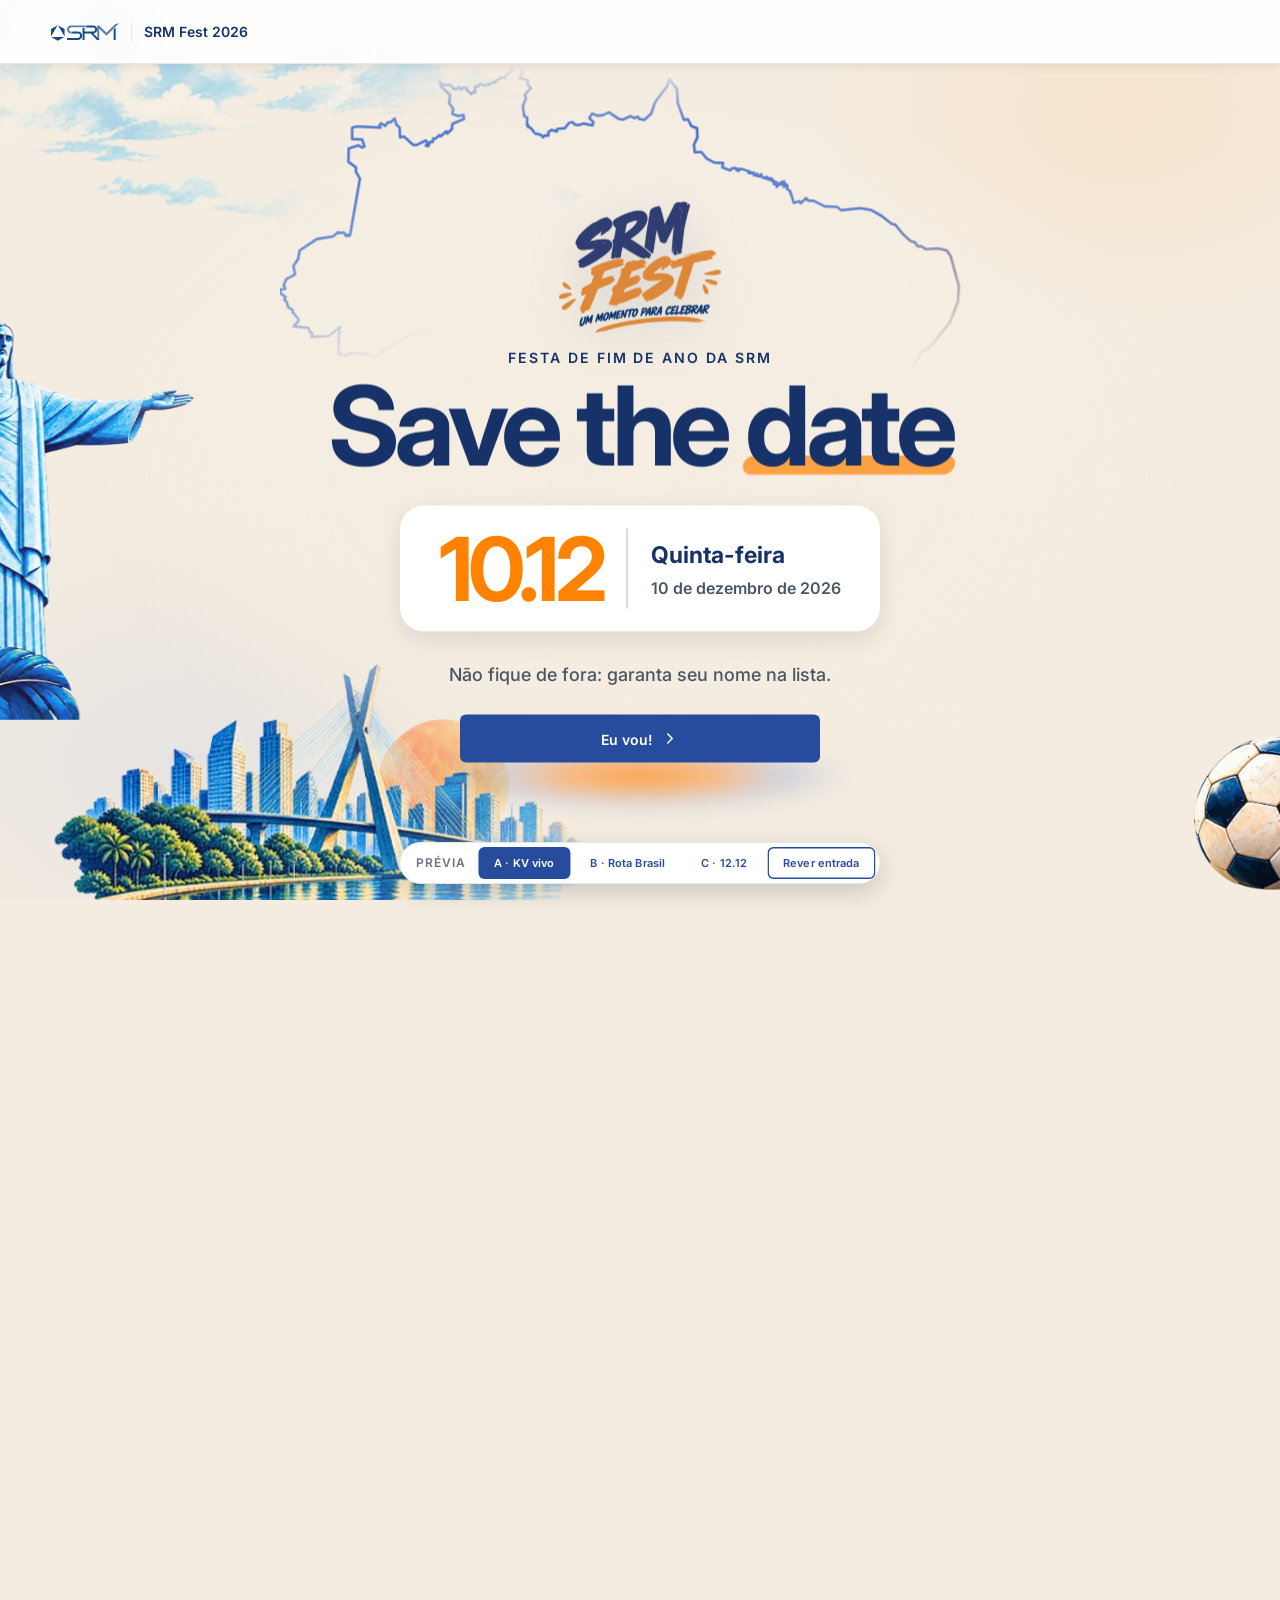
==== index.html @ 243e54af "Landing /festa/: manifesto com mapa, linha do tempo, filiais, formulário em 3 passos e ingresso Co-A" ====
<!doctype html>
<html lang="pt-BR" data-theme="light">
  <head>
    <meta charset="UTF-8" />
    <meta name="viewport" content="width=device-width, initial-scale=1.0, viewport-fit=cover" />
    <meta name="color-scheme" content="light" />
    <!-- prévia interna: fora dos buscadores -->
    <meta name="robots" content="noindex, nofollow" />
    <meta name="theme-color" content="#f4ece0" />
    <meta name="description" content="SRM Fest 2026 · Save the date: a festa de fim de ano da SRM. Um momento para celebrar." />
    <title>SRM Fest 2026 · Save the date</title>
    <link rel="preload" as="image" href="./img/logo-fest-celebrar.webp" />
    <script type="module" crossorigin src="./assets/previa-C_Ddk2NU.js"></script>
    <link rel="modulepreload" crossorigin href="./assets/trava-Dw-wwMG0.js">
    <link rel="stylesheet" crossorigin href="./assets/trava-DC3Lha9s.css">
  </head>
  <body>
    <div id="root"></div>
  </body>
</html>
---- assets/trava-DC3Lha9s.css ----
@charset "UTF-8";@import"https://fonts.googleapis.com/css2?family=Inter:wght@400;500;600;700&display=swap";:root{--brand-1-50: #eef2fb;--brand-1-100: #d8e1f5;--brand-1-200: #b3c5ea;--brand-1-250: #92a9ef;--brand-1-300: #7f9ede;--brand-1-350: #5b81d2;--brand-1-400: #3560c9;--brand-1-500: #274c9e;--brand-1-600: #1d3f80;--brand-1-700: #163268;--brand-1-800: #0f2450;--brand-1-900: #081736;--brand-2-50: #fff4e6;--brand-2-100: #ffe6cc;--brand-2-200: #ffd4a3;--brand-2-300: #ffb875;--brand-2-400: #ff9a3d;--brand-2-500: #ff8200;--brand-2-600: #e67300;--brand-2-700: #cc6600;--brand-2-800: #a35200;--brand-2-900: #7a3d00;--core-neutral-0: #ffffff;--core-neutral-50: #f5f6f9;--core-neutral-100: #f0f2f6;--core-neutral-200: #e5e7eb;--core-neutral-300: #d1d5db;--core-neutral-400: #9ca3af;--core-neutral-500: #6b7280;--core-neutral-600: #4b5563;--core-neutral-700: #374151;--core-neutral-800: #1f2937;--core-neutral-900: #111827;--core-neutral-950: #0c0c0c;--core-green-50: #f0fdf4;--core-green-100: #dcfce7;--core-green-200: #bbf7d0;--core-green-300: #86efac;--core-green-400: #4ade80;--core-green-450: #34d399;--core-green-500: #22c55e;--core-green-600: #16a34a;--core-green-700: #047857;--core-green-800: #065f46;--core-green-900: #064e3b;--core-red-50: #fef2f2;--core-red-100: #fee2e2;--core-red-200: #fecaca;--core-red-300: #fca5a5;--core-red-400: #f87171;--core-red-500: #ef4444;--core-red-600: #dc2626;--core-red-700: #d30000;--core-red-800: #991b1b;--core-red-900: #7f1d1d;--core-amber-50: #fffbeb;--core-amber-100: #fef3c7;--core-amber-200: #fde68a;--core-amber-300: #fcd34d;--core-amber-400: #fbbf24;--core-amber-500: #f59e0b;--core-amber-600: #d97706;--core-amber-700: #b25b00;--core-amber-800: #92400e;--core-amber-900: #78350f;--teal-50: #f0fdfa;--teal-100: #ccfbf1;--teal-200: #99f6e4;--teal-300: #5eead4;--teal-500: #14b8a6;--teal-700: #0f766e;--teal-900: #134e4a;--white-a05: rgba(255, 255, 255, .05);--white-a08: rgba(255, 255, 255, .08);--white-a10: rgba(255, 255, 255, .1);--white-a15: rgba(255, 255, 255, .15);--white-a18: rgba(255, 255, 255, .18);--white-a20: rgba(255, 255, 255, .2);--white-a22: rgba(255, 255, 255, .22);--white-a30: rgba(255, 255, 255, .3);--white-a35: rgba(255, 255, 255, .35);--white-a38: rgba(255, 255, 255, .38);--white-a40: rgba(255, 255, 255, .4);--white-a45: rgba(255, 255, 255, .45);--white-a50: rgba(255, 255, 255, .5);--white-a55: rgba(255, 255, 255, .55);--white-a60: rgba(255, 255, 255, .6);--white-a65: rgba(255, 255, 255, .65);--white-a70: rgba(255, 255, 255, .7);--white-a75: rgba(255, 255, 255, .75);--white-a80: rgba(255, 255, 255, .8);--white-a82: rgba(255, 255, 255, .82);--white-a85: rgba(255, 255, 255, .85);--white-a88: rgba(255, 255, 255, .88);--error-a07: rgba(211, 0, 0, .07);--error-a12: rgba(211, 0, 0, .12);--error-a18: rgba(220, 38, 38, .18);--error-a35: rgba(211, 0, 0, .35);--error-dark-a25: rgba(153, 0, 0, .25);--accent-a07: rgba(255, 130, 0, .07);--accent-a12: rgba(255, 130, 0, .12);--accent-a35: rgba(255, 130, 0, .35);--warning-a35: rgba(217, 119, 6, .35)}:root{--brand-primary: var(--brand-1-500);--brand-primary-hover: var(--brand-1-600);--brand-primary-light: var(--brand-1-100);--brand-secondary: var(--brand-1-700);--brand-accent: var(--brand-2-500);--brand-accent-hover: var(--brand-2-700);--brand-accent-light: var(--brand-2-100);--brand-accent-strong: var(--brand-2-700);--brand-primary-dark: var(--brand-primary-hover);--brand-primary-a10: rgba(39, 76, 158, .1);--brand-primary-a15: rgba(39, 76, 158, .15);--brand-primary-a20: rgba(39, 76, 158, .2);--brand-primary-a35: rgba(39, 76, 158, .35);--brand-primary-a45: rgba(39, 76, 158, .45);--overlay-dark-a45: rgba(0, 8, 30, .45);--overlay-dark-a60: rgba(0, 8, 30, .6);--overlay-dark-a80: rgba(0, 8, 30, .8);--logo-primary: #184987;--logo-secondary: #597ca3;--text-primary: var(--core-neutral-950);--text-secondary: var(--core-neutral-500);--text-tertiary: var(--core-neutral-500);--text-placeholder: var(--core-neutral-400);--text-on-brand: var(--core-neutral-0);--text-on-accent: var(--core-neutral-0);--text-on-inverse: var(--core-neutral-0);--text-disabled: var(--core-neutral-400);--text-brand: var(--brand-primary);--text-accent: var(--brand-accent-strong);--text-on-image: rgba(255, 255, 255, .8);--text-on-image-subtle: rgba(255, 255, 255, .6);--icon-default: var(--core-neutral-500);--icon-primary: var(--brand-primary);--icon-success: var(--core-green-700);--icon-warning: var(--core-amber-700);--icon-error: var(--core-red-700);--icon-inverse: var(--core-neutral-0);--icon-glyph-brand: var(--brand-1-500);--surface-default: var(--core-neutral-0);--surface-subtle: var(--core-neutral-50);--surface-muted: #e2e6ef;--surface-brand: var(--brand-primary);--surface-inverse: #1e2b44;--surface-canvas: #f8f9fb;--surface-hover: var(--core-neutral-50);--surface-selected: #f7fafd;--border-default: var(--core-neutral-200);--border-medium: var(--core-neutral-300);--border-strong: var(--core-neutral-400);--border-brand: var(--brand-primary);--border-error: var(--core-red-600);--border-selected: var(--border-medium);--border-subtle: rgba(229, 231, 235, .7);--success-subtle: var(--core-green-200);--success-default: var(--core-green-600);--success-strong: var(--core-green-700);--success-bg: var(--core-green-50);--success-border: var(--core-green-200);--success-icon: var(--core-green-700);--warning-subtle: var(--core-amber-200);--warning-default: var(--core-amber-500);--warning-strong: var(--core-amber-700);--warning-bg: var(--core-amber-50);--warning-border: var(--core-amber-200);--warning-icon: var(--core-amber-700);--error-subtle: var(--core-red-200);--error-default: var(--core-red-600);--error-strong: var(--core-red-700);--error-bg: var(--core-red-50);--error-border: var(--core-red-200);--error-icon: var(--core-red-700);--info-subtle: var(--brand-1-100);--info-default: var(--brand-1-400);--info-strong: var(--brand-1-500);--info-bg: var(--brand-1-50);--info-border: var(--brand-1-200);--info-icon: var(--brand-1-500);--brand-primary-subtle: var(--brand-1-100);--brand-primary-default: var(--brand-1-500);--brand-primary-strong: var(--brand-1-700);--brand-primary-bg: var(--brand-1-50);--brand-primary-border: var(--brand-1-500);--brand-primary-icon: var(--brand-1-500);--feedback-info: var(--text-secondary);--feedback-info-bg: var(--core-neutral-300);--feedback-tint-info: color-mix(in srgb, var(--feedback-info) 20%, transparent);--feedback-tint-success: color-mix(in srgb, var(--success-default) 20%, transparent);--feedback-tint-warning: color-mix(in srgb, var(--warning-strong) 20%, transparent);--feedback-tint-error: color-mix(in srgb, var(--error-strong) 20%, transparent);--feedback-tint-neutral: color-mix(in srgb, var(--text-secondary) 15%, transparent);--feedback-tint-ai: color-mix(in srgb, var(--ai-accent) 20%, transparent);--feedback-chip-info: var(--feedback-info-bg);--feedback-chip-success: var(--success-subtle);--feedback-chip-warning: var(--warning-subtle);--feedback-chip-error: var(--error-subtle);--feedback-chip-brand: var(--brand-primary-light);--callout-rail-info: var(--feedback-info);--callout-rail-success: var(--success-default);--callout-rail-warning: var(--warning-strong);--callout-rail-error: var(--error-strong);--callout-rail-neutral: var(--text-tertiary);--status-pending: var(--core-neutral-400);--ai-surface: var(--brand-1-900);--ai-accent: var(--brand-primary);--ai-muted: var(--brand-primary-a15);--ai-color: var(--brand-primary);--ai-bg: var(--brand-primary-light);--avatar-blue: var(--brand-primary);--avatar-green: #1a6b4a;--avatar-purple: #7c3aed;--avatar-amber: #b45309;--avatar-crimson: #be123c;--avatar-teal: #0d6e8a;--avatar-navy: #1e2d5a;--avatar-rose: #9d174d;--avatar-slate: #475569;--avatar-indigo: #3730a3;--tag-neutral-bg: var(--core-neutral-200);--tag-neutral-color: var(--core-neutral-700);--tag-brand-bg: var(--brand-primary-light);--chip-selected-bg: var(--brand-primary-light);--chip-selected-text: var(--brand-primary);--overlay-backdrop: rgba(0, 8, 30, .6);--overlay-backdrop-light: rgba(0, 8, 30, .45);--overlay-subtle: rgba(0, 0, 0, .04);--focus-ring: 0 0 0 3px var(--brand-primary-a35);--focus-ring-brand: 0 0 0 3px var(--brand-primary-a35);--focus-ring-error: 0 0 0 3px var(--error-a35);--focus-ring-error-input: 0 0 0 3px var(--error-a18);--focus-ring-warning: 0 0 0 3px var(--warning-a35);--focus-ring-accent: 0 0 0 3px var(--accent-a35);--focus-ring-inverse: 0 0 0 3px var(--white-a35);--focus-ring-color: var(--brand-1-400);--focus-ring-width: var(--border-width-lg);--interactive-primary-active: var(--brand-1-900);--interactive-error-active: var(--core-red-800);--interactive-secondary: var(--core-neutral-100);--interactive-secondary-hover: var(--core-neutral-200);--interactive-secondary-active: var(--core-neutral-300);--interactive-on-secondary: var(--brand-primary);--interactive-accent-hover: #e67500;--interactive-accent-active: #cc6900;--interactive-accent-light: #fff0e0;--interactive-danger: var(--core-red-600);--interactive-danger-hover: #b91c1c;--interactive-danger-active: var(--core-red-800);--interactive-danger-light: var(--core-red-50);--interactive-on-danger: var(--core-neutral-0);--interactive-ghost-hover: var(--core-neutral-100);--interactive-ghost-active: var(--core-neutral-200);--nav-dark-bg: var(--white-a08);--nav-dark-bg-hover: rgba(255, 255, 255, .12);--nav-dark-bg-active: var(--white-a15);--nav-dark-border: var(--white-a30);--nav-dark-text: rgba(255, 255, 255, .75);--nav-dark-text-label: rgba(255, 255, 255, .55);--nav-dark-surface: var(--core-neutral-900);--grad-btn: linear-gradient(135deg, var(--brand-1-600) 0%, var(--brand-primary) 100%);--grad-btn-hover: linear-gradient(135deg, var(--brand-1-700) 0%, var(--brand-1-600) 100%);--grad-header: linear-gradient(180deg, var(--brand-1-900) 0%, var(--surface-inverse) 100%);--grad-divider: linear-gradient(90deg, transparent 0%, var(--border-default) 50%, transparent 100%);--grad-overlay: linear-gradient(to top, var(--shadow-overlay-lg) 0%, transparent 100%);--grad-brand: linear-gradient(135deg, var(--brand-1-800) 0%, var(--brand-1-500) 100%);--grad-ai: var(--grad-brand);--grad-ai-hero: linear-gradient(135deg, var(--brand-1-800) 0%, var(--brand-1-700) 60%, var(--brand-1-800) 100%);--chart-1: var(--brand-primary);--chart-2: var(--brand-2-500);--chart-3: var(--core-green-600);--chart-4: var(--avatar-purple);--chart-5: var(--avatar-amber);--chart-6: var(--brand-1-500);--chart-negative: var(--core-neutral-950);--chart-loss: var(--core-red-700);--chart-grid: var(--border-subtle);--chart-tone-primary: var(--brand-primary);--chart-tone-success: var(--core-green-600);--chart-tone-warning: var(--core-amber-500);--chart-tone-error: var(--core-red-600);--chart-tone-info: var(--brand-1-400);--chart-tone-neutral-1: var(--core-neutral-500);--chart-tone-neutral-2: var(--core-neutral-400);--chart-tone-neutral-3: var(--core-neutral-300);--chart-axis: var(--text-secondary);--chart-grid-line: var(--border-subtle);--chart-tooltip-bg: var(--surface-default);--chart-tooltip-color: var(--text-primary)}:root{--font-sans: "Inter", -apple-system, BlinkMacSystemFont, sans-serif;--font-mono: "JetBrains Mono", "Fira Code", "Cascadia Code", monospace;--font-family: var(--font-sans);--text-8: 8px;--text-9: 9px;--text-10: 10px;--text-11: 11px;--text-12: 12px;--text-13: 13px;--text-14: 14px;--text-15: 15px;--text-16: 16px;--text-17: 17px;--text-18: 18px;--text-19: 19px;--text-20: 20px;--text-21: 21px;--text-22: 22px;--text-23: 23px;--text-24: 24px;--text-25: 25px;--text-26: 26px;--text-27: 27px;--text-28: 28px;--text-30: 30px;--text-32: 32px;--text-36: 36px;--text-40: 40px;--text-48: 48px;--font-weight-regular: 400;--font-weight-medium: 500;--font-weight-semibold: 600;--font-weight-bold: 700;--weight-regular: var(--font-weight-regular);--weight-medium: var(--font-weight-medium);--weight-semibold: var(--font-weight-semibold);--weight-bold: var(--font-weight-bold);--text-body: var(--text-14);--text-body-sm: var(--text-13);--text-body-xs: var(--text-12);--text-caption: var(--text-11);--text-label: var(--text-12);--text-label-sm: var(--text-11);--text-heading-sm: var(--text-16);--text-heading-md: var(--text-20);--text-heading-lg: var(--text-24);--text-display: var(--text-32);--text-eyebrow: var(--text-10);--text-mono: var(--text-13);--ts-body-md: var(--text-14);--ts-body-md-weight: 400;--ts-body-sm: var(--text-13);--ts-body-sm-weight: 400;--ts-label-md: var(--text-12);--ts-label-md-weight: 500;--ts-label-sm: var(--text-11);--ts-label-sm-weight: 600;--ts-caption: var(--text-11);--ts-caption-weight: 400;--ts-heading-sm: var(--text-16);--ts-heading-sm-weight: 700;--ts-heading-md: var(--text-20);--ts-heading-md-weight: 700;--ts-heading-lg: var(--text-24);--ts-heading-lg-weight: 800;--ts-eyebrow: var(--text-10);--ts-eyebrow-weight: 700;--ts-mono: var(--text-13);--ts-mono-weight: 500;--leading-dense: 1.1;--leading-tight: 1.15;--leading-compact: 1.25;--leading-snug: 1.3;--leading-normal: 1.5;--leading-loose: 1.6;--tracking-eyebrow: .5px;--tracking-label: var(--tracking-eyebrow);--tracking-nav: .33px;--tracking-tight: .01em;--tracking-widened: .06em}:root{--space-05: 2px;--space-1: 4px;--space-2: 8px;--space-3: 12px;--space-4: 16px;--space-5: 20px;--space-6: 24px;--space-7: 28px;--space-8: 32px;--space-9: 36px;--space-10: 40px;--space-11: 44px;--space-12: 48px;--space-13: 52px;--space-14: 56px;--breakpoint-sm: 480px;--breakpoint-md: 768px;--breakpoint-lg: 1024px;--breakpoint-xl: 1280px;--breakpoint-2xl: 1440px;--padding-page: 56px;--padding-page-mobile: 20px;--padding-section: 40px;--gap-section: 32px;--padding-card: 24px;--padding-card-sm: 16px;--padding-card-x: 24px;--padding-card-y: 24px;--gap-card: 16px;--gap-card-lg: 24px;--gap-form: 16px;--gap-form-group: 24px;--gap-form-inline: 8px;--modal-width: 540px;--modal-width-mobile: calc(100vw - var(--space-6));--toast-width: min(360px, calc(100vw - var(--space-12)));--drawer-width: 45vw;--drawer-width-mobile: 88vw;--drawer-width-min: 420px;--drawer-width-sm: 30vw;--drawer-width-lg: 65vw;--input-height-sm: 40px;--input-height-md: 48px;--nav-height: 80px;--nav-height-scroll: 64px;--bottom-nav-height: 64px;--app-header-height: 56px;--height-row-compact: 40px;--height-row-md: 56px;--height-table-header: 44px;--height-table-header-compact: 36px;--height-pagination: 52px;--width-form-max: 444px;--width-panel-min: 420px;--width-card-min: 220px}:root{--radius-none: 0px;--radius-xxs: 2px;--radius-xs: 2px;--radius-sm: 4px;--radius-md: 6px;--radius-lg: 8px;--radius-xl: 12px;--radius-2xl: 16px;--radius-3xl: 24px;--radius-full: 9999px;--radius-modal: 24px;--radius-button: 6px;--radius-input: 8px;--radius-card: 16px}:root{--shadow-overlay: rgba(0, 8, 30, .5);--shadow-overlay-sm: rgba(0, 8, 30, .35);--shadow-overlay-lg: rgba(0, 8, 30, .6);--shadow-sm: 0 1px 3px rgba(0, 0, 0, .08);--shadow-md: 0 4px 12px rgba(0, 0, 0, .12);--shadow-lg: 0 8px 24px rgba(0, 0, 0, .16);--shadow-xl: 0 20px 40px rgba(0, 8, 30, .15);--shadow-card: 0 8px 24px rgba(0, 8, 30, .1);--shadow-drawer: -8px 0 40px rgba(0, 8, 30, .14);--shadow-nav: 0 4px 8px rgba(0, 0, 0, .06);--shadow-thumb: 0 1px 4px rgba(0, 0, 0, .2);--shadow-modal: 0px 20px 30px rgba(0, 8, 30, .3);--shadow-popover: 0 2px 6px rgba(0, 8, 30, .08), 0 12px 32px rgba(0, 8, 30, .16);--shadow-brand-glow: 0 4px 16px rgba(39, 88, 181, .45)}:root{--border-width-sm: 1px;--border-width-md: 1.5px;--border-width-lg: 2px;--border-width-xl: 3px}:root{--duration-fast: .1s;--duration-normal: .15s;--duration-slow: .2s;--duration-slower: .3s;--easing-default: ease;--easing-standard: cubic-bezier(.4, 0, .2, 1);--easing-spring: cubic-bezier(.16, 1, .3, 1)}:root{--z-base: 0;--z-dropdown: 50;--z-select: 100;--z-sticky: 200;--z-overlay: 500;--z-modal: 1000;--z-drawer: 1100;--z-notification: 1200;--z-tooltip: 1500;--z-toast: 9999}:root{--opacity-disabled: .5;--opacity-subtle: .6;--opacity-overlay: .7;--height-button-sm: 32px;--height-button-md: 40px;--height-button-lg: 48px;--icon-xs: 10px;--icon-sm: 14px;--icon-md: 18px;--icon-lg: 24px;--icon-xl: 32px;--avatar-size-xs: 20px;--avatar-size-sm: 24px;--avatar-size-md: 32px;--avatar-size-lg: 40px;--avatar-size-xl: 48px;--avatar-size-2xl: 80px;--avatar-size-collab: 36px;--skeleton-gradient: linear-gradient( 90deg, var(--surface-muted) 25%, var(--surface-subtle) 50%, var(--surface-muted) 75% );--hero-banner-height: 240px;--hero-landscape-height: 200px;--hero-portrait-width: 280px;--hero-portrait-height: 360px;--toast-circle-size: 40px;--toast-circle-size-sm: 30px;--toast-circle-success: var(--feedback-tint-success);--toast-circle-error: var(--feedback-tint-error);--toast-circle-warning: var(--feedback-tint-warning);--toast-circle-info: var(--feedback-tint-info);--toast-circle-neutral: var(--feedback-tint-neutral);--height-input: 44px;--iasrm-avatar-sm: 32px;--iasrm-avatar-md: 40px;--iasrm-avatar-lg: 56px;--iasrm-avatar-glyph-sm: 18px;--iasrm-avatar-glyph-md: 22px;--iasrm-avatar-glyph-lg: 32px;--iasrm-bubble-tail-radius: 3px;--iasrm-bubble-content-gap: 0;--iasrm-bubble-time-gap: 5px;--iasrm-bubble-time-dot: 6px;--iasrm-typing-dot: 7px;--iasrm-typing-dot-gap: 5px;--iasrm-embed-max-width: 340px;--iasrm-drawer-width-sm: 30vw;--iasrm-drawer-width-md: 40vw;--iasrm-drawer-width-lg: 55vw;--iasrm-drawer-min-sm: 380px;--iasrm-drawer-min-md: 420px;--iasrm-drawer-min-lg: 560px;--iasrm-fab-size: 56px;--iasrm-overlay-width: 60vw;--iasrm-overlay-max-height: 860px;--iasrm-overlay-inset-block: 80px;--iasrm-scrim-blur: 3px;--concierge-avatar-sm: 32px;--concierge-avatar-md: 40px;--concierge-avatar-lg: 52px;--concierge-avatar-svg-sm: 14px;--concierge-avatar-svg-md: 18px;--concierge-avatar-svg-lg: 22px;--dropdown-max-height: 240px;--modal-max-width-sm: 420px;--modal-max-width-md: 580px;--modal-max-width-lg: 720px;--modal-max-width-xl: 960px;--modal-min-height-sm: 360px;--modal-min-height-md: 420px;--modal-min-height-lg: 480px;--modal-min-height-xl: 540px}[data-theme=dark]{--surface-canvas: #0f1420;--surface-default: #171d2c;--surface-subtle: #1d2434;--surface-muted: #26304a;--surface-brand: var(--brand-1-700);--surface-inverse: #f0f5fd;--surface-hover: #212a3e;--surface-selected: #22304d;--text-primary: rgba(255, 255, 255, .9);--text-secondary: rgba(255, 255, 255, .62);--text-tertiary: var(--core-neutral-400);--text-placeholder: var(--core-neutral-600);--text-disabled: rgba(255, 255, 255, .24);--text-on-brand: rgba(255, 255, 255, .9);--text-on-inverse: var(--core-neutral-950);--text-brand: var(--brand-1-350);--text-accent: #ffa64d;--icon-default: rgba(255, 255, 255, .55);--icon-primary: var(--brand-1-350);--icon-inverse: var(--brand-1-900);--icon-glyph-brand: var(--brand-1-250);--border-default: rgba(255, 255, 255, .14);--border-medium: rgba(255, 255, 255, .24);--border-strong: rgba(255, 255, 255, .3);--border-brand: var(--brand-1-400);--border-selected: var(--border-medium);--border-subtle: rgba(255, 255, 255, .08);--success-subtle: #0a2418;--success-strong: var(--core-green-300);--success-default: var(--core-green-450);--warning-subtle: #3a340e;--warning-strong: var(--core-amber-400);--warning-default: var(--core-amber-400);--error-subtle: #331621;--error-strong: var(--core-red-400);--error-default: var(--core-red-400);--feedback-info-bg: #1c2638;--feedback-info: var(--text-secondary);--feedback-tint-info: #33415a;--feedback-tint-success: #1c4a37;--feedback-tint-warning: #57502f;--feedback-tint-error: #55293a;--feedback-tint-neutral: #3c4250;--feedback-tint-ai: #2a4a7a;--feedback-chip-info: #414652;--feedback-chip-success: #2f5341;--feedback-chip-warning: #5c4626;--feedback-chip-error: #6b3a43;--feedback-chip-brand: #2a4a7a;--callout-rail-info: #9ca3af;--callout-rail-success: #22c55e;--callout-rail-warning: var(--core-amber-400);--callout-rail-error: #f87171;--callout-rail-neutral: #9ca3af;--ai-color: var(--brand-1-300);--ai-bg: var(--brand-primary-light);--ai-accent: var(--brand-1-350);--grad-ai-hero: linear-gradient(135deg, var(--surface-default) 0%, var(--surface-muted) 60%, var(--surface-default) 100%);--tag-neutral-bg: #2a3346;--tag-neutral-color: var(--text-primary);--tag-brand-bg: var(--brand-primary-light);--chip-selected-bg: var(--white-a70);--chip-selected-text: var(--text-on-inverse);--brand-primary: var(--brand-1-400);--brand-primary-hover: var(--brand-1-350);--brand-primary-light: #14284a;--brand-accent-light: #4a2f12;--brand-accent-strong: var(--text-accent);--overlay-backdrop: rgba(0, 0, 0, .75);--overlay-backdrop-light: rgba(0, 0, 0, .55);--overlay-subtle: rgba(255, 255, 255, .04);--focus-ring: 0 0 0 3px var(--white-a30);--focus-ring-brand: 0 0 0 3px var(--white-a30);--nav-dark-bg: rgba(240, 245, 253, .06);--nav-dark-bg-hover: rgba(240, 245, 253, .1);--nav-dark-bg-active: rgba(240, 245, 253, .14);--nav-dark-border: rgba(240, 245, 253, .18);--nav-dark-text: rgba(240, 245, 253, .75);--nav-dark-text-label: rgba(255, 255, 255, .45);--skeleton-gradient: linear-gradient( 90deg, rgba(255, 255, 255, .04) 25%, rgba(255, 255, 255, .08) 50%, rgba(255, 255, 255, .04) 75% );--shadow-card: 0 4px 16px rgba(0, 0, 0, .4);--shadow-drawer: -8px 0 40px rgba(0, 0, 0, .5);--shadow-modal: 0 20px 40px rgba(0, 0, 0, .55);--shadow-popover: 0 2px 6px rgba(0, 0, 0, .35), 0 12px 32px rgba(0, 0, 0, .55);--shadow-lg: 0 8px 24px rgba(0, 0, 0, .45);--shadow-xl: 0 20px 40px rgba(0, 0, 0, .55);--interactive-secondary: #1d2434;--interactive-secondary-hover: #26304a;--interactive-secondary-active: #2e3a52;--interactive-on-secondary: rgba(255, 255, 255, .9);--interactive-ghost-hover: rgba(255, 255, 255, .08);--interactive-ghost-active: rgba(255, 255, 255, .12);--chart-1: var(--brand-1-300);--chart-2: var(--brand-2-400);--chart-3: var(--core-green-400);--chart-4: var(--avatar-purple);--chart-5: var(--avatar-amber);--chart-6: var(--brand-1-400);--chart-negative: var(--core-neutral-400);--chart-loss: var(--core-red-400);--chart-grid: var(--border-subtle);--chart-tone-primary: var(--brand-1-300);--chart-tone-success: var(--core-green-400);--chart-tone-warning: var(--core-amber-400);--chart-tone-error: var(--core-red-400);--chart-tone-info: var(--brand-1-500);--chart-tone-neutral-1: var(--core-neutral-400);--chart-tone-neutral-2: var(--core-neutral-500);--chart-tone-neutral-3: var(--core-neutral-600);--chart-axis: var(--text-secondary);--chart-grid-line: var(--border-subtle);--chart-tooltip-bg: var(--surface-elevated, var(--surface-subtle));--chart-tooltip-color: var(--text-primary)}@media(max-width:600px){:root{--modal-width: var(--modal-width-mobile);--drawer-width: var(--drawer-width-mobile);--drawer-width-sm: var(--drawer-width-mobile);--drawer-width-lg: var(--drawer-width-mobile);--padding-page: var(--padding-page-mobile);--padding-section: var(--space-6)}}@media(max-width:768px){:root{--padding-page: var(--space-6);--gap-section: var(--space-6);--modal-width: calc(100vw - var(--space-8))}}[data-brand=trust]{--brand-primary: #1a5276;--brand-primary-hover: #154360;--brand-secondary: #0e3350;--brand-primary-dark: var(--brand-secondary);--brand-primary-light: #d6eaf8;--brand-accent: #2e86c1;--brand-accent-hover: #1a6da5;--brand-accent-light: #d6eaf8;--brand-accent-strong: #1a5276;--brand-primary-a10: rgba(26, 82, 118, .1);--brand-primary-a15: rgba(26, 82, 118, .15);--brand-primary-a20: rgba(26, 82, 118, .2);--brand-primary-a35: rgba(26, 82, 118, .35);--brand-primary-a45: rgba(26, 82, 118, .45);--text-brand: #1a5276;--surface-brand: #1a5276;--surface-selected: #eaf4fc;--border-brand: #2e86c1;--focus-ring: 0 0 0 3px rgba(26, 82, 118, .35);--focus-ring-brand: 0 0 0 3px rgba(26, 82, 118, .35);--nav-dark-bg: rgba(255, 255, 255, .1);--nav-dark-bg-hover: rgba(255, 255, 255, .16);--nav-dark-bg-active: rgba(255, 255, 255, .2);--nav-dark-border: rgba(255, 255, 255, .2);--nav-dark-text: rgba(255, 255, 255, .9);--nav-dark-text-label: rgba(255, 255, 255, .55);--grad-btn: linear-gradient(135deg, #1a6da5 0%, #1a5276 100%);--grad-btn-hover: linear-gradient(135deg, #154360 0%, #0e3350 100%);--grad-header: linear-gradient(180deg, #0e3350 0%, #1a5276 100%);--grad-brand: linear-gradient(135deg, #0e3350 0%, #2e86c1 100%);--logo-primary: #1a5276;--logo-secondary: #2e86c1}[data-brand=hb-digital]{--brand-accent: #e67e22;--brand-accent-hover: #ca6f1e;--brand-accent-light: #fdebd0;--brand-accent-strong: #ca6f1e;--grad-btn: linear-gradient(135deg, #e67e22 0%, #ca6f1e 100%)}[data-brand=hb-institucional]{--brand-1-50: #eef2fa;--brand-1-100: #dae2f5;--brand-1-200: #b3c5eb;--brand-1-300: #87a3dd;--brand-1-400: #5b81cd;--brand-1-500: #2F4AA8;--brand-1-600: #253d90;--brand-1-700: #1d3272;--brand-1-800: #142857;--brand-1-900: #0c1a3c;--brand-2-50: #faf5e8;--brand-2-100: #f2e7c8;--brand-2-200: #e8d29c;--brand-2-300: #dcb976;--brand-2-400: #d1a55b;--brand-2-500: #C8A96B;--brand-2-600: #b0925c;--brand-2-700: #8f7549;--brand-2-800: #6d5936;--brand-2-900: #4a3d24}*,*:before,*:after{box-sizing:border-box;margin:0;padding:0}html{-webkit-text-size-adjust:100%;font-size:16px;scroll-behavior:smooth}body{font-family:var(--font-sans);font-size:var(--text-14);line-height:var(--leading-normal);color:var(--text-primary);background-color:var(--surface-canvas);-webkit-font-smoothing:antialiased;-moz-osx-font-smoothing:grayscale}img,svg{display:block;max-width:100%}button,input,select,textarea{font:inherit}button{cursor:pointer;border:none;background:none;padding:0}a{color:var(--brand-primary);text-decoration:none}a:hover{text-decoration:underline}ul,ol{list-style:none}::-webkit-scrollbar{width:6px;height:6px}::-webkit-scrollbar-track{background:var(--surface-subtle)}::-webkit-scrollbar-thumb{background:var(--border-default);border-radius:var(--radius-full)}::-webkit-scrollbar-thumb:hover{background:var(--border-strong)}::selection{background-color:var(--brand-primary-light);color:var(--brand-primary)}:focus-visible{outline:2px solid var(--brand-primary);outline-offset:2px}.g2{display:grid;grid-template-columns:repeat(2,1fr);gap:var(--gap-card)}.g3{display:grid;grid-template-columns:repeat(3,1fr);gap:var(--gap-card)}.g4{display:grid;grid-template-columns:repeat(4,1fr);gap:var(--gap-card)}.g5{display:grid;grid-template-columns:repeat(5,1fr);gap:var(--gap-card)}.g2-lg{display:grid;grid-template-columns:repeat(2,1fr);gap:var(--gap-card-lg)}.g3-lg{display:grid;grid-template-columns:repeat(3,1fr);gap:var(--gap-card-lg)}.g-auto-sm{display:grid;grid-template-columns:repeat(auto-fill,minmax(200px,1fr));gap:var(--gap-card)}.g-auto-md{display:grid;grid-template-columns:repeat(auto-fill,minmax(280px,1fr));gap:var(--gap-card)}.g-auto-lg{display:grid;grid-template-columns:repeat(auto-fill,minmax(360px,1fr));gap:var(--gap-card)}.row{display:flex;align-items:center;gap:var(--space-3)}.row-lg{display:flex;align-items:center;gap:var(--space-6)}.col{display:flex;flex-direction:column;gap:var(--space-3)}.col-lg{display:flex;flex-direction:column;gap:var(--space-6)}.between{display:flex;align-items:center;justify-content:space-between}@media(max-width:768px){.g2,.g3,.g4,.g5,.g2-lg,.g3-lg{grid-template-columns:1fr}.g2.g2-keep-mobile{grid-template-columns:repeat(2,1fr)}}.page-wrap{max-width:1440px;margin:0 auto;padding:0 var(--padding-page)}@media(max-width:768px){.page-wrap{padding:0 var(--padding-page-mobile)}}._avatar_1780p_2{display:inline-flex;align-items:center;justify-content:center;flex-shrink:0;border-radius:var(--radius-full);background-color:var(--brand-primary);font-family:var(--font-sans);font-weight:var(--font-weight-semibold)}._avatarInitials_1780p_17{display:block;color:var(--text-on-brand);line-height:1;text-align:center;-webkit-user-select:none;user-select:none}._sizeXs_1780p_25{width:var(--avatar-size-xs);height:var(--avatar-size-xs);font-size:var(--text-8)}._sizeSm_1780p_31{width:var(--avatar-size-sm);height:var(--avatar-size-sm);font-size:var(--text-10)}._sizeMd_1780p_37{width:var(--avatar-size-md);height:var(--avatar-size-md);font-size:var(--text-13)}._sizeLg_1780p_43{width:var(--avatar-size-lg);height:var(--avatar-size-lg);font-size:var(--text-15)}._sizeXl_1780p_49{width:var(--avatar-size-xl);height:var(--avatar-size-xl);font-size:var(--text-17);font-weight:var(--font-weight-bold)}._sizeCollab_1780p_56{width:var(--avatar-size-collab);height:var(--avatar-size-collab);font-size:var(--text-13);font-weight:var(--font-weight-bold)}._colabCircle_1780p_63{display:inline-flex;align-items:center;justify-content:center;flex-shrink:0;width:var(--avatar-size-collab);height:var(--avatar-size-collab);border-radius:var(--radius-full);background-color:var(--brand-primary)}._colabCircleSubtle_1780p_74{background-color:var(--brand-primary-light)}._colabCircleDark_1780p_78{box-shadow:inset 0 0 0 var(--border-width-lg) var(--white-a55)}._colabCircleInverted_1780p_85{background-color:var(--white-a15);box-shadow:none}._avatarDark_1780p_90{box-shadow:inset 0 0 0 var(--border-width-lg) var(--white-a55)}._avatarInverted_1780p_94{background-color:var(--white-a15);box-shadow:none}._avatarInverted_1780p_94 ._avatarInitials_1780p_17{color:var(--core-neutral-0)}[data-theme=dark] ._avatar_1780p_2:not(._avatarDark_1780p_90):not(._avatarInverted_1780p_94){background-color:var(--white-a15)}[data-theme=dark] ._colabCircle_1780p_63:not(._colabCircleDark_1780p_78):not(._colabCircleInverted_1780p_85):not(._colabCircleSubtle_1780p_74){background-color:var(--white-a15)}._icon_th9kw_1{display:block;flex-shrink:0}._circle_1610x_1{display:flex;align-items:center;justify-content:center;flex-shrink:0;border-radius:var(--radius-full)}._circle_1610x_1 svg{display:block}._success_1610x_13{color:var(--success-default)}._error_1610x_17{color:var(--error-strong)}._warning_1610x_21{color:var(--warning-strong)}._info_1610x_25{color:var(--feedback-info)}._default_1610x_29{color:var(--icon-glyph-brand)}._accent_1610x_33{color:var(--brand-accent)}._tintChip_1610x_37._circle_1610x_1._success_1610x_13{background:var(--feedback-chip-success)}._tintChip_1610x_37._circle_1610x_1._error_1610x_17{background:var(--feedback-chip-error)}._tintChip_1610x_37._circle_1610x_1._warning_1610x_21{background:var(--feedback-chip-warning)}._tintChip_1610x_37._circle_1610x_1._info_1610x_25{background:var(--feedback-chip-info)}._tintChip_1610x_37._circle_1610x_1._default_1610x_29{background:var(--brand-primary-light)}._tintChip_1610x_37._circle_1610x_1._accent_1610x_33{background:var(--brand-accent-light)}._tintWell_1610x_61._circle_1610x_1._success_1610x_13{background:var(--feedback-tint-success)}._tintWell_1610x_61._circle_1610x_1._error_1610x_17{background:var(--feedback-tint-error)}._tintWell_1610x_61._circle_1610x_1._warning_1610x_21{background:var(--feedback-tint-warning)}._tintWell_1610x_61._circle_1610x_1._info_1610x_25{background:var(--feedback-tint-info)}._tintWell_1610x_61._circle_1610x_1._default_1610x_29{background:var(--brand-primary-light)}._tintWell_1610x_61._circle_1610x_1._accent_1610x_33{background:var(--feedback-tint-ai)}._bare_1610x_85{display:inline-flex;align-items:center;background:none;color:inherit}._spinning_1610x_92{animation:_ds-icon-spin_1610x_1 1s linear infinite}@keyframes _ds-icon-spin_1610x_1{0%{transform:rotate(0)}to{transform:rotate(360deg)}}@media(prefers-reduced-motion:reduce){._spinning_1610x_92{animation:none}}._popover_147j9_2{z-index:var(--z-dropdown)}._popover_147j9_2[data-entering]{animation:_overlayIn_147j9_1 var(--duration-fast) var(--easing-default)}._popover_147j9_2[data-exiting]{animation:_overlayIn_147j9_1 var(--duration-fast) var(--easing-default) reverse}@keyframes _overlayIn_147j9_1{0%{opacity:0;transform:translateY(-4px)}to{opacity:1;transform:translateY(0)}}._panel_147j9_22{background-color:var(--surface-default);border:var(--border-width-sm) solid var(--border-default);border-radius:var(--radius-button);box-shadow:var(--shadow-popover);outline:none;font-family:var(--font-sans);overflow:hidden;min-width:var(--overlay-min-width, 260px);max-width:var(--overlay-max-width, none);padding:var(--overlay-padding, var(--space-4))}._panelMenu_147j9_35{padding:var(--overlay-padding, var(--space-1) 0)}._menu_147j9_39{outline:none}._menuItem_147j9_43{display:flex;align-items:center;gap:var(--space-2);padding:var(--space-2) var(--space-4);font-size:var(--text-13);color:var(--text-primary);cursor:pointer;outline:none;transition:background-color var(--duration-fast) var(--easing-default)}._menuItem_147j9_43[data-hovered],._menuItem_147j9_43[data-focused]{background-color:var(--interactive-ghost-hover)}._menuItem_147j9_43[data-focus-visible]{box-shadow:inset var(--focus-ring)}._menuItemIcon_147j9_66{flex-shrink:0;color:var(--text-secondary);display:inline-flex;align-items:center}._menuItemDanger_147j9_73{color:var(--error-strong);border-top:var(--border-width-sm) solid var(--border-default)}._menuItemDanger_147j9_73 ._menuItemIcon_147j9_66{color:var(--error-strong)}@media(prefers-reduced-motion:reduce){._popover_147j9_2,._menuItem_147j9_43{animation:none!important;transition:none}}._trigger_6z5e7_2{display:inline-flex;align-items:center;gap:var(--space-2);padding:var(--space-2) var(--space-3);min-height:calc(var(--avatar-size-md) + var(--space-2) * 2 + var(--border-width-sm) * 2);border-radius:var(--radius-button);border:var(--border-width-sm) solid transparent;background-color:transparent;cursor:pointer;font-family:var(--font-sans);text-align:left;transition:background-color var(--duration-normal),border-color var(--duration-normal)}._trigger_6z5e7_2:focus{outline:none;box-shadow:none}._trigger_6z5e7_2[data-focus-visible]{outline:none;box-shadow:var(--focus-ring)}._triggerOutlined_6z5e7_30{background-color:var(--surface-default);border-color:var(--border-default)}._triggerOutlined_6z5e7_30[data-hovered]{background-color:var(--surface-hover)}._triggerOutlined_6z5e7_30[aria-expanded=true]{background-color:var(--surface-subtle);border-color:var(--border-medium)}._triggerOutlined_6z5e7_30._triggerDark_6z5e7_44{background-color:var(--white-a08);border-color:var(--white-a30)}._triggerOutlined_6z5e7_30._triggerDark_6z5e7_44[data-hovered],._triggerOutlined_6z5e7_30._triggerDark_6z5e7_44[aria-expanded=true]{background-color:var(--white-a15)}._triggerOutlined_6z5e7_30._triggerDark_6z5e7_44[aria-expanded=true]{border-color:var(--white-a55)}._triggerGhost_6z5e7_60[data-hovered],._triggerGhost_6z5e7_60[aria-expanded=true]{background-color:var(--surface-hover)}._triggerGhost_6z5e7_60._triggerDark_6z5e7_44[data-hovered],._triggerGhost_6z5e7_60._triggerDark_6z5e7_44[aria-expanded=true]{background-color:var(--white-a08)}._triggerCollab_6z5e7_70{min-width:0}._triggerCollab_6z5e7_70[data-hovered]:not([aria-expanded=true]){border-color:var(--border-medium)}._triggerText_6z5e7_78{min-width:0;max-width:200px;text-align:left}._triggerTitle_6z5e7_84{display:block;font-size:var(--text-13);font-weight:var(--font-weight-semibold);color:var(--text-primary);line-height:17px;white-space:nowrap;overflow:hidden;text-overflow:ellipsis}._triggerSubtitle_6z5e7_95{display:block;font-size:var(--text-11);font-weight:var(--font-weight-regular);color:var(--text-tertiary);line-height:15px;white-space:nowrap;overflow:hidden;text-overflow:ellipsis}._triggerCompany_6z5e7_106 ._triggerTitle_6z5e7_84{font-size:var(--text-14);line-height:20px}._triggerDark_6z5e7_44 ._triggerTitle_6z5e7_84{color:var(--core-neutral-0)}._triggerDark_6z5e7_44 ._triggerSubtitle_6z5e7_95{color:var(--white-a80)}._chevron_6z5e7_121{display:inline-flex;align-items:center;justify-content:center;width:var(--space-5);height:var(--space-5);flex-shrink:0;margin-left:var(--space-1);color:var(--text-secondary);transform-origin:50% 50%;transition:transform var(--duration-normal)}._chevron_6z5e7_121 svg{display:block}._trigger_6z5e7_2[aria-expanded=true] ._chevron_6z5e7_121{transform:rotate(180deg)}._triggerDark_6z5e7_44 ._chevron_6z5e7_121{color:var(--white-a55)}@media(prefers-reduced-motion:reduce){._trigger_6z5e7_2,._chevron_6z5e7_121{transition:none;animation:none!important}}._group_17gcj_1{display:inline-flex;align-items:center;gap:var(--space-2);font-family:var(--font-sans);text-align:left}._labelLines_17gcj_13{min-width:0}._labelLine1_17gcj_17{margin:0;font-size:var(--text-13);font-weight:var(--font-weight-semibold);color:var(--text-primary);line-height:18px}._labelLine2_17gcj_25{margin:0;font-size:var(--text-11);font-weight:var(--font-weight-regular);color:var(--text-secondary);line-height:16px}._labelLine1Dark_17gcj_33{color:var(--core-neutral-0)}._labelLine2Dark_17gcj_37{color:var(--white-a80)}._companyLines_17gcj_45{min-width:0}._companyName_17gcj_49{margin:0;font-size:var(--text-14);font-weight:var(--font-weight-semibold);color:var(--text-primary);line-height:20px}._companyCnpj_17gcj_57{margin:0;font-size:var(--text-11);font-weight:var(--font-weight-regular);color:var(--text-tertiary);line-height:16px}._companyNameDark_17gcj_65{color:var(--core-neutral-0)}._companyCnpjDark_17gcj_69{color:var(--white-a80)}._colabLines_17gcj_77{min-width:0}._colabEmail_17gcj_81{margin:0;font-size:var(--text-13);font-weight:var(--font-weight-semibold);color:var(--text-primary);line-height:18px;overflow:hidden;text-overflow:ellipsis;white-space:nowrap}._colabCompany_17gcj_92{margin:0;font-size:var(--text-11);color:var(--text-tertiary);line-height:15px}._colabEmailDark_17gcj_99{color:var(--core-neutral-0)}._colabCompanyDark_17gcj_103{color:var(--white-a80)}._avatar_10n0z_1{position:relative;display:inline-flex;align-items:center;justify-content:center;overflow:hidden;flex-shrink:0;font-family:var(--font-family);font-weight:var(--font-weight-semibold);color:var(--text-secondary)}._avatar_10n0z_1:has(._fallback_10n0z_13){background:var(--surface-default);border:var(--border-width-sm) solid var(--border-default)}._circle_10n0z_18{border-radius:var(--radius-full)}._img_10n0z_22{position:relative;z-index:1;width:100%;height:100%;object-fit:contain}._fallback_10n0z_13{position:absolute;top:0;right:0;bottom:0;left:0;display:flex;align-items:center;justify-content:center;line-height:1;-webkit-user-select:none;user-select:none}._xs_10n0z_40{width:var(--avatar-size-xs);height:var(--avatar-size-xs)}._xs_10n0z_40 ._fallback_10n0z_13{font-size:var(--text-8)}._sm_10n0z_49{width:var(--avatar-size-sm);height:var(--avatar-size-sm)}._sm_10n0z_49 ._fallback_10n0z_13{font-size:var(--text-9)}._md_10n0z_58{width:var(--avatar-size-md);height:var(--avatar-size-md)}._md_10n0z_58 ._fallback_10n0z_13{font-size:var(--text-11)}._lg_10n0z_67{width:var(--avatar-size-lg);height:var(--avatar-size-lg)}._lg_10n0z_67 ._fallback_10n0z_13{font-size:var(--text-14)}._xl_10n0z_76{width:var(--avatar-size-xl);height:var(--avatar-size-xl)}._xl_10n0z_76 ._fallback_10n0z_13{font-size:var(--text-17)}._2xl_10n0z_85{width:var(--avatar-size-2xl);height:var(--avatar-size-2xl)}._2xl_10n0z_85 ._fallback_10n0z_13{font-size:var(--text-23)}._group_1yr07_1{display:inline-flex;align-items:center;font-family:var(--font-family)}._item_1yr07_7{flex-shrink:0;margin-left:calc(var(--space-2) * -1);box-shadow:0 0 0 var(--border-width-lg) var(--surface-default)}._item_1yr07_7:first-child{margin-left:0}._itemSpaced_1yr07_17{flex-shrink:0;margin-left:var(--space-1)}._itemSpaced_1yr07_17:first-child{margin-left:0}._more_1yr07_26{display:inline-flex;align-items:center;justify-content:center;background:var(--surface-hover);color:var(--text-secondary);font-size:var(--text-11);font-weight:var(--font-weight-semibold);border-radius:var(--radius-full)}._xs_1yr07_37{width:var(--avatar-size-xs);height:var(--avatar-size-xs)}._sm_1yr07_42{width:var(--avatar-size-sm);height:var(--avatar-size-sm)}._md_1yr07_47{width:var(--avatar-size-md);height:var(--avatar-size-md)}._lg_1yr07_52{width:var(--avatar-size-lg);height:var(--avatar-size-lg)}._xl_1yr07_57{width:var(--avatar-size-xl);height:var(--avatar-size-xl)}._2xl_1yr07_62{width:var(--avatar-size-2xl);height:var(--avatar-size-2xl)}._button_el195_2{position:relative;display:inline-flex;align-items:center;justify-content:center;gap:var(--space-2);padding:var(--space-3) var(--space-4);overflow:hidden;border:none;border-radius:var(--radius-button);font-family:var(--font-sans);font-weight:600;letter-spacing:var(--tracking-tight);white-space:nowrap;-webkit-user-select:none;user-select:none;cursor:pointer;outline:none;transition:background-color var(--duration-normal) var(--easing-default),color var(--duration-normal) var(--easing-default),border-color var(--duration-normal) var(--easing-default)}._button_el195_2[data-disabled]{cursor:not-allowed}._content_el195_26{position:relative;z-index:1;display:inline-flex;align-items:center;gap:var(--space-2)}._spinner_el195_34{animation:_spin_el195_34 1s linear infinite}@keyframes _spin_el195_34{to{transform:rotate(360deg)}}._sizeSm_el195_43{height:var(--space-8);font-size:var(--text-11)}._sizeMd_el195_48{height:var(--space-10);font-size:var(--text-13)}._sizeLg_el195_53{height:var(--space-12);font-size:var(--text-14)}._fullWidth_el195_58{width:100%}._primary_el195_62:before{content:"";position:absolute;top:0;right:0;bottom:0;left:0;z-index:0;border-radius:var(--radius-button);background-color:var(--brand-primary-hover);transform:translate(-101%);transition:transform var(--duration-slow) ease-out}._primary_el195_62[data-hovered]:before{transform:translate(0)}._primary_el195_62{background-color:var(--brand-primary);color:var(--text-on-brand)}._primary_el195_62[data-pressed]{background-color:var(--interactive-primary-active)}._primary_el195_62[data-disabled]:not(._loading_el195_82){background-color:var(--surface-muted);color:var(--text-disabled)}._primary_el195_62._dark_el195_86,[data-theme=dark] ._primary_el195_62{background-color:var(--brand-primary);color:var(--text-on-brand)}._primary_el195_62._dark_el195_86:before,[data-theme=dark] ._primary_el195_62:before{background-color:var(--brand-primary-hover)}._primary_el195_62._dark_el195_86[data-pressed],[data-theme=dark] ._primary_el195_62[data-pressed]{background-color:var(--brand-primary-hover)}._primary_el195_62._dark_el195_86[data-disabled]:not(._loading_el195_82),[data-theme=dark] ._primary_el195_62[data-disabled]:not(._loading_el195_82){background-color:var(--white-a20);color:var(--white-a40)}._destructive_el195_103:before{content:"";position:absolute;top:0;right:0;bottom:0;left:0;z-index:0;border-radius:var(--radius-button);background-color:var(--error-dark-a25);transform:translate(-101%);transition:transform var(--duration-slow) ease-out}._destructive_el195_103[data-hovered]:before{transform:translate(0)}._destructive_el195_103{background-color:var(--error-strong);color:var(--text-on-brand)}._destructive_el195_103[data-disabled]:not(._loading_el195_82){background-color:var(--surface-muted);color:var(--text-disabled)}[data-theme=dark] ._destructive_el195_103,._destructive_el195_103._dark_el195_86{background-color:var(--interactive-danger);color:var(--text-on-brand)}._accent_el195_134:before{content:"";position:absolute;top:0;right:0;bottom:0;left:0;z-index:0;border-radius:var(--radius-button);background-color:var(--brand-accent-hover);transform:translate(-101%);transition:transform var(--duration-slow) ease-out}._accent_el195_134[data-hovered]:before{transform:translate(0)}._accent_el195_134{background-color:var(--brand-accent);color:var(--text-on-accent)}._accent_el195_134[data-pressed]{background-color:var(--brand-accent-hover)}._accent_el195_134[data-disabled]:not(._loading_el195_82){background-color:var(--surface-muted);color:var(--text-disabled)}._secondary_el195_159{background-color:transparent;background-image:radial-gradient(ellipse at center,var(--brand-primary-light) 0%,transparent 70%);background-repeat:no-repeat;background-position:center;background-size:0% 0%}._secondary_el195_159[data-hovered]{background-size:250% 500%}._secondary_el195_159{box-shadow:inset 0 0 0 var(--border-width-md) var(--border-brand);color:var(--brand-primary);transition:background-size var(--duration-slower) var(--easing-standard),box-shadow var(--duration-normal) var(--easing-default),color var(--duration-normal) var(--easing-default)}._secondary_el195_159[data-disabled]:not(._loading_el195_82){box-shadow:inset 0 0 0 var(--border-width-md) var(--border-medium);color:var(--text-disabled)}._secondary_el195_159._dark_el195_86,[data-theme=dark] ._secondary_el195_159{background-color:transparent;background-image:radial-gradient(ellipse at center,var(--white-a15) 0%,transparent 70%);background-repeat:no-repeat;background-position:center;background-size:0% 0%}._secondary_el195_159._dark_el195_86[data-hovered],[data-theme=dark] ._secondary_el195_159[data-hovered]{background-size:250% 500%}._secondary_el195_159._dark_el195_86,[data-theme=dark] ._secondary_el195_159{box-shadow:inset 0 0 0 var(--border-width-md) var(--white-a50);color:var(--text-on-brand)}._secondary_el195_159._dark_el195_86[data-hovered],[data-theme=dark] ._secondary_el195_159[data-hovered]{box-shadow:inset 0 0 0 var(--border-width-md) var(--white-a85)}._secondary_el195_159._dark_el195_86[data-pressed],[data-theme=dark] ._secondary_el195_159[data-pressed]{background-color:var(--white-a10)}._secondary_el195_159._dark_el195_86[data-disabled]:not(._loading_el195_82),[data-theme=dark] ._secondary_el195_159[data-disabled]:not(._loading_el195_82){box-shadow:inset 0 0 0 var(--border-width-md) var(--white-a20);color:var(--white-a35)}._secondaryDestructive_el195_203{background-color:transparent;background-image:radial-gradient(ellipse at center,var(--error-subtle) 0%,transparent 70%);background-repeat:no-repeat;background-position:center;background-size:0% 0%}._secondaryDestructive_el195_203[data-hovered]{background-size:250% 500%}._secondaryDestructive_el195_203{box-shadow:inset 0 0 0 var(--border-width-md) var(--error-strong);color:var(--error-strong);transition:background-size var(--duration-slower) var(--easing-standard),box-shadow var(--duration-normal) var(--easing-default)}._secondaryDestructive_el195_203[data-disabled]:not(._loading_el195_82){box-shadow:inset 0 0 0 var(--border-width-md) var(--border-medium);color:var(--text-disabled);opacity:.5}._secondaryDestructive_el195_203._dark_el195_86,[data-theme=dark] ._secondaryDestructive_el195_203{box-shadow:inset 0 0 0 var(--border-width-md) var(--interactive-danger);color:var(--interactive-danger)}._secondaryDestructive_el195_203._dark_el195_86[data-disabled]:not(._loading_el195_82),[data-theme=dark] ._secondaryDestructive_el195_203[data-disabled]:not(._loading_el195_82){box-shadow:inset 0 0 0 var(--border-width-md) var(--white-a20);color:var(--white-a35)}._secondaryAccent_el195_236{background-color:transparent;background-image:radial-gradient(ellipse at center,var(--brand-accent-light) 0%,transparent 70%);background-repeat:no-repeat;background-position:center;background-size:0% 0%}._secondaryAccent_el195_236[data-hovered]{background-size:250% 500%}._secondaryAccent_el195_236{box-shadow:inset 0 0 0 var(--border-width-md) var(--brand-accent);color:var(--brand-accent);transition:background-size var(--duration-slower) var(--easing-standard),box-shadow var(--duration-normal) var(--easing-default)}._secondaryAccent_el195_236[data-hovered]{color:var(--brand-accent-strong)}._secondaryAccent_el195_236[data-disabled]:not(._loading_el195_82){box-shadow:inset 0 0 0 var(--border-width-md) var(--border-medium);color:var(--text-disabled)}._ghost_el195_263{background-color:transparent;color:var(--ghost-ctx-color, var(--brand-primary))}._ghost_el195_263[data-hovered]{background-color:var(--ghost-ctx-hover-bg, var(--brand-1-100))}._ghost_el195_263[data-pressed]{background-color:var(--ghost-ctx-active-bg, var(--surface-muted))}._ghost_el195_263[data-disabled]:not(._loading_el195_82){color:var(--text-disabled)}._ghost_el195_263._dark_el195_86,[data-theme=dark] ._ghost_el195_263{color:var(--ghost-ctx-color, var(--text-on-brand))}._ghost_el195_263._dark_el195_86[data-hovered],[data-theme=dark] ._ghost_el195_263[data-hovered]{background-color:var(--ghost-ctx-hover-bg, var(--white-a08))}._ghost_el195_263._dark_el195_86[data-pressed],[data-theme=dark] ._ghost_el195_263[data-pressed]{background-color:var(--ghost-ctx-active-bg, var(--white-a15))}._ghost_el195_263._dark_el195_86[data-disabled]:not(._loading_el195_82),[data-theme=dark] ._ghost_el195_263[data-disabled]:not(._loading_el195_82){color:var(--white-a35)}._ghostDestructive_el195_289{background-color:transparent;color:var(--error-strong)}._ghostDestructive_el195_289[data-hovered]{background-color:var(--error-a07)}._ghostDestructive_el195_289[data-pressed]{background-color:var(--error-a12)}._ghostDestructive_el195_289[data-disabled]:not(._loading_el195_82){color:var(--text-disabled);opacity:.5}._ghostDestructive_el195_289._dark_el195_86,[data-theme=dark] ._ghostDestructive_el195_289{color:var(--interactive-danger)}._ghostDestructive_el195_289._dark_el195_86[data-disabled]:not(._loading_el195_82),[data-theme=dark] ._ghostDestructive_el195_289[data-disabled]:not(._loading_el195_82){color:var(--white-a35)}._ghostAccent_el195_314{background-color:transparent;color:var(--brand-accent)}._ghostAccent_el195_314[data-hovered]{background-color:var(--accent-a07);color:var(--brand-accent-strong)}._ghostAccent_el195_314[data-pressed]{background-color:var(--accent-a12)}._ghostAccent_el195_314[data-disabled]:not(._loading_el195_82){color:var(--text-disabled);opacity:.5}._link_el195_330{width:auto;height:auto;padding:0;background-color:transparent;color:var(--brand-primary);font-weight:500}._link_el195_330[data-hovered]{text-decoration:underline}._link_el195_330[data-disabled]:not(._loading_el195_82){color:var(--text-disabled);opacity:.5}._link_el195_330._dark_el195_86,[data-theme=dark] ._link_el195_330{color:var(--text-on-brand)}._link_el195_330._dark_el195_86[data-disabled]:not(._loading_el195_82),[data-theme=dark] ._link_el195_330[data-disabled]:not(._loading_el195_82){color:var(--white-a35);opacity:.5}._linkAccent_el195_353{width:auto;height:auto;padding:0;background-color:transparent;color:var(--brand-accent);font-weight:500}._linkAccent_el195_353[data-hovered]{text-decoration:underline}._linkAccent_el195_353[data-disabled]:not(._loading_el195_82){color:var(--text-disabled);opacity:.5}._button_el195_2._button_el195_2[data-focus-visible],._button_el195_2._button_el195_2[data-pressed]:not([data-disabled]){box-shadow:var(--focus-ring)}._button_el195_2._secondary_el195_159[data-focus-visible],._button_el195_2._secondary_el195_159[data-pressed]:not([data-disabled]){box-shadow:inset 0 0 0 var(--border-width-md) var(--border-brand),var(--focus-ring)}._button_el195_2._secondaryDestructive_el195_203[data-focus-visible],._button_el195_2._secondaryDestructive_el195_203[data-pressed]:not([data-disabled]){box-shadow:inset 0 0 0 var(--border-width-md) var(--error-strong),var(--focus-ring-error)}._button_el195_2._secondaryAccent_el195_236[data-focus-visible],._button_el195_2._secondaryAccent_el195_236[data-pressed]:not([data-disabled]){box-shadow:inset 0 0 0 var(--border-width-md) var(--brand-accent),var(--focus-ring-accent)}._button_el195_2._button_el195_2._link_el195_330[data-focus-visible],._button_el195_2._button_el195_2._link_el195_330[data-pressed],._button_el195_2._button_el195_2._linkAccent_el195_353[data-focus-visible],._button_el195_2._button_el195_2._linkAccent_el195_353[data-pressed]{box-shadow:none}._button_el195_2._button_el195_2._link_el195_330[data-focus-visible],._button_el195_2._button_el195_2._linkAccent_el195_353[data-focus-visible]{text-decoration:underline}._button_el195_2._destructive_el195_103[data-focus-visible],._button_el195_2._destructive_el195_103[data-pressed]:not([data-disabled]),._button_el195_2._ghostDestructive_el195_289[data-focus-visible],._button_el195_2._ghostDestructive_el195_289[data-pressed]:not([data-disabled]){box-shadow:var(--focus-ring-error)}._button_el195_2._accent_el195_134[data-focus-visible],._button_el195_2._accent_el195_134[data-pressed]:not([data-disabled]),._button_el195_2._ghostAccent_el195_314[data-focus-visible],._button_el195_2._ghostAccent_el195_314[data-pressed]:not([data-disabled]){box-shadow:var(--focus-ring-accent)}._button_el195_2._ghost_el195_263._dark_el195_86[data-focus-visible],._button_el195_2._ghost_el195_263._dark_el195_86[data-pressed]:not([data-disabled]){box-shadow:var(--focus-ring-inverse)}._button_el195_2._secondary_el195_159._dark_el195_86[data-focus-visible],._button_el195_2._secondary_el195_159._dark_el195_86[data-pressed]:not([data-disabled]){box-shadow:inset 0 0 0 var(--border-width-md) var(--white-a85),var(--focus-ring-inverse)}@media(prefers-reduced-motion:reduce){._button_el195_2,._button_el195_2:before{transition:none}._spinner_el195_34{animation:none}}._chip_12y29_2{display:inline-flex;align-items:center;gap:var(--space-2);box-sizing:border-box;border-radius:var(--radius-full);border:var(--border-width-sm) solid var(--border-medium);background:var(--surface-default);color:var(--text-secondary);font-family:var(--font-sans);font-weight:var(--font-weight-semibold);white-space:nowrap;-webkit-user-select:none;user-select:none;cursor:pointer;outline:none;transition:background-color var(--duration-normal) var(--easing-default),border-color var(--duration-normal) var(--easing-default),color var(--duration-normal) var(--easing-default)}._chip_12y29_2[data-hovered]{border-color:var(--border-brand);background:var(--surface-hover);color:var(--brand-primary)}._chip_12y29_2[data-selected]{border-color:var(--border-brand);background:var(--chip-selected-bg);color:var(--chip-selected-text)}._chip_12y29_2[data-selected][data-hovered]{background:var(--chip-selected-bg)}._chip_12y29_2[data-pressed]{background:var(--surface-subtle);box-shadow:var(--focus-ring)}[data-theme=dark]._chip_12y29_2:not([data-selected]):not([data-disabled]){background:transparent!important;border-color:var(--white-a60)!important;color:var(--white-a75)!important}[data-theme=dark]._chip_12y29_2[data-hovered]:not([data-selected]):not([data-disabled]){background:var(--white-a05)!important;border-color:var(--core-neutral-0)!important;color:var(--core-neutral-0)!important}[data-theme=dark]._chip_12y29_2[data-pressed]:not([data-selected]):not([data-disabled]){background:var(--white-a30)!important;box-shadow:0 0 0 3px var(--white-a35)!important}[data-theme=dark]._chip_12y29_2[data-selected][data-pressed]:not([data-disabled]){background:var(--chip-selected-bg)!important;border-color:transparent!important;box-shadow:0 0 0 3px var(--white-a30)!important}[data-theme=dark]._chip_12y29_2[data-focus-visible]:not([data-selected]):not([data-disabled]){outline:none!important;box-shadow:0 0 0 2px var(--white-a85)!important}[data-theme=dark]._chip_12y29_2[data-selected]:not([data-disabled]){border-color:transparent!important}._chip_12y29_2[data-disabled]{cursor:not-allowed;opacity:var(--opacity-disabled);border-color:var(--border-medium);background:var(--surface-subtle);color:var(--text-disabled)}._sizeSm_12y29_103{height:var(--space-7);padding:0 var(--space-3);font-size:var(--text-11);align-items:center}._sizeMd_12y29_110{height:var(--space-8);padding:0 var(--space-4);font-size:var(--text-13);align-items:center}._sizeLg_12y29_117{height:var(--space-9);padding:0 var(--space-5);font-size:var(--text-14);align-items:center}._hasLeadingIcon_12y29_124,._hasLeadingIcon_12y29_124 ._toggleSlot_12y29_128{gap:var(--space-2)}._removable_12y29_132{padding-right:var(--space-2);cursor:default;align-items:center;border-color:var(--brand-primary);background:var(--brand-primary-light);color:var(--brand-primary)}._toggleSlot_12y29_128{display:inline-flex;align-items:center;gap:var(--space-2);border:none;background:none;padding:0;margin:0;font:inherit;color:inherit;cursor:pointer;outline:none;height:100%}._removeButton_12y29_156{display:inline-flex;align-items:center;justify-content:center;flex-shrink:0;margin-left:var(--space-1);border:none;border-radius:var(--radius-full);background:none;padding:0;color:inherit;opacity:1;cursor:pointer;outline:none}._removeButton_12y29_156[data-pressed]{box-shadow:none}._removeButton_12y29_156[data-disabled]{cursor:not-allowed;opacity:var(--opacity-disabled)}._group_12y29_182{display:flex;flex-wrap:wrap;align-items:center;gap:var(--space-2)}@media(prefers-reduced-motion:reduce){._chip_12y29_2{transition:none}}._iconButton_1msw8_4{display:inline-flex;align-items:center;justify-content:center;flex-shrink:0;padding:0;border:none;border-radius:var(--radius-button);cursor:pointer;outline:none;transition:background-color var(--duration-normal) var(--easing-default),background-size var(--duration-slower) var(--easing-standard),color var(--duration-normal) var(--easing-default)}._sizeSm_1msw8_17{width:var(--space-7);height:var(--space-7)}._sizeMd_1msw8_22{width:var(--space-8);height:var(--space-8)}._sizeLg_1msw8_27{width:var(--height-button-md);height:var(--height-button-md)}._primary_1msw8_32{background-color:var(--brand-primary);color:var(--text-on-brand)}._primary_1msw8_32[data-hovered]{background-color:var(--brand-primary-hover)}._primary_1msw8_32[data-pressed]{background-color:var(--interactive-primary-active)}._primary_1msw8_32._dark_1msw8_43[data-pressed],[data-theme=dark] ._primary_1msw8_32[data-pressed]{background-color:var(--brand-primary-hover)}._secondary_1msw8_2{background-color:transparent;background-image:radial-gradient(ellipse at center,var(--brand-primary-light) 0%,transparent 70%);background-repeat:no-repeat;background-position:center;background-size:0% 0%}._secondary_1msw8_2[data-hovered]{background-size:250% 500%}._secondary_1msw8_2{box-shadow:inset 0 0 0 var(--border-width-md) var(--border-brand);color:var(--brand-primary)}._destructive_1msw8_67{background-color:var(--error-subtle);color:var(--error-strong)}._destructive_1msw8_67[data-hovered]{background-color:var(--error-strong);color:var(--text-on-brand)}._destructive_1msw8_67[data-pressed]{background-color:var(--interactive-error-active);color:var(--text-on-brand)}._destructive_1msw8_67._dark_1msw8_43,[data-theme=dark] ._destructive_1msw8_67{color:var(--interactive-danger)}._destructive_1msw8_67._dark_1msw8_43[data-hovered],[data-theme=dark] ._destructive_1msw8_67[data-hovered]{background-color:var(--interactive-danger);color:var(--text-on-brand)}._destructive_1msw8_67._dark_1msw8_43[data-pressed],[data-theme=dark] ._destructive_1msw8_67[data-pressed]{background-color:var(--interactive-danger-active);color:var(--text-on-brand)}._accent_1msw8_97{background-color:var(--brand-accent);color:var(--text-on-accent)}._accent_1msw8_97[data-hovered],._accent_1msw8_97[data-pressed]{background-color:var(--brand-accent-hover)}._secondaryAccent_1msw8_109{background-color:transparent;background-image:radial-gradient(ellipse at center,var(--brand-accent-light) 0%,transparent 70%);background-repeat:no-repeat;background-position:center;background-size:0% 0%}._secondaryAccent_1msw8_109[data-hovered]{background-size:250% 500%}._secondaryAccent_1msw8_109{box-shadow:inset 0 0 0 var(--border-width-md) var(--brand-accent);color:var(--brand-accent)}._secondaryAccent_1msw8_109[data-hovered]{color:var(--brand-accent-strong)}._secondaryAccent_1msw8_109[data-disabled]:not(._loading_1msw8_127){box-shadow:inset 0 0 0 var(--border-width-md) var(--border-medium);color:var(--text-disabled)}._ghostAccent_1msw8_132{background-color:transparent;color:var(--brand-accent)}._ghostAccent_1msw8_132[data-hovered]{background-color:var(--accent-a07);color:var(--brand-accent-strong)}._ghostAccent_1msw8_132[data-pressed]{background-color:var(--accent-a12)}._ghost_1msw8_132{background-color:transparent;color:var(--ghost-ctx-color, var(--brand-primary))}._ghost_1msw8_132[data-hovered]{background-color:var(--ghost-ctx-hover-bg, var(--brand-1-100))}._ghost_1msw8_132[data-pressed]{background-color:var(--ghost-ctx-active-bg, var(--interactive-ghost-active))}._dark_1msw8_43._ghost_1msw8_132,[data-theme=dark] ._ghost_1msw8_132{color:var(--ghost-ctx-color, var(--text-on-brand))}._dark_1msw8_43._ghost_1msw8_132[data-hovered],[data-theme=dark] ._ghost_1msw8_132[data-hovered]{background-color:var(--ghost-ctx-hover-bg, var(--white-a08))}._dark_1msw8_43._ghost_1msw8_132[data-pressed],[data-theme=dark] ._ghost_1msw8_132[data-pressed]{background-color:var(--ghost-ctx-active-bg, var(--white-a15))}._dark_1msw8_43._ghost_1msw8_132[data-disabled]:not(._loading_1msw8_127),[data-theme=dark] ._ghost_1msw8_132[data-disabled]:not(._loading_1msw8_127){color:var(--white-a35)}._dark_1msw8_43._secondary_1msw8_2,[data-theme=dark] ._secondary_1msw8_2{background-color:transparent;background-image:radial-gradient(ellipse at center,var(--white-a15) 0%,transparent 70%);background-repeat:no-repeat;background-position:center;background-size:0% 0%}._dark_1msw8_43._secondary_1msw8_2[data-hovered],[data-theme=dark] ._secondary_1msw8_2[data-hovered]{background-size:250% 500%}._dark_1msw8_43._secondary_1msw8_2,[data-theme=dark] ._secondary_1msw8_2{box-shadow:inset 0 0 0 var(--border-width-md) var(--white-a50);color:var(--text-on-brand)}._dark_1msw8_43._secondary_1msw8_2[data-hovered],[data-theme=dark] ._secondary_1msw8_2[data-hovered]{box-shadow:inset 0 0 0 var(--border-width-md) var(--white-a85)}._dark_1msw8_43._secondary_1msw8_2[data-pressed],[data-theme=dark] ._secondary_1msw8_2[data-pressed]{background-color:var(--white-a10)}._dark_1msw8_43._secondary_1msw8_2[data-disabled],[data-theme=dark] ._secondary_1msw8_2[data-disabled]{box-shadow:inset 0 0 0 var(--border-width-md) var(--white-a20)}._iconButton_1msw8_4[data-disabled]{background-color:var(--surface-muted);color:var(--text-disabled);cursor:not-allowed}._secondary_1msw8_2[data-disabled]{box-shadow:inset 0 0 0 var(--border-width-md) var(--border-medium)}._iconButton_1msw8_4._iconButton_1msw8_4[data-focus-visible],._iconButton_1msw8_4._iconButton_1msw8_4[data-pressed]:not([data-disabled]){box-shadow:var(--focus-ring)}._iconButton_1msw8_4._secondary_1msw8_2[data-focus-visible],._iconButton_1msw8_4._secondary_1msw8_2[data-pressed]:not([data-disabled]){box-shadow:inset 0 0 0 var(--border-width-md) var(--border-brand),var(--focus-ring)}._iconButton_1msw8_4._secondaryAccent_1msw8_109[data-focus-visible],._iconButton_1msw8_4._secondaryAccent_1msw8_109[data-pressed]:not([data-disabled]){box-shadow:inset 0 0 0 var(--border-width-md) var(--brand-accent),var(--focus-ring-accent)}._iconButton_1msw8_4._destructive_1msw8_67[data-focus-visible],._iconButton_1msw8_4._destructive_1msw8_67[data-pressed]:not([data-disabled]){box-shadow:var(--focus-ring-error)}._iconButton_1msw8_4._accent_1msw8_97[data-focus-visible],._iconButton_1msw8_4._accent_1msw8_97[data-pressed]:not([data-disabled]),._iconButton_1msw8_4._ghostAccent_1msw8_132[data-focus-visible],._iconButton_1msw8_4._ghostAccent_1msw8_132[data-pressed]:not([data-disabled]){box-shadow:var(--focus-ring-accent)}._iconButton_1msw8_4._dark_1msw8_43._secondary_1msw8_2[data-focus-visible],._iconButton_1msw8_4._dark_1msw8_43._secondary_1msw8_2[data-pressed]:not([data-disabled]),[data-theme=dark] ._iconButton_1msw8_4._secondary_1msw8_2[data-focus-visible],[data-theme=dark] ._iconButton_1msw8_4._secondary_1msw8_2[data-pressed]:not([data-disabled]){box-shadow:inset 0 0 0 var(--border-width-md) var(--white-a85),var(--focus-ring-inverse)}._iconButton_1msw8_4._dark_1msw8_43._ghost_1msw8_132[data-focus-visible],._iconButton_1msw8_4._dark_1msw8_43._ghost_1msw8_132[data-pressed]:not([data-disabled]),[data-theme=dark] ._iconButton_1msw8_4._ghost_1msw8_132[data-focus-visible],[data-theme=dark] ._iconButton_1msw8_4._ghost_1msw8_132[data-pressed]:not([data-disabled]){box-shadow:var(--focus-ring-inverse)}@media(prefers-reduced-motion:reduce){._iconButton_1msw8_4{transition:none}}._field_6v45u_2{display:flex;flex-direction:column;gap:var(--space-1);font-family:var(--font-sans);width:100%}._label_6v45u_10{font-size:var(--text-12);font-weight:500;color:var(--text-primary);display:flex;align-items:center;gap:2px}._required_6v45u_19{color:var(--error-strong)}._field_6v45u_2[data-disabled] ._label_6v45u_10{color:var(--text-disabled)}._fieldDark_6v45u_27 ._label_6v45u_10{color:var(--text-primary);font-weight:500}._fieldDark_6v45u_27 ._message_6v45u_32{color:var(--text-secondary)}._fieldDark_6v45u_27 ._messageError_6v45u_36{color:var(--error-strong)}._wrapper_6v45u_40{display:flex;align-items:center;gap:var(--space-2);border:var(--border-width-sm) solid var(--border-default);border-radius:var(--radius-input);background:var(--surface-default);cursor:text;transition:border-color var(--duration-normal) var(--easing-default),box-shadow var(--duration-normal) var(--easing-default)}._wrapper_6v45u_40:hover{border-color:var(--border-medium)}._wrapper_6v45u_40:focus-within{border-color:var(--brand-primary);box-shadow:var(--focus-ring)}._wrapper_6v45u_40._wrapperDark_6v45u_61{--text-placeholder: var(--white-a55);background:var(--white-a10);border-color:var(--border-medium)}._wrapper_6v45u_40._wrapperDark_6v45u_61:hover{border-color:var(--border-strong)}._wrapper_6v45u_40._wrapperDark_6v45u_61:focus-within{border-color:var(--border-brand);box-shadow:var(--focus-ring)}._wrapper_6v45u_40._wrapperDark_6v45u_61 ._icon_6v45u_74{color:var(--icon-default)}._wrapper_6v45u_40._wrapperDark_6v45u_61 ._input_6v45u_77{color:var(--text-primary)}._wrapper_6v45u_40._wrapperDark_6v45u_61 ._input_6v45u_77::placeholder{color:var(--text-placeholder)}._wrapper_6v45u_40._wrapperDark_6v45u_61 ._iconButton_6v45u_83{color:var(--icon-default)}._wrapper_6v45u_40._wrapperDark_6v45u_61 ._iconButton_6v45u_83:hover{color:var(--text-primary)}._wrapperFocused_6v45u_90{border-color:var(--brand-primary);box-shadow:var(--focus-ring)}._sizeSm_6v45u_95{height:var(--height-button-sm);padding-inline:var(--space-2);font-size:var(--text-14)}._sizeMd_6v45u_101{height:var(--height-input);padding-inline:var(--space-3);font-size:var(--text-16)}._field_6v45u_2[data-invalid] ._wrapper_6v45u_40{border-color:var(--error-strong);background:var(--error-subtle)}._field_6v45u_2[data-invalid] ._wrapper_6v45u_40:focus-within{border-color:var(--error-strong);box-shadow:var(--focus-ring-error-input)}._field_6v45u_2[data-disabled] ._wrapper_6v45u_40{background:var(--surface-muted);cursor:not-allowed;opacity:var(--opacity-disabled)}._field_6v45u_2[data-disabled] ._wrapper_6v45u_40:hover{border-color:var(--border-default)}._field_6v45u_2[data-disabled] ._wrapper_6v45u_40:focus-within{border-color:var(--border-default);box-shadow:none}._field_6v45u_2[data-readonly] ._wrapper_6v45u_40{background:var(--surface-muted);cursor:default}._field_6v45u_2[data-readonly] ._wrapper_6v45u_40:hover{border-color:var(--border-default)}._field_6v45u_2[data-invalid] ._wrapper_6v45u_40._wrapperDark_6v45u_61{border-color:var(--error-strong);background:var(--error-subtle)}._field_6v45u_2[data-invalid] ._wrapper_6v45u_40._wrapperDark_6v45u_61:focus-within{box-shadow:var(--focus-ring-error)}._field_6v45u_2[data-disabled] ._wrapper_6v45u_40._wrapperDark_6v45u_61{background:var(--surface-muted);opacity:var(--opacity-disabled)}._field_6v45u_2[data-readonly] ._wrapper_6v45u_40._wrapperDark_6v45u_61{background:var(--surface-muted)}._input_6v45u_77{flex:1;min-width:0;border:none;outline:none;background:transparent;font-family:inherit;font-size:inherit;color:var(--text-primary);cursor:inherit}._input_6v45u_77::placeholder{color:var(--text-placeholder)}._field_6v45u_2[data-disabled] ._input_6v45u_77{color:var(--text-disabled);cursor:not-allowed}._icon_6v45u_74{display:inline-flex;align-items:center;color:var(--text-tertiary);flex-shrink:0}._spinner_6v45u_187{display:inline-flex;align-items:center;color:var(--brand-primary);flex-shrink:0}._inputPrefix_6v45u_194{font-size:var(--text-16);color:var(--text-secondary);flex-shrink:0;-webkit-user-select:none;user-select:none;padding-right:var(--space-1)}._inputPrefixFilled_6v45u_202{color:var(--text-primary)}._iconButton_6v45u_83{display:inline-flex;align-items:center;background:none;border:none;padding:0 0 0 var(--space-1);cursor:pointer;color:var(--text-secondary);flex-shrink:0}._iconButton_6v45u_83:focus-visible{box-shadow:var(--focus-ring);border-radius:var(--radius-xs)}._message_6v45u_32{font-size:var(--text-11);color:var(--text-tertiary);margin:0;display:flex;align-items:center;gap:var(--space-1)}._messageError_6v45u_36{font-size:var(--text-11);color:var(--error-strong);margin:0;display:flex;align-items:center;gap:var(--space-1)}@media(prefers-reduced-motion:reduce){._wrapper_6v45u_40{transition:none}}._root_1ndah_1{display:flex;flex-direction:column;align-items:center;gap:var(--space-2);font-family:var(--font-sans);width:100%}._label_1ndah_10{font-size:var(--text-12);font-weight:600;color:var(--text-primary);text-align:center;width:100%}._digits_1ndah_18{display:flex;align-items:center;justify-content:center;gap:var(--space-2)}._digit_1ndah_18{width:var(--space-12);height:var(--space-12);text-align:center;font-size:var(--text-20);font-weight:700;font-family:var(--font-sans);border-radius:var(--radius-input);border:var(--border-width-sm) solid var(--border-default);background:var(--surface-default);color:var(--text-primary);outline:none;cursor:text;transition:border-color var(--duration-normal) var(--easing-default),background-color var(--duration-normal) var(--easing-default)}._digit_1ndah_18:focus-visible{border-color:var(--brand-primary);box-shadow:var(--focus-ring)}._digitFilled_1ndah_45{border-color:var(--brand-primary);background:var(--surface-subtle)}._digitError_1ndah_50{border-color:var(--error-strong);background:var(--error-subtle)}._digitDisabled_1ndah_55{background:var(--surface-muted);color:var(--text-disabled);cursor:not-allowed;opacity:var(--opacity-disabled)}._digitReadOnly_1ndah_62{background:var(--surface-muted);color:var(--text-secondary);cursor:default}._resend_1ndah_68{font-size:var(--text-12);color:var(--text-tertiary);text-align:center}._countdown_1ndah_74{color:var(--text-secondary);font-variant-numeric:tabular-nums}._message_1ndah_79{font-size:var(--text-11);color:var(--text-tertiary);margin:0;display:flex;align-items:center;gap:var(--space-1)}._messageError_1ndah_88{color:var(--error-strong)}._messageSuccess_1ndah_92{color:var(--success-default)}@media(prefers-reduced-motion:reduce){._digit_1ndah_18{transition:none}}._field_5qo43_12{display:inline-block;font-family:var(--font-sans);min-width:240px;position:relative}._fieldFullWidth_5qo43_19{display:block;width:100%;min-width:0}._fieldInner_5qo43_28{display:flex;flex-direction:column;gap:var(--space-1);width:100%}._label_5qo43_35{font-size:var(--text-12);font-weight:500;color:var(--text-primary);display:flex;align-items:center;gap:2px}._field_5qo43_12[data-disabled] ._label_5qo43_35{color:var(--text-disabled)}._field_5qo43_12._fieldDark_5qo43_50 ._label_5qo43_35{color:var(--text-primary);font-weight:500}._field_5qo43_12._fieldDark_5qo43_50 ._message_5qo43_55{color:var(--text-secondary)}._field_5qo43_12._fieldDark_5qo43_50 ._messageError_5qo43_59,._required_5qo43_63{color:var(--error-strong)}._group_5qo43_68{display:flex;align-items:center;gap:var(--space-2);border:var(--border-width-sm) solid var(--border-default);border-radius:var(--radius-input);background:var(--surface-default);cursor:pointer;transition:border-color var(--duration-normal) var(--easing-default),box-shadow var(--duration-normal) var(--easing-default)}._group_5qo43_68[data-hovered]{border-color:var(--border-medium)}._group_5qo43_68[data-focus-within]{border-color:var(--brand-primary);box-shadow:var(--focus-ring)}._groupSm_5qo43_88{height:var(--height-button-sm);padding-inline:var(--space-2);font-size:var(--text-14)}._groupMd_5qo43_94{height:var(--height-input);padding-inline:var(--space-3);font-size:var(--text-16)}._groupRange_5qo43_101{min-width:260px}._rangeSeparator_5qo43_105{color:var(--text-tertiary);flex-shrink:0;-webkit-user-select:none;user-select:none}._field_5qo43_12[data-invalid] ._group_5qo43_68{border-color:var(--error-strong);background:var(--error-subtle)}._field_5qo43_12[data-invalid] ._group_5qo43_68[data-focus-within]{box-shadow:var(--focus-ring-error-input)}._field_5qo43_12[data-disabled] ._group_5qo43_68{background:var(--surface-muted);cursor:not-allowed;opacity:var(--opacity-disabled)}._field_5qo43_12[data-disabled] ._group_5qo43_68[data-hovered]{border-color:var(--border-default)}._field_5qo43_12[data-disabled] ._group_5qo43_68[data-focus-within]{border-color:var(--border-default);box-shadow:none}._field_5qo43_12[data-readonly] ._group_5qo43_68{background:var(--surface-muted);cursor:default}._field_5qo43_12[data-readonly] ._group_5qo43_68[data-hovered]{border-color:var(--border-default)}._field_5qo43_12._fieldDark_5qo43_50:not([data-invalid]):not([data-disabled]):not([data-readonly]) ._group_5qo43_68{background:var(--white-a10);border-color:var(--border-medium)}._field_5qo43_12._fieldDark_5qo43_50:not([data-invalid]):not([data-disabled]):not([data-readonly]) ._group_5qo43_68:hover{border-color:var(--border-strong)}._field_5qo43_12._fieldDark_5qo43_50:not([data-invalid]):not([data-disabled]):not([data-readonly]) ._group_5qo43_68:focus-within{border-color:var(--border-brand);box-shadow:var(--focus-ring)}._field_5qo43_12._fieldDark_5qo43_50 ._group_5qo43_68 ._calendarIcon_5qo43_159{color:var(--icon-default)}._field_5qo43_12._fieldDark_5qo43_50 ._group_5qo43_68 ._segment_5qo43_162{color:var(--text-primary)}._field_5qo43_12._fieldDark_5qo43_50 ._group_5qo43_68 ._segment_5qo43_162[data-type=literal],._field_5qo43_12._fieldDark_5qo43_50 ._group_5qo43_68 ._segment_5qo43_162[data-placeholder]{color:var(--text-tertiary)}._field_5qo43_12._fieldDark_5qo43_50 ._group_5qo43_68 ._segment_5qo43_162[data-focused]{background:var(--brand-primary-light);color:var(--text-primary)}._field_5qo43_12._fieldDark_5qo43_50 ._group_5qo43_68 ._rangeSeparator_5qo43_105{color:var(--text-tertiary)}._field_5qo43_12._fieldDark_5qo43_50[data-invalid] ._group_5qo43_68{border-color:var(--error-strong);background:var(--error-subtle)}._field_5qo43_12._fieldDark_5qo43_50[data-disabled] ._group_5qo43_68{background:var(--surface-muted);opacity:var(--opacity-disabled)}._field_5qo43_12._fieldDark_5qo43_50[data-readonly] ._group_5qo43_68{background:var(--surface-muted)}._dateInput_5qo43_199{display:inline-flex;align-items:center;flex:0 1 auto;min-width:0;font-family:inherit;font-size:inherit;color:var(--text-primary)}._segment_5qo43_162{padding:0;font-family:inherit;font-size:inherit;font-weight:inherit;color:var(--text-primary);outline:none;border-radius:var(--radius-xs);caret-color:transparent}._segment_5qo43_162[data-type=literal],._segment_5qo43_162[data-placeholder]{color:var(--text-tertiary)}._segment_5qo43_162[data-focused]{background:var(--brand-primary-light);color:var(--brand-primary)}._segment_5qo43_162[data-invalid]{color:var(--error-strong)}._field_5qo43_12[data-disabled] ._segment_5qo43_162{color:var(--text-disabled)}._calendarIcon_5qo43_159{display:inline-flex;align-items:center;justify-content:center;margin-left:auto;color:var(--text-tertiary);flex-shrink:0;pointer-events:none}._message_5qo43_55{font-size:var(--text-11);color:var(--text-tertiary);margin:0;display:flex;align-items:center;gap:var(--space-1)}._messageError_5qo43_59{font-size:var(--text-11);color:var(--error-strong);margin:0;display:flex;align-items:center;gap:var(--space-1)}._popoverDark_5qo43_272{background:var(--surface-canvas);border-color:var(--border-default)}[data-theme=dark] ._calendarCell_5qo43_9[data-hovered]:not([data-disabled]):not([data-selected]){background:color-mix(in srgb,var(--brand-accent) 16%,transparent);color:var(--brand-2-200)}[data-theme=dark] ._calendarCell_5qo43_9[data-navigable]:hover:not([data-selected]):not([data-in-range]){background:color-mix(in srgb,var(--brand-2-500) 16%,transparent);color:var(--brand-2-200)}[data-theme=dark] ._calendarWeekday_5qo43_302{color:var(--text-secondary)}[data-theme=dark] ._calendarCell_5qo43_9[data-outside-month],[data-theme=dark] ._calendarCell_5qo43_9[data-unavailable],[data-theme=dark] ._calendarCell_5qo43_9[data-disabled]{color:var(--border-strong)}[data-theme=dark] ._calendarCell_5qo43_9[data-navigable]{color:var(--text-secondary)}[data-theme=dark] ._calendarCell_5qo43_9[data-selected]{background:var(--brand-2-500);color:var(--text-on-brand)}[data-theme=dark] ._calendarCell_5qo43_9[data-focus-visible],[data-theme=dark] ._calendarCell_5qo43_9[data-pressed]{box-shadow:var(--focus-ring-accent)}._popover_5qo43_272{z-index:var(--z-tooltip);background:var(--surface-default);border:var(--border-width-sm) solid var(--border-default);border-radius:var(--radius-input);box-shadow:var(--shadow-card);font-family:var(--font-sans);padding:var(--space-4);outline:none;animation:_popoverIn_5qo43_1 var(--duration-fast) var(--easing-default)}@keyframes _popoverIn_5qo43_1{0%{opacity:0;transform:translateY(-4px)}to{opacity:1;transform:translateY(0)}}._dialog_5qo43_364{outline:none}._dialogWithPresets_5qo43_369{display:flex;gap:var(--space-4);align-items:stretch}._presetsPanel_5qo43_375{display:flex;flex-direction:column;gap:var(--space-1);min-width:132px;padding-right:var(--space-3);border-right:var(--border-width-sm) solid var(--border-subtle)}._presetsLabel_5qo43_384{font-size:var(--text-11);font-weight:600;color:var(--text-tertiary);text-transform:uppercase;letter-spacing:var(--tracking-label);padding:var(--space-1) var(--space-3);margin-bottom:var(--space-1)}._presetButton_5qo43_394{text-align:left;padding:var(--space-2) var(--space-3);background:none;border:none;border-radius:var(--radius-input);font-family:inherit;font-size:var(--text-13);color:var(--text-primary);cursor:pointer;outline:none;transition:background-color var(--duration-fast) var(--easing-default),color var(--duration-fast) var(--easing-default)}._presetButton_5qo43_394:hover{background:var(--surface-hover)}._presetButton_5qo43_394:focus-visible{box-shadow:var(--focus-ring)}._calendar_5qo43_9{--calendar-grid-height: 272px;display:flex;flex-direction:column;gap:var(--space-3)}._calendarHeader_5qo43_425{display:flex;align-items:center;justify-content:space-between;gap:var(--space-2)}._calendarHeading_5qo43_432{flex:1;text-align:center;font-size:var(--text-14);font-weight:600;color:var(--text-primary);margin:0;text-transform:capitalize}._calendarHeadingButton_5qo43_444{flex:1;display:inline-flex;align-items:center;justify-content:center;gap:var(--space-1);min-width:0;padding:var(--space-1) var(--space-2);background:none;border:none;border-radius:var(--radius-input);font-family:inherit;font-size:var(--text-14);font-weight:600;color:var(--text-primary);text-transform:capitalize;cursor:pointer;outline:none;transition:background-color var(--duration-fast) var(--easing-default),color var(--duration-fast) var(--easing-default)}._calendarHeadingButton_5qo43_444:hover{background:var(--surface-hover);color:var(--brand-primary)}._calendarHeadingButton_5qo43_444:focus-visible{box-shadow:var(--focus-ring)}._calendarHeadingButton_5qo43_444 svg{flex-shrink:0}._pickerNavButton_5qo43_477{display:inline-flex;align-items:center;justify-content:center;width:var(--space-7);height:var(--space-7);flex-shrink:0;background:none;border:none;border-radius:var(--radius-full);color:var(--text-secondary);cursor:pointer;outline:none;transition:background-color var(--duration-fast) var(--easing-default),color var(--duration-fast) var(--easing-default)}._pickerNavButton_5qo43_477:hover:not(:disabled){background:var(--surface-hover);color:var(--brand-primary)}._pickerNavButton_5qo43_477:focus-visible{box-shadow:var(--focus-ring)}._pickerNavButton_5qo43_477:disabled{cursor:not-allowed;color:var(--text-disabled)}._pickerGrid_5qo43_415{display:grid;grid-template-columns:repeat(3,1fr);align-content:center;gap:var(--space-1);padding-top:var(--space-1);min-height:var(--calendar-grid-height);min-width:calc(7 * var(--space-9))}._pickerCell_5qo43_517{display:inline-flex;align-items:center;justify-content:center;min-height:var(--space-10);padding:var(--space-2) var(--space-1);background:none;border:none;border-radius:var(--radius-input);font-family:inherit;font-size:var(--text-13);color:var(--text-primary);cursor:pointer;outline:none;transition:background-color var(--duration-fast) var(--easing-default),color var(--duration-fast) var(--easing-default)}._pickerCell_5qo43_517:hover:not(:disabled):not([data-selected]){background:var(--brand-primary-light);color:var(--brand-primary)}._pickerCell_5qo43_517:focus-visible{box-shadow:var(--focus-ring)}._pickerCell_5qo43_517[data-selected]{background:var(--brand-primary);color:var(--text-on-brand);font-weight:600}._pickerCell_5qo43_517:disabled{color:var(--text-disabled);cursor:not-allowed}[data-theme=dark] ._pickerCell_5qo43_517:hover:not(:disabled):not([data-selected]){background:color-mix(in srgb,var(--brand-2-500) 16%,transparent);color:var(--brand-2-200)}[data-theme=dark] ._pickerCell_5qo43_517:disabled{color:var(--border-strong)}._navButton_5qo43_560{display:inline-flex;align-items:center;justify-content:center;width:var(--space-7);height:var(--space-7);background:none;border:none;cursor:pointer;color:var(--text-secondary);border-radius:var(--radius-full);outline:none;transition:background-color var(--duration-fast) var(--easing-default),color var(--duration-fast) var(--easing-default)}._navButton_5qo43_560[data-hovered]{background:var(--surface-hover);color:var(--brand-primary)}._navButton_5qo43_560[data-focus-visible]{box-shadow:var(--focus-ring)}._navButton_5qo43_560[data-disabled]{cursor:not-allowed;color:var(--text-disabled)}._calendarGridWrap_5qo43_595{min-height:var(--calendar-grid-height);min-width:calc(7 * var(--space-9))}._calendarGrid_5qo43_505{border-collapse:collapse}._calendarGrid_5qo43_505 tr{height:var(--space-10)}._calendarGrid_5qo43_505 td{height:var(--space-10);padding:0;vertical-align:middle}._rangeGrids_5qo43_618{display:flex;gap:var(--space-4);align-items:flex-start}._calendarWeekday_5qo43_302{padding:var(--space-2) 0;font-size:var(--text-11);font-weight:600;color:var(--text-tertiary);text-transform:uppercase;letter-spacing:var(--tracking-label);text-align:center;width:var(--space-9)}._calendarCell_5qo43_9{position:relative;display:inline-flex;align-items:center;justify-content:center;width:var(--space-9);height:var(--space-9);padding:0;line-height:1;font-size:var(--text-13);color:var(--text-primary);border-radius:var(--radius-full);cursor:pointer;outline:none;transition:background-color var(--duration-fast) var(--easing-default),color var(--duration-fast) var(--easing-default)}._calendarCell_5qo43_9[data-hovered]:not([data-disabled]):not([data-selected]){background:var(--brand-primary-light);color:var(--brand-primary)}._calendarCell_5qo43_9[data-focus-visible],._calendarCell_5qo43_9[data-pressed]{box-shadow:var(--focus-ring)}._calendarCell_5qo43_9[data-selected]{background:var(--brand-primary);color:var(--text-on-brand);font-weight:600}._calendarCell_5qo43_9[data-outside-month]{color:var(--text-tertiary)}._calendarCell_5qo43_9[data-unavailable]{color:var(--text-disabled);cursor:not-allowed;text-decoration:line-through}._calendarCell_5qo43_9[data-disabled]{color:var(--text-disabled);cursor:not-allowed}._calendarCell_5qo43_9[data-navigable]{color:var(--text-tertiary);cursor:pointer}._calendarCell_5qo43_9[data-navigable]:hover:not([data-selected]):not([data-in-range]){background:var(--brand-primary-light);color:var(--brand-primary)}._calendarToday_5qo43_702:not([data-selected]){font-weight:500}._calendarToday_5qo43_702:not([data-selected]):after{content:"";position:absolute;bottom:3px;left:50%;transform:translate(-50%);width:6px;height:6px;border-radius:50%;background:var(--brand-accent);pointer-events:none}._calendarRange_5qo43_9 ._calendarCell_5qo43_9{transition:none}._calendarRange_5qo43_9 ._calendarCell_5qo43_9[data-selected]:not([data-selection-start]):not([data-selection-end]):not([data-preview-muted]),._calendarRange_5qo43_9 ._calendarCell_5qo43_9[data-in-range]:not([data-range-start]):not([data-range-end]){background:transparent;color:var(--brand-primary);font-weight:500}._calendarRange_5qo43_9 ._calendarCell_5qo43_9[data-selected]:not([data-selection-start]):not([data-selection-end]):not([data-preview-muted]):before,._calendarRange_5qo43_9 ._calendarCell_5qo43_9[data-in-range]:not([data-range-start]):not([data-range-end]):before{content:"";position:absolute;top:0;right:0;bottom:0;left:0;background:var(--brand-primary-light);z-index:-1;pointer-events:none}._calendarRange_5qo43_9 ._calendarCell_5qo43_9[data-range-start],._calendarRange_5qo43_9 ._calendarCell_5qo43_9[data-range-end]{background:var(--brand-primary);color:var(--text-on-brand);font-weight:600}._calendarRange_5qo43_9 ._calendarCell_5qo43_9[data-selection-start]:not([data-selection-end]):not([data-in-range]):not([data-preview-muted]):before,._calendarRange_5qo43_9 ._calendarCell_5qo43_9[data-range-start]:not([data-range-end]):before,._calendarRange_5qo43_9 ._calendarCell_5qo43_9[data-selection-end]:not([data-selection-start]):not([data-in-range]):not([data-preview-muted]):before,._calendarRange_5qo43_9 ._calendarCell_5qo43_9[data-range-end]:not([data-range-start]):before{content:"";position:absolute;top:0;bottom:0;background:var(--brand-primary-light);z-index:-1;pointer-events:none}._calendarRange_5qo43_9 ._calendarCell_5qo43_9[data-selection-start]:not([data-selection-end]):not([data-in-range]):not([data-preview-muted]):before,._calendarRange_5qo43_9 ._calendarCell_5qo43_9[data-range-start]:not([data-range-end]):before{left:50%;right:0}._calendarRange_5qo43_9 ._calendarCell_5qo43_9[data-selection-end]:not([data-selection-start]):not([data-in-range]):not([data-preview-muted]):before,._calendarRange_5qo43_9 ._calendarCell_5qo43_9[data-range-end]:not([data-range-start]):before{left:0;right:50%}._calendarRange_5qo43_9 ._calendarCell_5qo43_9[data-selected][data-preview-muted]{background:transparent;color:var(--text-primary);font-weight:400}._calendarRange_5qo43_9 td:first-child ._calendarCell_5qo43_9[data-selected]:not([data-selection-start]):not([data-selection-end]):not([data-preview-muted]):before,._calendarRange_5qo43_9 td:first-child ._calendarCell_5qo43_9[data-in-range]:not([data-range-start]):not([data-range-end]):before{border-top-left-radius:var(--radius-full);border-bottom-left-radius:var(--radius-full)}._calendarRange_5qo43_9 td:last-child ._calendarCell_5qo43_9[data-selected]:not([data-selection-start]):not([data-selection-end]):not([data-preview-muted]):before,._calendarRange_5qo43_9 td:last-child ._calendarCell_5qo43_9[data-in-range]:not([data-range-start]):not([data-range-end]):before{border-top-right-radius:var(--radius-full);border-bottom-right-radius:var(--radius-full)}[data-theme=dark] ._calendarRange_5qo43_9 ._calendarCell_5qo43_9[data-range-start],[data-theme=dark] ._calendarRange_5qo43_9 ._calendarCell_5qo43_9[data-range-end],[data-theme=dark] ._calendarRange_5qo43_9 ._calendarCell_5qo43_9[data-selection-start],[data-theme=dark] ._calendarRange_5qo43_9 ._calendarCell_5qo43_9[data-selection-end]{background:var(--brand-1-400);color:var(--text-on-brand)}[data-theme=dark] ._calendarRange_5qo43_9 ._calendarCell_5qo43_9[data-selected]:not([data-selection-start]):not([data-selection-end]):not([data-preview-muted]),[data-theme=dark] ._calendarRange_5qo43_9 ._calendarCell_5qo43_9[data-in-range]:not([data-range-start]):not([data-range-end]){color:var(--text-primary)}[data-theme=dark] ._calendarRange_5qo43_9 ._calendarCell_5qo43_9[data-selected]:not([data-selection-start]):not([data-selection-end]):not([data-preview-muted]):before,[data-theme=dark] ._calendarRange_5qo43_9 ._calendarCell_5qo43_9[data-in-range]:not([data-range-start]):not([data-range-end]):before,[data-theme=dark] ._calendarRange_5qo43_9 ._calendarCell_5qo43_9[data-selection-start]:not([data-selection-end]):not([data-in-range]):not([data-preview-muted]):before,[data-theme=dark] ._calendarRange_5qo43_9 ._calendarCell_5qo43_9[data-range-start]:not([data-range-end]):before,[data-theme=dark] ._calendarRange_5qo43_9 ._calendarCell_5qo43_9[data-selection-end]:not([data-selection-start]):not([data-in-range]):not([data-preview-muted]):before,[data-theme=dark] ._calendarRange_5qo43_9 ._calendarCell_5qo43_9[data-range-end]:not([data-range-start]):before{background:var(--surface-muted)}@media(prefers-reduced-motion:reduce){._group_5qo43_68,._toggleButton_5qo43_847,._navButton_5qo43_560,._pickerNavButton_5qo43_477,._calendarHeadingButton_5qo43_444,._pickerCell_5qo43_517,._calendarCell_5qo43_9,._popover_5qo43_272{transition:none;animation:none!important}}._checkboxField_199ke_1{display:contents}._checkbox_199ke_1{display:inline-flex;align-items:center;gap:var(--space-2);font-family:var(--font-sans);font-size:var(--text-13);line-height:var(--leading-normal);color:var(--text-primary);cursor:pointer;-webkit-user-select:none;user-select:none}._checkbox_199ke_1[data-disabled]{cursor:not-allowed;opacity:var(--opacity-disabled)}._checkbox_199ke_1[data-disabled] ._label_199ke_22{color:var(--text-disabled)}._checkbox_199ke_1[data-readonly]{cursor:default}._checkbox_199ke_1[data-readonly] ._label_199ke_22{color:var(--text-secondary)}._box_199ke_34{display:inline-flex;align-items:center;justify-content:center;flex-shrink:0;box-sizing:border-box;border-radius:var(--radius-sm);border:var(--border-width-lg) solid var(--border-medium);background:var(--surface-default);color:var(--text-on-brand);transition:background-color var(--duration-fast) var(--easing-default),border-color var(--duration-fast) var(--easing-default),box-shadow var(--duration-fast) var(--easing-default)}._glyph_199ke_47{display:flex;align-items:center;justify-content:center;opacity:0;transition:opacity var(--duration-fast) var(--easing-default)}._checkbox_199ke_1[data-selected] ._glyph_199ke_47,._checkbox_199ke_1[data-indeterminate] ._glyph_199ke_47{opacity:1}._sizeSm_199ke_60 ._box_199ke_34{width:16px;height:16px}._sizeMd_199ke_65 ._box_199ke_34{width:20px;height:20px}._checkbox_199ke_1[data-selected] ._box_199ke_34,._checkbox_199ke_1[data-indeterminate] ._box_199ke_34{background:var(--brand-primary);border-color:var(--brand-primary)}._checkbox_199ke_1[data-invalid] ._box_199ke_34{border-color:var(--border-error)}._checkbox_199ke_1[data-pressed] ._box_199ke_34{box-shadow:var(--focus-ring)}._checkbox_199ke_1[data-readonly] ._box_199ke_34{border:var(--border-width-md) solid var(--border-default);background:var(--surface-subtle);color:var(--border-medium)}._label_199ke_22{color:inherit}._group_199ke_94{display:flex;flex-direction:column;border:0;margin:0;padding:0;font-family:var(--font-sans)}._groupLabel_199ke_103{font-size:var(--text-12);font-weight:var(--font-weight-semibold);color:var(--text-primary);margin-bottom:var(--space-3)}._groupItems_199ke_110{display:flex;flex-direction:column;gap:var(--space-3)}._groupError_199ke_116{display:flex;align-items:center;gap:var(--space-1);margin-top:var(--space-3);font-size:var(--text-11);color:var(--error-strong)}._helper_199ke_125{margin-top:var(--space-3);font-size:var(--text-11);color:var(--text-secondary)}@media(prefers-reduced-motion:reduce){._box_199ke_34{transition:none}}._radio_1j6fa_1{display:inline-flex;align-items:center;gap:var(--space-2);font-family:var(--font-sans);font-size:var(--text-13);line-height:var(--leading-normal);color:var(--text-primary);cursor:pointer;-webkit-user-select:none;user-select:none}._radio_1j6fa_1[data-disabled]{cursor:not-allowed;opacity:var(--opacity-disabled)}._radio_1j6fa_1[data-disabled] ._label_1j6fa_18{color:var(--text-disabled)}._circle_1j6fa_22{display:inline-flex;align-items:center;justify-content:center;flex-shrink:0;box-sizing:border-box;border-radius:var(--radius-full);border:var(--border-width-lg) solid var(--border-medium);background:var(--surface-default);transition:border-color var(--duration-fast) var(--easing-default),box-shadow var(--duration-fast) var(--easing-default)}._radio_1j6fa_1[data-selected] ._circle_1j6fa_22{border-color:var(--brand-primary)}._radio_1j6fa_1[data-pressed] ._circle_1j6fa_22{box-shadow:var(--focus-ring)}._dot_1j6fa_42{border-radius:var(--radius-full);background:var(--brand-primary);transform:scale(0);transition:transform var(--duration-fast) var(--easing-default)}._radio_1j6fa_1[data-selected] ._dot_1j6fa_42{transform:scale(1)}._sizeSm_1j6fa_53 ._circle_1j6fa_22{width:16px;height:16px}._sizeSm_1j6fa_53 ._dot_1j6fa_42{width:8px;height:8px}._sizeMd_1j6fa_63 ._circle_1j6fa_22{width:20px;height:20px}._sizeMd_1j6fa_63 ._dot_1j6fa_42{width:10px;height:10px}._label_1j6fa_18{color:inherit}._group_1j6fa_77{display:flex;flex-direction:column;font-family:var(--font-sans)}._groupLabel_1j6fa_83{font-size:var(--text-12);font-weight:var(--font-weight-semibold);color:var(--text-primary);margin-bottom:var(--space-3)}._groupItems_1j6fa_90{display:flex;flex-direction:column;gap:var(--space-3)}._helper_1j6fa_96{display:block;font-size:var(--text-11);color:var(--text-secondary)}._standaloneGroup_1j6fa_102{display:inline-flex}@media(prefers-reduced-motion:reduce){._circle_1j6fa_22,._dot_1j6fa_42{transition:none}}._switchField_nsypn_1{display:contents}._switch_nsypn_1{display:inline-flex;align-items:center;gap:var(--space-2);font-family:var(--font-sans);cursor:pointer;-webkit-user-select:none;user-select:none}._switch_nsypn_1[data-disabled]{cursor:not-allowed;opacity:var(--opacity-disabled)}._track_nsypn_19{position:relative;flex-shrink:0;border-radius:var(--radius-full);background:var(--border-medium);transition:background-color var(--duration-slow) var(--easing-default)}._switch_nsypn_1[data-selected] ._track_nsypn_19{background:var(--brand-primary)}._switch_nsypn_1[data-focus-visible] ._track_nsypn_19{box-shadow:var(--focus-ring)}._thumb_nsypn_35{position:absolute;top:50%;border-radius:var(--radius-full);background:var(--surface-default);box-shadow:var(--shadow-thumb);transform:translateY(-50%);transition:transform var(--duration-slow) var(--easing-default)}._sizeSm_nsypn_45 ._track_nsypn_19{width:32px;height:18px}._sizeSm_nsypn_45 ._thumb_nsypn_35{width:12px;height:12px;left:2px}._sizeSm_nsypn_45[data-selected] ._thumb_nsypn_35{transform:translate(16px,-50%)}._sizeMd_nsypn_60 ._track_nsypn_19{width:44px;height:24px}._sizeMd_nsypn_60 ._thumb_nsypn_35{width:18px;height:18px;left:3px}._sizeMd_nsypn_60[data-selected] ._thumb_nsypn_35{transform:translate(20px,-50%)}._text_nsypn_75{display:flex;flex-direction:column;gap:0}._label_nsypn_81{font-size:var(--text-13);font-weight:var(--font-weight-semibold);color:var(--text-primary)}._helper_nsypn_87{font-size:var(--text-12);color:var(--text-secondary)}@media(prefers-reduced-motion:reduce){._track_nsypn_19,._thumb_nsypn_35{transition:none}}._toggle_w09z0_13{--tt-track-bg: var(--surface-subtle);--tt-track-bg-hover: var(--border-medium);--tt-track-border: var(--border-medium);--tt-knob-bg: var(--core-neutral-0);--tt-knob-icon-on-light: var(--brand-primary);--tt-knob-icon-on-dark: var(--core-neutral-950);--tt-side-color: var(--text-secondary);display:inline-flex;align-items:center;padding:0;margin:0;border:none;background:transparent;cursor:pointer;font-family:var(--font-sans);-webkit-user-select:none;user-select:none;outline:none}._surfaceDark_w09z0_22{--tt-track-bg: var(--white-a10);--tt-track-bg-hover: var(--white-a18);--tt-track-border: var(--white-a18);--tt-side-color: var(--white-a75)}._toggle_w09z0_13[data-disabled]{cursor:not-allowed;opacity:var(--opacity-disabled)}._track_w09z0_67{position:relative;display:inline-flex;align-items:center;justify-content:space-between;background:var(--tt-track-bg);box-shadow:inset 0 0 0 1px var(--tt-track-border);border-radius:var(--radius-full);transition:background-color var(--duration-fast),box-shadow var(--duration-fast)}._toggle_w09z0_13[data-hovered] ._track_w09z0_67{background:var(--tt-track-bg-hover)}._toggle_w09z0_13[data-focus-visible] ._track_w09z0_67{box-shadow:inset 0 0 0 1px var(--tt-track-border),var(--focus-ring)}._side_w09z0_89{display:inline-flex;align-items:center;justify-content:center;position:relative;z-index:1;color:var(--tt-side-color);pointer-events:none;transition:opacity var(--duration-fast)}._side_w09z0_89 svg{display:block;width:100%;height:100%}._toggle_w09z0_13:not([data-selected]) ._sideSun_w09z0_106{opacity:0}._toggle_w09z0_13[data-selected] ._sideMoon_w09z0_110{opacity:0}._knob_w09z0_119{position:absolute;top:3px;left:3px;display:inline-flex;align-items:center;justify-content:center;background:var(--tt-knob-bg);color:var(--tt-knob-icon-on-light);border-radius:var(--radius-full);box-shadow:var(--shadow-thumb);z-index:2;pointer-events:none;transition:transform var(--duration-slow) var(--easing-default),color var(--duration-fast)}._toggle_w09z0_13[data-selected] ._knob_w09z0_119{color:var(--tt-knob-icon-on-dark)}._knob_w09z0_119 svg{display:block;width:65%;height:65%}._sizeMd_w09z0_146 ._track_w09z0_67{width:64px;height:32px;padding:0 var(--space-2)}._sizeMd_w09z0_146 ._side_w09z0_89{width:20px;height:20px}._sizeMd_w09z0_146 ._knob_w09z0_119{width:26px;height:26px}._sizeMd_w09z0_146[data-selected] ._knob_w09z0_119{transform:translate(32px)}._sizeSm_w09z0_166 ._track_w09z0_67{width:48px;height:24px;padding:0 var(--space-1)}._sizeSm_w09z0_166 ._side_w09z0_89{width:14px;height:14px}._sizeSm_w09z0_166 ._knob_w09z0_119{width:18px;height:18px;top:3px;left:3px}._sizeSm_w09z0_166[data-selected] ._knob_w09z0_119{transform:translate(24px)}@media(prefers-reduced-motion:reduce){._knob_w09z0_119,._side_w09z0_89,._track_w09z0_67{transition:none}}._field_l6zdz_1{display:flex;flex-direction:column;gap:var(--space-1);font-family:var(--font-sans);width:100%}._label_l6zdz_9{font-size:var(--text-12);font-weight:500;color:var(--text-primary)}._field_l6zdz_1[data-disabled] ._label_l6zdz_9{color:var(--text-disabled)}._textarea_l6zdz_19{width:100%;box-sizing:border-box;padding:var(--space-3);border-radius:var(--radius-input);border:var(--border-width-sm) solid var(--border-default);background:var(--surface-default);color:var(--text-primary);font-family:var(--font-sans);font-size:var(--text-16);line-height:var(--leading-normal);outline:none;cursor:text;transition:border-color var(--duration-normal) var(--easing-default),box-shadow var(--duration-normal) var(--easing-default)}._textarea_l6zdz_19::placeholder{color:var(--text-placeholder)}._textarea_l6zdz_19:hover{border-color:var(--border-medium)}._textarea_l6zdz_19:focus-visible{border-color:var(--brand-primary);box-shadow:var(--focus-ring)}._field_l6zdz_1[data-invalid] ._textarea_l6zdz_19{border-color:var(--error-strong);background:var(--error-subtle)}._field_l6zdz_1[data-invalid] ._textarea_l6zdz_19:focus-visible{border-color:var(--error-strong);box-shadow:var(--focus-ring-error-input)}._field_l6zdz_1[data-disabled] ._textarea_l6zdz_19{background:var(--surface-muted);color:var(--text-disabled);cursor:not-allowed;opacity:var(--opacity-disabled);resize:none!important}._field_l6zdz_1[data-disabled] ._textarea_l6zdz_19:hover{border-color:var(--border-default)}._field_l6zdz_1[data-readonly] ._textarea_l6zdz_19{background:var(--surface-muted);color:var(--text-secondary);cursor:default;resize:none!important}._field_l6zdz_1[data-readonly] ._textarea_l6zdz_19:hover{border-color:var(--border-default)}._footer_l6zdz_75{display:flex;align-items:flex-start;justify-content:space-between;gap:var(--space-2)}._message_l6zdz_82{font-size:var(--text-11);color:var(--text-tertiary);margin:0;flex:1}._messageError_l6zdz_89{display:flex;align-items:center;gap:var(--space-1);font-size:var(--text-11);color:var(--error-strong);margin:0;flex:1}._counter_l6zdz_99{font-size:var(--text-11);color:var(--text-tertiary);white-space:nowrap;margin-left:auto}._counterFull_l6zdz_106{color:var(--error-strong)}@media(prefers-reduced-motion:reduce){._textarea_l6zdz_19{transition:none}}._root_jdeaj_2{display:inline-flex;flex-direction:column;gap:var(--space-1);font-family:var(--font-sans);position:relative;min-width:240px}._fullWidth_jdeaj_11{display:flex;width:100%;min-width:0}._label_jdeaj_17{font-size:var(--text-12);font-weight:500;color:var(--text-primary)}._root_jdeaj_2[data-disabled] ._label_jdeaj_17{color:var(--text-disabled)}._trigger_jdeaj_27{display:flex;align-items:center;justify-content:space-between;width:100%;padding-inline:var(--space-3);border:var(--border-width-sm) solid var(--border-default);border-radius:var(--radius-input);background:var(--surface-default);cursor:pointer;-webkit-user-select:none;user-select:none;outline:none;transition:border-color var(--duration-normal) var(--easing-default),box-shadow var(--duration-normal) var(--easing-default)}._trigger_jdeaj_27[data-hovered]{border-color:var(--border-medium)}._trigger_jdeaj_27[data-focus-visible]{border-color:var(--brand-primary);box-shadow:var(--focus-ring)}._sm_jdeaj_49{height:var(--height-button-sm)}._md_jdeaj_53{height:var(--height-input)}._root_jdeaj_2[data-open] ._trigger_jdeaj_27{border-color:var(--brand-primary);box-shadow:var(--focus-ring)}._root_jdeaj_2[data-invalid] ._trigger_jdeaj_27{border-color:var(--error-strong);background:var(--error-subtle)}._root_jdeaj_2[data-invalid] ._trigger_jdeaj_27[data-focus-visible]{box-shadow:var(--focus-ring-error-input)}._root_jdeaj_2[data-disabled] ._trigger_jdeaj_27{background:var(--surface-muted);cursor:not-allowed;opacity:var(--opacity-disabled)}._root_jdeaj_2[data-disabled] ._trigger_jdeaj_27[data-hovered]{border-color:var(--border-default)}._value_jdeaj_79{font-size:var(--text-16);color:var(--text-primary);overflow:hidden;text-overflow:ellipsis;white-space:nowrap;flex:1;text-align:left}._valuePlaceholder_jdeaj_89{color:var(--text-tertiary)}._chevron_jdeaj_93{display:flex;align-items:center;color:var(--text-secondary);flex-shrink:0;transition:transform var(--duration-normal) var(--easing-default)}._root_jdeaj_2[data-open] ._chevron_jdeaj_93{transform:rotate(180deg)}._spinner_jdeaj_106{display:flex;align-items:center;color:var(--brand-primary);flex-shrink:0}._root_jdeaj_2[data-disabled] ._chevron_jdeaj_93{color:var(--text-disabled)}._popover_jdeaj_117{background:var(--surface-default);border:var(--border-width-sm) solid var(--border-default);border-radius:var(--radius-input);box-shadow:var(--shadow-card);max-height:var(--dropdown-max-height);overflow-y:auto;width:var(--trigger-width);min-width:160px;font-family:var(--font-sans)}._popover_jdeaj_117[data-entering]{animation:_popoverIn_jdeaj_1 var(--duration-fast) var(--easing-default)}._popover_jdeaj_117[data-exiting]{animation:_popoverIn_jdeaj_1 var(--duration-fast) var(--easing-default) reverse}@keyframes _popoverIn_jdeaj_1{0%{opacity:0;transform:translateY(-4px)}to{opacity:1;transform:translateY(0)}}._listbox_jdeaj_145{outline:none;padding:var(--space-1) 0}._searchRow_jdeaj_150{display:flex;align-items:center;gap:var(--space-2);padding:var(--space-2) var(--space-3);border-bottom:var(--border-width-sm) solid var(--border-default);color:var(--text-tertiary)}._searchInput_jdeaj_159{flex:1;border:none;outline:none;background:transparent;font-family:var(--font-sans);font-size:var(--text-14);color:var(--text-primary)}._searchInput_jdeaj_159::placeholder{color:var(--text-placeholder)}._option_jdeaj_172{display:flex;align-items:center;justify-content:space-between;gap:var(--space-2);padding:var(--space-3) var(--space-4);font-size:var(--text-14);color:var(--text-primary);cursor:pointer;outline:none;transition:background-color var(--duration-fast) var(--easing-default)}._option_jdeaj_172[data-hovered]{background:var(--surface-hover)}._option_jdeaj_172[data-focus-visible]{background:var(--surface-subtle);box-shadow:inset 0 0 0 2px var(--brand-primary)}._option_jdeaj_172[data-selected]{color:var(--brand-primary);background:var(--brand-primary-light)}._option_jdeaj_172[data-disabled]{color:var(--text-disabled);cursor:not-allowed}[data-theme=dark] ._option_jdeaj_172[data-selected]{color:var(--text-primary);background:var(--surface-muted)}[data-theme=dark] ._checkIcon_jdeaj_207{color:var(--text-primary)}._checkIcon_jdeaj_207{flex-shrink:0;color:var(--brand-primary)}._empty_jdeaj_216{padding:var(--space-4) var(--space-3);font-size:var(--text-14);color:var(--text-tertiary)}._message_jdeaj_222{font-size:var(--text-11);color:var(--text-tertiary);margin:0;display:flex;align-items:center;gap:var(--space-1)}._messageError_jdeaj_231{font-size:var(--text-11);color:var(--error-strong);margin:0;display:flex;align-items:center;gap:var(--space-1)}@media(prefers-reduced-motion:reduce){._trigger_jdeaj_27,._chevron_jdeaj_93,._option_jdeaj_172,._popover_jdeaj_117{transition:none;animation:none!important}}._root_dykrg_14{display:inline-flex;flex-direction:column;gap:var(--space-1);font-family:var(--font-sans);position:relative;width:240px}._fullWidth_dykrg_23{display:flex;width:100%;min-width:0}._label_dykrg_29{font-size:var(--text-12);font-weight:500;color:var(--text-primary)}._root_dykrg_14[data-disabled] ._label_dykrg_29{color:var(--text-disabled)}._required_dykrg_39{color:var(--error-strong)}._trigger_dykrg_43{display:flex;align-items:center;justify-content:space-between;gap:var(--space-2);width:100%;padding-inline:var(--space-3);border:var(--border-width-sm) solid var(--border-default);border-radius:var(--radius-input);background:var(--surface-default);cursor:pointer;-webkit-user-select:none;user-select:none;outline:none;transition:border-color var(--duration-normal) var(--easing-default),box-shadow var(--duration-normal) var(--easing-default)}._trigger_dykrg_43[data-hovered]{border-color:var(--border-medium)}._trigger_dykrg_43[data-focus-visible]{border-color:var(--brand-primary);box-shadow:var(--focus-ring)}._sm_dykrg_66{height:var(--height-button-sm)}._md_dykrg_70{height:var(--height-input)}._root_dykrg_14[data-open] ._trigger_dykrg_43{border-color:var(--brand-primary);box-shadow:var(--focus-ring)}._root_dykrg_14[data-invalid] ._trigger_dykrg_43{border-color:var(--error-strong);background:var(--error-subtle)}._root_dykrg_14[data-invalid] ._trigger_dykrg_43[data-focus-visible]{box-shadow:var(--focus-ring-error-input)}._root_dykrg_14[data-disabled] ._trigger_dykrg_43{background:var(--surface-muted);cursor:not-allowed;opacity:var(--opacity-disabled)}._root_dykrg_14[data-disabled] ._trigger_dykrg_43[data-hovered]{border-color:var(--border-default)}._value_dykrg_96{font-size:var(--text-16);color:var(--text-primary);overflow:hidden;text-overflow:ellipsis;white-space:nowrap;flex:1;min-width:0;text-align:left}._valuePlaceholder_dykrg_107{color:var(--text-placeholder)}._chevron_dykrg_111{display:flex;align-items:center;justify-content:center;color:var(--text-secondary);flex-shrink:0;transform-origin:50% 50%;transition:transform var(--duration-normal) var(--easing-default)}._chevron_dykrg_111 svg{display:block}._root_dykrg_14[data-open] ._chevron_dykrg_111{transform:rotate(180deg)}._spinner_dykrg_129{display:flex;align-items:center;justify-content:center;color:var(--brand-primary);flex-shrink:0}._spinner_dykrg_129 svg{display:block}._root_dykrg_14[data-disabled] ._chevron_dykrg_111{color:var(--text-disabled)}._popover_dykrg_144{background:var(--surface-default);border:var(--border-width-sm) solid var(--border-default);border-radius:var(--radius-input);box-shadow:var(--shadow-popover);width:var(--trigger-width);min-width:160px;font-family:var(--font-sans);overflow:hidden}._popover_dykrg_144[data-entering]{animation:_popoverIn_dykrg_1 var(--duration-fast) var(--easing-default)}._popover_dykrg_144[data-exiting]{animation:_popoverIn_dykrg_1 var(--duration-fast) var(--easing-default) reverse}@keyframes _popoverIn_dykrg_1{0%{opacity:0;transform:translateY(-4px)}to{opacity:1;transform:translateY(0)}}._dialog_dykrg_177{--multiselect-row-height: var(--space-11);display:flex;flex-direction:column;outline:none}._listbox_dykrg_187{outline:none;padding:var(--space-1) 0;max-height:var(--dropdown-max-height);overflow-y:auto;flex:1 1 auto;min-height:0;scrollbar-width:thin;scrollbar-color:var(--border-default) transparent}._listbox_dykrg_187::-webkit-scrollbar{width:10px}._listbox_dykrg_187::-webkit-scrollbar-track{background:transparent}._listbox_dykrg_187::-webkit-scrollbar-thumb{background-color:var(--border-default);background-clip:content-box;border:3px solid transparent;border-radius:var(--radius-full);transition:background-color var(--duration-normal) var(--easing-default)}._listbox_dykrg_187::-webkit-scrollbar-thumb:hover{background-color:var(--border-medium)}._searchRow_dykrg_223{display:flex;align-items:center;gap:var(--space-2);min-height:var(--multiselect-row-height);padding:0 var(--space-3);border-bottom:var(--border-width-sm) solid var(--border-default);color:var(--text-tertiary);flex-shrink:0}._searchInput_dykrg_234{flex:1;min-width:0;border:none;outline:none;background:transparent;font-family:var(--font-sans);font-size:var(--text-14);color:var(--text-primary)}._searchInput_dykrg_234::placeholder{color:var(--text-placeholder)}._option_dykrg_248{display:flex;align-items:center;gap:var(--space-3);min-height:var(--multiselect-row-height);padding:0 var(--space-4);font-size:var(--text-14);color:var(--text-primary);cursor:pointer;outline:none;transition:background-color var(--duration-fast) var(--easing-default)}._option_dykrg_248[data-hovered]{background:var(--surface-hover)}._option_dykrg_248[data-focus-visible]{background:var(--surface-subtle);box-shadow:inset 0 0 0 2px var(--brand-primary)}._option_dykrg_248[data-selected]{color:var(--brand-primary);background:var(--brand-primary-light)}._option_dykrg_248[data-disabled]{color:var(--text-disabled);cursor:not-allowed}._optionLabel_dykrg_276{flex:1;min-width:0;overflow:hidden;text-overflow:ellipsis;white-space:nowrap}._checkbox_dykrg_288{display:inline-flex;align-items:center;justify-content:center;flex-shrink:0;box-sizing:border-box;width:16px;height:16px;border-radius:var(--radius-sm);border:var(--border-width-lg) solid var(--border-medium);background:var(--surface-default);color:var(--text-on-brand);transition:background-color var(--duration-fast) var(--easing-default),border-color var(--duration-fast) var(--easing-default)}._checkboxGlyph_dykrg_303{display:flex;align-items:center;justify-content:center;opacity:0;transition:opacity var(--duration-fast) var(--easing-default)}._option_dykrg_248[data-selected] ._checkbox_dykrg_288{background:var(--brand-primary);border-color:var(--brand-primary)}._option_dykrg_248[data-selected] ._checkboxGlyph_dykrg_303{opacity:1}._option_dykrg_248[data-disabled] ._checkbox_dykrg_288{border-color:var(--border-default);background:var(--surface-muted)}._empty_dykrg_327{display:flex;flex-direction:column;align-items:center;justify-content:center;gap:var(--space-2);min-height:132px;padding:var(--space-6) var(--space-4);font-size:var(--text-13);color:var(--text-tertiary);text-align:center}._emptyIcon_dykrg_340{color:var(--border-strong)}._footer_dykrg_344{display:flex;align-items:center;justify-content:space-between;gap:var(--space-3);padding:var(--space-2);border-top:var(--border-width-sm) solid var(--border-default);flex-shrink:0}._footerButton_dykrg_354{padding:var(--space-1) var(--space-3);border:none;border-radius:var(--radius-sm);background:none;font-family:inherit;font-size:var(--text-13);font-weight:500;color:var(--text-brand);cursor:pointer;outline:none;transition:background-color var(--duration-fast) var(--easing-default)}._footerButton_dykrg_354[data-hovered]:not([data-disabled]){background:var(--surface-hover)}._footerButton_dykrg_354[data-focus-visible]{box-shadow:var(--focus-ring)}._footerButton_dykrg_354[data-disabled]{color:var(--text-disabled);cursor:not-allowed}._footerButtonClear_dykrg_378{color:var(--text-secondary)}._footerButtonClear_dykrg_378[data-disabled]{color:var(--text-disabled)}._message_dykrg_386{font-size:var(--text-11);color:var(--text-tertiary);margin:0;display:flex;align-items:center;gap:var(--space-1)}._messageError_dykrg_395{font-size:var(--text-11);color:var(--error-strong);margin:0;display:flex;align-items:center;gap:var(--space-1)}@media(prefers-reduced-motion:reduce){._trigger_dykrg_43,._chevron_dykrg_111,._option_dykrg_248,._checkbox_dykrg_288,._checkboxGlyph_dykrg_303,._footerButton_dykrg_354,._popover_dykrg_144{transition:none;animation:none!important}._listbox_dykrg_187::-webkit-scrollbar-thumb{transition:none}}._root_5snw8_9{display:flex;flex-direction:column;gap:var(--space-1);font-family:var(--font-sans);width:100%}._label_5snw8_17{display:flex;align-items:center;gap:2px;font-size:var(--text-12);font-weight:500;color:var(--text-primary)}._root_5snw8_9[data-disabled] ._label_5snw8_17{color:var(--text-disabled)}._required_5snw8_30{color:var(--error-strong)}._group_5snw8_34{display:flex;align-items:center;gap:var(--space-2);width:100%;border:var(--border-width-sm) solid var(--border-default);border-radius:var(--radius-input);background:var(--surface-default);cursor:text;transition:border-color var(--duration-normal) var(--easing-default),box-shadow var(--duration-normal) var(--easing-default)}._group_5snw8_34[data-hovered]{border-color:var(--border-medium)}._group_5snw8_34[data-focus-within]{border-color:var(--brand-primary);box-shadow:var(--focus-ring)}._group_5snw8_34[data-invalid]{border-color:var(--error-strong);background:var(--error-subtle)}._group_5snw8_34[data-invalid][data-focus-within]{box-shadow:var(--focus-ring-error-input)}._group_5snw8_34[data-disabled]{background:var(--surface-muted);cursor:not-allowed;opacity:var(--opacity-disabled)}._group_5snw8_34[data-disabled][data-hovered]{border-color:var(--border-default)}._sm_5snw8_68{height:var(--height-button-sm);padding-inline:var(--space-2);font-size:var(--text-14)}._md_5snw8_74{height:var(--height-input);padding-inline:var(--space-3);font-size:var(--text-16)}._input_5snw8_80{flex:1;min-width:0;border:none;outline:none;background:transparent;font-family:inherit;font-size:inherit;color:var(--text-primary)}._input_5snw8_80::placeholder{color:var(--text-placeholder)}._input_5snw8_80[data-disabled]{cursor:not-allowed}._icon_5snw8_97{display:flex;flex-shrink:0;color:var(--text-tertiary)}._root_5snw8_9[data-disabled] ._icon_5snw8_97{color:var(--text-disabled)}._action_5snw8_109{display:flex;align-items:center;justify-content:center;flex-shrink:0;padding:0;border:none;background:none;color:var(--text-secondary);cursor:pointer;outline:none;border-radius:var(--radius-sm);transition:color var(--duration-fast) var(--easing-default),background-color var(--duration-fast) var(--easing-default)}._action_5snw8_109[data-hovered]{color:var(--text-primary)}._action_5snw8_109[data-focus-visible]{box-shadow:var(--focus-ring)}._action_5snw8_109[data-disabled]{color:var(--text-disabled);cursor:not-allowed}._action_5snw8_109 svg{display:block}._chevron_5snw8_137{transform-origin:50% 50%;transition:transform var(--duration-normal) var(--easing-default)}._root_5snw8_9[data-open] ._chevron_5snw8_137{transform:rotate(180deg)}._spinner_5snw8_146{display:flex;flex-shrink:0;color:var(--brand-primary)}._popover_5snw8_152{background:var(--surface-default);border:var(--border-width-sm) solid var(--border-default);border-radius:var(--radius-input);box-shadow:var(--shadow-popover);width:var(--trigger-width);min-width:160px;font-family:var(--font-sans);overflow:hidden}._popover_5snw8_152[data-entering]{animation:_popoverIn_5snw8_1 var(--duration-fast) var(--easing-default)}._popover_5snw8_152[data-exiting]{animation:_popoverIn_5snw8_1 var(--duration-fast) var(--easing-default) reverse}@keyframes _popoverIn_5snw8_1{0%{opacity:0;transform:translateY(-4px)}to{opacity:1;transform:translateY(0)}}._listbox_5snw8_179{outline:none;padding:var(--space-1) 0;max-height:var(--dropdown-max-height);overflow-y:auto;scrollbar-width:thin;scrollbar-color:var(--border-default) transparent}._listbox_5snw8_179::-webkit-scrollbar{width:10px}._listbox_5snw8_179::-webkit-scrollbar-track{background:transparent}._listbox_5snw8_179::-webkit-scrollbar-thumb{background-color:var(--border-default);background-clip:content-box;border:3px solid transparent;border-radius:var(--radius-full);transition:background-color var(--duration-normal) var(--easing-default)}._listbox_5snw8_179::-webkit-scrollbar-thumb:hover{background-color:var(--border-medium)}._option_5snw8_206{display:flex;align-items:center;gap:var(--space-3);min-height:var(--space-11);padding:var(--space-2) var(--space-4);font-size:var(--text-14);color:var(--text-primary);cursor:pointer;outline:none;transition:background-color var(--duration-fast) var(--easing-default)}._option_5snw8_206[data-hovered],._option_5snw8_206[data-focused]{background:var(--surface-hover)}._option_5snw8_206[data-focus-visible]{background:var(--surface-subtle);box-shadow:inset 0 0 0 2px var(--brand-primary)}._option_5snw8_206[data-selected]{color:var(--brand-primary);background:var(--brand-primary-light)}._option_5snw8_206[data-disabled]{color:var(--text-disabled);cursor:not-allowed}._optionIcon_5snw8_234{display:flex;flex-shrink:0;color:var(--text-tertiary)}._option_5snw8_206[data-selected] ._optionIcon_5snw8_234{color:var(--brand-primary)}._optionText_5snw8_244{display:flex;flex-direction:column;gap:2px;flex:1;min-width:0}._optionLabel_5snw8_252{overflow:hidden;text-overflow:ellipsis;white-space:nowrap}._optionDescription_5snw8_258{font-size:var(--text-12);color:var(--text-tertiary);overflow:hidden;text-overflow:ellipsis;white-space:nowrap}._option_5snw8_206[data-disabled] ._optionDescription_5snw8_258{color:var(--text-disabled)}._optionCheck_5snw8_270{display:flex;flex-shrink:0;color:var(--brand-primary)}._status_5snw8_278{display:flex;flex-direction:column;align-items:center;justify-content:center;gap:var(--space-2);min-height:132px;padding:var(--space-6) var(--space-4);font-size:var(--text-13);color:var(--text-tertiary);text-align:center}._statusIcon_5snw8_291{color:var(--border-strong)}._message_5snw8_295{display:flex;align-items:center;gap:var(--space-1);margin:0;font-size:var(--text-11);color:var(--text-tertiary)}._messageError_5snw8_304{display:flex;align-items:center;gap:var(--space-1);margin:0;font-size:var(--text-11);color:var(--error-strong)}._rootDark_5snw8_314 ._group_5snw8_34{background:var(--white-a10);border-color:var(--border-medium)}._rootDark_5snw8_314 ._group_5snw8_34[data-hovered]{border-color:var(--border-strong)}._rootDark_5snw8_314 ._group_5snw8_34[data-focus-within]{border-color:var(--border-brand)}._rootDark_5snw8_314 ._input_5snw8_80{color:var(--text-primary)}._rootDark_5snw8_314 ._input_5snw8_80::placeholder{color:var(--white-a55)}._rootDark_5snw8_314 ._message_5snw8_295{color:var(--text-secondary)}@media(prefers-reduced-motion:reduce){._group_5snw8_34,._action_5snw8_109,._chevron_5snw8_137,._option_5snw8_206,._popover_5snw8_152{transition:none;animation:none!important}._listbox_5snw8_179::-webkit-scrollbar-thumb{transition:none}}@keyframes _dsSpin_15wci_1{to{transform:rotate(360deg)}}@media(prefers-reduced-motion:reduce){._glyph_15wci_7{animation:none!important}}._wrap_15wci_11{display:inline-flex;align-items:center;justify-content:center}._glyph_15wci_7{display:block;animation:_dsSpin_15wci_1 .8s linear infinite}._brand_15wci_22{color:var(--brand-primary)}._white_15wci_26{color:var(--text-on-brand)}._muted_15wci_30{color:var(--text-tertiary)}._slider_1khjf_1{width:100%;-webkit-user-select:none;user-select:none;font-family:var(--font-sans)}._slider_1khjf_1[data-disabled]{opacity:var(--opacity-disabled)}._track_1khjf_11{position:relative;width:100%;border-radius:var(--radius-full);background:var(--border-default);cursor:pointer}._slider_1khjf_1[data-disabled] ._track_1khjf_11{background:var(--surface-muted);cursor:not-allowed}._fill_1khjf_24{background:var(--brand-primary);border-radius:var(--radius-full);height:100%;position:absolute;top:0}._slider_1khjf_1[data-disabled] ._fill_1khjf_24{background:var(--border-medium)}._thumb_1khjf_36{position:absolute;top:50%;border-radius:var(--radius-full);background:var(--surface-default);border:var(--border-width-lg) solid var(--brand-primary);box-shadow:var(--shadow-thumb);transform:translate(-50%,-50%);cursor:grab;outline:none;transition:box-shadow var(--duration-fast) var(--easing-default)}._thumb_1khjf_36 input{opacity:0;position:absolute;top:0;right:0;bottom:0;left:0;width:100%;height:100%;cursor:inherit}._thumb_1khjf_36[data-hovered]{box-shadow:var(--shadow-thumb),0 0 0 6px var(--brand-primary-a10)}._thumb_1khjf_36[data-focus-visible]{box-shadow:var(--shadow-thumb),0 0 0 3px var(--brand-primary-a35)}._thumb_1khjf_36[data-dragging]{cursor:grabbing;box-shadow:var(--shadow-thumb),0 0 0 var(--space-1) var(--brand-primary-a20)}._thumb_1khjf_36[data-disabled]{border-color:var(--border-medium);cursor:not-allowed}._valueBubble_1khjf_75{position:absolute;transform:translate(-50%);background:var(--brand-primary);color:var(--text-on-brand);font-size:var(--text-11);font-weight:var(--font-weight-semibold);padding:2px var(--space-2);border-radius:var(--radius-sm);white-space:nowrap;pointer-events:none}._ticks_1khjf_88{position:absolute;left:0;right:0;display:flex;justify-content:space-between;pointer-events:none}._tick_1khjf_88{display:flex;flex-direction:column;align-items:center;gap:var(--space-1)}._tickMark_1khjf_104{width:2px;background:var(--border-medium)}._tickLabel_1khjf_109{font-size:var(--text-12);color:var(--text-tertiary)}._slider_1khjf_1[data-theme=dark] ._tickMark_1khjf_104{background:var(--white-a35)}._slider_1khjf_1[data-theme=dark] ._tickLabel_1khjf_109{color:var(--white-a75)}._sizeSm_1khjf_122{--_track-h: var(--space-1);--_thumb-size: var(--space-4);--_track-margin: var(--space-2)}._sizeSm_1khjf_122 ._track_1khjf_11{height:var(--_track-h);margin:var(--_track-margin) 0}._sizeSm_1khjf_122 ._thumb_1khjf_36{width:var(--_thumb-size);height:var(--_thumb-size)}._sizeSm_1khjf_122 ._valueBubble_1khjf_75{bottom:calc(var(--_track-h) / 2 + var(--_thumb-size) / 2 + var(--space-1))}._sizeSm_1khjf_122 ._ticks_1khjf_88{top:calc(var(--_track-h) + var(--_track-margin) + var(--space-1))}._sizeSm_1khjf_122 ._tickMark_1khjf_104{height:var(--space-1)}._sizeMd_1khjf_145{--_track-h: var(--space-2);--_thumb-size: var(--space-5);--_track-margin: var(--space-3)}._sizeMd_1khjf_145 ._track_1khjf_11{height:var(--_track-h);margin:var(--_track-margin) 0}._sizeMd_1khjf_145 ._thumb_1khjf_36{width:var(--_thumb-size);height:var(--_thumb-size)}._sizeMd_1khjf_145 ._valueBubble_1khjf_75{bottom:calc(var(--_track-h) / 2 + var(--_thumb-size) / 2 + var(--space-1))}._sizeMd_1khjf_145 ._ticks_1khjf_88{top:calc(var(--_track-h) + var(--_track-margin) + var(--space-1))}._sizeMd_1khjf_145 ._tickMark_1khjf_104{height:var(--space-1)}@media(prefers-reduced-motion:reduce){._thumb_1khjf_36,._fill_1khjf_24{transition:none}}._fieldset_11yck_1{border:none;padding:0;margin:0;font-family:var(--font-sans)}._legend_11yck_8{font-size:var(--text-13);font-weight:700;color:var(--text-primary);margin-bottom:var(--space-3);width:100%;padding:0}._grid_11yck_17{display:grid}._cols1_11yck_21{grid-template-columns:1fr}._cols2_11yck_25{grid-template-columns:repeat(2,1fr)}._cols3_11yck_29{grid-template-columns:repeat(3,1fr)}._gapSm_11yck_33{gap:var(--space-2)}._gapMd_11yck_37{gap:var(--space-4)}._gapLg_11yck_41{gap:var(--space-6)}._card_8ml0z_13{display:flex;align-items:center;gap:var(--space-3);padding:var(--space-4);border-radius:var(--radius-lg);background:var(--surface-default);border:var(--border-width-sm) solid var(--border-default);cursor:pointer;font-family:var(--font-sans);outline:none;transition:border-color var(--duration-normal) var(--easing-default),box-shadow var(--duration-normal) var(--easing-default),background-color var(--duration-normal) var(--easing-default)}._card_8ml0z_13[data-hovered]:not([data-selected]):not([data-disabled]){background-color:var(--surface-hover);border-color:var(--border-medium)}._card_8ml0z_13[data-focus-visible]{border-color:var(--brand-primary);box-shadow:var(--focus-ring)}._card_8ml0z_13[data-pressed]:not([data-disabled]){border-color:var(--brand-primary);box-shadow:var(--focus-ring)}._card_8ml0z_13[data-selected]{background:var(--brand-primary-light);border-width:var(--border-width-lg);border-color:var(--border-brand);padding:calc(var(--space-4) - 1px)}._card_8ml0z_13[data-selected][data-focus-visible],._card_8ml0z_13[data-selected][data-pressed]{box-shadow:var(--focus-ring)}._card_8ml0z_13[data-disabled]{cursor:not-allowed;opacity:var(--opacity-disabled)}._radio_8ml0z_65{display:inline-flex;align-items:center;justify-content:center;width:20px;height:20px;border-radius:var(--radius-full);border:var(--border-width-lg) solid var(--border-medium);background:var(--surface-default);flex-shrink:0;box-sizing:border-box;transition:border-color var(--duration-fast) var(--easing-default),background-color var(--duration-fast) var(--easing-default)}._card_8ml0z_13[data-selected] ._radio_8ml0z_65{border-color:var(--border-brand)}._dot_8ml0z_87{width:10px;height:10px;border-radius:var(--radius-full);background:var(--brand-primary);transform:scale(0);transition:transform var(--duration-fast) var(--easing-default)}._card_8ml0z_13[data-selected] ._dot_8ml0z_87{transform:scale(1)}._body_8ml0z_103{display:flex;flex-direction:column;gap:0;flex:1}._label_8ml0z_113{font-size:var(--text-14);font-weight:600;color:var(--text-primary)}._description_8ml0z_119{font-size:var(--text-12);color:var(--text-secondary);margin:0;line-height:var(--leading-normal)}._group_8ml0z_126{display:flex;flex-direction:column;gap:var(--space-3)}@media(prefers-reduced-motion:reduce){._card_8ml0z_13,._radio_8ml0z_65,._dot_8ml0z_87{transition:none}}._group_2zell_2{display:flex}._horizontal_2zell_6{flex-direction:row;align-items:center;gap:var(--space-4)}._horizontalSm_2zell_9{gap:var(--space-3)}._vertical_2zell_17{flex-direction:column;gap:var(--space-3);width:100%}._root_jyjmd_1{display:flex;flex-direction:column;gap:var(--space-2);font-family:var(--font-sans)}._label_jyjmd_8{font-size:var(--text-12);font-weight:500;color:var(--text-primary);margin:0}._dropzone_jyjmd_15{display:flex;flex-direction:column;gap:var(--space-3);border-radius:var(--radius-lg);border:var(--border-width-lg) dashed var(--border-default);background:var(--surface-default);outline:none;transition:border-color var(--duration-normal) var(--easing-default),background-color var(--duration-normal) var(--easing-default),box-shadow var(--duration-normal) var(--easing-default)}._dropzone_jyjmd_15:hover:not([data-state=disabled]):not([data-state=success]):not([data-state=error]){border-color:var(--brand-primary);background:var(--brand-primary-light)}._dropzone_jyjmd_15[data-drop-target],._dropzone_jyjmd_15[data-state=active]{border-color:var(--brand-primary);background:var(--brand-primary-light);box-shadow:var(--focus-ring)}._dropzone_jyjmd_15[data-state=success]{border:var(--border-width-sm) solid var(--success-default)}._dropzone_jyjmd_15[data-state=error]{border:var(--border-width-sm) solid var(--error-strong)}._dropzone_jyjmd_15[data-state=disabled]{background:var(--surface-muted);opacity:var(--opacity-disabled)}._trigger_jyjmd_45{display:flex;width:100%;background:transparent;border:none;border-radius:var(--radius-lg);cursor:pointer;outline:none;color:inherit;font-family:inherit}._trigger_jyjmd_45[data-focus-visible]{box-shadow:var(--focus-ring)}._trigger_jyjmd_45[data-disabled]{cursor:not-allowed}._desktop_jyjmd_63{flex-direction:column;align-items:center;gap:var(--space-3);padding:var(--space-8) var(--space-6);text-align:center}._dropzone_jyjmd_15[data-state=success] ._desktop_jyjmd_63,._dropzone_jyjmd_15[data-state=error] ._desktop_jyjmd_63{padding:var(--space-6)}._mobile_jyjmd_76{flex-direction:row;align-items:center;gap:var(--space-3);padding:var(--space-4) var(--space-5);text-align:left}._textGroup_jyjmd_84{display:flex;flex-direction:column;gap:var(--space-1);min-width:0}._mobile_jyjmd_76 ._textGroup_jyjmd_84{flex:1}._title_jyjmd_95{font-size:var(--text-14);font-weight:600;color:var(--text-primary);margin:0}._mobile_jyjmd_76 ._title_jyjmd_95{overflow:hidden;text-overflow:ellipsis;white-space:nowrap}._dropzone_jyjmd_15[data-state=error] ._title_jyjmd_95{color:var(--error-strong)}._subtitle_jyjmd_112{font-size:var(--text-12);color:var(--text-tertiary);margin:0}._mobile_jyjmd_76 ._subtitle_jyjmd_112{overflow:hidden;text-overflow:ellipsis;white-space:nowrap}._dropzone_jyjmd_15[data-state=error] ._subtitle_jyjmd_112{color:var(--error-strong)}._chips_jyjmd_128{display:flex;flex-wrap:wrap;gap:var(--space-2);width:100%;padding:0 var(--space-5) var(--space-4)}._desktop_jyjmd_63~._chips_jyjmd_128{justify-content:center;padding:0 var(--space-6) var(--space-6)}._chipLabel_jyjmd_141{max-width:180px;overflow:hidden;text-overflow:ellipsis;white-space:nowrap;display:inline-block}@media(prefers-reduced-motion:reduce){._dropzone_jyjmd_15{transition:none}}._blocked_hxouc_1{display:flex;flex-direction:column;align-items:center;gap:var(--space-3);padding:var(--space-4) 0;font-family:var(--font-sans);text-align:center}._blockedTitle_hxouc_11{font-size:var(--text-15);font-weight:700;color:var(--error-strong);margin:0}._blockedDescription_hxouc_18{font-size:var(--text-13);color:var(--text-secondary);margin:0}._tag_1yl14_1{display:inline-flex;align-items:center;align-self:flex-start;flex-shrink:0;max-width:fit-content;gap:var(--space-1);border-radius:var(--radius-sm);font-family:var(--font-sans);font-weight:var(--font-weight-semibold);line-height:1;-webkit-user-select:none;user-select:none;white-space:nowrap}._sizeSm_1yl14_16{height:20px;padding:var(--space-1) var(--space-2);font-size:var(--text-10)}._sizeMd_1yl14_22{height:22px;padding:var(--space-1) var(--space-2);font-size:var(--text-10)}._sizeLg_1yl14_28{height:24px;padding:var(--space-1) var(--space-3);font-size:var(--text-11)}._brandPrimary_1yl14_34{background-color:var(--tag-brand-bg);color:var(--text-brand)}._brandAccent_1yl14_39{background-color:var(--brand-accent-light);color:var(--text-accent)}._success_1yl14_44{background-color:var(--success-subtle);color:var(--success-strong)}._warning_1yl14_49{background-color:var(--warning-subtle);color:var(--warning-strong)}._error_1yl14_54{background-color:var(--error-subtle);color:var(--error-strong)}._info_1yl14_59{background-color:var(--feedback-info-bg);color:var(--tag-neutral-color)}._removeButton_1yl14_64{display:flex;align-items:center;justify-content:center;min-width:16px;min-height:16px;padding:0;border:none;background:none;color:inherit;font:inherit;cursor:pointer}._removeButton_1yl14_64[data-focus-visible]{box-shadow:var(--focus-ring);border-radius:var(--radius-sm)}._outlined_10qvc_3{background-color:var(--surface-default);border:var(--border-width-sm) solid var(--border-default)}._elevated_10qvc_8{background-color:var(--surface-default);box-shadow:var(--shadow-card);border:var(--border-width-sm) solid var(--border-subtle)}._ghost_10qvc_14{background-color:transparent;border:none}._interactive_10qvc_19{cursor:pointer;color:inherit;font:inherit;text-align:left;transition:background-color var(--duration-fast),border-color var(--duration-fast),box-shadow var(--duration-fast)}._interactive_10qvc_19:hover:not(:disabled),._interactive_10qvc_19[data-hovered]:not([data-disabled]){background-color:var(--surface-hover);border-color:var(--border-medium)}._interactive_10qvc_19:active:not(:disabled),._interactive_10qvc_19[data-pressed]:not([data-disabled]){outline:none;border-color:var(--brand-primary);box-shadow:var(--focus-ring)}._interactive_10qvc_19:focus-visible,._interactive_10qvc_19[data-focus-visible]{outline:none;border-color:var(--brand-primary);box-shadow:var(--focus-ring)}._interactive_10qvc_19:disabled,._interactive_10qvc_19[data-disabled]{cursor:not-allowed;opacity:var(--opacity-disabled)}@media(prefers-reduced-motion:reduce){._interactive_10qvc_19{transition:none}}._card_1m3xi_3{display:flex;flex-direction:column;gap:var(--space-4);padding:var(--space-6);border-radius:var(--radius-card);font-family:var(--font-sans);box-sizing:border-box;position:relative;cursor:default}._horizontal_1m3xi_15{flex-direction:row;align-items:center;gap:var(--space-5)}._tag_1m3xi_21{position:absolute;top:var(--space-4);right:var(--space-4)}._body_1m3xi_27{flex:1;align-self:stretch;display:flex;flex-direction:column;gap:var(--space-2);min-width:0}._title_1m3xi_36{margin:0;font-size:var(--text-14);font-weight:600;color:var(--text-primary);line-height:var(--leading-snug)}._description_1m3xi_44{margin:0;font-size:var(--text-13);color:var(--text-secondary);line-height:var(--leading-normal)}._actions_1m3xi_51{margin-top:auto;padding-top:var(--space-4);display:flex;align-items:center}._root_cp026_1{display:inline-flex;align-items:center;gap:var(--space-1);flex-shrink:0}._root_cp026_1[data-layout=stacked]{align-items:flex-start}._root_cp026_1[data-size=sm]{font-size:var(--text-10)}._root_cp026_1[data-size=md]{font-size:var(--text-11)}._root_cp026_1[data-size=lg]{font-size:var(--text-13)}._icon_cp026_24{color:var(--trend-color)}._root_cp026_1[data-layout=stacked] ._icon_cp026_24{margin-top:1px}._label_cp026_32{font-weight:var(--font-weight-semibold);color:var(--trend-color)}._suffix_cp026_37{color:var(--text-tertiary)}._stackedContent_cp026_41{display:flex;flex-direction:column;line-height:var(--leading-tight)}._root_bo8cy_12{display:flex;min-width:0;font-family:var(--font-sans)}._root_bo8cy_12[data-format=stacked]{flex-direction:column;gap:var(--space-1)}._root_bo8cy_12[data-format=stacked][data-align=right]{align-items:flex-end;text-align:right}._root_bo8cy_12[data-format=stacked][data-caption-position=top]{flex-direction:column-reverse}._root_bo8cy_12[data-format=horizontal]{flex-direction:row;align-items:center;justify-content:space-between;gap:var(--space-3);width:100%}._label_bo8cy_44{margin:0;color:var(--text-primary);font-weight:var(--font-weight-semibold);line-height:var(--leading-snug);overflow:hidden;text-overflow:ellipsis;white-space:nowrap;max-width:100%}._caption_bo8cy_56{margin:0;color:var(--text-tertiary);font-weight:var(--font-weight-regular);line-height:var(--leading-snug);overflow:hidden;text-overflow:ellipsis;white-space:nowrap;max-width:100%}._root_bo8cy_12[data-size=sm] ._label_bo8cy_44,._root_bo8cy_12[data-size=sm] ._caption_bo8cy_56{font-size:var(--text-11)}._root_bo8cy_12[data-size=md] ._label_bo8cy_44{font-size:var(--text-13)}._root_bo8cy_12[data-size=md] ._caption_bo8cy_56{font-size:var(--text-12)}._root_bo8cy_12[data-size=lg] ._label_bo8cy_44{font-size:var(--text-14)}._root_bo8cy_12[data-size=lg] ._caption_bo8cy_56{font-size:var(--text-13)}._root_bo8cy_12[data-highlight] ._caption_bo8cy_56{font-weight:var(--font-weight-semibold)}._root_bo8cy_12[data-highlight=brand] ._caption_bo8cy_56{color:var(--brand-primary)}._root_bo8cy_12[data-highlight=success] ._caption_bo8cy_56{color:var(--success-default)}._root_bo8cy_12[data-highlight=warning] ._caption_bo8cy_56{color:var(--warning-strong)}._root_bo8cy_12[data-highlight=error] ._caption_bo8cy_56{color:var(--error-strong)}._root_bo8cy_12[data-highlight=info] ._caption_bo8cy_56{color:var(--feedback-info)}._captionSlot_bo8cy_122{display:flex;align-items:center;min-width:0;max-width:100%}._root_bo8cy_12[data-align=right] ._captionSlot_bo8cy_122{justify-content:flex-end}._card_3ll0x_2{display:flex;align-items:center;gap:var(--space-4);padding:var(--space-3) var(--space-4);border-radius:var(--radius-lg);font-family:var(--font-sans);min-width:320px;box-sizing:border-box}._card_3ll0x_2._cardDisconnected_3ll0x_13{background:var(--surface-hover);border-color:var(--border-medium)}._bodyGrow_3ll0x_18{flex:1;min-width:0}._callout_15393_2{display:flex;align-items:center;gap:var(--space-2);width:100%;border:none;border-radius:var(--radius-md);padding:var(--space-3) var(--space-3) var(--space-3) var(--space-2);font-family:var(--font-sans);text-align:left;cursor:default;outline:none;box-shadow:none;transition:box-shadow var(--duration-fast) ease}._interactive_15393_18{cursor:pointer;background:transparent;color:inherit;font:inherit;border:none}._interactive_15393_18[data-hovered]:not([data-disabled]){box-shadow:var(--shadow-md)}._interactive_15393_18[data-focus-visible]{box-shadow:var(--focus-ring-brand)}._interactive_15393_18[data-disabled]{cursor:not-allowed;opacity:var(--opacity-disabled)}._rail_15393_39{width:2.5px;height:28px;border-radius:var(--radius-full);flex-shrink:0;align-self:center}._iconWrap_15393_47{width:26px;height:26px;border-radius:var(--radius-full);display:flex;align-items:center;justify-content:center;flex-shrink:0}._iconWrapBare_15393_57{width:26px;height:26px;display:flex;align-items:center;justify-content:center;flex-shrink:0}._text_15393_66{flex:1;display:flex;flex-direction:column;gap:var(--space-1);min-width:0}._title_15393_74{font-size:var(--text-13);font-weight:var(--font-weight-semibold);color:var(--text-primary);line-height:var(--leading-normal)}._body_15393_81{font-size:var(--text-12);color:var(--text-primary);line-height:var(--leading-normal)}._chevron_15393_87{flex-shrink:0}._info_15393_91{background:var(--feedback-info-bg)}._info_15393_91 ._rail_15393_39{background:var(--callout-rail-info)}._info_15393_91 ._iconWrap_15393_47{background:var(--feedback-tint-info);color:var(--feedback-info)}._info_15393_91 ._iconWrapBare_15393_57 svg{color:var(--feedback-info)}._success_15393_108{background:var(--success-subtle)}._success_15393_108 ._rail_15393_39{background:var(--callout-rail-success)}._success_15393_108 ._iconWrap_15393_47{background:var(--feedback-tint-success);color:var(--success-default)}._warning_15393_121{background:var(--warning-subtle)}._warning_15393_121 ._rail_15393_39{background:var(--callout-rail-warning)}._warning_15393_121 ._iconWrap_15393_47{background:var(--feedback-tint-warning);color:var(--warning-strong)}._error_15393_134{background:var(--error-subtle)}._error_15393_134 ._rail_15393_39{background:var(--callout-rail-error)}._error_15393_134 ._iconWrap_15393_47{background:var(--feedback-tint-error);color:var(--error-strong)}._ai_15393_147{background:var(--ai-bg)}._ai_15393_147 ._rail_15393_39{background:var(--ai-accent)}._ai_15393_147 ._iconWrap_15393_47{background:var(--feedback-tint-ai);color:var(--text-brand)}._ai_15393_147 ._iconWrapBare_15393_57{color:var(--text-brand)}._callout_15393_2[data-appearance=boxed]{background:var(--surface-default);border:var(--border-width-sm) solid var(--border-default)}._callout_15393_2[data-appearance=boxed]._info_15393_91 ._iconWrap_15393_47{background:var(--feedback-chip-info)}._callout_15393_2[data-appearance=boxed]._success_15393_108 ._iconWrap_15393_47{background:var(--feedback-chip-success)}._callout_15393_2[data-appearance=boxed]._warning_15393_121 ._iconWrap_15393_47{background:var(--feedback-chip-warning)}._callout_15393_2[data-appearance=boxed]._error_15393_134 ._iconWrap_15393_47{background:var(--feedback-chip-error)}._callout_15393_2[data-appearance=boxed]._ai_15393_147 ._iconWrap_15393_47{background:var(--feedback-chip-brand)}._chevron_15393_87{color:inherit}._card_1apq1_5{padding:var(--space-6);border-radius:var(--radius-card);font-family:var(--font-sans);box-sizing:border-box;min-width:min(var(--width-card-min),100%);max-width:var(--balance-card-max-width, none);min-height:220px;display:flex;flex-direction:column;overflow:hidden}._header_1apq1_18{display:flex;align-items:center;gap:var(--space-3)}._avatar_1apq1_24{width:var(--avatar-size-lg);height:var(--avatar-size-lg);border-radius:50%;background-color:var(--brand-primary-light);display:flex;align-items:center;justify-content:center;flex-shrink:0}._headerText_1apq1_35{flex:1;min-width:0}._headerTextInline_1apq1_40{display:flex;align-items:center;gap:var(--space-3)}._company_1apq1_46{font-size:var(--text-13);font-weight:var(--font-weight-bold);color:var(--text-primary);margin:0;line-height:18px;white-space:nowrap;overflow:hidden;text-overflow:ellipsis}._companyDetail_1apq1_57{font-size:var(--text-11);font-weight:var(--font-weight-regular);color:var(--text-secondary);margin:2px 0 0;white-space:nowrap;overflow:hidden;text-overflow:ellipsis}._title_1apq1_67{font-size:var(--text-13);font-weight:var(--font-weight-bold);color:var(--text-primary);margin:0;line-height:18px;text-transform:uppercase;letter-spacing:var(--tracking-nav);white-space:nowrap}._headerActions_1apq1_78{display:flex;align-items:center;gap:var(--space-3);align-self:flex-start}._trendVisible_1apq1_85{visibility:visible}._trendMasked_1apq1_89{visibility:hidden}._caption_1apq1_93{font-size:var(--text-11);font-weight:var(--font-weight-medium);color:var(--text-secondary);margin:var(--space-5) 0 0;text-transform:uppercase;letter-spacing:var(--tracking-label)}._balanceRow_1apq1_102{display:flex;align-items:center;gap:var(--space-2);margin-top:var(--space-1);min-width:0}._balanceRow_1apq1_102>:last-child{flex-shrink:0}._balanceWrap_1apq1_113{position:relative;display:flex;align-items:center;flex:0 1 auto;min-width:0}._balanceValue_1apq1_121{display:block;min-width:0;max-width:100%;font-size:var(--text-28);font-weight:var(--font-weight-bold);color:var(--text-primary);line-height:var(--leading-dense)}._balanceValueMasked_1apq1_131{visibility:hidden}._hiddenShape_1apq1_135{position:absolute;top:50%;left:0;right:0;height:36px;transform:translateY(-50%);border-radius:var(--radius-sm);background-color:var(--surface-muted)}._accountsList_1apq1_146{display:flex;flex-direction:column;gap:var(--space-2)}._accountRow_1apq1_152{display:flex;align-items:center;justify-content:space-between;gap:var(--space-4)}._accountLabel_1apq1_159{font-size:var(--text-11);font-weight:var(--font-weight-medium);color:var(--text-secondary)}._accountValue_1apq1_165{font-size:var(--text-11);font-weight:var(--font-weight-bold);color:var(--text-primary)}._calloutSlot_1apq1_171{margin-top:auto}._footer_1apq1_175{margin-top:auto;padding-top:var(--space-5);display:flex;justify-content:flex-start}@keyframes _balanceCardShimmer_1apq1_1{0%{background-position:-200% 0}to{background-position:200% 0}}._skelBlock_1apq1_190{border-radius:var(--radius-md);background-color:var(--surface-muted);flex-shrink:0}._skelAnimated_1apq1_196{background:var(--skeleton-gradient);background-size:200% 100%;animation:_balanceCardShimmer_1apq1_1 1.5s infinite}._skelRadiusFull_1apq1_202{border-radius:var(--radius-full)}._skelRadiusSm_1apq1_206{border-radius:var(--radius-sm)}._skelHeaderTextColumn_1apq1_210{flex:1;min-width:0;display:flex;flex-direction:column;gap:6px}._skelHeaderConsolidatedInline_1apq1_218{flex:1;min-width:0;display:flex;align-items:center;gap:var(--space-3)}._skelHeaderConsolidatedActions_1apq1_226{display:flex;align-items:center;gap:var(--space-3)}._skelNoConnectionTitle_1apq1_232{flex:1;min-width:0}._skelCaption_1apq1_237{margin-top:var(--space-5)}._skelBalanceRow_1apq1_241{margin-top:var(--space-1);display:flex;align-items:center;gap:var(--space-2)}._skelFooter_1apq1_248{margin-top:auto;padding-top:var(--space-5);display:flex;gap:var(--space-2)}@media(prefers-reduced-motion:reduce){._skelAnimated_1apq1_196{animation:none!important}}@keyframes _tooltipIn_yeo1i_1{0%{opacity:0;transform:scale(.94)}to{opacity:1;transform:none}}@media(prefers-reduced-motion:reduce){._tooltip_yeo1i_12{animation:none!important}}._tooltip_yeo1i_12{background:var(--ai-surface);color:var(--core-neutral-0);font-size:var(--text-12);font-weight:var(--font-weight-medium);font-family:var(--font-sans);border-radius:var(--radius-md);padding:var(--space-2) var(--space-3);line-height:var(--leading-snug);box-shadow:var(--shadow-md);max-width:var(--tooltip-max-width, 240px);word-break:break-word}[data-theme=dark] ._tooltip_yeo1i_12{background:var(--surface-inverse);color:var(--text-on-inverse)}._tooltip_yeo1i_12[data-entering]{animation:_tooltipIn_yeo1i_1 var(--duration-fast) var(--easing-standard)}._arrow_yeo1i_39{display:block}._arrow_yeo1i_39 svg{display:block;fill:var(--ai-surface)}[data-theme=dark] ._arrow_yeo1i_39 svg{fill:var(--surface-inverse)}._arrow_yeo1i_39[data-placement=top] svg{transform:rotate(0)}._arrow_yeo1i_39[data-placement=bottom] svg{transform:rotate(180deg)}._arrow_yeo1i_39[data-placement=left] svg{transform:rotate(-90deg)}._arrow_yeo1i_39[data-placement=right] svg{transform:rotate(90deg)}._truncated_ital0_3{display:block;min-width:0;max-width:100%;white-space:nowrap;overflow:hidden;text-overflow:ellipsis;outline:none}._card_97m02_3{position:relative;display:flex;border-radius:var(--radius-card);font-family:var(--font-sans)}._square_97m02_10{flex-direction:column;justify-content:space-between;align-items:flex-start}._rectangle_97m02_16{flex-direction:row;align-items:center;gap:var(--space-3)}._square_97m02_10._sm_97m02_22{width:120px;height:120px;padding:var(--space-4)}._square_97m02_10._md_97m02_28{width:156px;height:156px;padding:var(--space-6)}._rectangle_97m02_16._sm_97m02_22{min-width:200px;padding:var(--space-6) var(--space-4)}._rectangle_97m02_16._md_97m02_28{min-width:240px;padding:var(--space-6) var(--space-4)}._tag_97m02_44{position:absolute;top:var(--space-3);right:var(--space-3)}._rectangle_97m02_16 ._tag_97m02_44{position:static;top:auto;right:auto;order:3;flex-shrink:0}._rectangle_97m02_16 ._chevron_97m02_58{order:4}._icon_97m02_62{display:inline-flex;align-items:center;justify-content:center}._card_97m02_3 ._icon_97m02_62>*{color:var(--text-primary)}._card_97m02_3:disabled ._icon_97m02_62>*{color:var(--text-disabled)}._label_97m02_76{margin:0;font-size:var(--text-13);font-weight:var(--font-weight-semibold);color:var(--text-primary);line-height:var(--leading-snug);letter-spacing:var(--tracking-tight);text-align:left}._sm_97m02_22 ._label_97m02_76{font-size:var(--text-12)}._card_97m02_3:disabled ._label_97m02_76{color:var(--text-disabled)}._textStack_97m02_94{display:flex;flex-direction:column;align-items:flex-start;gap:0;flex:1;min-width:0}._subtitle_97m02_103{margin:0;font-size:var(--text-11);font-weight:var(--font-weight-regular);color:var(--text-secondary);line-height:var(--leading-snug);text-align:left}._card_97m02_3:disabled ._subtitle_97m02_103{color:var(--text-disabled)}._chevron_97m02_58{display:inline-flex;align-items:center;justify-content:center;color:var(--text-tertiary);flex-shrink:0;transition:color var(--duration-fast) var(--easing-default)}._card_97m02_3:hover:not(:disabled) ._chevron_97m02_58{color:var(--brand-primary)}._card_97m02_3:disabled ._chevron_97m02_58{color:var(--text-disabled)}@media(prefers-reduced-motion:reduce){._card_97m02_3{transition:none}}._card_1s8s6_5{display:flex;flex-direction:column;border-radius:var(--radius-card);background:var(--surface-default);border:var(--border-width-sm) solid var(--border-default);overflow:hidden;font-family:var(--font-sans);box-sizing:border-box;position:relative;width:100%;min-width:0}._horizontal_1s8s6_19{flex-direction:row;align-items:stretch}._header_1s8s6_25{display:flex;flex-direction:column;gap:var(--space-6);padding:var(--space-5);flex-shrink:0}._horizontal_1s8s6_19 ._header_1s8s6_25{flex:0 0 20%;min-width:0;justify-content:center;gap:var(--space-8);padding:var(--space-8) var(--space-8)}._headerImage_1s8s6_50{padding:0;height:160px;overflow:hidden;position:relative}._horizontal_1s8s6_19 ._headerImage_1s8s6_50{height:auto;min-height:100%;padding:0}._headerImage_1s8s6_50 img{width:100%;height:100%;object-fit:cover;display:block}._headerImagePlaceholder_1s8s6_73{width:100%;height:100%;min-height:160px;background:var(--surface-muted);color:var(--text-tertiary);display:flex;align-items:center;justify-content:center;box-sizing:border-box}._headerImageOverlay_1s8s6_88{position:absolute;top:0;right:0;bottom:0;left:0;background:linear-gradient(to top,#000000b8,#00000059 45%,#0000001a);pointer-events:none}._headerImageText_1s8s6_97{position:absolute;left:var(--space-6);right:var(--space-6);bottom:var(--space-6);display:flex;flex-direction:column;gap:0;color:var(--white-a90, #fff)}._headerImageText_1s8s6_97 ._headerTitle_1s8s6_96,._headerImageText_1s8s6_97 ._headerSubtitle_1s8s6_96{color:#fff}._headerImageText_1s8s6_97 ._headerSubtitle_1s8s6_96{opacity:.85}._headerColored_1s8s6_119{background:var(--surface-subtle);border-bottom:var(--border-width-sm) solid var(--border-default)}._horizontal_1s8s6_19 ._headerColored_1s8s6_119{border-bottom:none;border-right:var(--border-width-sm) solid var(--border-default)}._toneBrand_1s8s6_130{background:var(--brand-primary);color:var(--text-on-brand);border-color:transparent}._toneBrand_1s8s6_130[data-shade="600"]{background:var(--brand-1-600)}._toneBrand_1s8s6_130[data-shade="700"]{background:var(--brand-1-700)}._toneBrand_1s8s6_130[data-shade="800"]{background:var(--brand-1-800)}._toneBrand_1s8s6_130[data-shade="900"]{background:var(--brand-1-900)}[data-theme=dark] ._toneBrand_1s8s6_130{background:var(--brand-1-400)}[data-theme=dark] ._toneBrand_1s8s6_130[data-shade="500"],[data-theme=dark] ._toneBrand_1s8s6_130[data-shade="600"]{background:var(--brand-1-500)}[data-theme=dark] ._toneBrand_1s8s6_130[data-shade="700"]{background:var(--brand-1-600)}[data-theme=dark] ._toneBrand_1s8s6_130[data-shade="800"]{background:var(--brand-1-700)}[data-theme=dark] ._toneBrand_1s8s6_130[data-shade="900"]{background:var(--brand-1-800)}._toneGradientBrand_1s8s6_186{background:linear-gradient(135deg,var(--brand-1-500) 0%,var(--brand-1-800) 100%);color:var(--text-on-brand);border-color:transparent}._toneGradientPrime_1s8s6_192{background:linear-gradient(135deg,var(--core-neutral-950) 0%,var(--core-neutral-700) 100%);color:var(--text-on-brand);border-color:transparent}._toneAccent_1s8s6_198{background:var(--brand-accent);color:var(--text-on-accent);border-color:transparent}._toneSuccess_1s8s6_204{background:var(--success-default);color:var(--text-on-brand);border-color:transparent}._toneWarning_1s8s6_210{background:var(--warning-strong);color:var(--text-on-brand);border-color:transparent}._toneInfo_1s8s6_216{background:var(--feedback-info);color:var(--text-on-brand);border-color:transparent}._toneError_1s8s6_222{background:var(--error-strong);color:var(--text-on-brand);border-color:transparent}._toneNeutral_1s8s6_228{background:var(--surface-subtle);color:var(--text-primary)}._headerIconCircle_1s8s6_238{display:inline-flex;align-items:center;justify-content:center;width:48px;height:48px;flex-shrink:0;border-radius:var(--radius-full);background:var(--white-a15);color:inherit}._headerText_1s8s6_252{display:flex;flex-direction:column;gap:0;min-width:0}._headerTitle_1s8s6_96{margin:0;font-size:var(--text-18);font-weight:var(--font-weight-semibold);line-height:var(--leading-snug);color:inherit}._headerSubtitle_1s8s6_96{margin:0;font-size:var(--text-16);font-weight:var(--font-weight-medium);color:inherit;opacity:.85}._headerBanks_1s8s6_277{display:inline-flex;align-items:center}._body_1s8s6_283{display:flex;flex-direction:column;gap:var(--space-2);padding:var(--space-8) var(--space-5);flex:1;min-width:0}._horizontal_1s8s6_19 ._body_1s8s6_283{padding:var(--space-12) var(--space-8);justify-content:center;flex:0 0 55%}._bodyText_1s8s6_304{display:flex;flex-direction:column;gap:var(--space-2);min-width:0}._card_1s8s6_5._horizontal_1s8s6_19._horizontalSplit_1s8s6_315 ._header_1s8s6_25{flex:0 0 20%}._card_1s8s6_5._horizontal_1s8s6_19._horizontalSplit_1s8s6_315 ._body_1s8s6_283{flex:0 0 35%}._card_1s8s6_5._horizontal_1s8s6_19._horizontalSplit_1s8s6_315 ._actions_1s8s6_324{flex:0 0 23%;border-left:none}._bodySecondary_1s8s6_341{flex:0 0 22%;min-width:0;padding:var(--space-8) 0;display:flex;flex-direction:column;justify-content:center}._innerCard_1s8s6_334{background:var(--surface-subtle);border-radius:var(--radius-card);padding:var(--space-5);width:100%;min-width:0;box-sizing:border-box;display:flex;flex-direction:column;gap:var(--space-3)}._listLabelGroupResponsive_1s8s6_369._listLabelGroupResponsive_1s8s6_369{min-width:0;width:100%}._tagWrap_1s8s6_375{display:inline-flex;align-self:flex-start}._eyebrow_1s8s6_380{margin:0;font-size:var(--text-11);font-weight:var(--font-weight-semibold);color:var(--brand-primary);text-transform:uppercase;letter-spacing:var(--tracking-label)}._title_1s8s6_389{margin:0;font-size:var(--text-16);font-weight:var(--font-weight-semibold);color:var(--text-primary);line-height:var(--leading-snug)}._description_1s8s6_397{margin:0;font-size:var(--text-14);color:var(--text-secondary);line-height:var(--leading-normal)}._highlights_1s8s6_404{display:flex;flex-direction:column;gap:var(--space-2);margin-top:var(--space-1)}._actions_1s8s6_324{padding:var(--space-4) var(--space-5);border-top:var(--border-width-sm) solid var(--border-default);display:flex;align-items:center;gap:var(--space-2)}._actionsFullwidth_1s8s6_430>*{flex:1;min-width:0;width:100%}._horizontal_1s8s6_19 ._actions_1s8s6_324{margin-top:0;padding:var(--space-8) var(--space-8);border-top:none;border-left:var(--border-width-sm) solid var(--border-default);flex-direction:column;align-items:stretch;gap:var(--space-3);flex:0 0 25%;min-width:0;align-self:stretch;justify-content:center}._horizontal_1s8s6_19 ._actionsFullwidth_1s8s6_430{align-items:stretch}._horizontal_1s8s6_19 ._actionsFullwidth_1s8s6_430>*{flex:0 0 auto;width:100%;min-width:0}._actionsFullwidth_1s8s6_430>*:not(button)>*{flex:1 1 0;min-width:0}._actionsDivided_1s8s6_485{gap:0}._actionsDivided_1s8s6_485>*:not(:last-child){position:relative;padding-right:var(--space-3)}._actionsDivided_1s8s6_485>*:not(:last-child):after{content:"";position:absolute;right:0;top:20%;bottom:20%;width:var(--border-width-sm);background:var(--border-default)}._actionsDivided_1s8s6_485>*:not(:first-child){padding-left:var(--space-3)}._root_1hm1m_1{display:flex;flex-direction:column;font-family:var(--font-sans);min-width:280px}._card_1hm1m_8{background:var(--surface-default);border:var(--border-width-sm) solid var(--border-default);border-radius:var(--radius-card);padding:var(--space-6)}._row_1hm1m_15{padding:var(--space-3) 0;border-bottom:var(--border-width-sm) solid var(--border-default)}._row_1hm1m_15:first-child{padding-top:0}._row_1hm1m_15:last-child{padding-bottom:0;border-bottom:none}._pair_1hm1m_29{display:flex;justify-content:space-between;align-items:flex-start;gap:var(--space-6)}._receipt_1hm1m_36{background:var(--surface-default);border-radius:var(--radius-card);border:var(--border-width-sm) solid var(--border-default);overflow:hidden;font-family:var(--font-sans)}._receiptHeader_1hm1m_44{display:flex;flex-direction:column;align-items:center;gap:var(--space-3);padding:var(--space-6) var(--space-5) var(--space-4);border-bottom:var(--border-width-sm) solid var(--border-default);font-family:var(--font-sans)}._receiptIconCircle_1hm1m_54{width:48px;height:48px;border-radius:var(--radius-full);background:var(--success-subtle);display:flex;align-items:center;justify-content:center}._receiptAmountBlock_1hm1m_64{text-align:center}._receiptAmount_1hm1m_64{font-size:var(--text-28);font-weight:var(--font-weight-bold);color:var(--text-primary);margin:0;font-variant-numeric:tabular-nums}._receiptTitle_1hm1m_76{font-size:var(--text-13);color:var(--text-secondary);margin:var(--space-1) 0 0}._receiptStatus_1hm1m_82{font-size:var(--text-11);font-weight:var(--font-weight-bold);padding:3px 10px;border-radius:var(--radius-sm);background:var(--success-subtle);color:var(--success-default)}._receiptBody_1hm1m_91{padding:var(--space-4) var(--space-5)}._checkIcon_1hm1m_95{color:var(--success-default);display:inline-flex}@keyframes _shimmer_1gdgh_1{0%{background-position:-200% 0}to{background-position:200% 0}}@media(prefers-reduced-motion:reduce){._animated_1gdgh_10{animation:none!important}}._block_1gdgh_14{display:block;border-radius:var(--radius-sm)}._animated_1gdgh_10{background:var(--skeleton-gradient);background-size:200% 100%;animation:_shimmer_1gdgh_1 1.5s infinite}._static_1gdgh_25{background-color:var(--surface-muted)}._line_1gdgh_29{width:100%;height:14px}._blockShape_1gdgh_34{width:100%;height:200px;border-radius:var(--radius-sm)}._circle_1gdgh_40{width:40px;height:40px;border-radius:var(--radius-full);flex-shrink:0}._w80_1gdgh_47{width:80%}._w60_1gdgh_51{width:60%}._w180_1gdgh_55{width:180px}._w80px_1gdgh_59{width:80px}._cardMedia_1gdgh_63{height:60px}._formLabel_1gdgh_67{width:80px;height:12px}._formInput_1gdgh_72{width:100%;height:48px}._textGroup_1gdgh_77{display:flex;flex-direction:column;gap:var(--space-2)}._formGroup_1gdgh_83{display:flex;flex-direction:column;gap:var(--space-4)}._formField_1gdgh_89{display:flex;flex-direction:column;gap:var(--space-1)}._listItem_1gdgh_95{display:flex;align-items:center;gap:var(--space-3);width:100%}._listItemText_1gdgh_102{flex:1;display:flex;flex-direction:column;gap:var(--space-2)}._card_1gdgh_63{width:313px;padding:var(--space-6);border-radius:var(--radius-sm);border:var(--border-width-sm) solid var(--border-default);display:flex;flex-direction:column;gap:var(--space-3)}._card_xuw9f_5{min-width:min(var(--width-card-min),100%);width:100%;max-width:var(--kpi-card-max-width, none);box-sizing:border-box;padding:var(--space-4) var(--space-5);border-radius:var(--radius-card);display:flex;flex-direction:row;align-items:center;gap:var(--space-3);font-family:var(--font-sans);position:relative;overflow:hidden}._tag_xuw9f_23{position:absolute;top:var(--space-3);right:var(--space-5)}._body_xuw9f_29{flex:1;min-width:0;overflow:hidden}._bodyWithTag_xuw9f_35{padding-right:56px}._label_xuw9f_39{font-size:var(--text-11);font-weight:var(--font-weight-medium);color:var(--text-secondary);margin:0;line-height:15px}._value_xuw9f_47{font-size:var(--kpi-value-size, var(--text-24));font-weight:var(--font-weight-bold);color:var(--text-primary);margin:2px 0 0;line-height:var(--leading-tight)}._trendRow_xuw9f_55{display:flex;align-items:center;gap:var(--space-1);margin-top:3px}._hintInline_xuw9f_62{font-size:var(--text-11);font-weight:var(--font-weight-regular);color:var(--text-tertiary);line-height:14px}._hintBelow_xuw9f_69{font-size:var(--text-11);font-weight:var(--font-weight-regular);color:var(--text-tertiary);margin:2px 0 0;line-height:14px}._skelValueSpacer_xuw9f_77{margin-top:var(--space-2)}._chevron_xuw9f_81{display:inline-flex;align-items:center;justify-content:center;color:var(--text-tertiary);flex-shrink:0;transition:color var(--duration-fast) var(--easing-default)}._card_xuw9f_5[data-hovered]:not([data-disabled]) ._chevron_xuw9f_81{color:var(--text-brand)}@media(prefers-reduced-motion:reduce){._chevron_xuw9f_81{transition:none}}._card_1k2sx_2{display:flex;align-items:stretch;width:100%;min-width:var(--width-card-min);padding:var(--space-4);gap:var(--space-3);border-radius:var(--radius-lg);font-family:var(--font-sans);box-sizing:border-box;position:relative}._bar_1k2sx_15{width:4px;align-self:stretch;flex-shrink:0;border-radius:var(--radius-full)}._overdue_1k2sx_22 ._bar_1k2sx_15{background:var(--error-strong)}._dueToday_1k2sx_26 ._bar_1k2sx_15,._dueSoon_1k2sx_30 ._bar_1k2sx_15{background:var(--warning-strong)}._pending_1k2sx_34 ._bar_1k2sx_15{background:var(--border-strong)}._body_1k2sx_38{display:flex;flex-direction:column;gap:var(--space-1);flex:1;min-width:0}._top_1k2sx_46{display:flex;align-items:center;justify-content:space-between;gap:var(--space-2);min-width:0}._customer_1k2sx_54{font-size:var(--text-13);font-weight:var(--font-weight-semibold);color:var(--text-primary);overflow:hidden;text-overflow:ellipsis;white-space:nowrap;min-width:0}._amount_1k2sx_64{font-size:var(--text-14);font-weight:var(--font-weight-semibold);color:var(--text-primary);flex-shrink:0}._meta_1k2sx_71{display:flex;align-items:center;gap:var(--space-2);min-width:0}._date_1k2sx_78{font-size:var(--text-11);color:var(--text-tertiary)}._count_1k2sx_83{margin-left:auto;font-size:var(--text-11);color:var(--text-secondary);flex-shrink:0}._chevron_1k2sx_90{display:inline-flex;align-items:center;justify-content:center;align-self:center;color:var(--text-tertiary);flex-shrink:0;transition:color var(--duration-fast) var(--easing-default)}._card_1k2sx_2[data-hovered]:not([data-disabled]) ._chevron_1k2sx_90{color:var(--text-brand)}@media(prefers-reduced-motion:reduce){._chevron_1k2sx_90{transition:none}}._riskBadge_1gyij_1{display:inline-flex;align-items:center;align-self:flex-start;flex-shrink:0;max-width:fit-content;border-radius:var(--radius-sm);font-family:var(--font-sans);font-weight:var(--font-weight-semibold);line-height:1;-webkit-user-select:none;user-select:none;white-space:nowrap}._sizeSm_1gyij_15{height:20px;padding:var(--space-1) var(--space-3);font-size:var(--text-10)}._sizeMd_1gyij_21{height:22px;padding:var(--space-1) var(--space-3);font-size:var(--text-10)}._sizeLg_1gyij_27{height:24px;padding:var(--space-1) var(--space-4);font-size:var(--text-11)}._high_1gyij_33{background-color:var(--error-subtle);color:var(--error-strong)}._medium_1gyij_38{background-color:var(--warning-subtle);color:var(--warning-strong)}._low_1gyij_43{background-color:var(--success-subtle);color:var(--success-strong)}._unknown_1gyij_48{background-color:var(--border-default);color:var(--tag-neutral-color)}._row_1dad3_2{display:flex;align-items:center;gap:var(--space-3);font-family:var(--font-sans);box-sizing:border-box}._row_1dad3_2[data-variant=default]{min-height:var(--height-row-md);padding:var(--space-4);border-radius:var(--radius-lg);border:var(--border-width-sm) solid var(--border-default);background:var(--surface-default)}._row_1dad3_2[data-variant=compact]{min-height:var(--height-row-compact);padding:var(--space-2) var(--space-3);gap:var(--space-2);align-items:center;border-radius:var(--radius-lg);border:var(--border-width-sm) solid var(--border-default);background:var(--surface-default)}._row_1dad3_2[data-variant=compact] ._nameCompact_1dad3_28{font-size:var(--text-13)}._row_1dad3_2[data-disabled]{opacity:var(--opacity-disabled);cursor:not-allowed}._clickArea_1dad3_37{display:flex;align-items:center;gap:var(--space-3);flex:1;min-width:0;padding:0;border:none;background:transparent;color:inherit;font:inherit;text-align:left;cursor:pointer;border-radius:var(--radius-md);outline:none}._clickArea_1dad3_37[data-focus-visible]{box-shadow:var(--focus-ring)}._row_1dad3_2[data-variant=compact] ._clickArea_1dad3_37{gap:var(--space-2)}._row_1dad3_2:has(._clickArea_1dad3_37[data-hovered]):not([data-disabled]){background:var(--surface-hover);border-color:var(--border-medium)}._info_1dad3_67{flex:1;min-width:0;display:flex;flex-direction:column;gap:var(--space-1)}._name_1dad3_28{margin:0;font-size:var(--text-14);font-weight:var(--font-weight-semibold);color:var(--text-primary);line-height:var(--leading-snug);overflow:hidden;text-overflow:ellipsis;white-space:nowrap}._subtitle_1dad3_86{margin:0;font-size:var(--text-12);font-weight:var(--font-weight-regular);color:var(--text-tertiary);line-height:var(--leading-snug);overflow:hidden;text-overflow:ellipsis;white-space:nowrap}._nameCompact_1dad3_28{flex:1;min-width:0;margin:0;font-size:var(--text-13);font-weight:var(--font-weight-medium);color:var(--text-primary);line-height:1;overflow:hidden;text-overflow:ellipsis;white-space:nowrap}._tagSlot_1dad3_110{width:88px;flex-shrink:0}._tagCentered_1dad3_117._tagCentered_1dad3_117{align-self:center}._actions_1dad3_121{display:inline-flex;align-items:center;gap:var(--space-1);flex-shrink:0}._row_1mgy6_1{display:grid;grid-template-columns:minmax(0,1fr);align-items:center;gap:var(--space-2);padding:var(--space-2) var(--space-3);background:var(--surface-default);border:var(--border-width-sm) solid var(--border-default);border-radius:var(--radius-lg);font-family:var(--font-sans);box-sizing:border-box;transition:background-color var(--duration-fast),border-color var(--duration-fast)}._row_1mgy6_1[data-has-actions=true]{grid-template-columns:minmax(0,1fr) 48px}._row_1mgy6_1[data-variant=default]{min-height:var(--height-row-md)}._row_1mgy6_1[data-variant=compact]{min-height:var(--height-row-compact);padding:0 var(--space-2)}._row_1mgy6_1[data-variant=compact] ._clickArea_1mgy6_28{padding:var(--space-1) var(--space-2);gap:var(--space-3)}._row_1mgy6_1[data-variant=compact] ._beneficiary_1mgy6_33,._row_1mgy6_1[data-variant=compact] ._value_1mgy6_34{font-size:var(--text-13)}._row_1mgy6_1[data-variant=compact] ._dueDate_1mgy6_38{font-size:var(--text-12)}._row_1mgy6_1:has(._clickArea_1mgy6_28:hover):not([data-disabled]),._row_1mgy6_1:has(._clickArea_1mgy6_28[data-hovered]):not([data-disabled]){background-color:var(--surface-hover);border-color:var(--border-medium)}._row_1mgy6_1[data-disabled]{cursor:not-allowed;opacity:var(--opacity-disabled)}._clickArea_1mgy6_28{display:grid;grid-template-columns:minmax(0,1fr) 120px 100px 140px;gap:var(--space-4);align-items:center;min-width:0;padding:var(--space-2);background:transparent;color:inherit;font:inherit;border:none;border-radius:var(--radius-md);cursor:pointer;text-align:left;outline:none;transition:box-shadow var(--duration-fast)}._clickArea_1mgy6_28[data-focus-visible]{box-shadow:var(--focus-ring)}._beneficiary_1mgy6_33{margin:0;font-size:var(--text-14);font-weight:var(--font-weight-semibold);color:var(--text-primary);line-height:var(--leading-snug);overflow:hidden;text-overflow:ellipsis;white-space:nowrap;min-width:0}._dueDate_1mgy6_38{font-size:var(--text-13);color:var(--text-secondary);font-variant-numeric:tabular-nums;line-height:var(--leading-snug)}._tagSlot_1mgy6_94{display:flex;align-items:center;min-width:0}._value_1mgy6_34{font-size:var(--text-14);font-weight:var(--font-weight-semibold);color:var(--text-primary);font-variant-numeric:tabular-nums;line-height:var(--leading-snug);text-align:right}._actionsSlot_1mgy6_109{display:flex;align-items:center;justify-content:center;min-width:48px}._row_zbdz9_1{display:flex;align-items:center;gap:var(--space-3);padding:var(--space-3) var(--space-4);border-bottom:var(--border-width-sm) solid var(--border-default);font-family:var(--font-sans);box-sizing:border-box}._row_zbdz9_1[data-variant=default]{min-height:var(--height-row-md)}._row_zbdz9_1[data-variant=compact]{min-height:var(--height-row-compact);padding:var(--space-2) var(--space-3);gap:var(--space-2)}._row_zbdz9_1[data-variant=compact] ._label_zbdz9_21{font-size:var(--text-13)}._row_zbdz9_1[data-variant=compact] ._description_zbdz9_25{font-size:var(--text-11)}._row_zbdz9_1:last-child{border-bottom:none}._row_zbdz9_1[data-disabled=true]{opacity:var(--opacity-disabled);cursor:not-allowed}._info_zbdz9_38{flex:1;min-width:0;display:flex;flex-direction:column;gap:var(--space-1)}._label_zbdz9_21{margin:0;font-size:var(--text-13);font-weight:var(--font-weight-semibold);color:var(--text-primary);line-height:var(--leading-snug)}._description_zbdz9_25{margin:0;font-size:var(--text-12);font-weight:var(--font-weight-regular);color:var(--text-secondary);line-height:var(--leading-snug)}._tagSlot_zbdz9_62{flex-shrink:0;margin-right:var(--space-4)}._rowActions_zbdz9_67{display:inline-flex;align-items:center;gap:var(--space-1);flex-shrink:0}._bulkActions_zbdz9_74{display:inline-flex;align-items:center;gap:var(--space-2);flex-shrink:0}._bulkBar_zbdz9_81{display:flex;align-items:center;justify-content:space-between;gap:var(--space-4);padding:var(--space-3) var(--space-4);margin-top:var(--space-3);background:var(--surface-default);border:var(--border-width-sm) solid var(--border-default);border-radius:var(--radius-lg);box-shadow:var(--shadow-md);font-family:var(--font-sans);box-sizing:border-box}._bulkCount_zbdz9_96{font-size:var(--text-13);color:var(--text-primary);font-weight:var(--font-weight-medium)}._group_zbdz9_102{display:flex;flex-direction:column;font-family:var(--font-sans);box-sizing:border-box}._emptyState_1xv07_1{display:flex;flex-direction:column;align-items:center;gap:var(--space-4);padding:var(--space-10);font-family:var(--font-sans)}._iconCircle_1xv07_10{display:flex;align-items:center;justify-content:center;width:64px;height:64px;border-radius:var(--radius-full)}._iconMuted_1xv07_19{background-color:var(--surface-muted);color:var(--text-tertiary)}._iconError_1xv07_24{background-color:var(--error-subtle);color:var(--error-strong)}._headline_1xv07_29{margin:0;font-size:var(--text-15);font-weight:var(--font-weight-semibold);color:var(--text-primary);text-align:center}._body_1xv07_37{max-width:280px;margin:0;font-size:var(--text-13);color:var(--text-secondary);text-align:center;line-height:20px}._root_158f7_2{width:100%;border:var(--border-width-md) solid var(--border-default);border-radius:var(--radius-lg);overflow:hidden;background-color:var(--surface-default);font-family:var(--font-sans);box-sizing:border-box}._scrollArea_158f7_12{width:100%;overflow-x:auto;overflow-y:visible}._grid_158f7_18{width:100%;border-collapse:collapse;table-layout:fixed}._scrollAreaBounded_158f7_28 ._headerCell_158f7_28,._scrollAreaBounded_158f7_28 ._selectionColumn_158f7_29{position:sticky;top:0;z-index:3;background-color:var(--surface-subtle);border-bottom:none;box-shadow:inset 0 calc(-1 * var(--border-width-md)) 0 var(--border-default)}._scrollAreaBounded_158f7_28 ._headerCell_158f7_28._pinnedLeft_158f7_38,._scrollAreaBounded_158f7_28 ._headerCell_158f7_28._pinnedRight_158f7_39,._scrollAreaBounded_158f7_28 ._selectionColumn_158f7_29._pinnedLeft_158f7_38{z-index:4}._headerRow_158f7_44{background-color:var(--surface-subtle)}._headerCell_158f7_28{text-align:left;padding:var(--space-3);font-size:var(--text-11);font-weight:var(--font-weight-bold);color:var(--text-secondary);text-transform:uppercase;letter-spacing:.05em;border-bottom:var(--border-width-md) solid var(--border-default);box-sizing:border-box;position:relative;white-space:nowrap;outline:none}._headerCell_158f7_28[aria-sort]{cursor:pointer}._headerCell_158f7_28[data-focus-visible]{outline:var(--border-width-md) solid var(--brand-primary);outline-offset:-2px}._headerCellInner_158f7_72{display:flex;align-items:center;gap:var(--space-1);width:100%;min-width:0}._headerLabel_158f7_80{flex:1 1 auto;min-width:0;overflow:hidden;text-overflow:ellipsis;white-space:nowrap}._sortIcon_158f7_88{display:inline-flex;flex-shrink:0;color:var(--text-tertiary)}._sortIconActive_158f7_94{color:var(--brand-primary)}._headerMenu_158f7_98{display:inline-flex;flex-shrink:0;margin-left:auto;opacity:0;transition:opacity var(--duration-fast)}._headerCell_158f7_28:hover ._headerMenu_158f7_98,._headerMenu_158f7_98:focus-within,._headerMenu_158f7_98:has(button[aria-expanded=true]){opacity:1}._alignCenter_158f7_112{text-align:center}._alignCenter_158f7_112 ._headerCellInner_158f7_72{justify-content:center}._alignEnd_158f7_120{text-align:right}._alignEnd_158f7_120 ._headerCellInner_158f7_72{justify-content:flex-end}._row_158f7_128{background:var(--surface-default);transition:background-color var(--duration-normal) ease;outline:none}._row_158f7_128[data-hovered]:not([data-selected]){background:var(--surface-hover)}._row_158f7_128[data-selected]{background:var(--surface-selected)}._row_158f7_128[data-focus-visible]{outline:var(--border-width-md) solid var(--brand-primary);outline-offset:-2px}._cell_158f7_147{padding:var(--space-3);font-size:var(--text-13);color:var(--text-primary);border-bottom:var(--border-width-sm) solid var(--border-default);box-sizing:border-box;overflow:hidden;text-overflow:ellipsis;white-space:nowrap;outline:none}._cell_158f7_147[data-focus-visible]{outline:var(--border-width-md) solid var(--brand-primary);outline-offset:-2px}._actionColumn_158f7_164,._actionCell_158f7_165{padding-left:var(--space-2);padding-right:var(--space-2)}._pinnedLeft_158f7_38,._pinnedRight_158f7_39{position:sticky;z-index:2}._pinnedRight_158f7_39{right:0}._headerCell_158f7_28._pinnedLeft_158f7_38,._headerCell_158f7_28._pinnedRight_158f7_39{z-index:3;background:var(--surface-subtle)}._cell_158f7_147._pinnedLeft_158f7_38,._cell_158f7_147._pinnedRight_158f7_39{background:var(--surface-default);transition:background-color var(--duration-normal) ease}._row_158f7_128[data-hovered]:not([data-selected]) ._cell_158f7_147._pinnedLeft_158f7_38,._row_158f7_128[data-hovered]:not([data-selected]) ._cell_158f7_147._pinnedRight_158f7_39{background:var(--surface-hover)}._row_158f7_128[data-selected] ._cell_158f7_147._pinnedLeft_158f7_38,._row_158f7_128[data-selected] ._cell_158f7_147._pinnedRight_158f7_39{background:var(--surface-selected)}._striped_158f7_202 ._row_158f7_128:nth-child(2n):not([data-selected]) ._cell_158f7_147._pinnedLeft_158f7_38,._striped_158f7_202 ._row_158f7_128:nth-child(2n):not([data-selected]) ._cell_158f7_147._pinnedRight_158f7_39{background:var(--surface-subtle)}._root_158f7_2:not([data-at-start]) ._pinnedLeftEdge_158f7_207{box-shadow:8px 0 8px -8px #00000047}._root_158f7_2:not([data-at-end]) ._pinnedRight_158f7_39{box-shadow:-8px 0 8px -8px #00000047}._cellNum_158f7_215{font-variant-numeric:tabular-nums}._cellNegative_158f7_219{color:var(--error-strong);font-weight:var(--font-weight-semibold)}._cellPositive_158f7_224{color:var(--success-default);font-weight:var(--font-weight-semibold)}._cellMuted_158f7_229{color:var(--text-tertiary)}._densityCompact_158f7_233 ._cell_158f7_147{padding:var(--space-2) var(--space-3);font-size:var(--text-12)}._densityCompact_158f7_233 ._headerCell_158f7_28{padding:var(--space-2) var(--space-3)}._striped_158f7_202 ._row_158f7_128:nth-child(2n):not([data-selected]){background:var(--surface-subtle)}._striped_158f7_202 ._row_158f7_128[data-hovered]:not([data-selected]){background:var(--surface-hover)}._selectionColumn_158f7_29,._selectionCell_158f7_251{width:44px;padding-left:var(--space-3);padding-right:0;text-align:center}._selectionCell_158f7_251{border-bottom:var(--border-width-sm) solid var(--border-default)}._selectionColumn_158f7_29{border-bottom:var(--border-width-md) solid var(--border-default);background-color:var(--surface-subtle)}._selectionCheckbox_158f7_267{display:inline-flex;align-items:center;justify-content:center;cursor:pointer;outline:none}._checkboxBox_158f7_277{display:inline-flex;align-items:center;justify-content:center;width:16px;height:16px;box-sizing:border-box;border:var(--border-width-lg) solid var(--border-medium);border-radius:var(--radius-sm);color:var(--text-on-brand);background:var(--surface-default);transition:background-color var(--duration-fast),border-color var(--duration-fast)}._selectionCheckbox_158f7_267[data-selected] ._checkboxBox_158f7_277,._selectionCheckbox_158f7_267[data-indeterminate] ._checkboxBox_158f7_277{background:var(--brand-primary);border-color:var(--brand-primary)}._selectionCheckbox_158f7_267[data-focus-visible] ._checkboxBox_158f7_277{outline:var(--border-width-md) solid var(--brand-primary);outline-offset:2px}._resizer_158f7_302{position:absolute;top:0;right:0;width:12px;height:100%;cursor:col-resize;touch-action:none;-webkit-user-select:none;user-select:none;box-sizing:border-box;z-index:1}._resizer_158f7_302:after{content:"";position:absolute;top:0;right:5px;width:2px;height:100%;background:var(--border-medium);opacity:0;transition:opacity var(--duration-fast),background-color var(--duration-fast)}._headerRow_158f7_44:hover ._resizer_158f7_302:after{opacity:1}._resizer_158f7_302:hover:after{opacity:1;background:var(--brand-primary)}._stateArea_158f7_336{display:flex;align-items:center;justify-content:center;min-height:200px;padding:var(--space-4)}._loadingArea_158f7_344{display:flex;flex-direction:column}._loadingRow_158f7_349{padding:var(--space-3);border-bottom:var(--border-width-sm) solid var(--border-default)}._virtualized_158f7_360 ._grid_158f7_18{display:block;border-collapse:separate}._virtualized_158f7_360 ._headerRow_158f7_44{width:100%;height:100%}._virtualized_158f7_360 ._row_158f7_128{width:inherit;height:inherit}._virtualized_158f7_360 ._headerCell_158f7_28,._virtualized_158f7_360 ._selectionColumn_158f7_29,._virtualized_158f7_360 ._cell_158f7_147,._virtualized_158f7_360 ._selectionCell_158f7_251{display:block;align-content:center;width:inherit;height:inherit;position:static}._virtualized_158f7_360 ._headerCell_158f7_28,._virtualized_158f7_360 ._selectionColumn_158f7_29{background-color:var(--surface-subtle)}._virtualized_158f7_360 ._pinnedLeft_158f7_38,._virtualized_158f7_360 ._pinnedRight_158f7_39{position:static;box-shadow:none}._footer_158f7_398{padding:var(--space-3) var(--space-4);border-top:var(--border-width-sm) solid var(--border-default);font-size:var(--text-12);color:var(--text-secondary)}._pagination_158f7_405{display:flex;justify-content:space-between;align-items:center;gap:var(--space-4);padding:var(--space-3) var(--space-4);border-top:var(--border-width-sm) solid var(--border-default)}._paginationInfo_158f7_414{display:flex;align-items:center;gap:var(--space-4);flex-shrink:0}._paginationText_158f7_421{font-size:var(--text-12);color:var(--text-secondary);white-space:nowrap}._paginationRowsPer_158f7_427{display:flex;align-items:center;gap:var(--space-2)}._paginationSelectWrap_158f7_433{width:88px}._paginationNav_158f7_437{--ghost-ctx-color: var(--text-secondary);--ghost-ctx-hover-bg: var(--surface-hover);--ghost-ctx-active-bg: var(--surface-muted);display:flex;gap:var(--space-1);align-items:center}._paginationEllipsis_158f7_446{min-width:24px;text-align:center;font-size:var(--text-12);color:var(--text-tertiary)}._paginationPageBtn_158f7_453{min-width:32px;padding-left:var(--space-2);padding-right:var(--space-2);font-size:var(--text-13)}._paginationPageBtn_158f7_453[aria-current=page]{background-color:var(--surface-muted);color:var(--brand-primary);font-weight:var(--font-weight-bold)}._root_h4vvd_1{display:flex;flex-direction:column;width:100%}._gapDefault_h4vvd_7{gap:var(--space-3)}._gapCompact_h4vvd_11{gap:var(--space-2)}._gapNone_h4vvd_15{gap:0}._item_h4vvd_19{display:flex;flex-direction:column}._itemBoxed_h4vvd_24{border-radius:var(--radius-button);border:var(--border-width-sm) solid var(--border-default);overflow:hidden;background-color:var(--surface-default);transition:border-color var(--duration-normal) ease}._itemBoxed_h4vvd_24:has([aria-expanded=true]){border-color:var(--border-selected)}._itemLine_h4vvd_35{border-bottom:var(--border-width-sm) solid var(--border-default);background-color:transparent}._trigger_h4vvd_40{display:flex;width:100%;box-sizing:border-box;align-items:center;justify-content:space-between;cursor:pointer;margin:0;gap:var(--space-3);text-align:left;-webkit-appearance:none;-moz-appearance:none;appearance:none;border:none;background:none;font:inherit;color:inherit}._trigger_h4vvd_40:focus-visible{outline:none;box-shadow:var(--focus-ring);z-index:1}._triggerBoxed_h4vvd_62{padding:var(--space-6);background-color:var(--surface-default);transition:background-color var(--duration-normal) ease}._triggerBoxed_h4vvd_62:hover{background-color:var(--surface-hover)}._triggerBoxed_h4vvd_62._triggerOpen_h4vvd_71{border-bottom:var(--border-width-sm) solid var(--border-selected)}._itemBoxed_h4vvd_24:hover{border-color:var(--border-medium)}._triggerBoxedCompact_h4vvd_79{padding:var(--space-3) var(--space-4)}._triggerLine_h4vvd_83{padding:var(--space-4);background-color:transparent;transition:background-color var(--duration-normal) ease}._triggerLine_h4vvd_83:hover{background-color:var(--surface-hover)}._triggerLineCompact_h4vvd_92{padding:var(--space-2) var(--space-4)}._leftBar_h4vvd_96{width:3px;min-width:3px;flex-shrink:0;border-radius:var(--radius-xs);background-color:var(--brand-accent);align-self:stretch}._leftBarCompact_h4vvd_105{height:var(--space-4);align-self:center}._contentGroup_h4vvd_110{display:flex;flex-direction:column;gap:var(--space-1);flex:1;min-width:0}._titleRow_h4vvd_118{display:flex;align-items:baseline;gap:var(--space-2)}._title_h4vvd_118{font-size:var(--text-15);font-weight:var(--font-weight-semibold);font-family:var(--font-sans);color:var(--text-primary);line-height:var(--leading-snug)}._subtitle_h4vvd_132{font-size:var(--text-13);font-weight:var(--font-weight-regular);font-family:var(--font-sans);color:var(--text-secondary);line-height:var(--leading-snug)}._chevron_h4vvd_140{display:inline-flex;align-items:center;justify-content:center;flex-shrink:0;color:var(--text-secondary);transition:transform var(--duration-normal) ease}._chevronOpen_h4vvd_149{transform:rotate(180deg)}._iconCircle_h4vvd_153{width:var(--avatar-size-lg);height:var(--avatar-size-lg);border-radius:var(--radius-full);background-color:var(--brand-primary-light);display:inline-flex;align-items:center;justify-content:center;flex-shrink:0;color:var(--brand-primary)}._panel_h4vvd_165{display:grid;grid-template-rows:0fr;transition:grid-template-rows var(--duration-normal) ease}._panelOpen_h4vvd_171{grid-template-rows:1fr}._panelInner_h4vvd_175{min-height:0;overflow:hidden}._panelContentBoxed_h4vvd_180{padding:var(--space-4) var(--space-6) var(--space-6);background-color:transparent}._panelContentBoxedCompact_h4vvd_185{padding:var(--space-6) var(--space-4);background-color:transparent}._panelContentLine_h4vvd_190{padding:var(--space-2) var(--space-4) var(--space-4);background-color:transparent}._panelContentLineCompact_h4vvd_195{padding:var(--space-1) var(--space-4) var(--space-2);background-color:transparent}._bodyText_h4vvd_200{font-size:var(--text-14);color:var(--text-primary);font-family:var(--font-sans);line-height:var(--leading-normal);margin:0}._buttonsGrid_h4vvd_208{display:grid;grid-template-columns:1fr 1fr;gap:var(--space-2);margin:0}@media(prefers-reduced-motion:reduce){._chevron_h4vvd_140,._panel_h4vvd_165{transition:none}}._breadcrumbNav_12ipz_1{display:flex;align-items:center;height:var(--space-5);font-family:var(--font-sans)}._breadcrumbList_12ipz_8{display:flex;align-items:center;list-style:none;margin:0;padding:0}._breadcrumbItem_12ipz_16{display:inline-flex;align-items:center}._breadcrumbEllipsis_12ipz_21{font-size:var(--text-12);font-weight:var(--font-weight-regular);color:var(--text-tertiary);line-height:var(--space-5);white-space:nowrap}._breadcrumbLink_12ipz_29{font-size:var(--text-12);font-weight:var(--font-weight-regular);color:var(--text-secondary);cursor:pointer;text-decoration:none;white-space:nowrap;line-height:var(--space-5);transition:color var(--duration-fast) var(--easing-standard)}._breadcrumbLink_12ipz_29:hover{color:var(--brand-primary);text-decoration:underline}._breadcrumbSpan_12ipz_44{font-size:var(--text-12);font-weight:var(--font-weight-regular);color:var(--text-tertiary);cursor:default;white-space:nowrap;line-height:var(--space-5)}._breadcrumbCurrent_12ipz_53{font-weight:var(--font-weight-medium);color:var(--text-primary)}._breadcrumbSep_12ipz_58{color:var(--text-tertiary);display:inline-flex;margin-left:var(--space-1);margin-right:var(--space-1);flex-shrink:0}._root_1cvjw_2{width:100%;font-family:var(--font-sans);border-bottom:var(--border-width-sm) solid var(--border-default);box-sizing:border-box}._rootNoDivider_1cvjw_9{border-bottom:none}._innerPadded_1cvjw_13{padding-left:var(--space-6);padding-right:var(--space-6)}._innerSm_1cvjw_18{padding-bottom:var(--space-4)}._innerMd_1cvjw_22{padding-bottom:var(--space-5)}._innerLg_1cvjw_26{padding-bottom:var(--space-6)}._rootNoDivider_1cvjw_9 ._innerSm_1cvjw_18,._rootNoDivider_1cvjw_9 ._innerMd_1cvjw_22,._rootNoDivider_1cvjw_9 ._innerLg_1cvjw_26{padding-bottom:0}._contentRow_1cvjw_37{display:flex;align-items:flex-start;justify-content:space-between;gap:var(--space-4)}._contentRowWithBreadcrumb_1cvjw_44{margin-top:var(--space-2)}._textGroup_1cvjw_48{flex:1;min-width:0}._title_1cvjw_53{margin:0;font-weight:var(--font-weight-bold);color:var(--text-primary)}._titleSm_1cvjw_59{font-size:var(--text-18);line-height:24px}._titleMd_1cvjw_64{font-size:var(--text-22);line-height:28px}._titleLg_1cvjw_69{font-size:var(--text-28);line-height:32px}._subtitle_1cvjw_74{font-weight:var(--font-weight-regular);color:var(--text-secondary);margin:var(--space-1) 0 0;line-height:var(--leading-normal);max-width:600px}._subtitleSm_1cvjw_82{font-size:var(--text-12)}._subtitleMd_1cvjw_86{font-size:var(--text-13)}._subtitleLg_1cvjw_90{font-size:var(--text-14)}._actionsRow_1cvjw_94{display:flex;gap:var(--space-2);align-items:center;flex-shrink:0;padding-top:var(--space-1)}._rootCenter_1cvjw_102{position:relative;display:flex;flex-direction:column;align-items:center;padding:var(--space-5) var(--space-6) var(--space-4);gap:var(--space-2)}._rootCenter_1cvjw_102 ._title_1cvjw_53{text-align:center}._rootCenter_1cvjw_102 ._subtitle_1cvjw_74{text-align:center;max-width:280px}._closeWrap_1cvjw_120{position:absolute;top:var(--space-2);right:var(--space-3)}._root_dvg9d_2{font-family:var(--font-sans);box-sizing:border-box;color:var(--text-primary)}._surface_dvg9d_8{background:var(--surface-default);border:var(--border-width-sm) solid var(--border-medium);border-radius:var(--radius-card);padding:var(--space-5) var(--space-5) var(--space-3)}._header_dvg9d_17{margin-bottom:var(--space-4)}._empty_dvg9d_21{margin:0;padding:var(--space-4) 0;font-size:var(--text-14);color:var(--text-tertiary);text-align:center}._section_dvg9d_29,._scheduledSection_dvg9d_37{display:flex;flex-direction:column}._scheduledSection_dvg9d_37+._section_dvg9d_29{margin-top:var(--space-5)}._sectionHeader_dvg9d_47{margin-bottom:var(--space-4);padding:0 var(--space-1)}._sectionTitle_dvg9d_55{font-size:var(--text-15);font-weight:var(--font-weight-semibold);color:var(--text-primary);line-height:var(--leading-snug)}._groups_dvg9d_62{list-style:none;margin:0;padding:0;display:flex;flex-direction:column}._group_dvg9d_62+._group_dvg9d_62{margin-top:var(--space-5)}._groupHeader_dvg9d_74{display:flex;align-items:baseline;justify-content:space-between;gap:var(--space-3);padding:var(--space-2) var(--space-3);margin-bottom:var(--space-3);background:var(--surface-muted);border-radius:var(--radius-md)}._groupLabel_dvg9d_85{font-size:var(--text-12);font-weight:var(--font-weight-semibold);color:var(--text-secondary);line-height:var(--leading-snug)}._groupBalance_dvg9d_92{display:inline-flex;align-items:baseline;gap:var(--space-2);font-variant-numeric:tabular-nums;white-space:nowrap}._groupBalanceLabel_dvg9d_100{font-size:var(--text-11);font-weight:var(--font-weight-regular);color:var(--text-secondary);line-height:var(--leading-snug)}._groupBalanceValue_dvg9d_107{font-size:var(--text-11);font-weight:var(--font-weight-semibold);color:var(--text-primary);line-height:var(--leading-snug);font-variant-numeric:tabular-nums}._items_dvg9d_115{list-style:none;margin:0;padding:0;display:flex;flex-direction:column}._item_dvg9d_115{display:flex}._item_dvg9d_115[data-state=scheduled] ._row_dvg9d_127{opacity:.85}._item_dvg9d_115+._item_dvg9d_115 ._row_dvg9d_127:before{content:"";position:absolute;left:var(--space-3);right:var(--space-3);top:0;height:1px;background:var(--border-medium);pointer-events:none}._clickable_dvg9d_144[data-hovered]:not([data-disabled]):before,._clickable_dvg9d_144[data-pressed]:not([data-disabled]):before{background:transparent}._row_dvg9d_127{position:relative;display:flex;align-items:center;gap:var(--space-4);width:100%;box-sizing:border-box;padding:var(--space-4);border-radius:var(--radius-md);font-family:inherit;color:inherit;text-align:left;background:transparent;border:none;font:inherit}._clickable_dvg9d_144{cursor:pointer;outline:none}._clickable_dvg9d_144[data-hovered]:not([data-disabled]){background:var(--interactive-ghost-hover)}._clickable_dvg9d_144[data-pressed]:not([data-disabled]){background:var(--interactive-ghost-active)}._clickable_dvg9d_144[data-focus-visible]{box-shadow:var(--focus-ring)}._row_dvg9d_127[data-disabled],._clickable_dvg9d_144[data-disabled]{opacity:var(--opacity-disabled);cursor:not-allowed}._rowIcon_dvg9d_194{display:inline-flex;align-items:center;justify-content:center;flex-shrink:0;width:40px;height:40px;box-sizing:border-box;border-radius:var(--radius-full);border:var(--border-width-sm) solid var(--border-strong);color:var(--icon-default);background:transparent;overflow:hidden;line-height:0}._rowIcon_dvg9d_194>*{display:inline-flex;align-items:center;justify-content:center}._rowIcon_dvg9d_194 svg{display:block}._info_dvg9d_220{flex:1;min-width:0;display:flex;flex-direction:column;gap:2px}._title_dvg9d_52{margin:0;font-size:var(--text-14);font-weight:var(--font-weight-semibold);color:var(--text-primary);line-height:var(--leading-snug);overflow:hidden;text-overflow:ellipsis;white-space:nowrap}._meta_dvg9d_239{margin:0;font-size:var(--text-12);font-weight:var(--font-weight-regular);color:var(--text-secondary);line-height:var(--leading-snug);overflow:hidden;text-overflow:ellipsis;white-space:nowrap}._amount_dvg9d_250{display:flex;flex-direction:column;align-items:flex-end;flex-shrink:0;text-align:right}._amountValue_dvg9d_258{font-size:var(--text-14);font-weight:var(--font-weight-semibold);color:var(--text-primary);font-variant-numeric:tabular-nums;white-space:nowrap}._amount_dvg9d_250[data-direction=in] ._amountValue_dvg9d_258{color:var(--success-default)}._cents_dvg9d_270{font-weight:var(--font-weight-medium);opacity:.6}._secondary_dvg9d_275{margin-top:2px;font-size:var(--text-11);color:var(--text-tertiary);font-variant-numeric:tabular-nums;white-space:nowrap}._row_dvg9d_127[data-size=sm]{padding:var(--space-3);gap:var(--space-3)}._row_dvg9d_127[data-size=sm] ._title_dvg9d_52{font-size:var(--text-13)}._row_dvg9d_127[data-size=sm] ._meta_dvg9d_239{font-size:var(--text-11)}._row_dvg9d_127[data-size=sm] ._amountValue_dvg9d_258{font-size:var(--text-13)}._row_dvg9d_127[data-size=sm] ._secondary_dvg9d_275{font-size:10px}._row_dvg9d_127[data-size=sm] ._rowIcon_dvg9d_194{width:32px;height:32px}._root_dvg9d_2[data-size=sm] ._groupLabel_dvg9d_85{font-size:var(--text-11)}._root_dvg9d_2[data-size=sm] ._groupBalanceLabel_dvg9d_100,._root_dvg9d_2[data-size=sm] ._groupBalanceValue_dvg9d_107{font-size:10px}._root_dvg9d_2[data-size=sm] ._surface_dvg9d_8{padding:var(--space-4) var(--space-4) var(--space-2)}._root_dvg9d_2[data-size=sm] ._groupHeader_dvg9d_74{padding:var(--space-1) var(--space-2);margin-bottom:var(--space-2)}._root_dvg9d_2[data-size=sm] ._sectionHeader_dvg9d_47{margin-bottom:var(--space-3)}._root_dvg9d_2[data-size=sm] ._sectionTitle_dvg9d_55{font-size:var(--text-13)}@media(prefers-reduced-motion:reduce){._clickable_dvg9d_144{transition:none}}._line_11j0s_1{list-style:none;margin:0;padding:0;display:flex;flex-direction:column;font-family:var(--font-sans)}._item_11j0s_10{display:flex;gap:var(--space-3)}._marker_11j0s_15{display:flex;flex-direction:column;align-items:center;flex-shrink:0;width:12px}._dot_11j0s_23{width:12px;height:12px;margin-top:2px;border-radius:var(--radius-full);border:var(--border-width-md) solid var(--border-default);background:transparent;box-sizing:border-box;flex-shrink:0}._connector_11j0s_34{width:2px;flex:1;margin-top:4px;background:var(--border-default)}._item_11j0s_10[data-state=done] ._dot_11j0s_23{background:var(--brand-primary);border-color:var(--brand-primary)}._item_11j0s_10[data-state=active] ._dot_11j0s_23{background:var(--brand-primary);border-color:var(--brand-primary);box-shadow:0 0 0 4px var(--brand-primary-light)}._item_11j0s_10[data-state=done] ._connector_11j0s_34{background:var(--brand-primary-light)}._body_11j0s_56{min-width:0;padding-bottom:var(--space-5)}._item_11j0s_10:last-child ._body_11j0s_56{padding-bottom:0}._timestamp_11j0s_65{display:block;font-size:var(--text-11);line-height:16px;color:var(--text-tertiary)}._headerRow_11j0s_72{display:flex;align-items:center;flex-wrap:wrap;gap:var(--space-2);margin-top:2px}._actor_11j0s_80{font-size:var(--text-12);font-weight:var(--font-weight-semibold);color:var(--text-primary)}._action_11j0s_86{font-size:var(--text-12);color:var(--text-secondary)}._container_14z78_2{position:relative;width:100%;font-family:var(--font-sans);color:var(--text-primary)}._heightSm_14z78_9{height:160px}._heightMd_14z78_13{height:220px}._heightLg_14z78_17{height:280px}._heightXl_14z78_21{height:360px}._stateOverlay_14z78_25{position:absolute;top:0;right:0;bottom:0;left:0;display:flex;align-items:center;justify-content:center;padding:var(--space-4)}._tooltip_14z78_34{display:flex;flex-direction:column;gap:var(--space-1);padding:var(--space-2) var(--space-3);background:var(--chart-tooltip-bg);color:var(--chart-tooltip-color);border:var(--border-width-sm) solid var(--border-default);border-radius:var(--radius-md);box-shadow:var(--shadow-md);font-size:var(--text-12);font-weight:var(--font-weight-medium);font-family:var(--font-sans);line-height:var(--leading-snug);min-width:140px;max-width:var(--tooltip-max-width, 240px);word-break:break-word;pointer-events:none}._tooltipLabel_14z78_54{font-weight:var(--font-weight-semibold);color:inherit;margin-bottom:var(--space-1)}._tooltipRow_14z78_60{display:flex;align-items:center;gap:var(--space-2)}._tooltipSwatch_14z78_66{width:8px;height:8px;border-radius:var(--radius-full);flex-shrink:0}._tooltipSeries_14z78_73{flex:1 1 auto;color:inherit;opacity:.85}._tooltipValue_14z78_79{font-variant-numeric:tabular-nums;font-weight:var(--font-weight-semibold);color:inherit}._legend_14z78_85{display:flex;flex-wrap:wrap;align-items:center;gap:var(--space-2) var(--space-4);font-size:var(--text-12);color:var(--text-secondary);padding:var(--space-2) 0}._legendTop_14z78_95{justify-content:flex-end}._legendBottom_14z78_99{justify-content:center}._legendSide_14z78_104{flex-direction:column;flex-wrap:nowrap;align-items:flex-start;gap:var(--space-2);padding:0}._legendItem_14z78_112{display:inline-flex;align-items:center;gap:var(--space-2)}._legendSwatch_14z78_118{width:10px;height:10px;border-radius:var(--radius-sm);flex-shrink:0}._legendLabel_14z78_125{color:var(--text-secondary)}._wrapper_gmqe7_2{display:flex;flex-direction:column;gap:var(--space-3);width:100%;align-items:center}._wrapperRow_gmqe7_11{flex-direction:row;align-items:center;justify-content:center;gap:var(--space-6)}._wrapperRowReverse_gmqe7_18{flex-direction:row-reverse}._chartArea_gmqe7_22{position:relative;width:100%}._chartAreaSm_gmqe7_27{max-width:180px;height:180px}._chartAreaMd_gmqe7_32{max-width:240px;height:240px}._chartAreaLg_gmqe7_37{max-width:320px;height:320px}._center_gmqe7_42{position:absolute;top:0;right:0;bottom:0;left:0;display:flex;flex-direction:column;align-items:center;justify-content:center;gap:var(--space-2);pointer-events:none;text-align:center}._centerValue_gmqe7_54{font-size:var(--text-24);color:var(--text-primary);font-weight:var(--font-weight-bold);font-variant-numeric:tabular-nums;line-height:1;letter-spacing:-.01em}._centerLabel_gmqe7_63{font-size:var(--text-11);color:var(--text-secondary);font-weight:var(--font-weight-medium);line-height:1}._centerValueSymbol_gmqe7_72{font-size:.6em;font-weight:var(--font-weight-medium);vertical-align:baseline}._chartAreaSm_gmqe7_27 ._center_gmqe7_42{gap:var(--space-1)}._chartAreaSm_gmqe7_27 ._centerValue_gmqe7_54{font-size:var(--text-18)}._chartAreaSm_gmqe7_27 ._centerLabel_gmqe7_63{font-size:var(--text-10)}._chartAreaLg_gmqe7_37 ._centerValue_gmqe7_54{font-size:var(--text-32)}._chartAreaLg_gmqe7_37 ._centerLabel_gmqe7_63{font-size:var(--text-12)}._outsideBlock_gmqe7_101{display:flex;flex-direction:column;align-items:center;gap:2px;text-align:center;margin-top:calc((var(--space-3) + var(--space-2)) * -1)}._outsideBlock_gmqe7_101 ._centerValue_gmqe7_54{font-size:var(--text-24);color:var(--text-primary);font-weight:var(--font-weight-bold);font-variant-numeric:tabular-nums;line-height:1;letter-spacing:-.01em}._outsideBlock_gmqe7_101 ._centerLabel_gmqe7_63{font-size:var(--text-11);color:var(--text-secondary);font-weight:var(--font-weight-medium);line-height:1}._wrapper_gmqe7_2 :focus,._wrapper_gmqe7_2 :focus-visible{outline:none}._wrapper_1fd61_1{display:inline-block;vertical-align:middle;line-height:0}._wrapper_1fd61_1 :focus,._wrapper_1fd61_1 :focus-visible{outline:none}._wrapper_98clz_2{display:flex;flex-direction:column;gap:var(--space-3);width:100%}._bar_98clz_9{display:flex;width:100%;overflow:hidden;border-radius:var(--radius-sm);background:var(--surface-muted)}._tooltipFloat_98clz_19{z-index:var(--z-tooltip);pointer-events:none;animation:_agingTooltipIn_98clz_1 var(--duration-fast) var(--easing-default)}@keyframes _agingTooltipIn_98clz_1{0%{opacity:0}to{opacity:1}}._segment_98clz_33{height:100%;min-width:2px;transition:filter var(--duration-fast) ease}._segment_98clz_33:hover{filter:brightness(1.08)}._legend_98clz_43{display:flex;flex-wrap:wrap;gap:var(--space-2) var(--space-4);font-size:var(--text-12);color:var(--text-secondary)}._legendItem_98clz_51{display:inline-flex;align-items:center;gap:var(--space-2)}._legendSwatch_98clz_57{width:10px;height:10px;border-radius:var(--radius-sm);flex-shrink:0}._legendLabel_98clz_64{color:var(--text-secondary)}._legendValue_98clz_68{color:var(--text-primary);font-variant-numeric:tabular-nums;font-weight:var(--font-weight-semibold)}._wrapper_98clz_2 :focus,._wrapper_98clz_2 :focus-visible{outline:none}._wrapper_1d4me_1{display:flex;flex-direction:column;gap:var(--space-2);width:100%}._wrapper_1d4me_1 :focus,._wrapper_1d4me_1 :focus-visible{outline:none}._card_1z82n_1{display:flex;flex-direction:column;gap:var(--space-4);border-radius:var(--radius-card);font-family:var(--font-sans);min-width:0;box-sizing:border-box}._paddingNone_1z82n_11{padding:0}._paddingSm_1z82n_15{padding:var(--space-4)}._paddingMd_1z82n_19{padding:var(--space-5)}._paddingLg_1z82n_23{padding:var(--space-6)}._body_1z82n_27{display:block;min-width:0}._footer_1z82n_32{border-top:var(--border-width-sm) solid var(--border-default);padding-top:var(--space-4);color:var(--text-secondary);font-size:var(--text-12);line-height:var(--leading-normal)}._avatar_15tvi_2{display:inline-flex;align-items:center;justify-content:center;flex-shrink:0;box-sizing:border-box}._avatar_15tvi_2 svg path{fill:var(--iasrm-avatar-fill)}._squareBrand_15tvi_14{--iasrm-avatar-fill: var(--text-on-brand);--iasrm-avatar-bg: var(--brand-primary);background:var(--iasrm-avatar-bg);border-radius:var(--radius-lg);border:none}._circleBrand_15tvi_22{--iasrm-avatar-fill: var(--text-on-brand);--iasrm-avatar-bg: var(--brand-primary);background:var(--iasrm-avatar-bg);border-radius:var(--radius-full);border:none}._circleTint_15tvi_30{--iasrm-avatar-fill: var(--brand-primary);background:var(--brand-primary-light);border-radius:var(--radius-full);border:none}[data-theme=dark] ._circleTint_15tvi_30{--iasrm-avatar-fill: var(--text-on-brand);background:var(--brand-1-500)}._circleGlass_15tvi_42{--iasrm-avatar-fill: var(--text-on-brand);background:var(--white-a18);border-radius:var(--radius-full);border:var(--border-width-md) solid var(--white-a30)}._sm_15tvi_49{width:var(--iasrm-avatar-sm);height:var(--iasrm-avatar-sm)}._md_15tvi_54{width:var(--iasrm-avatar-md);height:var(--iasrm-avatar-md)}._lg_15tvi_59{width:var(--iasrm-avatar-lg);height:var(--iasrm-avatar-lg)}._glyph_15tvi_64{flex-shrink:0}._glyphSm_15tvi_68{width:var(--iasrm-avatar-glyph-sm);height:var(--iasrm-avatar-glyph-sm)}._glyphMd_15tvi_73{width:var(--iasrm-avatar-glyph-md);height:var(--iasrm-avatar-glyph-md)}._glyphLg_15tvi_78{width:var(--iasrm-avatar-glyph-lg);height:var(--iasrm-avatar-glyph-lg)}._root_1jxz8_2{display:inline-flex;align-items:center;gap:var(--space-3);font-family:var(--font-sans)}._labelPill_1jxz8_9{display:inline-flex;align-items:center;padding:var(--space-2) var(--space-4);background:var(--brand-primary);color:var(--text-on-brand, var(--surface-default));border:none;border-radius:var(--radius-full);font-size:var(--text-13);font-weight:var(--font-weight-bold);font-family:var(--font-sans);box-shadow:var(--shadow-md);white-space:nowrap;cursor:pointer;transition:background-color var(--duration-fast),box-shadow var(--duration-fast)}._labelPill_1jxz8_9[data-hovered]{background-color:var(--brand-primary-hover)}._labelPill_1jxz8_9[data-focus-visible]{outline:none;box-shadow:var(--focus-ring)}._labelPill_1jxz8_9[data-pressed]{background-color:var(--brand-primary-pressed, var(--brand-primary-hover))}._fab_1jxz8_39{display:inline-flex;align-items:center;justify-content:center;width:var(--iasrm-fab-size);height:var(--iasrm-fab-size);padding:0;background:transparent;border:none;border-radius:var(--radius-full);box-shadow:var(--shadow-brand-glow);cursor:pointer;flex-shrink:0;transition:transform var(--duration-fast),box-shadow var(--duration-fast)}._fab_1jxz8_39[data-hovered]{--iasrm-avatar-bg: var(--brand-primary-hover);transform:scale(1.06)}._fab_1jxz8_39[data-focus-visible]{outline:none;box-shadow:var(--focus-ring),var(--shadow-brand-glow)}._fab_1jxz8_39[data-pressed]{transform:scale(.98)}@media(prefers-reduced-motion:reduce){._fab_1jxz8_39,._fab_1jxz8_39[data-hovered],._fab_1jxz8_39[data-pressed]{transition:none;transform:none}}._composer_b5hqe_2{display:flex;align-items:center;gap:var(--space-1);height:var(--height-input);padding:var(--space-2);background:var(--surface-default);border:var(--border-width-sm) solid var(--border-default);border-radius:var(--radius-input);font-family:var(--font-sans);box-sizing:border-box;transition:border-color var(--duration-normal),box-shadow var(--duration-normal)}._composer_b5hqe_2:focus-within{border-color:var(--brand-primary);box-shadow:var(--focus-ring)}._composer_b5hqe_2[data-disabled]{opacity:var(--opacity-disabled)}._field_b5hqe_25{flex:1;min-width:0;display:flex}._input_b5hqe_31{flex:1;min-width:0;border:none;outline:none;padding:0 var(--space-1);background:transparent;color:var(--text-primary);font-family:var(--font-sans);font-size:var(--text-13)}._input_b5hqe_31::placeholder{color:var(--text-placeholder)}[data-theme=dark] ._composer_b5hqe_2{background:var(--surface-subtle);border-color:var(--border-default);--ghost-ctx-color: var(--text-primary);--ghost-ctx-hover-bg: var(--white-a08);--ghost-ctx-active-bg: var(--white-a15)}[data-theme=dark] ._input_b5hqe_31{color:var(--text-primary)}[data-theme=dark] ._input_b5hqe_31::placeholder{color:var(--text-placeholder)}._hero_18xzu_2{display:flex;flex-direction:column;gap:var(--space-6);width:100%;padding:var(--space-6);background:var(--grad-ai-hero);border:var(--border-width-sm) solid var(--white-a15);border-radius:var(--radius-card);font-family:var(--font-sans);box-sizing:border-box}._header_18xzu_15{display:flex;align-items:center;gap:var(--space-4);min-width:0}._avatar_18xzu_22{flex-shrink:0}._headerText_18xzu_26{display:flex;flex-direction:column;min-width:0}._greetingPrimary_18xzu_32{color:var(--text-on-brand);font-weight:var(--font-weight-bold);font-size:var(--text-20);line-height:var(--leading-tight)}._greetingSecondary_18xzu_39{color:var(--white-a70);font-size:var(--text-14);line-height:var(--leading-normal);margin-top:var(--space-1)}._chips_18xzu_46{display:flex;flex-wrap:wrap;gap:var(--space-2)}._header_1qlc0_2{display:flex;align-items:center;gap:var(--space-4);padding:var(--space-5) var(--space-6);border-bottom:var(--border-width-sm) solid var(--border-default);flex-shrink:0;font-family:var(--font-sans)}._toneDefault_1qlc0_12{background:var(--surface-default)}._toneBrand_1qlc0_16{background:var(--brand-primary);border-bottom-color:transparent;--ghost-ctx-color: var(--text-on-brand);--ghost-ctx-hover-bg: var(--white-a08);--ghost-ctx-active-bg: var(--white-a15)}._titleBlock_1qlc0_24{display:flex;flex-direction:column;flex:1;min-width:0}._title_1qlc0_24{font-size:var(--text-18);font-weight:var(--font-weight-semibold);color:var(--text-primary);line-height:var(--leading-snug);margin:0}._toneBrand_1qlc0_16 ._title_1qlc0_24{color:var(--text-on-brand)}._subtitle_1qlc0_43{font-size:var(--text-12);color:var(--text-secondary);margin:var(--space-05) 0 0}._toneBrand_1qlc0_16 ._subtitle_1qlc0_43{color:var(--text-on-brand);opacity:var(--opacity-overlay)}._actions_1qlc0_54{display:flex;align-items:center;gap:var(--space-2)}._bubble_1r7jw_2{padding:var(--space-3) var(--space-4);font-family:var(--font-sans);min-width:0;width:fit-content;max-width:100%}._bubble_1r7jw_2._iaSRM_1r7jw_10{background:var(--surface-default);border:var(--border-width-sm) solid var(--border-default);border-radius:var(--iasrm-bubble-tail-radius) var(--radius-card) var(--radius-card) var(--radius-card);box-shadow:var(--shadow-card);color:var(--text-primary)}._bubble_1r7jw_2._user_1r7jw_18{background:var(--brand-primary);color:var(--text-on-brand);border-radius:var(--radius-card) var(--radius-card) var(--iasrm-bubble-tail-radius) var(--radius-card);font-size:var(--text-13);font-weight:var(--font-weight-semibold);line-height:var(--leading-normal)}._bubbleContent_1r7jw_27{display:flex;flex-direction:column;gap:var(--iasrm-bubble-content-gap);min-width:0}._contentTitle_1r7jw_34{font-size:var(--text-13);font-weight:var(--font-weight-semibold);color:var(--text-primary);line-height:var(--leading-normal)}._contentText_1r7jw_41{font-size:var(--text-13);color:var(--text-primary);line-height:var(--leading-normal)}._contentHint_1r7jw_47{font-size:var(--text-12);color:var(--text-secondary);line-height:var(--leading-loose)}._bubbleTime_1r7jw_53{display:inline-flex;align-items:center;gap:var(--iasrm-bubble-time-gap);font-family:var(--font-sans);font-size:var(--text-11);margin-top:var(--space-1);line-height:var(--leading-snug)}._bubbleTimePast_1r7jw_63{color:var(--text-tertiary)}._bubbleTimeNow_1r7jw_67{color:var(--text-secondary);font-weight:var(--font-weight-semibold)}._bubbleTimeNow_1r7jw_67:before{content:"";width:var(--iasrm-bubble-time-dot);height:var(--iasrm-bubble-time-dot);border-radius:var(--radius-full);background:var(--success-default);flex-shrink:0}._bubbleTypingDots_1r7jw_81{display:flex;gap:var(--iasrm-typing-dot-gap);align-items:center;line-height:1}._dot_1r7jw_88{width:var(--iasrm-typing-dot);height:var(--iasrm-typing-dot);border-radius:var(--radius-full);background:var(--text-secondary);opacity:.4;animation:_iasrm-typing-blink_1r7jw_1 1.2s ease-in-out infinite}._dot_1r7jw_88:nth-child(2){animation-delay:.2s}._dot_1r7jw_88:nth-child(3){animation-delay:.4s}@keyframes _iasrm-typing-blink_1r7jw_1{0%,to{opacity:.3;transform:scale(1)}50%{opacity:1;transform:scale(1.2)}}@media(prefers-reduced-motion:reduce){._dot_1r7jw_88{animation:none;opacity:.6}}._row_2otuj_2{display:flex;gap:var(--space-3);align-items:flex-start;font-family:var(--font-sans)}._row_2otuj_2[data-type=user]{flex-direction:row}._column_2otuj_13{flex:1;min-width:0;display:flex;flex-direction:column;align-items:flex-start}._row_2otuj_2[data-type=user] ._column_2otuj_13{align-items:flex-end}._card_cj2gt_2{display:flex;flex-direction:column;border-radius:var(--radius-lg);border:var(--border-width-sm) solid var(--border-default);background:var(--surface-default);overflow:hidden;font-family:var(--font-sans);margin-top:var(--space-3)}._cardSuccess_cj2gt_13{border-color:var(--success-default)}._header_cj2gt_17{display:flex;align-items:center;gap:var(--space-2);padding:var(--space-3) var(--space-4);border-bottom:var(--border-width-sm) solid var(--border-default);background:var(--surface-subtle)}._headerTitle_cj2gt_26{flex:1;font-size:var(--text-12);font-weight:var(--font-weight-semibold);color:var(--text-primary)}._body_cj2gt_33{display:flex;flex-direction:column;gap:var(--space-3);padding:var(--space-4)}._bodyCenter_cj2gt_40{align-items:center;text-align:center}._bodyConfirmed_cj2gt_45{padding:var(--space-5);gap:var(--space-2)}._footer_cj2gt_50{display:flex;gap:var(--space-2);padding:var(--space-3) var(--space-4);border-top:var(--border-width-sm) solid var(--border-default)}._footerAction_cj2gt_57{flex:1}._amountBlock_cj2gt_61{text-align:center;padding:var(--space-1) 0 var(--space-2)}._amountLabel_cj2gt_66{font-size:var(--text-11);color:var(--text-tertiary);margin-bottom:var(--space-05)}._amountValue_cj2gt_72{font-size:var(--text-24);font-weight:var(--font-weight-bold);color:var(--text-primary);line-height:var(--leading-dense)}._detailList_cj2gt_79{background:var(--surface-subtle);border-radius:var(--radius-md);padding:0 var(--space-3)}._detailRow_cj2gt_85{display:flex;justify-content:space-between;align-items:center;padding:var(--space-2) 0;border-bottom:var(--border-width-sm) solid var(--border-subtle)}._detailRowLast_cj2gt_93{border-bottom:none}._detailLabel_cj2gt_97{font-size:var(--text-11);color:var(--text-tertiary)}._detailValue_cj2gt_102{font-size:var(--text-12);font-weight:var(--font-weight-regular);color:var(--text-secondary);text-align:right;max-width:60%}._detailValueBold_cj2gt_110{font-weight:var(--font-weight-semibold);color:var(--text-primary)}._confirmedLabel_cj2gt_115{font-size:var(--text-13);font-weight:var(--font-weight-semibold);color:var(--success-default)}._confirmedAmount_cj2gt_121{font-size:var(--text-24);font-weight:var(--font-weight-bold);color:var(--text-primary)}._otpLabel_cj2gt_127{font-size:var(--text-12);color:var(--text-secondary);margin:0;text-align:center}._otpHelper_cj2gt_134{font-size:var(--text-11);color:var(--text-tertiary);margin:0}._otpInputRow_cj2gt_140{display:flex;justify-content:center;width:100%}._pinLabel_cj2gt_146{font-size:var(--text-12);font-weight:var(--font-weight-semibold);color:var(--text-primary)}._pinHelper_cj2gt_152{font-size:var(--text-12);color:var(--text-secondary);margin:0}._uploadZone_cj2gt_158{display:flex;flex-direction:column;align-items:center;gap:var(--space-2);padding:var(--space-4);border:var(--border-width-lg) dashed var(--border-default);border-radius:var(--radius-md);background:var(--surface-subtle);cursor:pointer;text-align:center}._uploadTitle_cj2gt_171{font-size:var(--text-13);font-weight:var(--font-weight-semibold);color:var(--text-primary);margin:0}._uploadHint_cj2gt_178{font-size:var(--text-11);color:var(--text-tertiary);margin:0}._uploadInput_cj2gt_184{display:none}._feed_hkftp_2{flex:1;width:100%;min-width:0;align-self:stretch;box-sizing:border-box;overflow-y:auto;padding:var(--space-4);display:flex;flex-direction:column;gap:var(--space-3);background:var(--surface-canvas);overscroll-behavior:contain}._thinkingRow_hkftp_17{display:flex;gap:var(--space-3);align-items:flex-start;font-family:var(--font-sans)}._tray_19cab_2{display:flex;flex-direction:column;gap:var(--space-3);padding:var(--space-4);background:var(--surface-default);font-family:var(--font-sans)}._body_19cab_11{display:flex;flex-direction:column;gap:var(--space-3);padding-top:var(--space-3);border-top:var(--border-width-sm) solid var(--border-default)}._overlay_1ha5n_3{position:fixed;top:0;right:0;bottom:0;left:0;z-index:var(--z-drawer);display:flex;justify-content:flex-end;background-color:var(--shadow-overlay-sm);-webkit-backdrop-filter:blur(var(--iasrm-scrim-blur));backdrop-filter:blur(var(--iasrm-scrim-blur));font-family:var(--font-sans)}@keyframes _iasrm-drawer-scrim-fade_1ha5n_1{0%{opacity:0}to{opacity:1}}._overlay_1ha5n_3[data-entering]{animation:_iasrm-drawer-scrim-fade_1ha5n_1 var(--duration-slower) var(--easing-spring)}._overlay_1ha5n_3[data-exiting]{animation:_iasrm-drawer-scrim-fade_1ha5n_1 var(--duration-slower) var(--easing-spring) reverse}._panel_1ha5n_30{position:relative;display:flex;flex-direction:column;max-width:100vw;height:100%;background:var(--surface-default);border-left:var(--border-width-sm) solid var(--border-default);box-shadow:var(--shadow-drawer);outline:none}@keyframes _iasrm-drawer-slide_1ha5n_1{0%{transform:translate(100%)}to{transform:translate(0)}}._panel_1ha5n_30[data-entering]{animation:_iasrm-drawer-slide_1ha5n_1 var(--duration-slower) var(--easing-spring)}._panel_1ha5n_30[data-exiting]{animation:_iasrm-drawer-slide_1ha5n_1 var(--duration-slower) var(--easing-spring) reverse}@media(prefers-reduced-motion:reduce){._overlay_1ha5n_3,._panel_1ha5n_30{animation:none!important}}._sizeSm_1ha5n_64{width:var(--iasrm-drawer-width-sm);min-width:min(var(--iasrm-drawer-min-sm),100vw)}._sizeMd_1ha5n_69{width:var(--iasrm-drawer-width-md);min-width:min(var(--iasrm-drawer-min-md),100vw)}._sizeLg_1ha5n_74{width:var(--iasrm-drawer-width-lg);min-width:min(var(--iasrm-drawer-min-lg),100vw)}@media(max-width:479px){._sizeSm_1ha5n_64,._sizeMd_1ha5n_69,._sizeLg_1ha5n_74{width:100%;min-width:0}}._dialog_1ha5n_87{display:flex;flex-direction:column;flex:1;min-height:0;outline:none}._body_1ha5n_95{flex:1;min-height:0;display:flex;flex-direction:column}._tray_1ha5n_104{flex-shrink:0}._overlay_1ued0_3{position:fixed;top:0;right:0;bottom:0;left:0;z-index:var(--z-modal);display:flex;align-items:center;justify-content:center;background:var(--overlay-backdrop);-webkit-backdrop-filter:blur(var(--iasrm-scrim-blur));backdrop-filter:blur(var(--iasrm-scrim-blur));font-family:var(--font-sans)}@keyframes _iasrm-overlay-fade_1ued0_1{0%{opacity:0}to{opacity:1}}._overlay_1ued0_3[data-entering]{animation:_iasrm-overlay-fade_1ued0_1 var(--duration-slow) var(--easing-spring)}._overlay_1ued0_3[data-exiting]{animation:_iasrm-overlay-fade_1ued0_1 var(--duration-slow) var(--easing-spring) reverse}._panel_1ued0_31{display:flex;flex-direction:column;width:var(--iasrm-overlay-width);height:calc(100vh - var(--iasrm-overlay-inset-block));max-height:var(--iasrm-overlay-max-height);background:var(--surface-default);border-radius:var(--radius-card);box-shadow:var(--shadow-xl);overflow:hidden;outline:none}@keyframes _iasrm-overlay-zoom_1ued0_1{0%{transform:scale(.96)}to{transform:scale(1)}}._panel_1ued0_31[data-entering]{animation:_iasrm-overlay-zoom_1ued0_1 var(--duration-slow) var(--easing-spring)}._panel_1ued0_31[data-exiting]{animation:_iasrm-overlay-zoom_1ued0_1 var(--duration-slow) var(--easing-spring) reverse}@media(prefers-reduced-motion:reduce){._overlay_1ued0_3,._panel_1ued0_31{animation:none!important}}@media(max-width:767px){._panel_1ued0_31{width:100%;height:100vh;max-height:none;border-radius:0}}._dialog_1ued0_74{display:flex;flex-direction:column;flex:1;min-height:0;outline:none}._body_1ued0_82{flex:1;min-height:0;display:flex;flex-direction:column}._tray_1ued0_91{flex-shrink:0}._wrap_1aisd_2{font-family:var(--font-sans);display:flex;flex-direction:column;gap:var(--space-3)}._title_1aisd_9{margin:0;font-size:var(--text-12);font-weight:var(--font-weight-bold);color:var(--text-secondary);text-transform:uppercase;letter-spacing:var(--tracking-label)}._progressHeader_1aisd_18{display:flex;justify-content:space-between;margin-bottom:var(--space-2)}._progressCount_1aisd_24{font-size:var(--text-11);color:var(--text-tertiary)}._progressPct_1aisd_29{font-size:var(--text-11);font-weight:var(--font-weight-semibold);color:var(--text-secondary)}._progressPctDone_1aisd_35{color:var(--success-default)}._progressTrack_1aisd_39{border-radius:var(--radius-full);background:var(--surface-muted)}._progressSm_1aisd_44{height:6px}._progressLg_1aisd_48{height:14px}._progressFill_1aisd_52{height:100%;border-radius:var(--radius-full);background:var(--brand-primary);transition:width var(--duration-normal)}._progressFillDone_1aisd_59{background:var(--success-default)}._list_1aisd_63{display:flex;flex-direction:column;gap:var(--space-4);margin:0;padding:0;list-style:none}._item_1aisd_72{display:flex;align-items:center;gap:var(--space-3);padding:var(--space-3);border-radius:var(--radius-lg);background:var(--surface-default);border:var(--border-width-sm) solid var(--border-default)}._statusCurrent_1aisd_82{border:none;box-shadow:var(--shadow-md)}._statusOk_1aisd_87{opacity:.55}._statusPending_1aisd_91{border-color:var(--border-subtle)}._statusError_1aisd_98{border-color:var(--border-default);box-shadow:var(--focus-ring-error)}._statusWarning_1aisd_103{border-color:var(--border-default);box-shadow:var(--focus-ring-warning)}._iconWrap_1aisd_108{flex-shrink:0}._chevron_1aisd_112{margin-left:auto;flex-shrink:0;color:var(--text-tertiary)}._itemClickable_1aisd_118{width:100%;text-align:left;font-family:inherit;border:var(--border-width-sm) solid var(--border-default);cursor:pointer;transition:background-color var(--duration-normal) ease,border-color var(--duration-normal) ease}._itemClickable_1aisd_118:hover{background-color:var(--surface-hover);border-color:var(--border-medium)}._itemDisabled_1aisd_132{cursor:not-allowed}._itemText_1aisd_136{flex:1;min-width:0}._itemLabel_1aisd_141{margin:0;font-size:var(--text-15);font-weight:var(--font-weight-medium);color:var(--text-primary);line-height:1.4}._itemHint_1aisd_149{margin:2px 0 0;font-size:var(--text-13);color:var(--text-tertiary);line-height:1.4}._screen_1nsr2_1{position:relative;overflow:hidden;display:flex;flex-direction:column;height:100%;min-height:480px;padding:var(--space-6) var(--space-6) var(--space-7);background:var(--surface-canvas);font-family:var(--font-sans);gap:var(--space-5)}._glow_1nsr2_14{position:absolute;top:46%;left:50%;transform:translate(-50%,-50%);width:420px;height:420px;border-radius:50%;background:radial-gradient(circle,var(--brand-primary) 0%,transparent 62%);pointer-events:none;opacity:.14}._tagRow_1nsr2_27{position:relative;display:flex;justify-content:center}._tagIcon_1nsr2_33{margin-right:var(--space-1);vertical-align:-2px}._center_1nsr2_38{position:relative;flex:1;display:flex;flex-direction:column;align-items:center;justify-content:center;gap:var(--space-4);width:100%}._uploadBlock_1nsr2_49{display:flex;flex-direction:column;align-items:center;gap:var(--space-4);width:100%}._viewfinder_1nsr2_57{position:relative;display:flex;align-items:center;justify-content:center;color:var(--white-a70);background:var(--surface-inverse);border:2px dashed var(--white-a30);box-shadow:var(--shadow-md),0 20px 60px -12px var(--brand-primary);transition:border-color .3s,box-shadow .3s,color .3s}._viewfinderCapturing_1nsr2_69{color:var(--white-a88);border:2px solid var(--brand-primary);box-shadow:var(--focus-ring),0 20px 60px -12px var(--brand-primary);animation:_viewfinderPulse_1nsr2_1 1.6s cubic-bezier(.4,0,.2,1) infinite}@keyframes _viewfinderPulse_1nsr2_1{0%,to{box-shadow:var(--focus-ring),0 20px 60px -12px var(--brand-primary);border-color:var(--brand-primary)}50%{box-shadow:0 0 0 6px var(--brand-primary-a35, rgba(0, 82, 204, .35)),0 24px 72px -10px var(--brand-primary);border-color:var(--brand-primary-hover, var(--brand-primary))}}@media(prefers-reduced-motion:reduce){._viewfinderCapturing_1nsr2_69{animation:none}}._shapeOval_1nsr2_91{width:248px;height:312px;border-radius:50%}._shapeDocument_1nsr2_97{width:280px;height:184px;border-radius:var(--radius-card)}._uploadAreaOffset_1nsr2_103{margin-top:var(--space-6);width:100%}._textBlock_1nsr2_108{display:flex;flex-direction:column;gap:var(--space-1)}._textBlockLiveness_1nsr2_114{margin-top:var(--space-8)}._textBlockCamera_1nsr2_118{margin-top:var(--space-6)}._headline_1nsr2_122{font-size:var(--text-18);font-weight:var(--weight-semibold);color:var(--text-primary);text-align:center;margin:0;line-height:var(--leading-tight)}._headlineError_1nsr2_131{color:var(--error-strong)}._support_1nsr2_135{font-size:var(--text-14);color:var(--text-secondary);text-align:center;max-width:320px;margin:0 auto;line-height:var(--leading-normal)}._footer_1nsr2_144{position:relative;display:flex;flex-direction:column;gap:var(--space-5)}._actions_1nsr2_151{display:flex;flex-direction:column;gap:var(--space-2)}._progressTrack_1nsr2_157{position:relative;width:100%;height:6px;border-radius:var(--radius-full);background:var(--surface-muted);overflow:hidden}._progressTrackReserved_1nsr2_166{background:transparent}._progressBar_1nsr2_170{height:100%;border-radius:var(--radius-full);background:var(--brand-primary)}._progressBarIndeterminate_1nsr2_176{position:absolute;top:0;left:0;width:40%;animation:_livenessValidatingSlide_1nsr2_1 1.4s cubic-bezier(.4,0,.2,1) infinite}@keyframes _livenessValidatingSlide_1nsr2_1{0%{left:-40%}to{left:100%}}@media(prefers-reduced-motion:reduce){._progressBarIndeterminate_1nsr2_176{animation:none;left:0;width:100%}}@keyframes _toastIn_1oufn_1{0%{opacity:0;transform:translateY(-10px) scale(.97)}to{opacity:1;transform:none}}@media(prefers-reduced-motion:reduce){._toast_1oufn_12{animation:none!important}}._toast_1oufn_12{width:100%;min-width:var(--toast-min-width);border-radius:var(--radius-button);overflow:hidden;box-shadow:var(--shadow-card);font-family:var(--font-sans);animation:_toastIn_1oufn_1 var(--duration-slow) var(--easing-spring) both}._widthSm_1oufn_26{width:320px}._widthMd_1oufn_30{width:480px}._widthLg_1oufn_34{width:600px}._sizeMd_1oufn_38{min-width:var(--toast-min-width)}._sizeMd_1oufn_38 ._body_1oufn_42{padding:var(--space-3)}._sizeMd_1oufn_38 ._iconCircle_1oufn_46{width:var(--toast-circle-size);height:var(--toast-circle-size)}._sizeMd_1oufn_38 ._title_1oufn_51,._sizeMd_1oufn_38 ._message_1oufn_51{font-size:var(--text-13)}._sizeSm_1oufn_55{min-width:var(--toast-min-width-sm)}._sizeSm_1oufn_55 ._body_1oufn_42{padding:var(--space-2) var(--space-3)}._sizeSm_1oufn_55 ._iconCircle_1oufn_46{width:var(--toast-circle-size-sm);height:var(--toast-circle-size-sm)}._sizeSm_1oufn_55 ._title_1oufn_51{display:none}._sizeSm_1oufn_55 ._message_1oufn_51{font-size:var(--text-12);white-space:nowrap;overflow:hidden;text-overflow:ellipsis}._body_1oufn_42{display:flex;align-items:center;gap:var(--space-2);padding:var(--space-3)}._iconCircle_1oufn_46{width:var(--toast-circle-size);height:var(--toast-circle-size);border-radius:var(--radius-full);display:flex;align-items:center;justify-content:center;flex-shrink:0}._text_1oufn_96{flex:1;min-width:0;display:flex;flex-direction:column;gap:var(--space-1)}._title_1oufn_51{font-size:var(--text-13);font-weight:600;color:var(--text-primary);line-height:1.4}._message_1oufn_51{font-size:var(--text-13);color:var(--text-primary);line-height:1.5}._progressTrack_1oufn_117{height:var(--border-width-xl)}._progressFill_1oufn_121{height:100%;border-radius:0 var(--radius-xs) var(--radius-xs) 0}._success_1oufn_126{background:var(--success-subtle);--ghost-ctx-color: var(--success-strong);--ghost-ctx-hover-bg: color-mix(in srgb, var(--success-default) 18%, transparent);--ghost-ctx-active-bg: color-mix(in srgb, var(--success-default) 28%, transparent)}._success_1oufn_126 ._progressTrack_1oufn_117{background:var(--feedback-tint-success)}._success_1oufn_126 ._progressFill_1oufn_121{background:var(--success-default)}._error_1oufn_141{background:var(--error-subtle);--ghost-ctx-color: var(--error-strong);--ghost-ctx-hover-bg: color-mix(in srgb, var(--error-strong) 18%, transparent);--ghost-ctx-active-bg: color-mix(in srgb, var(--error-strong) 28%, transparent)}._error_1oufn_141 ._progressTrack_1oufn_117{background:var(--feedback-tint-error)}._error_1oufn_141 ._progressFill_1oufn_121{background:var(--error-strong)}._warning_1oufn_156{background:var(--warning-subtle);--ghost-ctx-color: var(--warning-strong);--ghost-ctx-hover-bg: color-mix(in srgb, var(--warning-strong) 18%, transparent);--ghost-ctx-active-bg: color-mix(in srgb, var(--warning-strong) 28%, transparent)}._warning_1oufn_156 ._progressTrack_1oufn_117{background:var(--feedback-tint-warning)}._warning_1oufn_156 ._progressFill_1oufn_121{background:var(--warning-strong)}._info_1oufn_171{background:var(--feedback-info-bg);--ghost-ctx-color: var(--feedback-info);--ghost-ctx-hover-bg: color-mix(in srgb, var(--feedback-info) 18%, transparent);--ghost-ctx-active-bg: color-mix(in srgb, var(--feedback-info) 28%, transparent)}._info_1oufn_171 ._progressTrack_1oufn_117{background:var(--feedback-tint-info)}._info_1oufn_171 ._progressFill_1oufn_121{background:var(--feedback-info)}._ai_1oufn_186{background:var(--ai-bg);--ghost-ctx-color: var(--ai-color);--ghost-ctx-hover-bg: color-mix(in srgb, var(--ai-color) 18%, transparent);--ghost-ctx-active-bg: color-mix(in srgb, var(--ai-color) 28%, transparent)}._ai_1oufn_186 ._iconCircle_1oufn_46{background:var(--feedback-tint-ai);color:var(--ai-color)}._ai_1oufn_186 ._progressTrack_1oufn_117{background:var(--feedback-tint-ai)}._ai_1oufn_186 ._progressFill_1oufn_121{background:var(--ai-color)}._container_m54jl_1{position:fixed;z-index:var(--z-toast, 9999);pointer-events:none}._stackArea_m54jl_7{position:relative}._container_m54jl_1 ._stackArea_m54jl_7>div>div{pointer-events:auto}._positioned_m54jl_15{transition:transform var(--duration-slower) var(--easing-standard),opacity var(--duration-slow) var(--easing-default)}._posTopRight_m54jl_19{top:var(--space-6);right:var(--space-6)}._posTopLeft_m54jl_24{top:var(--space-6);left:var(--space-6)}._posTopCenter_m54jl_29{top:var(--space-6);left:50%;transform:translate(-50%)}._posBottomRight_m54jl_35{bottom:var(--space-6);right:var(--space-6)}._posBottomLeft_m54jl_40{bottom:var(--space-6);left:var(--space-6)}._posBottomCenter_m54jl_45{bottom:var(--space-6);left:50%;transform:translate(-50%)}@keyframes _enterTop_m54jl_1{0%{opacity:0;transform:translateY(-12px) scale(.95)}to{opacity:1;transform:none}}@keyframes _enterBottom_m54jl_1{0%{opacity:0;transform:translateY(12px) scale(.95)}to{opacity:1;transform:none}}@keyframes _leaveTop_m54jl_1{0%{opacity:1;transform:none}to{opacity:0;transform:translateY(-12px) scale(.95)}}@keyframes _leaveBottom_m54jl_1{0%{opacity:1;transform:none}to{opacity:0;transform:translateY(12px) scale(.95)}}._fromTop_m54jl_91{animation:_enterTop_m54jl_1 var(--duration-slow) var(--easing-spring) both}._fromBottom_m54jl_95{animation:_enterBottom_m54jl_1 var(--duration-slow) var(--easing-spring) both}._exitTop_m54jl_99{animation:_leaveTop_m54jl_1 var(--duration-slow) var(--easing-standard) forwards!important;pointer-events:none!important}._exitBottom_m54jl_104{animation:_leaveBottom_m54jl_1 var(--duration-slow) var(--easing-standard) forwards!important;pointer-events:none!important}._noAnim_m54jl_109{animation:none!important}@media(prefers-reduced-motion:reduce){._fromTop_m54jl_91,._fromBottom_m54jl_95,._exitTop_m54jl_99,._exitBottom_m54jl_104{animation:none!important}}._overlay_1r3sm_1{position:fixed;top:0;right:0;bottom:0;left:0;z-index:var(--z-modal);display:flex;align-items:center;justify-content:center;background:var(--shadow-overlay-lg);-webkit-backdrop-filter:blur(2px);backdrop-filter:blur(2px)}@keyframes _overlayFade_1r3sm_1{0%{opacity:0}to{opacity:1}}._overlay_1r3sm_1[data-entering]{animation:_overlayFade_1r3sm_1 .15s ease-out}._overlay_1r3sm_1[data-exiting]{animation:_overlayFade_1r3sm_1 .15s ease-in reverse}._panel_1r3sm_28{outline:none;width:540px;max-width:calc(100vw - 32px);background:var(--surface-default);border-radius:var(--radius-modal);box-shadow:var(--shadow-modal);padding:var(--space-6);display:flex;flex-direction:column;gap:var(--space-4);position:relative;font-family:var(--font-sans)}@keyframes _panelIn_1r3sm_1{0%{opacity:0;transform:scale(.96)}to{opacity:1;transform:none}}._panel_1r3sm_28[data-entering]{animation:_panelIn_1r3sm_1 .18s cubic-bezier(.16,1,.3,1)}@media(prefers-reduced-motion:reduce){._overlay_1r3sm_1,._panel_1r3sm_28{animation:none!important}}._sizeSm_1r3sm_62{width:400px}._sizeMd_1r3sm_66{width:var(--modal-width)}._sizeLg_1r3sm_70{width:720px}._dialog_1r3sm_74{outline:none;display:flex;flex-direction:column;gap:var(--space-4)}._overlay_ai2da_2{position:fixed;top:0;right:0;bottom:0;left:0;z-index:var(--z-modal);display:flex;align-items:center;justify-content:center;padding:var(--space-4);background:var(--overlay-backdrop);-webkit-backdrop-filter:blur(2px);backdrop-filter:blur(2px)}@keyframes _overlayFade_ai2da_1{0%{opacity:0}to{opacity:1}}._overlay_ai2da_2[data-entering]{animation:_overlayFade_ai2da_1 .28s cubic-bezier(.32,0,.15,1)}._overlay_ai2da_2[data-exiting]{animation:_overlayFade_ai2da_1 .28s cubic-bezier(.32,0,.15,1) reverse}._panel_ai2da_30{width:100%;max-height:calc(100vh - var(--space-8));background:var(--surface-default);border-radius:var(--radius-modal);box-shadow:var(--shadow-modal);display:flex;flex-direction:column;font-family:var(--font-sans);overflow:hidden;outline:none}@keyframes _panelIn_ai2da_1{0%{opacity:0;transform:translateY(16px) scale(.97)}to{opacity:1;transform:none}}._panel_ai2da_30[data-entering]{animation:_panelIn_ai2da_1 .28s cubic-bezier(.32,0,.15,1)}._panel_ai2da_30[data-exiting]{animation:_panelIn_ai2da_1 .28s cubic-bezier(.32,0,.15,1) reverse}@media(prefers-reduced-motion:reduce){._overlay_ai2da_2,._panel_ai2da_30{animation:none!important}}._sizeSm_ai2da_66{max-width:var(--modal-max-width-sm);min-height:min(var(--modal-min-height-sm),70vh)}._sizeMd_ai2da_71{max-width:var(--modal-max-width-md);min-height:min(var(--modal-min-height-md),70vh)}._sizeLg_ai2da_76{max-width:var(--modal-max-width-lg);min-height:min(var(--modal-min-height-lg),75vh)}._sizeXl_ai2da_81{max-width:var(--modal-max-width-xl);min-height:min(var(--modal-min-height-xl),80vh)}._sizeFull_ai2da_86{max-width:calc(100vw - var(--space-8))}._dialog_ai2da_90{outline:none;display:flex;flex-direction:column;min-height:0;flex:1}._headerBase_ai2da_98{flex-shrink:0}._headerDivider_ai2da_102{border-bottom:var(--border-width-sm) solid var(--border-default)}._headerCenter_ai2da_106{position:relative;display:flex;flex-direction:column;align-items:center;text-align:center;padding:var(--space-7) var(--space-8) var(--space-3)}._headerIconCenter_ai2da_120+._title_ai2da_120{margin-top:var(--space-6)}._title_ai2da_120+._subtitleCenter_ai2da_124{margin-top:var(--space-1)}._headerCloseAbsolute_ai2da_128{position:absolute;top:var(--space-6);right:var(--space-6)}._headerLeft_ai2da_134{position:relative;display:flex;align-items:flex-start;padding:var(--space-6) var(--space-6) var(--space-4);padding-right:calc(var(--space-6) + var(--space-7));gap:var(--space-3);flex-shrink:0}._headerLeftContent_ai2da_144{display:flex;align-items:center;gap:var(--space-3);min-width:0;flex:1}._headerIcon_ai2da_120{flex-shrink:0}._headerText_ai2da_156{display:flex;flex-direction:column;gap:var(--space-1);min-width:0}._title_ai2da_120{font-size:var(--text-20);font-weight:var(--font-weight-bold);color:var(--text-primary);margin:0;line-height:var(--leading-snug)}._subtitle_ai2da_124{font-size:var(--text-14);color:var(--text-secondary);margin:0;line-height:var(--leading-normal)}._subtitleCenter_ai2da_124{font-size:var(--text-14);color:var(--text-secondary);margin:0;line-height:var(--leading-normal);max-width:400px}._body_ai2da_186{flex:1;min-height:0;display:flex;flex-direction:column;justify-content:flex-start;padding:0 var(--space-6)}._bodyContent_ai2da_195{padding-top:0;padding-bottom:var(--space-4)}._scrollable_ai2da_200{overflow-y:auto}._notScrollable_ai2da_204{overflow-y:hidden}._footer_ai2da_210{padding:var(--space-6) var(--space-6) var(--space-6);display:flex;align-items:center;justify-content:flex-start;gap:var(--space-3);flex-shrink:0;background:var(--surface-default)}._footerCentered_ai2da_210{flex-direction:column;align-items:center;justify-content:center}._footerDivider_ai2da_228{border-top:var(--border-width-sm) solid var(--border-default)}._footerNote_ai2da_232{font-size:var(--text-12);color:var(--text-tertiary);margin:0;flex:1}._footerNoteSpacer_ai2da_239{visibility:hidden}._footerActions_ai2da_243{display:flex;gap:var(--space-2);flex-shrink:0}._overlay_1yh75_2{position:fixed;top:0;right:0;bottom:0;left:0;z-index:var(--z-modal);display:flex;align-items:center;justify-content:center;padding:var(--space-6);background:var(--shadow-overlay-lg);font-family:var(--font-sans)}@keyframes _overlayFade_1yh75_1{0%{opacity:0}to{opacity:1}}._overlay_1yh75_2[data-entering]{animation:_overlayFade_1yh75_1 .2s ease-out}._overlay_1yh75_2[data-exiting]{animation:_overlayFade_1yh75_1 .2s ease-in reverse}._panel_1yh75_30{width:100%;max-width:calc(100vw - 48px);max-height:calc(100vh - 48px);background:var(--surface-default);border-radius:var(--radius-card);box-shadow:var(--shadow-modal);display:flex;flex-direction:column;overflow:hidden;outline:none}@keyframes _panelIn_1yh75_1{0%{opacity:0;transform:scale(.97)}to{opacity:1;transform:none}}._panel_1yh75_30[data-entering]{animation:_panelIn_1yh75_1 .2s ease-out}._panel_1yh75_30[data-exiting]{animation:_panelIn_1yh75_1 .2s ease-in reverse}@media(prefers-reduced-motion:reduce){._overlay_1yh75_2,._panel_1yh75_30{animation:none!important}}._sizeLg_1yh75_66{max-width:min(900px,100vw - 48px)}._sizeXl_1yh75_70{max-width:min(1100px,100vw - 48px)}._sizeFull_1yh75_74{max-width:calc(100vw - 48px)}._dialog_1yh75_78{outline:none;display:flex;flex-direction:column;flex:1;min-height:0}._header_1yh75_86{display:flex;align-items:center;justify-content:space-between;padding:var(--space-6) var(--space-6) var(--space-4);border-bottom:var(--border-width-sm) solid var(--border-default);flex-shrink:0}._title_1yh75_95{font-size:var(--text-18);font-weight:700;color:var(--text-primary);margin:0}._columns_1yh75_102{display:grid;grid-template-columns:1fr 1fr;flex:1;min-height:0;overflow:hidden}._col_1yh75_102{display:flex;flex-direction:column;overflow:hidden}._colLeft_1yh75_116{border-right:var(--border-width-sm) solid var(--border-default)}._colLabel_1yh75_120{padding:var(--space-3) var(--space-6);border-bottom:var(--border-width-sm) solid var(--border-subtle);font-size:var(--text-11);font-weight:700;color:var(--text-tertiary);text-transform:uppercase;letter-spacing:.06em;flex-shrink:0}._colBody_1yh75_131{flex:1;overflow:auto;padding:var(--space-5) var(--space-6)}._footer_1yh75_138{display:flex;align-items:center;justify-content:flex-start;gap:var(--space-3);padding:var(--space-6);border-top:var(--border-width-sm) solid var(--border-default);flex-shrink:0}._overlay_ckk79_2{position:fixed;top:0;right:0;bottom:0;left:0;z-index:var(--z-modal);background:transparent}._panel_ckk79_9{position:fixed;top:0;right:0;bottom:0;left:0;background:var(--surface-canvas);display:flex;flex-direction:column;outline:none}@keyframes _fadeIn_ckk79_1{0%{opacity:0}to{opacity:1}}._panel_ckk79_9[data-entering]{animation:_fadeIn_ckk79_1 .28s cubic-bezier(.32,0,.15,1)}._panel_ckk79_9[data-exiting]{animation:_fadeIn_ckk79_1 .28s cubic-bezier(.32,0,.15,1) reverse}@media(prefers-reduced-motion:reduce){._panel_ckk79_9{animation:none!important}}._dialog_ckk79_39{outline:none;display:flex;flex-direction:column;flex:1;min-height:0}._header_ckk79_47{height:64px;flex-shrink:0;background:var(--surface-default);border-bottom:var(--border-width-sm) solid var(--border-default);display:flex;align-items:center;justify-content:space-between;padding:0 var(--space-5);gap:var(--space-4);font-family:var(--font-sans)}._headerText_ckk79_60{flex:1;min-width:0}._headerTitle_ckk79_65{margin:0;font-size:var(--text-14);font-weight:700;color:var(--text-primary);overflow:hidden;text-overflow:ellipsis;white-space:nowrap}._headerSubtitle_ckk79_75{margin:0;font-size:var(--text-12);color:var(--text-tertiary);overflow:hidden;text-overflow:ellipsis;white-space:nowrap}._body_ckk79_84{flex:1;overflow:auto;background:var(--surface-muted);position:relative;display:flex;flex-direction:column;align-items:center;padding:var(--space-6) var(--space-6) calc(var(--space-6) * 2 + var(--space-10))}._frame_ckk79_95{width:100%;max-width:900px;flex:1;min-height:400px;display:flex;flex-direction:column;background:var(--surface-default);border:var(--border-width-sm) solid var(--border-medium);border-radius:var(--radius-md);box-shadow:var(--shadow-sm);overflow:hidden;transform-origin:top center;transition:width var(--duration-normal),border-color var(--duration-normal),box-shadow var(--duration-normal)}._frameDragActive_ckk79_111{border-color:var(--brand-primary);border-style:dashed;box-shadow:var(--focus-ring)}._iframe_ckk79_117{width:100%;height:100%;flex:1;border:none;display:block}._image_ckk79_125{width:100%;height:auto;display:block}._dropzone_ckk79_131{flex:1;width:100%;min-height:300px;display:flex;flex-direction:column;align-items:center;justify-content:center;gap:var(--space-3);padding:var(--space-10);background:transparent;border:none;cursor:pointer;color:var(--text-tertiary);font-family:var(--font-sans);transition:color var(--duration-normal)}._dropzone_ckk79_131:hover,._dropzoneActive_ckk79_149{color:var(--brand-primary)}._dropzoneTitle_ckk79_153{margin:0;font-size:var(--text-14);font-weight:600;color:var(--text-primary)}._dropzoneHint_ckk79_160{margin:0;font-size:var(--text-12);color:var(--text-tertiary);max-width:280px;text-align:center;line-height:1.5}._zoomBar_ckk79_169{position:fixed;bottom:var(--space-6);left:50%;transform:translate(-50%);z-index:1;display:flex;align-items:center;gap:var(--space-1);background:var(--surface-default);border:var(--border-width-sm) solid var(--border-default);border-radius:var(--radius-sm);box-shadow:var(--shadow-lg);padding:var(--space-1) var(--space-2);flex-shrink:0}._zoomBarSheet_ckk79_190{position:sticky;bottom:var(--space-2);left:auto;transform:none;align-self:center}._zoomLabel_ckk79_198{font-size:var(--text-12);color:var(--text-secondary);min-width:var(--space-10);text-align:center;font-family:var(--font-sans)}._downloadLabelBtn_ckk79_210{display:inline-flex;align-items:center;justify-content:center;gap:var(--space-2);height:var(--space-10);padding:var(--space-3) var(--space-4);border:none;background:transparent;border-radius:var(--radius-button);color:var(--ghost-ctx-color, var(--brand-primary));font-size:var(--text-13);font-family:var(--font-sans);font-weight:var(--font-weight-semibold);cursor:pointer;white-space:nowrap;text-decoration:none;transition:background var(--duration-fast) var(--easing-default)}._downloadLabelBtn_ckk79_210:hover{background:var(--ghost-ctx-hover-bg, var(--brand-1-100))}._downloadLabelBtn_ckk79_210:active{background:var(--ghost-ctx-active-bg, var(--surface-muted))}[data-theme=dark] ._downloadLabelBtn_ckk79_210{color:var(--ghost-ctx-color, var(--text-on-brand))}[data-theme=dark] ._downloadLabelBtn_ckk79_210:hover{background:var(--ghost-ctx-hover-bg, var(--white-a08))}[data-theme=dark] ._downloadLabelBtn_ckk79_210:active{background:var(--ghost-ctx-active-bg, var(--white-a15))}._downloadIconLink_ckk79_250{display:inline-flex;align-items:center;justify-content:center;width:var(--space-10);height:var(--space-10);border:none;background:transparent;border-radius:var(--radius-button);color:var(--ghost-ctx-color, var(--brand-primary));cursor:pointer;text-decoration:none;transition:background var(--duration-fast) var(--easing-default)}._downloadIconLink_ckk79_250:hover{background:var(--ghost-ctx-hover-bg, var(--brand-1-100))}._downloadIconLink_ckk79_250:active{background:var(--ghost-ctx-active-bg, var(--surface-muted))}[data-theme=dark] ._downloadIconLink_ckk79_250{color:var(--ghost-ctx-color, var(--text-on-brand))}[data-theme=dark] ._downloadIconLink_ckk79_250:hover{background:var(--ghost-ctx-hover-bg, var(--white-a08))}[data-theme=dark] ._downloadIconLink_ckk79_250:active{background:var(--ghost-ctx-active-bg, var(--white-a15))}._zoomDivider_ckk79_283{width:var(--border-width-sm);height:var(--space-5);background:var(--border-default);flex-shrink:0}._footer_ckk79_290{height:64px;flex-shrink:0;background:var(--surface-default);border-top:var(--border-width-sm) solid var(--border-default);display:flex;align-items:center;justify-content:flex-end;padding:0 var(--space-6);gap:var(--space-2);font-family:var(--font-sans)}._sheetFrame_ckk79_303{flex:1;min-height:300px;background:var(--surface-default);border:var(--border-width-sm) solid var(--border-medium);border-radius:var(--radius-md);overflow:hidden;display:flex;flex-direction:column}._sheetWrap_ckk79_314{display:flex;flex-direction:column;gap:var(--space-4);height:100%;background:var(--surface-subtle);border-radius:var(--radius-md);padding:var(--space-3)}._overlay_1ba5a_1{position:fixed;top:0;right:0;bottom:0;left:0;z-index:var(--z-drawer);display:flex;align-items:flex-end;justify-content:center;background:var(--overlay-backdrop);-webkit-backdrop-filter:blur(2px);backdrop-filter:blur(2px)}@keyframes _overlayFade_1ba5a_1{0%{opacity:0}to{opacity:1}}._overlay_1ba5a_1[data-entering]{animation:_overlayFade_1ba5a_1 .28s cubic-bezier(.32,0,.15,1)}._overlay_1ba5a_1[data-exiting]{animation:_overlayFade_1ba5a_1 .28s cubic-bezier(.32,0,.15,1) reverse}._sheet_1ba5a_28{position:relative;width:100%;max-width:540px;background:var(--surface-default);border-radius:var(--radius-modal) var(--radius-modal) 0 0;box-shadow:var(--shadow-modal);display:flex;flex-direction:column;font-family:var(--font-sans);overflow:hidden;outline:none}@keyframes _slideUp_1ba5a_1{0%{transform:translateY(100%)}to{transform:translateY(0)}}._sheet_1ba5a_28[data-entering]{animation:_slideUp_1ba5a_1 .28s cubic-bezier(.32,0,.15,1)}._sheet_1ba5a_28[data-exiting]{animation:_slideUp_1ba5a_1 .28s cubic-bezier(.32,0,.15,1) reverse}@media(prefers-reduced-motion:reduce){._overlay_1ba5a_1,._sheet_1ba5a_28{animation:none!important}}._dialog_1ba5a_63{outline:none;display:flex;flex-direction:column;flex:1;min-height:0}._handle_1ba5a_71{display:flex;justify-content:center;padding-top:var(--space-3);padding-bottom:var(--space-1);flex-shrink:0}._handleBar_1ba5a_79{width:36px;height:4px;border-radius:var(--radius-full);background:var(--border-medium)}._headerDefaultLeft_moqrl_1{padding-top:var(--space-5)}._headerFeedback_moqrl_5{position:relative;display:flex;flex-direction:column;align-items:center;gap:var(--space-2);padding:var(--space-2) var(--space-6) var(--space-4);flex-shrink:0;text-align:center}._closeFeedback_moqrl_16{position:absolute;top:var(--space-4);right:var(--space-4)}._feedbackTitle_moqrl_22{font-size:var(--text-22);font-weight:var(--font-weight-bold);color:var(--text-primary);margin:0;line-height:28px}._titleDestructive_moqrl_30{color:var(--error-strong)}._feedbackSubtitle_moqrl_34{font-size:var(--text-13);color:var(--text-secondary);margin:0;line-height:var(--leading-normal);max-width:360px}._defaultTitle_moqrl_42{font-size:var(--text-22);font-weight:var(--font-weight-bold);color:var(--text-primary);margin:0;line-height:28px}._defaultSubtitle_moqrl_50{font-size:var(--text-13);color:var(--text-secondary);margin:0;line-height:var(--leading-normal)}._headerDefaultCenter_moqrl_57{position:relative;display:flex;flex-direction:column;align-items:center;gap:var(--space-2);padding:var(--space-5) var(--space-6) var(--space-4);flex-shrink:0;text-align:center}._defaultTitleGroupCenter_moqrl_68{display:flex;flex-direction:column;gap:var(--space-2);align-items:center;max-width:360px}._content_moqrl_76{flex:1;overflow-y:auto;padding:var(--space-5) var(--space-6)}._calloutRow_moqrl_82{margin-bottom:var(--space-3)}._footer_moqrl_86{padding:var(--space-4) var(--space-6);padding-bottom:calc(var(--space-4) + env(safe-area-inset-bottom,0px));border-top:var(--border-width-sm) solid var(--border-default);display:flex;flex-direction:column;gap:var(--space-2);flex-shrink:0;background:var(--surface-default)}._overlay_1itfy_1{position:fixed;top:0;right:0;bottom:0;left:0;z-index:var(--z-drawer);display:flex;justify-content:flex-end;background:var(--shadow-overlay-sm);-webkit-backdrop-filter:blur(3px);backdrop-filter:blur(3px)}@keyframes _overlayFade_1itfy_1{0%{opacity:0}to{opacity:1}}._overlay_1itfy_1[data-entering]{animation:_overlayFade_1itfy_1 .28s cubic-bezier(.32,0,.15,1)}._overlay_1itfy_1[data-exiting]{animation:_overlayFade_1itfy_1 .28s cubic-bezier(.32,0,.15,1) reverse}._panel_1itfy_27{position:relative;max-width:100vw;height:100%;background:var(--surface-default);box-shadow:var(--shadow-lg);display:flex;flex-direction:column;font-family:var(--font-sans);outline:none}@keyframes _slideIn_1itfy_1{0%{transform:translate(100%)}to{transform:translate(0)}}._panel_1itfy_27[data-entering]{animation:_slideIn_1itfy_1 .28s cubic-bezier(.32,0,.15,1)}._panel_1itfy_27[data-exiting]{animation:_slideIn_1itfy_1 .28s cubic-bezier(.32,0,.15,1) reverse}@media(prefers-reduced-motion:reduce){._overlay_1itfy_1,._panel_1itfy_27{animation:none!important}}._sizeSm_1itfy_60{width:var(--drawer-width-sm);min-width:min(320px,100vw)}._sizeMd_1itfy_65{width:var(--drawer-width);min-width:min(var(--drawer-width-min),100vw)}._sizeLg_1itfy_70{width:var(--drawer-width-lg);min-width:min(var(--drawer-width-min),100vw)}@media(max-width:767px){._sizeSm_1itfy_60,._sizeMd_1itfy_65,._sizeLg_1itfy_70{width:var(--drawer-width-mobile);min-width:0}}._dialog_1itfy_81{outline:none;display:flex;flex-direction:column;flex:1;min-height:0}._header_1itfy_89{display:flex;align-items:center;justify-content:space-between;padding:var(--space-5) var(--space-6);border-bottom:var(--border-width-sm) solid var(--border-default);flex-shrink:0;gap:var(--space-3)}._headerText_1itfy_99{display:flex;flex-direction:column;gap:var(--space-1)}._title_1itfy_105{font-size:var(--text-22);font-weight:var(--font-weight-bold);color:var(--text-primary);margin:0;line-height:28px}._subtitle_1itfy_113{font-size:var(--text-13);color:var(--text-secondary);margin:0}._content_1itfy_119{flex:1;overflow-y:auto;padding:var(--space-5)}._footer_1itfy_125{padding:var(--space-6);border-top:var(--border-width-sm) solid var(--border-default);display:flex;flex-direction:column;gap:var(--space-2);flex-shrink:0;background:var(--surface-default)}._trigger_1fdli_1{display:inline-flex;align-items:center;justify-content:center;background:none;border:none;cursor:pointer;padding:4px;border-radius:var(--radius-full);color:var(--text-tertiary);vertical-align:middle;transition:color var(--duration-fast)}._trigger_1fdli_1:hover,._trigger_1fdli_1:focus-visible{color:var(--brand-primary)}._trigger_1fdli_1:focus-visible{outline:2px solid var(--brand-primary);outline-offset:2px}._body_1fdli_25{font-size:var(--text-14);color:var(--text-secondary);line-height:var(--leading-normal);font-family:var(--font-sans)}._inlineWrap_1fdli_32{display:inline-flex;align-items:center;gap:4px;font-family:var(--font-sans)}._bar_1xhad_1{display:flex;align-items:center;height:60px;font-family:var(--font-sans);box-sizing:border-box;width:100%;position:relative;padding:0 var(--space-6)}._bar_1xhad_1[data-mobile]{padding:0 var(--space-4)}._light_1xhad_16{background:var(--surface-default);border-bottom:var(--border-width-sm) solid var(--border-default)}._dark_1xhad_21{background:var(--brand-primary);border-bottom:var(--border-width-sm) solid var(--white-a15)}._back_1xhad_26{margin-right:var(--space-6);flex-shrink:0}._bar_1xhad_1[data-mobile] ._back_1xhad_26{margin-right:var(--space-2)}._titleDesktop_1xhad_35{flex:1;min-width:0}._titleMobile_1xhad_40{position:absolute;left:0;right:0;text-align:center;pointer-events:none;padding:0 calc(var(--space-4) + var(--height-button-md))}._title_1xhad_35{margin:0;font-size:var(--text-16);font-weight:700;overflow:hidden;text-overflow:ellipsis;white-space:nowrap}._light_1xhad_16 ._title_1xhad_35{color:var(--text-primary)}._dark_1xhad_21 ._title_1xhad_35{color:var(--text-on-brand)}._titleWithSubtitle_1xhad_66{line-height:1.2}._subtitle_1xhad_70{margin:2px 0 0;font-size:var(--text-12);font-weight:400;overflow:hidden;text-overflow:ellipsis;white-space:nowrap}._light_1xhad_16 ._subtitle_1xhad_70{color:var(--text-secondary)}._dark_1xhad_21 ._subtitle_1xhad_70{color:var(--white-a55)}._spacer_1xhad_87{flex:1}._actions_1xhad_91{flex-shrink:0;margin-left:var(--space-6)}._bar_1xhad_1[data-mobile] ._actions_1xhad_91{margin-left:var(--space-2)}._trigger_1brdk_1{position:relative;display:inline-flex}._triggerBadge_1brdk_6{position:absolute;top:-4px;right:-4px;min-width:16px;height:16px;padding:0 4px;border-radius:var(--radius-full);background:var(--brand-primary);color:var(--text-on-brand);font-size:9px;font-weight:700;display:flex;align-items:center;justify-content:center;box-sizing:border-box;pointer-events:none}._triggerBadgeDark_1brdk_25{background:var(--text-on-brand);color:var(--brand-primary)}._chips_1brdk_30{display:flex;flex-wrap:wrap;gap:var(--space-2)}._dropdown_1brdk_36{width:360px;background:var(--surface-default);border:var(--border-width-sm) solid var(--border-default);border-radius:var(--radius-card);box-shadow:var(--shadow-lg);padding:var(--space-4);display:flex;flex-wrap:wrap;gap:var(--space-2);z-index:var(--z-dropdown)}._bottomSheetHeader_1brdk_49{display:flex;align-items:center;justify-content:space-between;padding:var(--space-3) var(--space-3) 0 var(--space-5)}._bottomSheetTitle_1brdk_56{margin:0;font-size:var(--text-16);font-weight:700;color:var(--text-primary);font-family:var(--font-sans)}._bottomSheetContent_1brdk_64{padding:var(--space-4) var(--space-5) var(--space-8);min-height:200px}._footer_oqrjn_1{display:flex;align-items:center;justify-content:space-between;padding:var(--space-4) var(--space-10);width:100%;box-sizing:border-box;min-height:52px;font-family:var(--font-sans);background:var(--surface-default);border-top:var(--border-width-sm) solid var(--border-default)}._footer_oqrjn_1[data-dark]{background:var(--brand-primary);border-top:none}._footer_oqrjn_1[data-dark-surface]{background:var(--nav-dark-surface);border-top:var(--border-width-sm) solid var(--nav-dark-border)}._footer_oqrjn_1[data-dark-surface] ._logoPath_oqrjn_27{fill:var(--text-on-brand)}._footer_oqrjn_1[data-dark-surface] ._linkDivider_oqrjn_31,._footer_oqrjn_1[data-dark-surface] ._mobileDivider_oqrjn_35{background:var(--nav-dark-border)}._footer_oqrjn_1[data-dark-surface] ._copyright_oqrjn_39{color:var(--nav-dark-text)}._footer_oqrjn_1[data-mobile]{flex-direction:column;justify-content:center;gap:var(--space-7);padding:var(--space-8) var(--space-5);min-height:unset}._leftSection_oqrjn_51{display:flex;align-items:center;gap:var(--space-5)}._logo_oqrjn_27{flex-shrink:0}._logoPath_oqrjn_27{fill:var(--brand-primary)}._footer_oqrjn_1[data-dark] ._logoPath_oqrjn_27{fill:var(--surface-default)}._linkList_oqrjn_69{display:flex;align-items:center}._mobileLinkList_oqrjn_74{display:flex;flex-wrap:wrap;justify-content:center;gap:var(--space-4)}._linkDivider_oqrjn_31{width:1px;height:12px;background:var(--border-default);margin:0 var(--space-3);flex-shrink:0}._footer_oqrjn_1[data-dark] ._linkDivider_oqrjn_31{background:var(--white-a15)}._mobileDivider_oqrjn_35{width:100%;height:1px;background:var(--border-default);flex-shrink:0}._footer_oqrjn_1[data-dark] ._mobileDivider_oqrjn_35{background:var(--white-a15)}._copyright_oqrjn_39{font-size:11px;font-weight:500;color:var(--text-secondary);white-space:nowrap}._footer_oqrjn_1[data-dark] ._copyright_oqrjn_39{color:var(--white-a55)}._chip_pka0q_2{display:inline-flex;align-items:center;gap:var(--space-3);min-height:calc(var(--avatar-size-md) + var(--space-2) * 2 + var(--border-width-sm) * 2);padding:var(--space-2) var(--space-3);border-radius:var(--radius-button);border:var(--border-width-sm) solid transparent;font-family:var(--font-sans);flex-shrink:0;-webkit-user-select:none;user-select:none;box-sizing:border-box}._boxed_pka0q_17._light_pka0q_17{background:var(--surface-default);border-color:var(--border-default)}._boxed_pka0q_17._dark_pka0q_22{background:var(--white-a08);border-color:var(--white-a30)}._ghost_pka0q_29{background:transparent;border-color:transparent;padding-left:0;padding-right:0;min-height:0}._textGroup_pka0q_37{display:flex;flex-direction:column;align-items:flex-start;gap:2px}._label_pka0q_44{font-size:var(--text-9);font-weight:var(--font-weight-bold);letter-spacing:.6px;text-transform:uppercase;line-height:1.3;white-space:nowrap}._light_pka0q_17 ._label_pka0q_44{color:var(--text-secondary)}._dark_pka0q_22 ._label_pka0q_44{color:var(--white-a80)}._balanceWrapper_pka0q_61{position:relative;display:inline-flex;align-items:center}._balanceValue_pka0q_67{font-size:var(--text-13);font-weight:var(--font-weight-bold);line-height:1.2;white-space:nowrap}._balanceValueHidden_pka0q_74{visibility:hidden}._light_pka0q_17 ._balanceValue_pka0q_67{color:var(--text-primary)}._dark_pka0q_22 ._balanceValue_pka0q_67{color:var(--text-on-brand)}._balanceMask_pka0q_88{position:absolute;top:2px;right:0;bottom:2px;left:0;border-radius:var(--radius-sm)}._light_pka0q_17 ._balanceMask_pka0q_88{background:var(--surface-muted)}._dark_pka0q_22 ._balanceMask_pka0q_88{background:var(--white-a15)}._toggleBtn_pka0q_102{display:flex;padding:var(--space-1);flex-shrink:0;background:none;border:none;cursor:pointer;transition:color var(--duration-normal)}._light_pka0q_17 ._toggleBtn_pka0q_102{color:var(--text-tertiary)}._dark_pka0q_22 ._toggleBtn_pka0q_102{color:var(--white-a55)}._root_lkjce_1{display:grid;grid-template-columns:repeat(auto-fill,minmax(var(--mega-col-min, 220px),1fr));align-items:start;gap:var(--space-6) var(--space-8);width:100%;font-family:var(--font-sans);max-height:calc(100dvh - var(--nav-height));overflow-y:auto;overscroll-behavior:contain}._root_lkjce_1[data-fluid]{grid-template-columns:repeat(auto-fit,minmax(var(--mega-col-min, 220px),1fr))}._section_lkjce_17{min-width:0;container-type:inline-size}._section_lkjce_17[data-layout=wide]{grid-column:span 2}._section_lkjce_17[data-layout=single]{grid-column:1/-1}._sectionHeader_lkjce_30{display:flex;align-items:center;gap:var(--space-3);margin-bottom:var(--space-3)}._sectionIconCircle_lkjce_37{display:flex;align-items:center;justify-content:center;width:36px;height:36px;flex-shrink:0;border-radius:var(--radius-md);background:var(--brand-primary-light);color:var(--brand-primary)}._sectionTitle_lkjce_49{margin:0;min-width:0;font-size:var(--text-14);font-weight:700;color:var(--text-primary)}._sectionLabel_lkjce_57{margin:0 0 var(--space-3);font-size:var(--text-9);font-weight:700;color:var(--brand-accent);text-transform:uppercase;letter-spacing:var(--tracking-widened)}._megaLink_lkjce_66{display:flex;align-items:center;justify-content:flex-start;gap:var(--space-3);min-height:3rem;height:100%;padding:var(--space-2) var(--space-3);border-radius:var(--radius-button);border:none;background:transparent;cursor:pointer;width:100%;text-align:left;transition:background-color var(--duration-fast)}._megaLink_lkjce_66[data-hovered]{background:var(--surface-hover)}._megaLink_lkjce_66[data-focus-visible]{outline:2px solid var(--border-brand);outline-offset:-2px}._megaLinkIcon_lkjce_90{display:flex;align-items:center;justify-content:center;width:var(--icon-lg);height:var(--icon-lg);flex-shrink:0;color:var(--icon-default);transition:color var(--duration-fast)}._megaLinkTextGroup_lkjce_101{min-width:0}._megaLinkLabel_lkjce_105{margin:0;font-size:var(--text-13);font-weight:500;line-height:1.3;white-space:normal;color:var(--text-primary);transition:color var(--duration-fast)}._megaLinkDesc_lkjce_115{margin:2px 0 0;font-size:var(--text-11);color:var(--text-tertiary);line-height:1.4}._megaLink_lkjce_66[data-hovered] ._megaLinkIcon_lkjce_90,._megaLink_lkjce_66[data-hovered] ._megaLinkLabel_lkjce_105{color:var(--brand-primary)}._linksDefault_lkjce_130{display:flex;flex-direction:column;gap:var(--space-2)}._linksWide_lkjce_136{display:grid;grid-template-columns:repeat(2,minmax(0,1fr));grid-auto-rows:1fr;gap:var(--space-2) var(--space-6)}._linksSingle_lkjce_143{display:grid;grid-template-columns:repeat(4,minmax(0,1fr));grid-auto-rows:1fr;gap:var(--space-2) var(--space-6)}@container (max-width: 900px){._linksSingle_lkjce_143{grid-template-columns:repeat(3,minmax(0,1fr))}}@container (max-width: 620px){._linksSingle_lkjce_143{grid-template-columns:repeat(2,minmax(0,1fr))}}@container (max-width: 360px){._linksSingle_lkjce_143,._linksWide_lkjce_136{grid-template-columns:1fr}}._wrapper_6vydi_1{position:relative;display:inline-flex;flex-shrink:0}._badge_6vydi_7{position:absolute;top:0;right:0;display:flex;align-items:center;justify-content:center;box-sizing:border-box;border-radius:var(--radius-full);background:var(--error-strong);color:var(--text-on-brand);font-family:var(--font-sans);font-weight:var(--font-weight-bold);line-height:1;pointer-events:none}._badgeSm_6vydi_24{min-width:var(--space-3);height:var(--space-3);padding:0 var(--space-1);font-size:var(--text-8)}._badgeMd_6vydi_31{min-width:var(--space-4);height:var(--space-4);padding:0 var(--space-1);font-size:var(--text-9)}._badgeLg_6vydi_38{min-width:var(--space-5);height:var(--space-5);padding:0 var(--space-1);font-size:var(--text-10)}._root_1ayv0_2{position:sticky;top:0;z-index:var(--z-dropdown);font-family:var(--font-sans)}._nav_1ayv0_9{display:flex;align-items:center;justify-content:space-between;gap:var(--space-4);height:80px;padding:0 var(--padding-page);box-sizing:border-box;width:100%;background:var(--surface-default);border-bottom:var(--border-width-sm) solid var(--border-default);transition:height var(--duration-normal)}._navSm_1ayv0_25{height:56px;gap:var(--space-3)}._navDark_1ayv0_30{background:var(--brand-primary);border-bottom:none}._navDarkTheme_1ayv0_38{background:var(--nav-dark-surface);border-bottom:var(--border-width-sm) solid var(--nav-dark-border)}._leftSection_1ayv0_43{display:flex;align-items:center;gap:var(--space-4);flex-shrink:0}._centerSection_1ayv0_50{flex:1 1 0;display:flex;justify-content:center;padding:0 var(--space-6)}._searchBox_1ayv0_57{width:100%;max-width:400px}._rightSection_1ayv0_62{display:flex;align-items:center;gap:var(--space-3);flex-shrink:1;min-width:0}._logoButton_1ayv0_70{display:flex;align-items:center;cursor:pointer;border:none;background:transparent;padding:0;border-radius:var(--radius-sm)}._logoButton_1ayv0_70[data-focus-visible]{outline:2px solid var(--border-brand);outline-offset:2px}._logoStatic_1ayv0_84{display:flex;align-items:center}._megaMenuPanel_1ayv0_89{background:var(--surface-default);border-bottom:var(--border-width-sm) solid var(--border-default);box-shadow:var(--shadow-lg);z-index:var(--z-dropdown)}._megaMenuInner_1ayv0_96{padding:var(--space-8) var(--padding-page)}._form_soe1q_1{display:flex;flex-direction:column;gap:var(--space-6)}._header_soe1q_7{text-align:center}._title_soe1q_11{margin:0 0 var(--space-1);font-size:var(--text-22);font-weight:600;color:var(--brand-primary);letter-spacing:-.5px;line-height:1.2;font-family:var(--font-sans)}._subtitle_soe1q_21{margin:0;font-size:var(--text-13);color:var(--text-secondary);font-family:var(--font-sans)}._actions_soe1q_28{display:flex;flex-direction:column;gap:var(--space-2)}._root_18900_1{display:flex;flex-direction:column;gap:var(--space-6)}._iconWrapper_18900_7{display:flex;justify-content:center}._header_18900_12{text-align:center}._title_18900_16{margin:0 0 var(--space-1);font-size:var(--text-22);font-weight:600;color:var(--brand-primary);letter-spacing:-.5px;font-family:var(--font-sans)}._subtitle_18900_25{margin:0;font-size:var(--text-13);color:var(--text-secondary);font-family:var(--font-sans)}._actions_18900_32{display:flex;flex-direction:column;gap:var(--space-2)}._form_1v0qp_1{display:flex;flex-direction:column;gap:var(--space-6)}._header_1v0qp_7{text-align:center}._title_1v0qp_11{margin:0 0 var(--space-1);font-size:var(--text-22);font-weight:600;color:var(--brand-primary);letter-spacing:-.5px;line-height:1.2;font-family:var(--font-sans)}._subtitle_1v0qp_21{margin:0;font-size:var(--text-13);color:var(--text-secondary);font-family:var(--font-sans)}._fields_1v0qp_28{display:flex;flex-direction:column;gap:var(--space-4)}._actions_1v0qp_34{display:flex;flex-direction:column;gap:var(--space-2)}._form_n1ins_1{display:flex;flex-direction:column;gap:var(--space-6)}._header_n1ins_7{text-align:center}._title_n1ins_11{margin:0 0 var(--space-1);font-size:var(--text-22);font-weight:600;color:var(--brand-primary);letter-spacing:-.5px;line-height:1.2;font-family:var(--font-sans)}._subtitle_n1ins_21{margin:0;font-size:var(--text-13);color:var(--text-secondary);font-family:var(--font-sans)}._accountBadge_n1ins_28{background-color:var(--surface-muted);border:var(--border-width-sm) solid var(--border-default);border-radius:var(--radius-lg);padding:var(--space-2) var(--space-3)}._accountLabel_n1ins_35{margin:0 0 2px;font-size:var(--text-11);font-weight:600;color:var(--text-secondary);text-transform:uppercase;letter-spacing:.06em;font-family:var(--font-sans)}._accountEmail_n1ins_45{margin:0;font-size:var(--text-14);color:var(--text-primary);font-family:var(--font-sans)}._fields_n1ins_52{display:flex;flex-direction:column;gap:var(--space-4)}._requirements_n1ins_58{display:flex;flex-direction:column;gap:6px}._requirement_n1ins_58{display:flex;align-items:center;gap:var(--space-2)}._requirementDot_n1ins_70{width:16px;height:16px;border-radius:var(--radius-full);flex-shrink:0;transition:background-color .2s}._requirementDot_n1ins_70[data-met=true]{background-color:var(--brand-accent)}._requirementDot_n1ins_70[data-met=false]{background-color:var(--border-default)}._requirementText_n1ins_86{font-size:var(--text-12);color:var(--text-secondary);font-family:var(--font-sans)}._requirementText_n1ins_86[data-met=true]{color:var(--text-primary)}._root_utbm1_1{display:flex;flex-direction:column;align-items:center;gap:var(--space-4);text-align:center;padding:var(--space-2) 0}._title_utbm1_10{margin:0 0 6px;font-size:var(--text-20);font-weight:600;color:var(--brand-primary);letter-spacing:-.4px;font-family:var(--font-sans)}._subtitle_utbm1_19{margin:0;font-size:var(--text-13);color:var(--text-secondary);font-family:var(--font-sans)}._page_1vsja_1{display:flex;height:100vh;overflow:hidden;font-family:var(--font-sans)}._navStripe_1vsja_8{width:99px;flex-shrink:0;background-color:var(--brand-primary);display:flex;flex-direction:column;align-items:center;padding-top:var(--space-5)}._navStripeTagline_1vsja_18{flex:1;display:flex;align-items:flex-end;justify-content:center;padding-bottom:calc(var(--space-10) * 2)}._taglineText_1vsja_26{font-size:var(--text-10);font-weight:600;color:var(--white-a30);letter-spacing:.12em;text-transform:uppercase;white-space:nowrap;writing-mode:vertical-rl;transform:rotate(180deg);font-family:var(--font-sans)}._sidebar_1vsja_38{width:30%;max-width:400px;min-width:220px;flex-shrink:0;background-color:var(--surface-muted);display:flex;align-items:center;padding:0 var(--space-10)}._sidebarContent_1vsja_49{display:flex;flex-direction:column;gap:var(--space-4)}._sidebarTitle_1vsja_55{margin:0;font-size:clamp(26px,2.8vw,40px);font-weight:700;color:var(--text-primary);letter-spacing:-.8px;line-height:1.1;font-family:var(--font-sans)}._sidebarAccent_1vsja_65{width:48px;height:6px;background-color:var(--brand-accent);border-radius:var(--radius-full)}._main_1vsja_72{flex:1;min-width:0;background-color:var(--surface-default);display:flex;flex-direction:column;overflow-y:auto}._mainContent_1vsja_81{flex:1;display:flex;flex-direction:column;align-items:center;justify-content:center;padding:var(--space-8) var(--space-6)}._logoWrapper_1vsja_90{margin-bottom:var(--space-5)}._card_1vsja_94{width:100%;max-width:444px;background-color:var(--surface-default);border:var(--border-width-sm) solid var(--border-default);border-radius:var(--radius-card);padding:var(--space-8);box-sizing:border-box;display:flex;flex-direction:column;gap:var(--space-6)}._lockFooter_1vsja_107{border-top:var(--border-width-sm) solid var(--border-default);padding-top:var(--space-5);display:flex;align-items:center;justify-content:center;gap:7px;font-size:var(--text-11);color:var(--text-tertiary);font-family:var(--font-sans)}._footer_1vsja_119{flex-shrink:0;border-top:var(--border-width-sm) solid var(--border-default);padding:0 var(--space-10)}._footerInner_1vsja_125{min-height:52px;display:flex;align-items:center;justify-content:space-between;gap:var(--space-4)}._copyright_1vsja_133{margin:0;font-size:var(--text-11);color:var(--text-tertiary);font-family:var(--font-sans)}._footerLinks_1vsja_140{display:flex;gap:var(--space-5)}._footerLink_1vsja_140{background:none;border:none;cursor:pointer;font-size:var(--text-11);font-weight:500;color:var(--text-tertiary);font-family:var(--font-sans);padding:0}._footerLink_1vsja_140:hover{color:var(--text-secondary)}._mobileHeader_1vsja_159{flex-shrink:0;background-color:var(--brand-primary);padding:var(--space-4) var(--space-5)}._mobileHeaderContent_1vsja_165{display:flex;align-items:center;gap:var(--space-3)}._mobileAppName_1vsja_171{margin:0;font-size:var(--text-15);font-weight:700;color:var(--text-on-brand);letter-spacing:-.3px;font-family:var(--font-sans)}._mobileTagline_1vsja_180{margin:0;font-size:var(--text-9);color:var(--white-a55);text-transform:uppercase;letter-spacing:.1em;font-family:var(--font-sans)}._mobileMainContent_1vsja_189{flex:1;display:flex;flex-direction:column;padding:var(--space-7) var(--space-5);gap:var(--space-6)}._mobileCard_1vsja_197{width:100%;background-color:var(--surface-default);border:var(--border-width-sm) solid var(--border-default);border-radius:var(--radius-card);padding:var(--space-6) var(--space-5);box-sizing:border-box;display:flex;flex-direction:column;gap:var(--space-6);box-shadow:var(--shadow-card)}._mobileFooterInner_1vsja_210{min-height:52px;display:flex;flex-direction:column;align-items:flex-start;gap:6px;padding:12px 0}@media(max-width:768px){._navStripe_1vsja_8,._sidebar_1vsja_38{display:none}}@keyframes _drawCheck_jwpo6_1{0%{stroke-dashoffset:1}to{stroke-dashoffset:0}}._checkPath_jwpo6_9{stroke-dasharray:1;stroke-dashoffset:0;animation:_drawCheck_jwpo6_1 .3s ease-out .15s both}@media(prefers-reduced-motion:reduce){._checkPath_jwpo6_9{animation:none}}._stepperIndicator_jwpo6_20{border-radius:var(--radius-full);display:flex;align-items:center;justify-content:center;flex-shrink:0;position:relative;overflow:hidden;border:2px solid var(--_ind-border, var(--border-default));background-color:var(--surface-default);transition:border-color .35s ease}._stepperIndicatorSm_jwpo6_33{width:20px;height:20px}._stepperIndicatorMd_jwpo6_38{width:32px;height:32px}._stepperIndicatorActive_jwpo6_43{--_ind-border: var(--brand-1-100);--_ind-fill: var(--brand-1-100);--_ind-scale: 1}._stepperIndicatorCompleted_jwpo6_49{--_ind-border: var(--brand-primary);--_ind-fill: var(--brand-primary);--_ind-scale: 1}._stepperIndicatorError_jwpo6_55{--_ind-border: var(--error-subtle);--_ind-fill: var(--error-subtle);--_ind-scale: 1}._stepperIndicatorWarn_jwpo6_61{--_ind-border: var(--warning-subtle, var(--brand-primary));--_ind-fill: var(--warning-subtle, var(--brand-primary));--_ind-scale: 1}._stepperIndicatorLocked_jwpo6_67{--_ind-border: var(--border-default);--_ind-fill: var(--surface-muted);--_ind-scale: 1}._stepperIndicatorFill_jwpo6_73{position:absolute;top:-2px;right:-2px;bottom:-2px;left:-2px;border-radius:inherit;background-color:var(--_ind-fill, transparent);transform:scale(var(--_ind-scale, 0));transition:transform .35s cubic-bezier(.34,1.56,.64,1),background-color .25s ease}._stepperIndicatorContent_jwpo6_82{position:relative;z-index:1;display:flex;align-items:center;justify-content:center}._stepperDot_jwpo6_90{border-radius:var(--radius-full);background-color:var(--brand-primary)}._stepperDotSm_jwpo6_95{width:6px;height:6px}._stepperDotMd_jwpo6_100{width:10px;height:10px}._stepperNumber_jwpo6_105{font-weight:600;color:var(--text-tertiary)}._stepperNumberSm_jwpo6_110{font-size:var(--text-10)}._stepperNumberMd_jwpo6_114{font-size:var(--text-13)}._stepperConnectorH_jwpo6_118{flex:1;height:2px;align-self:flex-start;position:relative;background-color:var(--border-default);overflow:hidden;--_fill-w: 0%;--_fill-h: 100%}._stepperConnectorHSm_jwpo6_129{margin-top:9px}._stepperConnectorHMd_jwpo6_133{margin-top:15px}._stepperConnectorV_jwpo6_137{width:2px;flex:1;min-height:16px;position:relative;background-color:var(--border-default);overflow:hidden;--_fill-w: 100%;--_fill-h: 0%}._stepperConnectorH_jwpo6_118._stepperConnectorActive_jwpo6_148{--_fill-w: 100%}._stepperConnectorV_jwpo6_137._stepperConnectorActive_jwpo6_148{--_fill-h: 100%}._stepperConnectorFill_jwpo6_156{position:absolute;left:0;top:0;background-color:var(--brand-primary);width:var(--_fill-w, 0%);height:var(--_fill-h, 100%);transition:width .4s ease-in-out,height .4s ease-in-out}._stepperH_jwpo6_166{display:flex;align-items:flex-start;font-family:var(--font-sans);width:100%}._stepperHStep_jwpo6_173{display:flex;flex-direction:column;align-items:center;flex-shrink:0;position:relative}._stepperHStepSm_jwpo6_181{width:calc(20px + var(--space-2) * 2)}._stepperHStepMd_jwpo6_185{width:calc(32px + var(--space-4) * 2)}._stepperHStepLabelPadding_jwpo6_189{padding-bottom:calc(var(--space-2) + 1.4em)}._stepperLabelBlock_jwpo6_193{position:absolute;left:50%;transform:translate(-50%);display:flex;flex-direction:column;align-items:center;gap:2px;pointer-events:none;transition:opacity var(--duration-normal) ease}._stepperLabelBlockSm_jwpo6_205{top:calc(20px + var(--space-1))}._stepperLabelBlockMd_jwpo6_209{top:calc(32px + var(--space-1))}._stepperLabelBlockCompleted_jwpo6_213{opacity:0}._stepperLabel_jwpo6_193{text-align:center;white-space:nowrap;font-weight:600}._stepperLabelSm_jwpo6_223{font-size:var(--text-11)}._stepperLabelMd_jwpo6_227{font-size:var(--text-12)}._stepperLabelActive_jwpo6_231{color:var(--text-primary)}._stepperLabelError_jwpo6_235{color:var(--error-strong)}._stepperLabelWarn_jwpo6_239{color:var(--text-primary)}._stepperLabelLocked_jwpo6_243{color:var(--text-tertiary);font-weight:400}._stepperLabelInactive_jwpo6_248{color:var(--text-secondary)}._stepperSubtitle_jwpo6_252{text-align:center;white-space:nowrap;color:var(--text-tertiary)}._stepperSubtitleSm_jwpo6_258{font-size:var(--text-10)}._stepperSubtitleMd_jwpo6_262{font-size:var(--text-11)}._stepperV_jwpo6_266{display:flex;flex-direction:column;font-family:var(--font-sans)}._stepperVStep_jwpo6_272{display:flex;gap:var(--space-3)}._stepperVIndicatorCol_jwpo6_277{display:flex;flex-direction:column;align-items:center;flex-shrink:0}._stepperVIndicatorColSm_jwpo6_284{width:20px}._stepperVIndicatorColMd_jwpo6_288{width:32px}._stepperVLabelCol_jwpo6_292{display:flex;flex-direction:column;gap:2px;padding-top:6px;transition:opacity var(--duration-normal) ease}._stepperVLabelColCompleted_jwpo6_300{opacity:0;pointer-events:none}._stepperVLabelColSm_jwpo6_305{padding-bottom:28px}._stepperVLabelColMd_jwpo6_309{padding-bottom:40px}._stepperVLabel_jwpo6_292{font-size:var(--text-13)}._stepperVLabelActive_jwpo6_317{color:var(--text-primary);font-weight:600}._stepperVLabelLocked_jwpo6_322{color:var(--text-tertiary);font-weight:400}._stepperVLabelDefault_jwpo6_327{color:var(--text-secondary);font-weight:500}._stepperVSubtitle_jwpo6_332{font-size:var(--text-12);color:var(--text-tertiary)}._stepperMobile_jwpo6_337{display:flex;align-items:center;font-family:var(--font-sans);width:100%}._tabsRoot_3pq2u_1{display:contents}._bar_3pq2u_5{display:inline-flex;font-family:var(--font-sans)}._tab_3pq2u_1{position:relative;display:inline-flex;align-items:center;justify-content:center;gap:var(--space-2);border:none;background:transparent;cursor:pointer;color:var(--text-secondary);font-family:inherit;font-weight:400;white-space:nowrap;outline:none;transition:color var(--duration-normal) var(--easing-standard)}._tab_3pq2u_1[data-focus-visible]{outline:2px solid var(--focus-ring-color);outline-offset:2px;border-radius:var(--radius-sm)}._sm_3pq2u_32 ._tab_3pq2u_1{font-size:var(--text-12)}._md_3pq2u_36 ._tab_3pq2u_1{font-size:var(--text-14)}._lg_3pq2u_40 ._tab_3pq2u_1{font-size:var(--text-15)}._line_3pq2u_44 ._tab_3pq2u_1{padding:var(--space-3) var(--space-4);border-bottom:2px solid transparent;transition:color var(--duration-normal) var(--easing-standard),border-bottom-color var(--duration-normal) var(--easing-standard)}._line_3pq2u_44 ._tab_3pq2u_1[data-hovered]:not([data-selected]){color:var(--text-primary)}._line_3pq2u_44 ._tab_3pq2u_1[data-selected]{color:var(--brand-primary);border-bottom-color:var(--brand-primary);font-weight:600}._pill_3pq2u_58{gap:var(--space-1);background:var(--surface-muted);padding:var(--space-1);border-radius:var(--radius-lg)}._pill_3pq2u_58 ._tab_3pq2u_1{padding:var(--space-2) var(--space-4);border-radius:var(--radius-button);transition:background-color var(--duration-normal) var(--easing-standard),color var(--duration-normal) var(--easing-standard)}._pill_3pq2u_58 ._tab_3pq2u_1:after{content:"";position:absolute;bottom:5px;left:50%;transform:translate(-50%) scaleX(.4);width:16px;height:3px;border-radius:var(--radius-full);background:var(--brand-accent);opacity:0;transition:opacity var(--duration-slow) var(--easing-spring),transform var(--duration-slow) var(--easing-spring)}._pill_3pq2u_58 ._tab_3pq2u_1[data-hovered]:not([data-selected]){color:var(--text-primary)}._pill_3pq2u_58 ._tab_3pq2u_1[data-selected]{background:var(--surface-default);color:var(--text-primary);font-weight:600;box-shadow:var(--shadow-card)}._pill_3pq2u_58 ._tab_3pq2u_1[data-selected]:after{opacity:1;transform:translate(-50%) scaleX(1)}._lg_3pq2u_40._pill_3pq2u_58 ._tab_3pq2u_1:after{bottom:9px}._dark_3pq2u_100 ._tab_3pq2u_1{color:var(--white-a55)}._dark_3pq2u_100 ._tab_3pq2u_1[data-hovered]:not([data-selected]){color:var(--text-on-brand)}._dark_3pq2u_100 ._tab_3pq2u_1[data-selected]{color:var(--text-on-brand)}._dark_3pq2u_100._line_3pq2u_44 ._tab_3pq2u_1[data-selected]{border-bottom-color:var(--text-on-brand)}._dark_3pq2u_100._pill_3pq2u_58 ._tab_3pq2u_1[data-selected]{background:var(--white-a20);color:var(--text-on-brand)}._iconWrapper_3pq2u_117{display:inline-flex}@media(prefers-reduced-motion:reduce){._tab_3pq2u_1,._tab_3pq2u_1:after{transition:none}}:root{--fest-papel: #f4ece0;--fest-papel-sombra: #e9dcc8;--fest-tinta: var(--brand-secondary);--fest-laranja: var(--brand-accent);--fest-gutter: clamp(16px, 4vw, var(--padding-page, 32px));--fest-top-h: 64px;--fest-vh: 1vh;--fest-display: clamp(40px, 5.2vw, 76px);--fest-fio: color-mix(in srgb, var(--fest-tinta) 18%, transparent)}@supports (height: 1svh){:root{--fest-vh: 1svh}}html{background:var(--fest-papel);scroll-behavior:auto;overflow-x:clip}html{--fest-trava: 0px}body{padding-right:var(--fest-trava);margin:0;background:var(--fest-papel);color:var(--text-primary);font-family:var(--font-sans);-webkit-font-smoothing:antialiased;overflow-x:clip}.fest{position:relative;min-height:100vh;background:var(--fest-papel)}:where(.fest) :is(h1,h2,p){margin:0}.fest-top{position:fixed;inset:0 0 auto;z-index:50;right:var(--fest-trava);height:var(--fest-top-h);padding:0 var(--fest-gutter);display:flex;align-items:center;justify-content:space-between;gap:var(--space-4);background:color-mix(in srgb,var(--surface-default) 92%,transparent);backdrop-filter:blur(20px);-webkit-backdrop-filter:blur(20px);border-bottom:1px solid var(--border-default);box-shadow:var(--shadow-nav);animation:fest-desce .8s var(--easing-standard, ease) .2s both}.fest-top__marca{display:flex;align-items:center;gap:var(--space-3);min-width:0}.fest-top__sep{width:1px;height:20px;background:var(--border-default)}.fest-top__evento{font-size:var(--text-14);font-weight:var(--font-weight-semibold);color:var(--fest-tinta);white-space:nowrap}.fest-top__acoes{display:flex;align-items:center;gap:var(--space-3)}@keyframes fest-desce{0%{transform:translateY(-100%);opacity:0}}.cena{position:relative;height:var(--cena-h, 320vh)}.cena__palco{position:sticky;top:0;height:calc(var(--fest-vh) * 100);overflow:hidden;overflow:clip;container-type:size;--p: 0;--px: 0;--py: 0}.camada{position:absolute;--t: 0;transform:translate3d(calc(var(--de-x) * (1 - var(--t)) + var(--px) * var(--prof) * 1px + var(--abre, 0) * var(--lado) * var(--abre-dist, 0px)),calc(var(--de-y) * (1 - var(--t)) + var(--py) * var(--prof) * 1px + var(--deriva, 0) * var(--deriva-dir, -1) * var(--prof-deriva, var(--prof)) * 4px),0) rotate(calc(var(--de-r) * (1 - var(--t)))) scale(calc(var(--de-s) + (1 - var(--de-s)) * var(--t)));opacity:calc(var(--de-o) + (1 - var(--de-o)) * var(--t));will-change:transform,opacity}.camada:not([aria-hidden]){pointer-events:none}.camada[data-pronto]{pointer-events:auto}.peca{display:block;width:100%;height:100%;object-fit:fill;-webkit-user-select:none;user-select:none;-webkit-user-drag:none}.peca--flutua{animation:fest-flutua var(--f-dur, 7s) ease-in-out var(--f-atraso, 0s) infinite alternate}@keyframes fest-flutua{0%{transform:translateY(calc(var(--f-amp, 6px) * -1)) rotate(calc(var(--f-rot, 1deg) * -1))}to{transform:translateY(var(--f-amp, 6px)) rotate(var(--f-rot, 1deg))}}.kv-palco{position:absolute;left:50%;top:50%;width:max(100cqw,calc(100cqh * 16 / 9));aspect-ratio:16 / 9;transform:translate(-50%,-50%)}.kv-peca__op{width:100%;height:100%}.kv-peca--sol .peca{animation:fest-sol 9s ease-in-out infinite alternate;filter:saturate(1.1)}@keyframes fest-sol{to{transform:scale(1.06) rotate(8deg)}}.kv-peca--nuvem .peca{animation:fest-nuvem 26s ease-in-out infinite alternate}@keyframes fest-nuvem{0%{transform:translate(-3%)}to{transform:translate(4%)}}.mapa-contorno{display:block;width:100%;height:auto;overflow:visible}.mapa-contorno__traco{fill:none;stroke-linejoin:round;stroke-linecap:round;stroke-dasharray:1;stroke-dashoffset:calc(1 - var(--t, 1));vector-effect:non-scaling-stroke}.fest-form{display:flex;flex-direction:column;gap:var(--space-5)}.fest-form__head{display:flex;flex-direction:column;gap:var(--space-1)}.fest-form__titulo{text-wrap:balance;font-size:var(--text-24);font-weight:var(--font-weight-bold);line-height:var(--leading-tight);letter-spacing:-.01em;color:var(--fest-tinta)}.fest-form__titulo:focus{outline:none}.fest-form__intro{font-size:var(--text-14);line-height:var(--leading-normal);color:var(--text-secondary)}.fest-form [data-campo]{scroll-margin-top:calc(var(--fest-top-h) + var(--space-4))}.fest-form__campos{display:flex;flex-direction:column;gap:var(--space-4)}.fest-form__envio{margin-top:var(--space-1)}section[role=dialog] [class*=_content_]:has(>.fest-gaveta){display:flex;flex-direction:column;padding:0;overflow:hidden}.fest-gaveta{display:flex;flex:1;flex-direction:column;min-height:0}.fest-gaveta__corpo{flex:1;min-height:0;overflow-y:auto}.fest-gaveta--drawer .fest-gaveta__corpo{padding:var(--space-5)}.fest-gaveta--sheet .fest-gaveta__corpo{padding:var(--space-5) var(--space-6)}.fest-gaveta__rodape{display:flex;flex-direction:column;flex-shrink:0;gap:var(--space-2);border-top:var(--border-width-sm) solid var(--border-default);background:var(--surface-default)}.fest-gaveta--drawer .fest-gaveta__rodape{padding:var(--space-6)}.fest-gaveta--sheet .fest-gaveta__rodape{padding:var(--space-4) var(--space-6) calc(var(--space-4) + env(safe-area-inset-bottom,0px))}.fest-folha__cabecalho{flex-shrink:0;border-bottom:var(--border-width-sm) solid var(--border-default)}.fest-folha__corpo{flex:1;min-height:0;overflow-y:auto;padding:var(--space-5) var(--space-6) calc(var(--space-6) + env(safe-area-inset-bottom,0px))}.fest-sucesso{display:flex;flex-direction:column;align-items:center;gap:var(--space-3)}.fest-sucesso [class*=_iconCircle_]{display:none}.fest-sucesso__icone{display:flex;justify-content:center}.fest-sucesso__icone>*{animation:fest-carimbo .7s var(--easing-spring, cubic-bezier(.34, 1.56, .64, 1)) both}.fest-sucesso [class*=_emptyState_]{gap:var(--space-2);padding:0}.fest-sucesso [class*=_headline_]{font-size:var(--text-18);line-height:var(--leading-snug)}.fest-sucesso{width:100%}.fest-sucesso [class*=_body_]{max-width:min(100% - 2 * var(--space-6),540px);font-size:var(--text-14);line-height:var(--leading-normal);color:var(--text-primary);text-wrap:balance}.fest-sucesso [class*=_body_] strong{font-weight:var(--font-weight-semibold);color:var(--fest-tinta);white-space:nowrap}.fest-inscricao__ok{flex:1;display:flex;flex-direction:column;align-items:center;gap:var(--space-6);padding-block:var(--space-2) var(--space-6)}.fest-inscricao .fest-form__etapas{padding:0 var(--space-5)}.fest-inscricao [class*=_stepperLabelBlockCompleted_]{opacity:1}.fest-escolha{display:flex;flex-direction:column;gap:var(--space-2)}.fest-escolha__titulo{margin:0;font-size:var(--text-14);font-weight:var(--font-weight-semibold);color:var(--text-primary)}.fest-escolha__ajuda{margin:calc(var(--space-1) * -1) 0 var(--space-1);font-size:var(--text-12);line-height:var(--leading-normal);color:var(--text-secondary)}.fest-escolha .fest-form__erro{margin-left:0}.fest-form__aceite{display:flex;flex-direction:column;gap:var(--space-1);margin-top:var(--space-1)}.fest-form__aceite label{align-items:flex-start}.fest-form__erro{display:flex;align-items:center;gap:var(--space-1);margin:0 0 0 calc(18px + var(--space-2));font-size:var(--text-11);line-height:var(--leading-normal);color:var(--error-strong)}.fest-form__aceite label[data-focus-visible]>[class*=_box_]{box-shadow:var(--focus-ring);outline:2px solid var(--brand-secondary);outline-offset:2px}.a-modal-form .fest-form [data-campo]{scroll-margin-top:var(--space-4)}.fest-form__nota{font-size:var(--text-12);line-height:var(--leading-normal);color:var(--text-secondary)}.fest-form__ok:focus{outline:none}.a-modal-form .fest-form__etapas{padding:0 var(--space-5)}.fest-form__ok{display:flex;flex-direction:column;gap:var(--space-4);animation:fest-sobe .6s var(--easing-spring, ease) both}@keyframes fest-sobe{0%{transform:translateY(16px);opacity:0}}.fest-form--grade .fest-form__campos{display:grid;grid-template-columns:minmax(0,1fr) minmax(0,1fr);align-items:start;gap:var(--space-4)}.fest-form--grade .fest-form__envio{margin-top:0;align-self:end}.fest-form--grade .fest-form__nota{grid-column:1 / -1}@media(max-width:560px){.fest-form--grade .fest-form__campos{grid-template-columns:minmax(0,1fr)}}.fest-painel{background:var(--surface-default);border-radius:var(--radius-3xl);box-shadow:var(--shadow-xl);padding:clamp(var(--space-6),2.4vw,var(--space-8))}.fest-confete{position:fixed;top:0;right:0;bottom:0;left:0;pointer-events:none;z-index:10000}.fest-confete span{position:absolute;border-radius:var(--radius-full)}.fest-switcher{position:fixed;left:calc(50% - var(--fest-trava) / 2);bottom:var(--space-4);z-index:90;transform:translate(-50%);display:flex;align-items:center;gap:var(--space-1);padding:var(--space-1) var(--space-1) var(--space-1) var(--space-4);background:var(--surface-default);border:1px solid var(--border-default);border-radius:var(--radius-full);box-shadow:var(--shadow-lg);max-width:calc(100vw - 24px);overflow-x:auto}.fest-switcher__rotulo{font-size:var(--text-12);font-weight:var(--font-weight-semibold);letter-spacing:.08em;text-transform:uppercase;color:var(--text-secondary);margin-right:var(--space-2)}.fest-tray{position:relative;display:grid;grid-template-columns:minmax(0,1fr) auto;grid-template-areas:"msg data" "acoes acoes";align-items:center;gap:var(--space-6) var(--space-8);padding:clamp(var(--space-6),2.4vw,var(--space-8));background:var(--surface-default);border-radius:var(--radius-3xl);box-shadow:var(--shadow-xl)}.fest-tray__mensagem{grid-area:msg;display:flex;flex-direction:column;gap:var(--space-2);min-width:0}.fest-tray__eyebrow{font-size:var(--text-14);font-weight:var(--font-weight-bold);letter-spacing:.12em;text-transform:uppercase;color:var(--fest-laranja)}.fest-tray__titulo{margin:0;font-size:clamp(44px,5vw,76px);font-weight:var(--font-weight-bold);line-height:.95;letter-spacing:-.04em;color:var(--fest-tinta);text-wrap:balance}.fest-tray__apoio{max-width:38ch;font-size:var(--text-16);line-height:var(--leading-normal);color:var(--text-secondary)}.fest-tray__data{margin:0;display:flex;flex-direction:column;gap:var(--space-2)}.fest-tray__data{grid-area:data;padding-left:var(--space-8);border-left:2px dashed color-mix(in srgb,var(--fest-tinta) 16%,transparent)}.fest-tray__data strong{font-size:clamp(60px,6.4vw,108px);font-weight:var(--font-weight-bold);line-height:.9;letter-spacing:-.05em;color:var(--fest-laranja)}.fest-tray__data span{display:flex;flex-direction:column;gap:2px;font-size:var(--text-18);font-weight:var(--font-weight-semibold);color:var(--fest-tinta)}.fest-tray__data small{font-size:var(--text-13);font-weight:var(--font-weight-regular);color:var(--text-secondary)}.fest-tray__acoes{grid-area:acoes}.fest-tray--empilhada{grid-template-columns:minmax(0,1fr);grid-template-areas:"msg" "data" "acoes";gap:var(--space-5)}.fest-tray--empilhada .fest-tray__data{flex-direction:row;align-items:center;gap:var(--space-4);padding:var(--space-5) 0 0;border-left:0;border-top:2px dashed color-mix(in srgb,var(--fest-tinta) 16%,transparent)}@media(max-width:560px){.fest-tray{grid-template-columns:minmax(0,1fr);grid-template-areas:"msg" "data" "acoes";gap:var(--space-5)}.fest-tray__data{flex-direction:row;align-items:center;gap:var(--space-4);padding:var(--space-4) 0 0;border-left:0;border-top:2px dashed color-mix(in srgb,var(--fest-tinta) 16%,transparent)}}.kv-moldura{position:absolute;top:0;right:0;bottom:0;left:0;overflow:hidden;pointer-events:none;--ms: calc(22vw / 700);--sobra: 16px}.kv-moldura__peca{width:calc(var(--kw) * var(--ms))}.kv-moldura__peca .kv-peca__op,.kv-moldura__peca .peca{height:auto}.kv-moldura__peca--te{left:calc(var(--kx) * var(--ms) - var(--sobra));top:calc(var(--ky) * var(--ms) - var(--sobra))}.kv-moldura__peca--td{right:calc((1920 - var(--kx) - var(--kw)) * var(--ms) - var(--sobra));top:calc(var(--ky) * var(--ms) - var(--sobra))}.kv-moldura__peca--be{left:calc(var(--kx) * var(--ms) - var(--sobra));bottom:calc((1080 - var(--ky) - var(--kh)) * var(--ms) - var(--sobra))}.kv-moldura__peca--bd{right:calc((1920 - var(--kx) - var(--kw)) * var(--ms) - var(--sobra));bottom:calc((1080 - var(--ky) - var(--kh)) * var(--ms) - var(--sobra))}.cena--a{--cena-h: 190vh}.a-papel{position:absolute;top:0;right:0;bottom:0;left:0;background:radial-gradient(60% 50% at 50% 45%,#fbf6ee 0%,transparent 70%),radial-gradient(40% 40% at 15% 85%,color-mix(in srgb,var(--brand-1-200) 22%,transparent),transparent 70%),radial-gradient(35% 35% at 88% 12%,color-mix(in srgb,var(--brand-2-200) 30%,transparent),transparent 70%),var(--fest-papel)}.a-mapa{z-index:3;-webkit-mask-image:radial-gradient(ellipse 72% 50% at 50% 62%,transparent 60%,#000 88%),linear-gradient(transparent 0,#000 9%,#000 66%,transparent 76%);-webkit-mask-composite:source-in;mask-image:radial-gradient(ellipse 72% 50% at 50% 62%,transparent 60%,#000 88%),linear-gradient(transparent 0,#000 9%,#000 66%,transparent 76%);mask-composite:intersect}.a-mapa .mapa-contorno{transition:opacity .4s}.a-palco:has(.a-hero.is-aberto) .a-mapa .mapa-contorno{opacity:0}.a-kv-mobile,.a-kv-mobile__mapa{display:none}@keyframes fest-carimbo{0%{transform:scale(1.6) rotate(-8deg);opacity:0;filter:blur(10px)}55%{opacity:1;filter:blur(0)}to{transform:none}}@keyframes fest-bandeja{0%{transform:translateY(60px) scale(.94);opacity:0}}.a-hero{position:absolute;left:50%;top:calc(var(--fest-top-h) + (100cqh - var(--fest-top-h)) / 2);z-index:40;display:flex;flex-direction:column;align-items:center;width:min(760px,calc(100vw - 2 * var(--fest-gutter)));text-align:center;transform:translate(-50%,-50%)}.a-hero__foco{position:absolute;top:-12%;right:-22%;bottom:-12%;left:-22%;z-index:-1;background:radial-gradient(closest-side,color-mix(in srgb,var(--fest-papel) 94%,transparent) 0%,color-mix(in srgb,var(--fest-papel) 82%,transparent) 55%,transparent 100%);pointer-events:none;animation:fest-aparece 1.2s ease .4s both}@keyframes fest-aparece{0%{opacity:0}}.a-hero__logo{display:block;width:clamp(150px,min(15vw,18cqh),230px);height:auto;max-height:200px;margin-bottom:clamp(var(--space-2),1.5cqh,var(--space-4));filter:drop-shadow(0 10px 24px rgba(22,50,104,.14));animation:fest-carimbo 1.1s var(--easing-spring, cubic-bezier(.34, 1.56, .64, 1)) .3s both;transition:max-height .5s var(--easing-standard, ease),opacity .35s ease,margin .5s var(--easing-standard, ease)}.a-hero__eyebrow{font-size:clamp(13px,1.1vw,16px);font-weight:var(--font-weight-semibold);letter-spacing:.14em;text-transform:uppercase;color:var(--fest-tinta);animation:fest-sobe .7s var(--easing-standard, ease) .8s both}.a-hero__titulo{margin:var(--space-2) 0 0;font-size:clamp(60px,min(8.6vw,13.5cqh),136px);font-weight:var(--font-weight-bold);line-height:.92;letter-spacing:-.05em;color:var(--fest-tinta);white-space:nowrap;animation:fest-manchete 1s var(--easing-spring, cubic-bezier(.34, 1.56, .64, 1)) .95s both}.a-hero__titulo em{position:relative;font-style:normal;white-space:nowrap}.a-hero__titulo em:after{content:"";position:absolute;left:-.02em;right:-.03em;bottom:.17em;height:.17em;z-index:-1;border-radius:.1em;background:color-mix(in srgb,var(--fest-laranja) 70%,transparent);transform:skew(-12deg) scaleX(0);transform-origin:0 50%;animation:fest-risca .7s var(--easing-standard, ease) 1.7s forwards}@keyframes fest-risca{to{transform:skew(-12deg) scaleX(1)}}@keyframes fest-manchete{0%{opacity:0;transform:translateY(40px) scale(.9);letter-spacing:.02em}}.a-hero__data{display:flex;align-items:center;gap:clamp(var(--space-5),1.8vw,var(--space-7));margin:clamp(var(--space-5),3.2cqh,var(--space-8)) 0 0;padding:clamp(var(--space-5),2.6cqh,var(--space-7)) clamp(var(--space-7),3vw,var(--space-10));background:var(--surface-default);border-radius:var(--radius-3xl);box-shadow:var(--shadow-card);animation:fest-sobe .8s var(--easing-standard, ease) 1.3s both}.a-hero__data strong{font-size:clamp(48px,min(6.9vw,10.8cqh),108px);font-weight:var(--font-weight-bold);line-height:.9;letter-spacing:-.05em;color:var(--fest-laranja)}.a-hero__data span{display:flex;flex-direction:column;align-items:flex-start;align-self:stretch;justify-content:center;gap:var(--space-1);padding-left:clamp(var(--space-5),1.8vw,var(--space-7));border-left:2px solid var(--fest-fio);font-size:clamp(var(--text-20),1.8vw,var(--text-28));font-weight:var(--font-weight-bold);color:var(--fest-tinta);text-align:left}.a-hero__data small{font-size:var(--text-16);font-weight:var(--font-weight-semibold);color:var(--core-neutral-600)}.a-hero__chamada{max-width:44ch;text-wrap:balance;margin-top:clamp(var(--space-5),3.2cqh,var(--space-8));font-size:clamp(var(--text-18),1.4vw,var(--text-20));font-weight:var(--font-weight-medium);line-height:var(--leading-normal);color:var(--core-neutral-600);animation:fest-sobe .8s var(--easing-standard, ease) 1.45s both;transition:opacity .3s ease,max-height .5s ease;max-height:120px}.a-hero__cta{width:min(360px,100%);margin-top:clamp(var(--space-5),3cqh,var(--space-8));animation:fest-bandeja .9s var(--easing-spring, cubic-bezier(.34, 1.56, .64, 1)) 1.7s both}.fest-cta-glow{position:relative;isolation:isolate}.fest-cta-glow:after{content:"";position:absolute;z-index:-1;left:50%;top:calc(100% - 22px);width:118%;height:70px;border-radius:50%;background:radial-gradient(closest-side,var(--brand-2-400) 0%,color-mix(in srgb,var(--brand-2-400) 60%,transparent) 42%,color-mix(in srgb,var(--brand-1-350) 25%,transparent) 70%,transparent 100%);filter:blur(10px);transform:translate(-50%);animation:fest-glow 2.4s ease-in-out infinite;pointer-events:none}@keyframes fest-glow{0%,to{transform:translate(-50%) scale(.88,.8);opacity:.7}50%{transform:translate(-50%) scale(1.08,1.12);opacity:1}}.a-hero.is-aberto .a-hero__logo{max-height:0;opacity:0;margin:0}.a-hero.is-aberto .a-hero__chamada{max-height:0;opacity:0;margin:0;overflow:hidden}.a-colapso{display:grid;grid-template-rows:0fr;width:min(640px,100%);text-align:left;transition:grid-template-rows .5s var(--easing-standard, ease)}.a-colapso[data-aberto]{grid-template-rows:1fr}.a-colapso__conteudo{position:relative;min-height:0;overflow:hidden;overflow:clip}.a-colapso[data-aberto] .a-colapso__conteudo{margin-top:clamp(var(--space-4),2.4cqh,var(--space-6));padding:clamp(var(--space-6),2.4vw,var(--space-8));background:var(--surface-default);border-radius:var(--radius-3xl);box-shadow:var(--shadow-xl)}.a-colapso .fest-form__head{padding-right:calc(28px + var(--space-3))}.a-colapso__fechar{position:absolute;top:var(--space-6);right:var(--space-6)}.a-colapso .fest-form__nota{display:none}.a-palco .kv-palco{transform:translate(-50%,-50%) scale(calc(1.22 - .14 * var(--camera, 1)))}.a-palco{--abre-dist: 4vw}@media(max-height:820px)and (min-width:761px){.a-hero.is-aberto .a-hero__eyebrow{display:none}}@media(min-width:761px)and (max-aspect-ratio:17/10){.a-kv [data-bloco=dir]{translate:-6vw 0}.a-kv [data-bloco=esq]{translate:3vw 0}}@media(max-width:760px){.camada{--deriva: 0}.cena{height:auto}.cena__palco{position:relative;height:auto;overflow:visible;overflow-x:clip;container-type:normal}.a-palco{display:grid;grid-template-columns:minmax(0,1fr);padding-top:var(--fest-top-h);--abre-dist: 0%}.a-papel{position:fixed}.a-kv{display:none}.a-kv-mobile{display:block;position:fixed;inset:var(--fest-top-h) 0 0 0;--ms: calc(58vw / 700)}.a-kv-mobile__mapa{display:block;grid-area:1 / 1;align-self:start;justify-self:center;width:84%;margin-top:10%}.a-hero{grid-area:1 / 1;position:relative;left:auto;top:auto;align-self:center;justify-self:center;justify-content:center;width:calc(100% - 2 * var(--fest-gutter));min-height:calc(var(--fest-vh) * 100 - var(--fest-top-h));padding:0 0 var(--space-12);transform:none}.a-hero__logo{width:clamp(96px,28vw,120px)}.a-hero__titulo{font-size:clamp(48px,14.5vw,72px)}.a-hero__eyebrow{font-size:var(--text-12);letter-spacing:.12em}.a-hero__foco{inset:-4% calc(-1 * var(--fest-gutter));background:radial-gradient(closest-side,color-mix(in srgb,var(--fest-papel) 97%,transparent) 0%,color-mix(in srgb,var(--fest-papel) 92%,transparent) 70%,transparent 100%)}.a-hero__data strong{font-size:clamp(40px,12vw,58px)}.a-hero__data{gap:var(--space-4);padding:var(--space-4) var(--space-6)}.a-hero__data span{padding-left:var(--space-4);font-size:var(--text-18)}.a-hero__data small{font-size:var(--text-14)}.a-hero__chamada{margin-top:var(--space-5)}.a-hero__cta{width:100%;margin-top:var(--space-5)}.a-kv-mobile .kv-moldura__peca--te,.a-kv-mobile .kv-moldura__peca--td,.a-kv-mobile [data-peca=cristo-17],.a-kv-mobile [data-peca=tucano-12]{transition:translate .5s var(--easing-standard, ease),opacity .4s ease}.a-palco:has(.a-hero.is-aberto) .a-kv-mobile .kv-moldura__peca--te,.a-palco:has(.a-hero.is-aberto) .a-kv-mobile .kv-moldura__peca--td{translate:0 calc(-120% - var(--fest-top-h));opacity:0}.a-palco:has(.a-hero.is-aberto) .a-kv-mobile [data-peca=cristo-17],.a-palco:has(.a-hero.is-aberto) .a-kv-mobile [data-peca=tucano-12]{opacity:0!important}.a-palco:has(.a-hero.is-aberto) .a-kv-mobile__mapa{opacity:0}.a-hero.is-aberto .a-hero__eyebrow{display:none}}@media(prefers-reduced-motion:reduce){.cena{height:auto}.cena__palco{position:relative}*,*:before,*:after{animation-duration:.001ms!important;animation-iteration-count:1!important}}.fest--lp .a-hero__data strong,.fest--lp .a-hero__tema em{color:var(--brand-accent-strong)}.fest--lp .a-hero__data{border-radius:var(--radius-2xl)}.fest--lp .a-hero__hora{color:var(--fest-tinta)}.fest--lp .a-hero__tema{display:flex;align-items:center;justify-content:center;gap:var(--space-4);max-width:none;max-height:none;font-size:clamp(var(--text-22),2vw,var(--text-30));font-weight:var(--font-weight-bold);line-height:var(--leading-tight);letter-spacing:-.02em;color:var(--fest-tinta)}.fest--lp .a-hero__tema:before,.fest--lp .a-hero__tema:after{content:"";flex:none;width:clamp(20px,2.2vw,36px);height:3px;border-radius:2px;background:var(--fest-laranja)}.fest--lp .a-hero__tema em{font-style:normal}.fest--lp :is(.a-kv,.a-kv-mobile) [data-peca=tucano-12] .peca{-webkit-mask-image:linear-gradient(to top,transparent 0,#000 5%);mask-image:linear-gradient(to top,transparent 0,#000 5%)}.fest--lp .cena--a[data-fora] .camada{will-change:auto}.fest--lp .a-rolar{position:absolute;left:50%;bottom:clamp(var(--space-4),3cqh,var(--space-8));z-index:41;translate:-50% 0;pointer-events:none;transition:opacity .4s ease,translate .5s var(--easing-standard, ease),visibility 0s linear 0s}.fest--lp[data-rolou] .a-rolar{opacity:0;translate:-50% 12px;visibility:hidden;transition-delay:0s,0s,.5s}.fest--lp .a-rolar{display:flex;flex-direction:column;align-items:center;gap:var(--space-2);font-size:var(--text-12);font-weight:var(--font-weight-semibold);letter-spacing:.14em;text-transform:uppercase;white-space:nowrap;color:var(--fest-tinta)}.fest--lp .a-rolar__texto{animation:fest-aparece .8s ease 2.8s both}.fest--lp .a-rolar__seta{display:inline-flex;border-radius:var(--radius-button);background:var(--surface-default);box-shadow:var(--shadow-md);pointer-events:auto;animation:fest-aparece .8s ease 2.8s both,lp-rolar 1.6s ease-in-out 3.6s infinite}.fest--lp .a-rolar:focus-within :is(.a-rolar__texto,.a-rolar__seta){animation:none}.fest--lp .a-rolar__seta:hover{animation-play-state:paused}@media(max-height:800px)and (min-width:761px){.fest--lp .a-rolar__texto{display:none}}@keyframes lp-rolar{0%,to{transform:translateY(0)}50%{transform:translateY(5px)}}@media(min-width:761px){.fest--lp .a-palco:after{content:"";position:absolute;inset:auto 0 0;z-index:30;height:36%;background:linear-gradient(to bottom,transparent 0%,color-mix(in srgb,var(--fest-papel) 72%,transparent) 52%,var(--fest-papel) 88%);opacity:clamp(0,(var(--deriva, 0) - .25) * 1.6,1);pointer-events:none}}@media(prefers-reduced-motion:reduce){.fest--lp .a-palco:after{height:14%}.fest--lp .a-rolar__texto,.fest--lp .a-rolar__seta{animation:none}.fest--lp .cena--a *,.fest--lp .cena--a *:before,.fest--lp .cena--a *:after{animation-delay:0s!important}}@media(max-width:760px){.fest--lp .cena--a{clip-path:inset(0)}.fest--lp .cena--a:after{content:"";position:absolute;inset:auto 0 0;z-index:30;height:min(26%,200px);background:linear-gradient(to bottom,transparent 0%,color-mix(in srgb,var(--fest-papel) 80%,transparent) 55%,var(--fest-papel) 92%);opacity:clamp(0,var(--saida, 0) * 10,1);pointer-events:none}.fest--lp .a-hero__tema{gap:var(--space-3);font-size:clamp(var(--text-19),5.4vw,var(--text-22))}.fest--lp .a-hero__tema:before,.fest--lp .a-hero__tema:after{width:16px}.fest--lp .a-rolar__texto{display:none}}@media(min-width:761px){.fest--lp .cena--a{--cena-h: 150vh}.fest--lp .a-palco{--abre-dist: 11vw}.fest--lp .a-hero{width:min(680px,calc(100vw - 2 * var(--fest-gutter)))}.fest--lp .a-hero__logo{width:clamp(190px,min(19vw,27cqh),320px);max-height:none;margin-bottom:clamp(var(--space-3),2cqh,var(--space-5))}.fest--lp .a-hero__titulo{margin-top:clamp(var(--space-2),1.2cqh,var(--space-4));font-size:clamp(52px,min(6.2vw,10cqh),100px)}.fest--lp .a-hero__data{margin-top:clamp(var(--space-6),4.4cqh,var(--space-10));padding:clamp(var(--space-4),2.2cqh,var(--space-6)) clamp(var(--space-6),2.4vw,var(--space-8))}.fest--lp .a-hero__data strong{font-size:clamp(40px,min(4.6vw,7.4cqh),72px)}.fest--lp .a-hero__data span{font-size:clamp(var(--text-18),1.4vw,var(--text-22))}.fest--lp .a-hero__tema{margin-top:clamp(var(--space-6),4.4cqh,var(--space-10));font-size:clamp(var(--text-18),1.5vw,var(--text-24))}.fest--lp .a-hero__cta{width:min(320px,100%);margin-top:clamp(var(--space-6),3.6cqh,var(--space-8))}}@media(max-width:760px){.fest--lp .a-kv-mobile{--ms: calc(50vw / 700)}.fest--lp .a-hero__logo{width:clamp(140px,42vw,176px)}.fest--lp .a-hero__titulo{font-size:clamp(42px,12.4vw,56px)}.fest--lp .a-hero__data{margin-top:var(--space-6)}.fest--lp .a-hero__data strong{font-size:clamp(36px,10.4vw,48px)}.fest--lp .a-hero__tema,.fest--lp .a-hero__cta{margin-top:var(--space-6)}}@media(max-width:400px){.fest--lp .a-hero__data{gap:var(--space-3);padding-inline:var(--space-5)}.fest--lp .a-hero__data>span{padding-left:var(--space-3)}}.cena--b{--cena-h: 100vh}.b-papel{position:absolute;top:0;right:0;bottom:0;left:0;background:radial-gradient(50% 60% at 72% 52%,#fbf6ee 0%,transparent 70%),radial-gradient(30% 30% at 8% 90%,color-mix(in srgb,var(--brand-2-200) 28%,transparent),transparent 70%),var(--fest-papel)}.b-palco{--tray-w: min(42vw, 600px);--vao: clamp(var(--space-10), 4vw, var(--space-14));--mx0: calc(var(--fest-gutter) + var(--tray-w) + var(--vao));--mw: min(calc(100cqw - var(--mx0) - var(--fest-gutter)), calc((100cqh - var(--fest-top-h) - 96px) * 1.034));--mh: calc(var(--mw) / 1.034);--mx1: 3vw;--abre-dist: 0%}.b-chamada{position:absolute;left:var(--fest-gutter);top:calc(var(--fest-top-h) + (100cqh - var(--fest-top-h)) / 2);z-index:20;display:flex;flex-direction:column;align-items:flex-start;gap:clamp(var(--space-3),2cqh,var(--space-5));width:var(--tray-w);transform:translateY(-50%)}.b-chamada__logo{animation:fest-carimbo 1.1s var(--easing-spring, cubic-bezier(.34, 1.56, .64, 1)) .3s both}.b-tray-form{display:flex;flex-direction:column;align-items:stretch;gap:var(--space-4);width:100%;animation:fest-bandeja 1s var(--easing-spring, cubic-bezier(.34, 1.56, .64, 1)) .8s both}.b-tray-form__topo{display:flex;flex-direction:column;align-items:flex-start;gap:var(--space-3)}.b-tray-form .fest-tray__titulo{font-size:clamp(40px,4.4vw,64px);white-space:nowrap}.b-tray-form .fest-tray__data{flex-direction:row;align-items:center;gap:var(--space-4);padding:0;border:0}.b-tray-form .fest-tray__data strong{font-size:clamp(36px,3.4vw,var(--text-48))}.b-tray-form .fest-tray__data span{padding-left:var(--space-4);border-left:1px solid var(--fest-fio);font-size:var(--text-20)}.b-tray-form .fest-tray__data small{font-size:var(--text-14)}.b-tray-form .fest-tray__apoio{max-width:none;text-wrap:pretty}.b-chamada__marca{display:block}.b-medalhas{display:none}.b-mapa__legenda{position:absolute;left:0;bottom:4%;max-width:16ch;text-wrap:balance;font-size:var(--text-18);font-weight:var(--font-weight-semibold);line-height:var(--leading-snug);color:var(--fest-tinta)}.b-tray-form .fest-form{padding-top:var(--space-4);border-top:1px solid var(--border-default)}.b-chamada__logo{width:clamp(140px,min(13vw,20cqh),220px);height:auto;transform-origin:0 50%}.b-moldura{--ms: calc(20vw / 700);z-index:1}.b-mapa{position:absolute;left:var(--mx0);top:calc(var(--fest-top-h) + (100cqh - var(--fest-top-h) - var(--mh)) / 2);z-index:10;width:var(--mw);height:var(--mh);transform:translate(calc((var(--mx1) - var(--mx0)) * var(--troca, 0)))}.b-mapa__sol{right:-6%;top:-8%;width:36%;aspect-ratio:1;z-index:-1}.b-mapa__sol .peca{opacity:.75;animation:fest-sol 9s ease-in-out infinite alternate}.b-mapa__plano{position:absolute;top:0;right:0;bottom:0;left:0;transform:perspective(1800px) rotateX(calc(var(--py) * -5deg)) rotateY(calc(var(--px) * 6deg));transform-style:preserve-3d}.b-mapa__svg{position:absolute;top:0;right:0;bottom:0;left:0;width:100%;height:100%;overflow:visible}.b-mapa__contorno{top:0;right:0;bottom:0;left:0;pointer-events:none}.b-regiao{opacity:var(--t);transform-box:fill-box;transform-origin:center;transform:scale(calc(.86 + .14 * var(--t)))}.b-regiao__fill{fill:color-mix(in srgb,var(--brand-1-100) calc(var(--t, 0) * 100%),#eee2cf);stroke:var(--fest-papel);stroke-width:3;stroke-linejoin:round}.b-rota__guia{fill:none;stroke:none}.b-rota{fill:none;stroke:var(--fest-laranja);stroke-width:4;stroke-linecap:round;stroke-dasharray:1;stroke-dashoffset:calc(1 - var(--rota, 0));filter:drop-shadow(0 2px 0 rgba(255,255,255,.7))}.b-pino{transform:scale(var(--t, 0))}.b-pino__ponto{fill:var(--fest-tinta);stroke:var(--surface-default);stroke-width:3}.b-pino__onda{display:none;fill:none;stroke:var(--fest-tinta);stroke-width:2;opacity:.4;transform-box:fill-box;transform-origin:center;animation:fest-onda 2.4s ease-out infinite}@keyframes fest-onda{0%{transform:scale(.5);opacity:.6}to{transform:scale(1.8);opacity:0}}.b-marcador{transition:opacity .3s}.b-marcador__halo{fill:var(--fest-laranja);opacity:.25;transform-box:fill-box;transform-origin:center;animation:fest-onda 1.4s ease-out infinite}.b-marcador__ponto{fill:var(--fest-laranja);stroke:var(--surface-default);stroke-width:3}.b-fig{z-index:5;width:15%;--prof-deriva: 0}.b-fig__medalha{display:block;width:100%;aspect-ratio:1;border-radius:var(--radius-full);overflow:hidden;border:4px solid var(--surface-default);background:var(--fest-papel);box-shadow:var(--shadow-lg),0 14px 28px -10px #16326859}.b-fig__medalha img{display:block;width:100%;height:100%;object-fit:cover;transform:scale(1.18)}.b-fig--cuiaba .b-fig__medalha img{object-fit:contain;transform:scale(1.5) rotate(-12deg)}@media(max-height:820px)and (min-width:761px){.b-chamada__logo{width:clamp(104px,15cqh,132px)}.b-moldura{--ms: .02vw }.b-mapa__sol{top:-2%}}@media(max-width:760px){.b-palco{display:flex;flex-direction:column;gap:var(--space-8);padding:calc(var(--fest-top-h) + var(--space-8)) var(--fest-gutter) var(--space-8)}.b-papel{position:fixed}.b-chamada{position:relative;left:auto;top:auto;width:auto;transform:none;opacity:1}.b-mapa{position:relative;left:auto;top:auto;width:100%;height:auto;aspect-ratio:1000 / 967;transform:none}.b-moldura{--ms: calc(46vw / 700)}.b-moldura .kv-moldura__peca--be,.b-moldura .kv-moldura__peca--bd{display:none}.b-tray-form .fest-tray__titulo{font-size:clamp(40px,11.5vw,48px)}.b-tray-form .fest-tray__data strong{font-size:36px}.b-mapa__legenda{font-size:var(--text-14)}.b-mapa__sol{right:0}.b-chamada__marca{display:flex;align-items:center;justify-content:space-between;width:100%}.b-medalhas{display:flex}.b-medalhas .b-fig__medalha{width:64px;border-width:3px}.b-medalhas .b-fig__medalha+.b-fig__medalha{margin-left:calc(-1 * var(--space-3))}}.fest-sr{position:absolute;width:1px;height:1px;overflow:hidden;clip-path:inset(50%);white-space:nowrap}.cena--c{--cena-h: 200vh}.c-papel{position:absolute;top:0;right:0;bottom:0;left:0;background:radial-gradient(55% 55% at 50% 48%,#fbf6ee 0%,transparent 72%),repeating-radial-gradient(circle at 50% 120%,transparent 0 38px,color-mix(in srgb,var(--fest-papel-sombra) 22%,transparent) 38px 40px),var(--fest-papel)}.c-palco{--letreiro-h: 0px;--painel-w: min(440px, 34vw);--logo-w: clamp(150px, 13vw, 196px);--card-h: 112px;--dg: min(calc((100cqw - 2 * var(--fest-gutter) - var(--painel-w) - 56px) / 2.14), calc((100cqh - var(--fest-top-h) - var(--card-h) - 96px) / .74));--W: calc(var(--dg) * 2.14);--Hd: calc(var(--dg) * .74);--s1: 1;--encolhe: 1;--cx0: 50cqw;--cy0: 50cqh;--cx1: calc(var(--fest-gutter) + var(--W) / 2 + 8px);--cy1: calc(var(--fest-top-h) + (100cqh - var(--fest-top-h) - var(--Hd) - 36px - var(--card-h)) / 2 + var(--Hd) / 2);--abre-dist: 0%}.c-grupo{position:absolute;left:0;top:0;z-index:10;width:var(--W);height:var(--Hd);font-size:var(--dg);transform:translate(-50%,-50%) translate(calc(var(--cx0) + (var(--cx1) - var(--cx0)) * var(--encolhe, 0)),calc(var(--cy0) + (var(--cy1) - var(--cy0)) * var(--encolhe, 0))) scale(calc(1 - (1 - var(--s1)) * var(--encolhe, 0)))}.c-moldura{--ms: .03vw ;top:var(--fest-top-h);z-index:2}@media(max-height:820px)and (min-width:761px){.c-moldura .kv-moldura__peca--te{--ms: calc(15vw / 700)}}.c-data{position:relative;margin:0;font-size:1em;font-weight:var(--font-weight-bold);line-height:.74;letter-spacing:-.06em;white-space:nowrap;--t: 0;clip-path:inset(calc((1 - var(--t)) * 100%) -.2em -.2em -.2em)}.c-data__extrude,.c-data__kv{display:block;padding-right:.06em}.c-data__ponto{-webkit-text-fill-color:var(--fest-laranja)}.c-data__extrude{position:absolute;top:0;right:0;bottom:0;left:0;color:var(--fest-tinta);transform:translate(.028em,.034em)}.c-data__kv{position:relative;color:transparent;background-image:url(../img/textura-brasil.webp);background-repeat:no-repeat;background-size:auto 160%;background-position:calc(8% + var(--pan, 0) * 80% + var(--px) * 3%) calc(45% + var(--py) * 4%);-webkit-background-clip:text;background-clip:text;transform:scale(calc(1.06 - .06 * var(--t)));transform-origin:50% 100%}.c-fig{transform-origin:50% 50%}.c-fig .peca{height:auto;rotate:var(--rot);filter:drop-shadow(0 16px 20px rgba(22,50,104,.2))}.c-fig--sol .peca{opacity:.85;filter:none;animation:fest-sol 9s ease-in-out infinite alternate}.c-fig--quica .peca{animation:fest-quica 1.6s cubic-bezier(.3,0,.7,1) infinite}@keyframes fest-quica{0%,to{transform:translateY(0) scale(1.06,.92)}12%{transform:translateY(-6%) scale(.96,1.04)}50%{transform:translateY(-46%) rotate(120deg)}88%{transform:translateY(-6%) scale(.96,1.04) rotate(240deg)}}.c-info{left:var(--fest-gutter);top:calc(var(--cy1) + var(--Hd) / 2 + 36px);z-index:12;display:flex;align-items:center;gap:clamp(var(--space-3),1.4vw,var(--space-6));width:calc(var(--W) - var(--logo-w) - var(--space-4));min-height:var(--card-h);padding:var(--space-5) clamp(var(--space-5),2vw,var(--space-8));background:var(--surface-default);border-radius:var(--radius-3xl);box-shadow:var(--shadow-card)}.c-info>*+*{padding-left:clamp(var(--space-3),1.4vw,var(--space-6));border-left:1px solid var(--fest-fio)}.c-info__data{margin:0;display:flex;flex-direction:column;gap:2px;white-space:nowrap}.c-info__data strong{font-size:clamp(20px,1.9vw,var(--text-28));font-weight:var(--font-weight-bold);line-height:1;letter-spacing:-.02em;color:var(--fest-laranja)}.c-info__data span{font-size:var(--text-14);font-weight:var(--font-weight-semibold);color:var(--fest-tinta)}.c-logo{left:calc(var(--fest-gutter) + var(--W) - var(--logo-w) + var(--space-2));top:calc(var(--cy1) + var(--Hd) / 2 + 36px + var(--card-h) / 2);z-index:13;width:var(--logo-w);margin-top:calc(var(--logo-w) * -.405)}.c-logo img{display:block;width:100%;height:auto;filter:drop-shadow(0 10px 22px rgba(22,50,104,.16))}.c-info__titulo{flex:none;margin:0;white-space:nowrap;font-size:clamp(28px,3.8vw,56px);font-weight:var(--font-weight-bold);line-height:1.05;letter-spacing:-.035em;color:var(--fest-tinta)}.c-rolar{display:none;position:absolute;left:50%;bottom:var(--space-6);z-index:12;display:inline-flex;align-items:center;gap:var(--space-2);transform:translate(-50%);font-size:var(--text-12);font-weight:var(--font-weight-semibold);letter-spacing:.1em;text-transform:uppercase;color:var(--text-secondary);opacity:calc(1 - var(--pan, 0) * 8 + 2.4);animation:fest-sobe .8s ease 2.6s both}.c-rolar__mouse{position:relative;width:18px;height:28px;border:2px solid currentColor;border-radius:10px}.c-rolar__mouse:after{content:"";position:absolute;left:50%;top:5px;width:3px;height:6px;margin-left:-1.5px;border-radius:2px;background:var(--fest-laranja);animation:fest-rolar 1.6s ease-in-out infinite}.c-painel{right:var(--fest-gutter);top:var(--fest-top-h);bottom:var(--letreiro-h);z-index:40;display:flex;align-items:center;width:var(--painel-w)}.c-painel__caixa{width:100%;max-height:calc(100cqh - var(--fest-top-h) - var(--letreiro-h) - 24px);overflow:auto}@media(max-width:760px){.c-palco{--dg: calc((100vw - 2 * var(--fest-gutter)) / 2.14);display:flex;flex-direction:column;gap:var(--space-4);padding:calc(var(--fest-top-h) + var(--space-6)) var(--fest-gutter) var(--space-8)}.c-papel{position:fixed}.c-grupo{position:relative;transform:none;margin:0 auto}.c-moldura{display:none}.c-info{position:relative;left:auto;top:auto;width:auto;min-height:0;margin-top:0;flex-wrap:nowrap}.c-info>*+*{padding-left:var(--space-3);border-left:1px solid var(--fest-fio)}.c-logo{position:relative;left:auto;top:auto;width:104px;margin:calc(var(--space-1) * -1) auto}.c-rolar{display:none}.c-painel{position:relative;right:auto;top:auto;bottom:auto;width:auto}.c-painel__caixa{max-height:none}}.inline-action-card{background:var(--surface-subtle);border:var(--border-width-sm) solid var(--border-default);border-radius:var(--radius-card);padding:var(--space-4);display:flex;flex-direction:column;gap:var(--space-3);transition:background-color .15s ease-out,border-color .15s ease-out}.inline-action-card__header{display:flex;align-items:center;justify-content:space-between;gap:var(--space-3);min-width:0}.inline-action-card__header-body{display:flex;align-items:center;gap:var(--space-3);min-width:0;flex:1}.inline-action-card__header-icon{flex-shrink:0;color:var(--text-primary);display:inline-flex;align-items:center;justify-content:center}.inline-action-card__header-text{display:flex;flex-direction:column;gap:var(--space-1);min-width:0;flex:1}.inline-action-card__title{margin:0;font-size:var(--text-14);font-weight:var(--font-weight-semibold);color:var(--text-primary);line-height:var(--leading-tight)}.inline-action-card__desc{margin:0;font-size:var(--text-12);color:var(--text-secondary);line-height:var(--leading-normal)}.inline-action-card__header-trigger{flex-shrink:0}.inline-action-card__body{display:flex;flex-direction:column;gap:var(--space-3);margin-top:var(--space-1)}@media(prefers-reduced-motion:no-preference){.inline-action-card__body{animation:inline-action-card-expand .15s ease-out}}@keyframes inline-action-card-expand{0%{opacity:0;transform:translateY(-4px)}to{opacity:1;transform:translateY(0)}}.inline-action-card__footer{display:flex;gap:var(--space-2);justify-content:flex-start;align-items:center;margin-top:var(--space-1)}.inline-action-card--tone-danger.inline-action-card--expanded{background:var(--surface-danger-subtle, var(--surface-subtle));border-color:var(--border-danger-subtle, var(--border-default))}.ingresso{zoom:.82;width:min(360px,100% / .82);margin-inline:auto;filter:drop-shadow(0 18px 28px rgba(14,51,80,.18)) drop-shadow(0 2px 4px rgba(14,51,80,.1));animation:ingresso-entra .8s var(--easing-spring, cubic-bezier(.34, 1.56, .64, 1)) .25s both}@keyframes ingresso-entra{0%{opacity:0;transform:translateY(40px) rotate(-3deg)}}.ingresso__bilhete{position:relative;display:grid;grid-template-rows:200px 96px 144px 80px;margin:0;overflow:hidden;border-radius:20px;background:var(--surface-default);-webkit-mask:radial-gradient(circle 12px at 0 var(--picote),#0000 98%,#000) left / 51% 100% no-repeat,radial-gradient(circle 12px at 100% var(--picote),#0000 98%,#000) right / 51% 100% no-repeat;mask:radial-gradient(circle 12px at 0 var(--picote),#0000 98%,#000) left / 51% 100% no-repeat,radial-gradient(circle 12px at 100% var(--picote),#0000 98%,#000) right / 51% 100% no-repeat}.ingresso__topo{position:relative;overflow:hidden;background:var(--fest-papel)}.ingresso__topo img{position:absolute;height:auto;-webkit-user-select:none;user-select:none;-webkit-user-drag:none}.ingresso__sol{left:calc(50% - 80px);top:16px;width:160px;opacity:.22}.ingresso__folha{left:-18px;top:-26px;width:92px}.ingresso__folhagem{right:-20px;top:-14px;width:176px}.ingresso__logo{left:calc(50% - 78px);top:22px;width:156px}.ingresso__tema{position:absolute;left:0;right:0;top:168px;margin:0;font-size:var(--text-13);font-weight:var(--font-weight-semibold);text-align:center;color:var(--fest-tinta)}.ingresso__faixa{position:relative;display:flex;align-items:center;justify-content:space-between;gap:var(--space-3);padding:0 20px;background:var(--fest-tinta);color:#fff}.ingresso__campo{display:flex;flex-direction:column;gap:2px;margin:0;min-width:0}.ingresso__campo--fim{align-items:flex-end;text-align:right}.ingresso__campo>span{font-size:10px;font-weight:var(--font-weight-semibold);letter-spacing:.12em;text-transform:uppercase;color:#ffffffb8}.ingresso__campo>strong{font-size:22px;font-weight:var(--font-weight-bold);line-height:1.15;white-space:nowrap}.ingresso__data{font-size:30px!important;letter-spacing:-.03em;color:var(--brand-accent)}.ingresso__campo>small{font-size:11px;font-weight:var(--font-weight-medium);color:#ffffffd9;white-space:nowrap}.ingresso__rota{position:relative;flex:1;display:flex;align-items:center;justify-content:center;align-self:stretch}.ingresso__rota:before{content:"";position:absolute;left:4px;right:4px;top:50%;border-top:1.5px dashed rgba(255,255,255,.45)}.ingresso__rota>svg{position:relative;padding:0 7px;box-sizing:content-box;background:var(--fest-tinta)}.ingresso__corpo{display:flex;flex-direction:column;justify-content:center;gap:var(--space-4);margin:0;padding:0 20px}.ingresso__corpo dt{font-size:10px;font-weight:var(--font-weight-semibold);letter-spacing:.12em;text-transform:uppercase;color:var(--text-secondary)}.ingresso__corpo dd{margin:2px 0 0;overflow:hidden;white-space:nowrap;text-overflow:ellipsis;color:var(--fest-tinta)}.ingresso__nome{font-size:22px;font-weight:var(--font-weight-bold);letter-spacing:-.01em}.ingresso__email{font-size:15px;font-weight:var(--font-weight-medium)}.ingresso__canhoto{position:relative;display:flex;align-items:center;gap:var(--space-3);padding:0 20px;background:var(--fest-papel)}.ingresso__canhoto:before{content:"";position:absolute;left:22px;right:22px;top:0;border-top:1.5px dashed rgba(14,51,80,.22)}.ingresso__canhoto p{display:flex;flex:1;flex-direction:column;gap:2px;margin:0}.ingresso__canhoto strong{font-size:15px;font-weight:var(--font-weight-bold);color:var(--fest-tinta)}.ingresso__canhoto p span{font-size:11px;color:var(--text-secondary)}.ingresso__selo{font-size:10px;font-weight:var(--font-weight-bold);letter-spacing:.12em;text-transform:uppercase;color:var(--brand-accent-strong)}@media(prefers-reduced-motion:reduce){.ingresso{animation:none}}.inscricao__passo{display:flex;flex-direction:column;gap:var(--space-4)}.inscricao__par{min-inline-size:0}.inscricao__par>div>*{min-width:0}.inscricao__obrigatorio{margin-left:2px;color:var(--error-strong)}[data-campo=restricao] .inline-action-card__desc{text-wrap:pretty}[data-campo=restricao] [role=radiogroup][data-orientation=horizontal]>[class*=_groupItems_]{flex-direction:row;flex-wrap:nowrap;column-gap:var(--space-6)}[data-campo=restricao] label[data-focus-visible]>[class*=_circle_]{box-shadow:var(--focus-ring);outline:2px solid var(--brand-secondary);outline-offset:2px}[data-campo=restricao] label[data-invalid]>[class*=_circle_]{border-color:var(--border-error)}.inscricao__erro{margin:var(--space-2) 0 0}[data-campo=restricao] .inline-action-card__header{gap:var(--space-8)}[data-campo=restricao] .inline-action-card__header-trigger{padding-right:var(--space-6)}@media(max-width:760px){[data-campo=restricao] .inline-action-card__header{flex-direction:column;align-items:flex-start;gap:var(--space-3)}[data-campo=restricao] .inline-action-card__header-trigger{padding-right:0}}.inscricao__intro{margin:0;font-size:var(--text-14);line-height:var(--leading-normal);color:var(--text-secondary);text-wrap:pretty}.inscricao__bloco{display:flex;flex-direction:column;gap:var(--space-3)}.inscricao__bloco+.inscricao__bloco,.inscricao__bloco--grupo{margin-top:var(--space-2)}.inscricao__subtitulo{margin:0;font-size:var(--text-14);font-weight:var(--font-weight-semibold);line-height:var(--leading-snug);color:var(--text-primary)}.inscricao__bloco .fest-form__aceite{margin-top:0}.inscricao__passo[data-direcao=frente]{animation:inscricao-passo-frente .32s var(--easing-spring, ease) both}.inscricao__passo[data-direcao=tras]{animation:inscricao-passo-tras .32s var(--easing-spring, ease) both}.inscricao__entra{animation:inscricao-entra .28s var(--easing-spring, ease) both}@keyframes inscricao-passo-frente{0%{transform:translate(var(--space-4));opacity:0}}@keyframes inscricao-passo-tras{0%{transform:translate(calc(var(--space-4) * -1));opacity:0}}@keyframes inscricao-entra{0%{transform:translateY(var(--space-2));opacity:0}}@media(prefers-reduced-motion:reduce){.inscricao__passo,.inscricao__entra{animation:none}}.inscricao__divisor{height:0;margin:calc(-1 * var(--space-1) - 2px) calc(-1 * var(--space-5)) 0;border:0;border-top:1px solid var(--border-default)}.fest-gaveta--sheet .inscricao__divisor{margin-inline:calc(-1 * var(--space-6))}@media(min-width:761px){.fest-inscricao .fest-escolha [role=radiogroup]{display:grid;grid-template-columns:repeat(2,minmax(0,1fr));align-items:stretch}.fest-inscricao .fest-escolha [role=radiogroup]>label{height:100%}.fest-inscricao .fest-escolha--lista [role=radiogroup]{grid-template-columns:minmax(0,1fr)}}
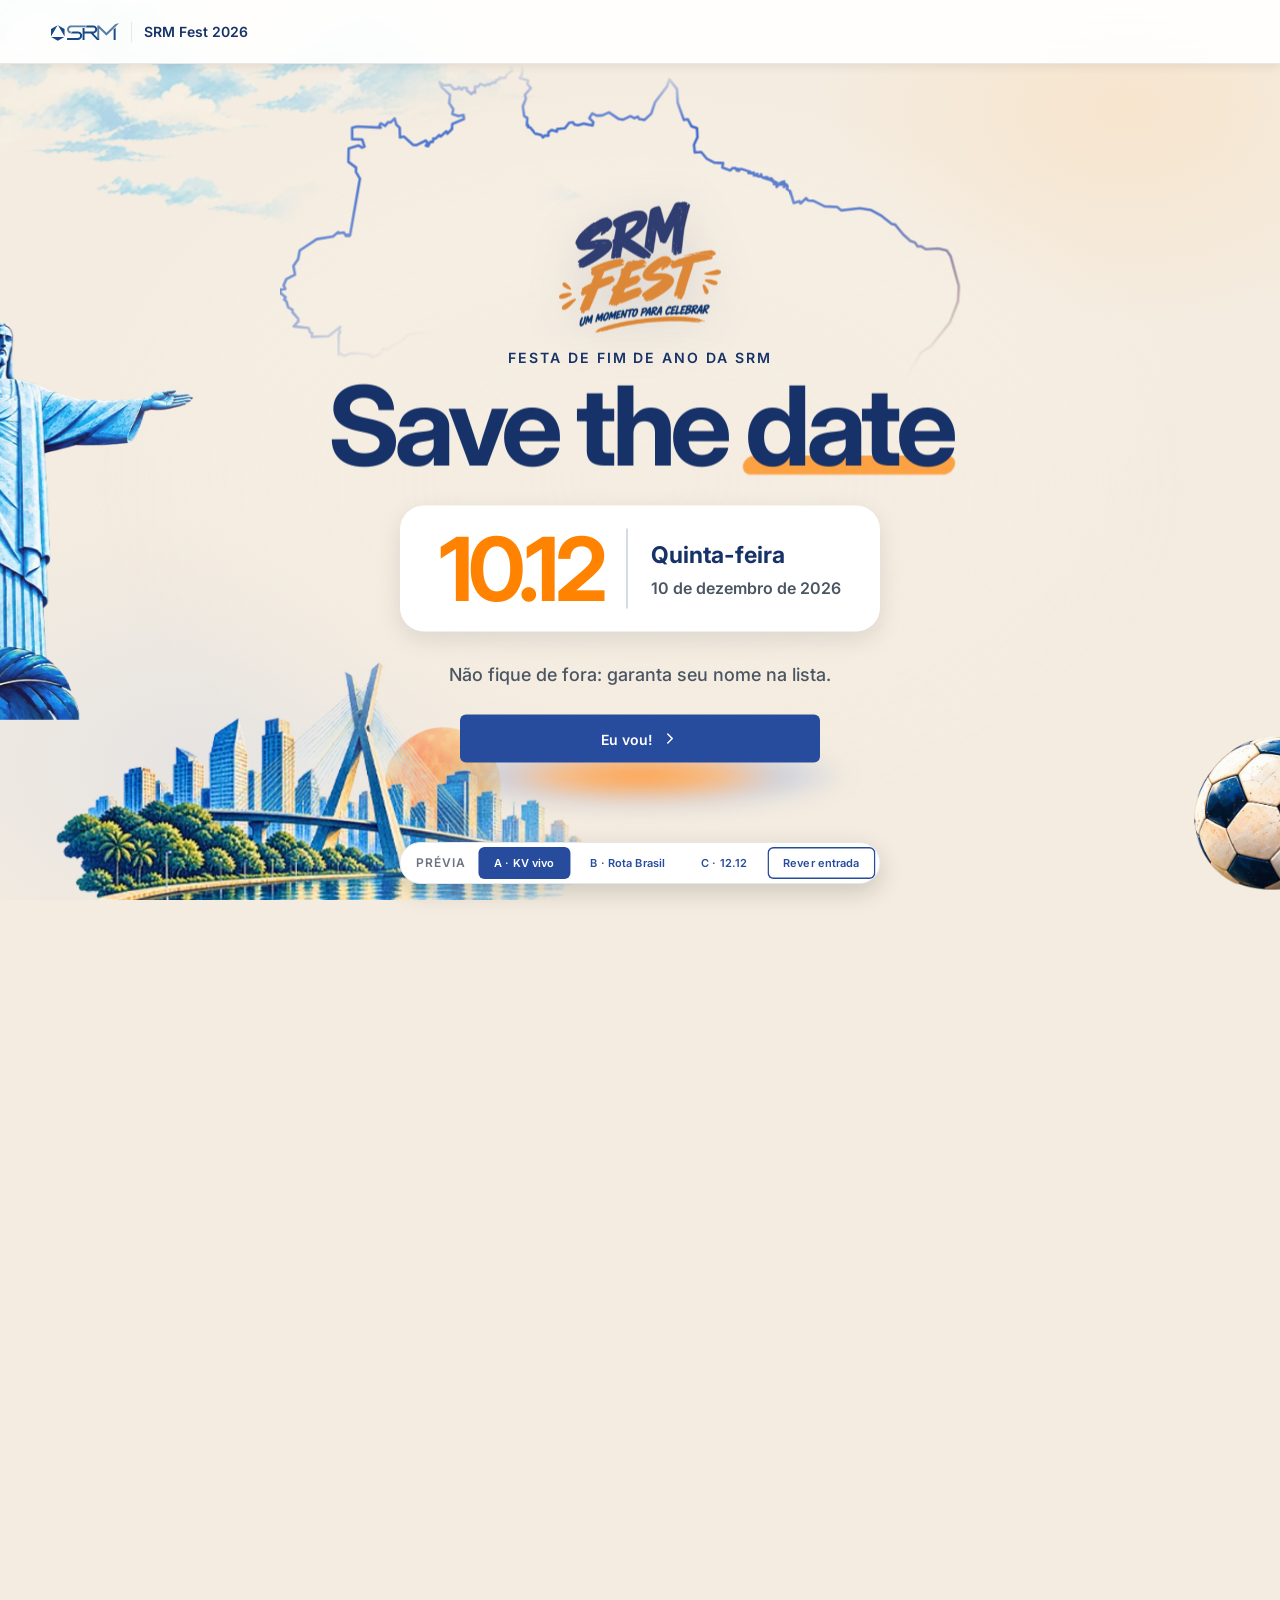
==== commit f474b844: "Landing /festa/: sem o marquee das filiais; salvar ingresso como imagem no celular Co-Authored-By: C" ====
--- a/index.html
+++ b/index.html
@@ -10,8 +10,8 @@
     <meta name="description" content="SRM Fest 2026 · Save the date: a festa de fim de ano da SRM. Um momento para celebrar." />
     <title>SRM Fest 2026 · Save the date</title>
     <link rel="preload" as="image" href="./img/logo-fest-celebrar.webp" />
-    <script type="module" crossorigin src="./assets/previa-C_Ddk2NU.js"></script>
-    <link rel="modulepreload" crossorigin href="./assets/trava-Dw-wwMG0.js">
+    <script type="module" crossorigin src="./assets/previa-C5HYjHLX.js"></script>
+    <link rel="modulepreload" crossorigin href="./assets/trava-CkDv03Gr.js">
     <link rel="stylesheet" crossorigin href="./assets/trava-DC3Lha9s.css">
   </head>
   <body>
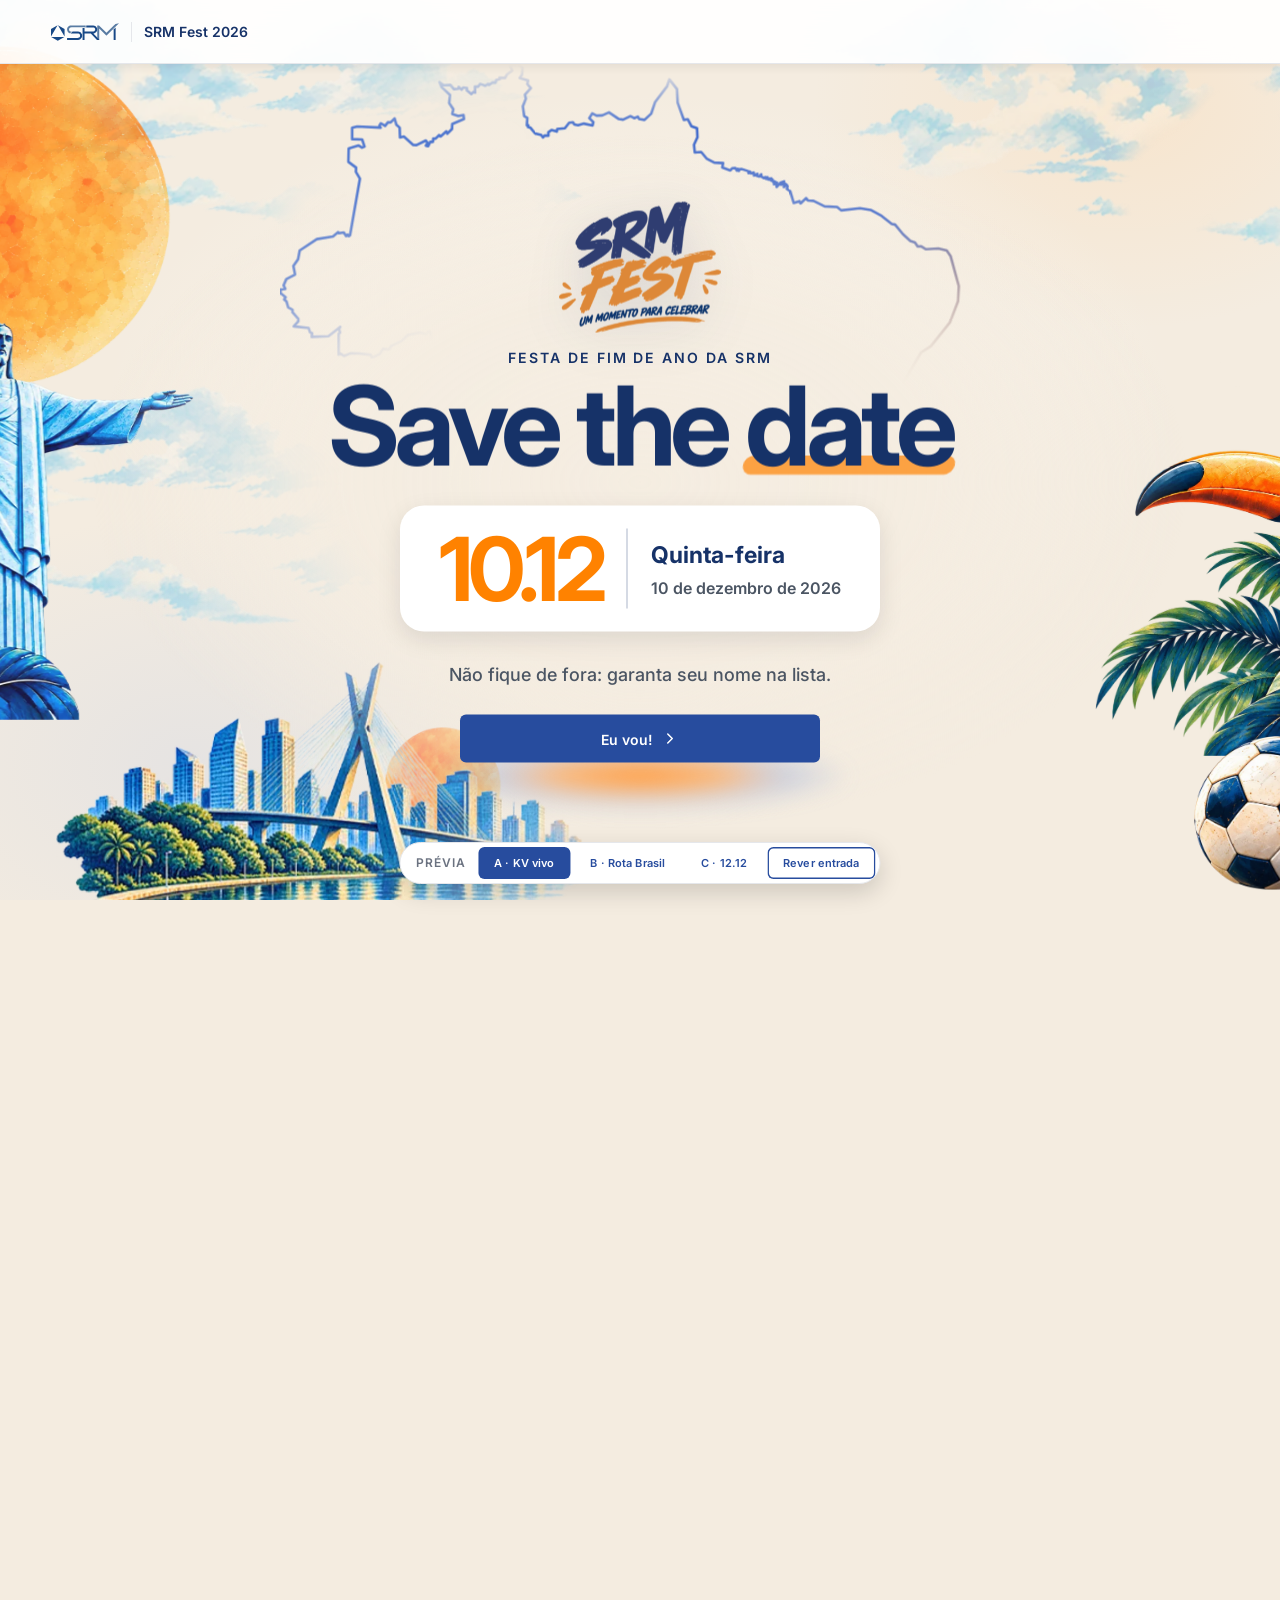
==== commit 5c46150e: "Landing /festa/: manifesto na tela, números sob o mapa, vans no Como chegar, ingresso horizontal, fo" ====
--- a/index.html
+++ b/index.html
@@ -10,9 +10,9 @@
     <meta name="description" content="SRM Fest 2026 · Save the date: a festa de fim de ano da SRM. Um momento para celebrar." />
     <title>SRM Fest 2026 · Save the date</title>
     <link rel="preload" as="image" href="./img/logo-fest-celebrar.webp" />
-    <script type="module" crossorigin src="./assets/previa-C5HYjHLX.js"></script>
-    <link rel="modulepreload" crossorigin href="./assets/trava-CkDv03Gr.js">
-    <link rel="stylesheet" crossorigin href="./assets/trava-DC3Lha9s.css">
+    <script type="module" crossorigin src="./assets/previa-BIvSUlZm.js"></script>
+    <link rel="modulepreload" crossorigin href="./assets/trava-nBt-yG8a.js">
+    <link rel="stylesheet" crossorigin href="./assets/trava-BDqa2Qh9.css">
   </head>
   <body>
     <div id="root"></div>
--- a/assets/trava-BDqa2Qh9.css
+++ b/assets/trava-BDqa2Qh9.css
@@ -0,0 +1 @@
+@charset "UTF-8";@import"https://fonts.googleapis.com/css2?family=Inter:wght@400;500;600;700&display=swap";:root{--brand-1-50: #eef2fb;--brand-1-100: #d8e1f5;--brand-1-200: #b3c5ea;--brand-1-250: #92a9ef;--brand-1-300: #7f9ede;--brand-1-350: #5b81d2;--brand-1-400: #3560c9;--brand-1-500: #274c9e;--brand-1-600: #1d3f80;--brand-1-700: #163268;--brand-1-800: #0f2450;--brand-1-900: #081736;--brand-2-50: #fff4e6;--brand-2-100: #ffe6cc;--brand-2-200: #ffd4a3;--brand-2-300: #ffb875;--brand-2-400: #ff9a3d;--brand-2-500: #ff8200;--brand-2-600: #e67300;--brand-2-700: #cc6600;--brand-2-800: #a35200;--brand-2-900: #7a3d00;--core-neutral-0: #ffffff;--core-neutral-50: #f5f6f9;--core-neutral-100: #f0f2f6;--core-neutral-200: #e5e7eb;--core-neutral-300: #d1d5db;--core-neutral-400: #9ca3af;--core-neutral-500: #6b7280;--core-neutral-600: #4b5563;--core-neutral-700: #374151;--core-neutral-800: #1f2937;--core-neutral-900: #111827;--core-neutral-950: #0c0c0c;--core-green-50: #f0fdf4;--core-green-100: #dcfce7;--core-green-200: #bbf7d0;--core-green-300: #86efac;--core-green-400: #4ade80;--core-green-450: #34d399;--core-green-500: #22c55e;--core-green-600: #16a34a;--core-green-700: #047857;--core-green-800: #065f46;--core-green-900: #064e3b;--core-red-50: #fef2f2;--core-red-100: #fee2e2;--core-red-200: #fecaca;--core-red-300: #fca5a5;--core-red-400: #f87171;--core-red-500: #ef4444;--core-red-600: #dc2626;--core-red-700: #d30000;--core-red-800: #991b1b;--core-red-900: #7f1d1d;--core-amber-50: #fffbeb;--core-amber-100: #fef3c7;--core-amber-200: #fde68a;--core-amber-300: #fcd34d;--core-amber-400: #fbbf24;--core-amber-500: #f59e0b;--core-amber-600: #d97706;--core-amber-700: #b25b00;--core-amber-800: #92400e;--core-amber-900: #78350f;--teal-50: #f0fdfa;--teal-100: #ccfbf1;--teal-200: #99f6e4;--teal-300: #5eead4;--teal-500: #14b8a6;--teal-700: #0f766e;--teal-900: #134e4a;--white-a05: rgba(255, 255, 255, .05);--white-a08: rgba(255, 255, 255, .08);--white-a10: rgba(255, 255, 255, .1);--white-a15: rgba(255, 255, 255, .15);--white-a18: rgba(255, 255, 255, .18);--white-a20: rgba(255, 255, 255, .2);--white-a22: rgba(255, 255, 255, .22);--white-a30: rgba(255, 255, 255, .3);--white-a35: rgba(255, 255, 255, .35);--white-a38: rgba(255, 255, 255, .38);--white-a40: rgba(255, 255, 255, .4);--white-a45: rgba(255, 255, 255, .45);--white-a50: rgba(255, 255, 255, .5);--white-a55: rgba(255, 255, 255, .55);--white-a60: rgba(255, 255, 255, .6);--white-a65: rgba(255, 255, 255, .65);--white-a70: rgba(255, 255, 255, .7);--white-a75: rgba(255, 255, 255, .75);--white-a80: rgba(255, 255, 255, .8);--white-a82: rgba(255, 255, 255, .82);--white-a85: rgba(255, 255, 255, .85);--white-a88: rgba(255, 255, 255, .88);--error-a07: rgba(211, 0, 0, .07);--error-a12: rgba(211, 0, 0, .12);--error-a18: rgba(220, 38, 38, .18);--error-a35: rgba(211, 0, 0, .35);--error-dark-a25: rgba(153, 0, 0, .25);--accent-a07: rgba(255, 130, 0, .07);--accent-a12: rgba(255, 130, 0, .12);--accent-a35: rgba(255, 130, 0, .35);--warning-a35: rgba(217, 119, 6, .35)}:root{--brand-primary: var(--brand-1-500);--brand-primary-hover: var(--brand-1-600);--brand-primary-light: var(--brand-1-100);--brand-secondary: var(--brand-1-700);--brand-accent: var(--brand-2-500);--brand-accent-hover: var(--brand-2-700);--brand-accent-light: var(--brand-2-100);--brand-accent-strong: var(--brand-2-700);--brand-primary-dark: var(--brand-primary-hover);--brand-primary-a10: rgba(39, 76, 158, .1);--brand-primary-a15: rgba(39, 76, 158, .15);--brand-primary-a20: rgba(39, 76, 158, .2);--brand-primary-a35: rgba(39, 76, 158, .35);--brand-primary-a45: rgba(39, 76, 158, .45);--overlay-dark-a45: rgba(0, 8, 30, .45);--overlay-dark-a60: rgba(0, 8, 30, .6);--overlay-dark-a80: rgba(0, 8, 30, .8);--logo-primary: #184987;--logo-secondary: #597ca3;--text-primary: var(--core-neutral-950);--text-secondary: var(--core-neutral-500);--text-tertiary: var(--core-neutral-500);--text-placeholder: var(--core-neutral-400);--text-on-brand: var(--core-neutral-0);--text-on-accent: var(--core-neutral-0);--text-on-inverse: var(--core-neutral-0);--text-disabled: var(--core-neutral-400);--text-brand: var(--brand-primary);--text-accent: var(--brand-accent-strong);--text-on-image: rgba(255, 255, 255, .8);--text-on-image-subtle: rgba(255, 255, 255, .6);--icon-default: var(--core-neutral-500);--icon-primary: var(--brand-primary);--icon-success: var(--core-green-700);--icon-warning: var(--core-amber-700);--icon-error: var(--core-red-700);--icon-inverse: var(--core-neutral-0);--icon-glyph-brand: var(--brand-1-500);--surface-default: var(--core-neutral-0);--surface-subtle: var(--core-neutral-50);--surface-muted: #e2e6ef;--surface-brand: var(--brand-primary);--surface-inverse: #1e2b44;--surface-canvas: #f8f9fb;--surface-hover: var(--core-neutral-50);--surface-selected: #f7fafd;--border-default: var(--core-neutral-200);--border-medium: var(--core-neutral-300);--border-strong: var(--core-neutral-400);--border-brand: var(--brand-primary);--border-error: var(--core-red-600);--border-selected: var(--border-medium);--border-subtle: rgba(229, 231, 235, .7);--success-subtle: var(--core-green-200);--success-default: var(--core-green-600);--success-strong: var(--core-green-700);--success-bg: var(--core-green-50);--success-border: var(--core-green-200);--success-icon: var(--core-green-700);--warning-subtle: var(--core-amber-200);--warning-default: var(--core-amber-500);--warning-strong: var(--core-amber-700);--warning-bg: var(--core-amber-50);--warning-border: var(--core-amber-200);--warning-icon: var(--core-amber-700);--error-subtle: var(--core-red-200);--error-default: var(--core-red-600);--error-strong: var(--core-red-700);--error-bg: var(--core-red-50);--error-border: var(--core-red-200);--error-icon: var(--core-red-700);--info-subtle: var(--brand-1-100);--info-default: var(--brand-1-400);--info-strong: var(--brand-1-500);--info-bg: var(--brand-1-50);--info-border: var(--brand-1-200);--info-icon: var(--brand-1-500);--brand-primary-subtle: var(--brand-1-100);--brand-primary-default: var(--brand-1-500);--brand-primary-strong: var(--brand-1-700);--brand-primary-bg: var(--brand-1-50);--brand-primary-border: var(--brand-1-500);--brand-primary-icon: var(--brand-1-500);--feedback-info: var(--text-secondary);--feedback-info-bg: var(--core-neutral-300);--feedback-tint-info: color-mix(in srgb, var(--feedback-info) 20%, transparent);--feedback-tint-success: color-mix(in srgb, var(--success-default) 20%, transparent);--feedback-tint-warning: color-mix(in srgb, var(--warning-strong) 20%, transparent);--feedback-tint-error: color-mix(in srgb, var(--error-strong) 20%, transparent);--feedback-tint-neutral: color-mix(in srgb, var(--text-secondary) 15%, transparent);--feedback-tint-ai: color-mix(in srgb, var(--ai-accent) 20%, transparent);--feedback-chip-info: var(--feedback-info-bg);--feedback-chip-success: var(--success-subtle);--feedback-chip-warning: var(--warning-subtle);--feedback-chip-error: var(--error-subtle);--feedback-chip-brand: var(--brand-primary-light);--callout-rail-info: var(--feedback-info);--callout-rail-success: var(--success-default);--callout-rail-warning: var(--warning-strong);--callout-rail-error: var(--error-strong);--callout-rail-neutral: var(--text-tertiary);--status-pending: var(--core-neutral-400);--ai-surface: var(--brand-1-900);--ai-accent: var(--brand-primary);--ai-muted: var(--brand-primary-a15);--ai-color: var(--brand-primary);--ai-bg: var(--brand-primary-light);--avatar-blue: var(--brand-primary);--avatar-green: #1a6b4a;--avatar-purple: #7c3aed;--avatar-amber: #b45309;--avatar-crimson: #be123c;--avatar-teal: #0d6e8a;--avatar-navy: #1e2d5a;--avatar-rose: #9d174d;--avatar-slate: #475569;--avatar-indigo: #3730a3;--tag-neutral-bg: var(--core-neutral-200);--tag-neutral-color: var(--core-neutral-700);--tag-brand-bg: var(--brand-primary-light);--chip-selected-bg: var(--brand-primary-light);--chip-selected-text: var(--brand-primary);--overlay-backdrop: rgba(0, 8, 30, .6);--overlay-backdrop-light: rgba(0, 8, 30, .45);--overlay-subtle: rgba(0, 0, 0, .04);--focus-ring: 0 0 0 3px var(--brand-primary-a35);--focus-ring-brand: 0 0 0 3px var(--brand-primary-a35);--focus-ring-error: 0 0 0 3px var(--error-a35);--focus-ring-error-input: 0 0 0 3px var(--error-a18);--focus-ring-warning: 0 0 0 3px var(--warning-a35);--focus-ring-accent: 0 0 0 3px var(--accent-a35);--focus-ring-inverse: 0 0 0 3px var(--white-a35);--focus-ring-color: var(--brand-1-400);--focus-ring-width: var(--border-width-lg);--interactive-primary-active: var(--brand-1-900);--interactive-error-active: var(--core-red-800);--interactive-secondary: var(--core-neutral-100);--interactive-secondary-hover: var(--core-neutral-200);--interactive-secondary-active: var(--core-neutral-300);--interactive-on-secondary: var(--brand-primary);--interactive-accent-hover: #e67500;--interactive-accent-active: #cc6900;--interactive-accent-light: #fff0e0;--interactive-danger: var(--core-red-600);--interactive-danger-hover: #b91c1c;--interactive-danger-active: var(--core-red-800);--interactive-danger-light: var(--core-red-50);--interactive-on-danger: var(--core-neutral-0);--interactive-ghost-hover: var(--core-neutral-100);--interactive-ghost-active: var(--core-neutral-200);--nav-dark-bg: var(--white-a08);--nav-dark-bg-hover: rgba(255, 255, 255, .12);--nav-dark-bg-active: var(--white-a15);--nav-dark-border: var(--white-a30);--nav-dark-text: rgba(255, 255, 255, .75);--nav-dark-text-label: rgba(255, 255, 255, .55);--nav-dark-surface: var(--core-neutral-900);--grad-btn: linear-gradient(135deg, var(--brand-1-600) 0%, var(--brand-primary) 100%);--grad-btn-hover: linear-gradient(135deg, var(--brand-1-700) 0%, var(--brand-1-600) 100%);--grad-header: linear-gradient(180deg, var(--brand-1-900) 0%, var(--surface-inverse) 100%);--grad-divider: linear-gradient(90deg, transparent 0%, var(--border-default) 50%, transparent 100%);--grad-overlay: linear-gradient(to top, var(--shadow-overlay-lg) 0%, transparent 100%);--grad-brand: linear-gradient(135deg, var(--brand-1-800) 0%, var(--brand-1-500) 100%);--grad-ai: var(--grad-brand);--grad-ai-hero: linear-gradient(135deg, var(--brand-1-800) 0%, var(--brand-1-700) 60%, var(--brand-1-800) 100%);--chart-1: var(--brand-primary);--chart-2: var(--brand-2-500);--chart-3: var(--core-green-600);--chart-4: var(--avatar-purple);--chart-5: var(--avatar-amber);--chart-6: var(--brand-1-500);--chart-negative: var(--core-neutral-950);--chart-loss: var(--core-red-700);--chart-grid: var(--border-subtle);--chart-tone-primary: var(--brand-primary);--chart-tone-success: var(--core-green-600);--chart-tone-warning: var(--core-amber-500);--chart-tone-error: var(--core-red-600);--chart-tone-info: var(--brand-1-400);--chart-tone-neutral-1: var(--core-neutral-500);--chart-tone-neutral-2: var(--core-neutral-400);--chart-tone-neutral-3: var(--core-neutral-300);--chart-axis: var(--text-secondary);--chart-grid-line: var(--border-subtle);--chart-tooltip-bg: var(--surface-default);--chart-tooltip-color: var(--text-primary)}:root{--font-sans: "Inter", -apple-system, BlinkMacSystemFont, sans-serif;--font-mono: "JetBrains Mono", "Fira Code", "Cascadia Code", monospace;--font-family: var(--font-sans);--text-8: 8px;--text-9: 9px;--text-10: 10px;--text-11: 11px;--text-12: 12px;--text-13: 13px;--text-14: 14px;--text-15: 15px;--text-16: 16px;--text-17: 17px;--text-18: 18px;--text-19: 19px;--text-20: 20px;--text-21: 21px;--text-22: 22px;--text-23: 23px;--text-24: 24px;--text-25: 25px;--text-26: 26px;--text-27: 27px;--text-28: 28px;--text-30: 30px;--text-32: 32px;--text-36: 36px;--text-40: 40px;--text-48: 48px;--font-weight-regular: 400;--font-weight-medium: 500;--font-weight-semibold: 600;--font-weight-bold: 700;--weight-regular: var(--font-weight-regular);--weight-medium: var(--font-weight-medium);--weight-semibold: var(--font-weight-semibold);--weight-bold: var(--font-weight-bold);--text-body: var(--text-14);--text-body-sm: var(--text-13);--text-body-xs: var(--text-12);--text-caption: var(--text-11);--text-label: var(--text-12);--text-label-sm: var(--text-11);--text-heading-sm: var(--text-16);--text-heading-md: var(--text-20);--text-heading-lg: var(--text-24);--text-display: var(--text-32);--text-eyebrow: var(--text-10);--text-mono: var(--text-13);--ts-body-md: var(--text-14);--ts-body-md-weight: 400;--ts-body-sm: var(--text-13);--ts-body-sm-weight: 400;--ts-label-md: var(--text-12);--ts-label-md-weight: 500;--ts-label-sm: var(--text-11);--ts-label-sm-weight: 600;--ts-caption: var(--text-11);--ts-caption-weight: 400;--ts-heading-sm: var(--text-16);--ts-heading-sm-weight: 700;--ts-heading-md: var(--text-20);--ts-heading-md-weight: 700;--ts-heading-lg: var(--text-24);--ts-heading-lg-weight: 800;--ts-eyebrow: var(--text-10);--ts-eyebrow-weight: 700;--ts-mono: var(--text-13);--ts-mono-weight: 500;--leading-dense: 1.1;--leading-tight: 1.15;--leading-compact: 1.25;--leading-snug: 1.3;--leading-normal: 1.5;--leading-loose: 1.6;--tracking-eyebrow: .5px;--tracking-label: var(--tracking-eyebrow);--tracking-nav: .33px;--tracking-tight: .01em;--tracking-widened: .06em}:root{--space-05: 2px;--space-1: 4px;--space-2: 8px;--space-3: 12px;--space-4: 16px;--space-5: 20px;--space-6: 24px;--space-7: 28px;--space-8: 32px;--space-9: 36px;--space-10: 40px;--space-11: 44px;--space-12: 48px;--space-13: 52px;--space-14: 56px;--breakpoint-sm: 480px;--breakpoint-md: 768px;--breakpoint-lg: 1024px;--breakpoint-xl: 1280px;--breakpoint-2xl: 1440px;--padding-page: 56px;--padding-page-mobile: 20px;--padding-section: 40px;--gap-section: 32px;--padding-card: 24px;--padding-card-sm: 16px;--padding-card-x: 24px;--padding-card-y: 24px;--gap-card: 16px;--gap-card-lg: 24px;--gap-form: 16px;--gap-form-group: 24px;--gap-form-inline: 8px;--modal-width: 540px;--modal-width-mobile: calc(100vw - var(--space-6));--toast-width: min(360px, calc(100vw - var(--space-12)));--drawer-width: 45vw;--drawer-width-mobile: 88vw;--drawer-width-min: 420px;--drawer-width-sm: 30vw;--drawer-width-lg: 65vw;--input-height-sm: 40px;--input-height-md: 48px;--nav-height: 80px;--nav-height-scroll: 64px;--bottom-nav-height: 64px;--app-header-height: 56px;--height-row-compact: 40px;--height-row-md: 56px;--height-table-header: 44px;--height-table-header-compact: 36px;--height-pagination: 52px;--width-form-max: 444px;--width-panel-min: 420px;--width-card-min: 220px}:root{--radius-none: 0px;--radius-xxs: 2px;--radius-xs: 2px;--radius-sm: 4px;--radius-md: 6px;--radius-lg: 8px;--radius-xl: 12px;--radius-2xl: 16px;--radius-3xl: 24px;--radius-full: 9999px;--radius-modal: 24px;--radius-button: 6px;--radius-input: 8px;--radius-card: 16px}:root{--shadow-overlay: rgba(0, 8, 30, .5);--shadow-overlay-sm: rgba(0, 8, 30, .35);--shadow-overlay-lg: rgba(0, 8, 30, .6);--shadow-sm: 0 1px 3px rgba(0, 0, 0, .08);--shadow-md: 0 4px 12px rgba(0, 0, 0, .12);--shadow-lg: 0 8px 24px rgba(0, 0, 0, .16);--shadow-xl: 0 20px 40px rgba(0, 8, 30, .15);--shadow-card: 0 8px 24px rgba(0, 8, 30, .1);--shadow-drawer: -8px 0 40px rgba(0, 8, 30, .14);--shadow-nav: 0 4px 8px rgba(0, 0, 0, .06);--shadow-thumb: 0 1px 4px rgba(0, 0, 0, .2);--shadow-modal: 0px 20px 30px rgba(0, 8, 30, .3);--shadow-popover: 0 2px 6px rgba(0, 8, 30, .08), 0 12px 32px rgba(0, 8, 30, .16);--shadow-brand-glow: 0 4px 16px rgba(39, 88, 181, .45)}:root{--border-width-sm: 1px;--border-width-md: 1.5px;--border-width-lg: 2px;--border-width-xl: 3px}:root{--duration-fast: .1s;--duration-normal: .15s;--duration-slow: .2s;--duration-slower: .3s;--easing-default: ease;--easing-standard: cubic-bezier(.4, 0, .2, 1);--easing-spring: cubic-bezier(.16, 1, .3, 1)}:root{--z-base: 0;--z-dropdown: 50;--z-select: 100;--z-sticky: 200;--z-overlay: 500;--z-modal: 1000;--z-drawer: 1100;--z-notification: 1200;--z-tooltip: 1500;--z-toast: 9999}:root{--opacity-disabled: .5;--opacity-subtle: .6;--opacity-overlay: .7;--height-button-sm: 32px;--height-button-md: 40px;--height-button-lg: 48px;--icon-xs: 10px;--icon-sm: 14px;--icon-md: 18px;--icon-lg: 24px;--icon-xl: 32px;--avatar-size-xs: 20px;--avatar-size-sm: 24px;--avatar-size-md: 32px;--avatar-size-lg: 40px;--avatar-size-xl: 48px;--avatar-size-2xl: 80px;--avatar-size-collab: 36px;--skeleton-gradient: linear-gradient( 90deg, var(--surface-muted) 25%, var(--surface-subtle) 50%, var(--surface-muted) 75% );--hero-banner-height: 240px;--hero-landscape-height: 200px;--hero-portrait-width: 280px;--hero-portrait-height: 360px;--toast-circle-size: 40px;--toast-circle-size-sm: 30px;--toast-circle-success: var(--feedback-tint-success);--toast-circle-error: var(--feedback-tint-error);--toast-circle-warning: var(--feedback-tint-warning);--toast-circle-info: var(--feedback-tint-info);--toast-circle-neutral: var(--feedback-tint-neutral);--height-input: 44px;--iasrm-avatar-sm: 32px;--iasrm-avatar-md: 40px;--iasrm-avatar-lg: 56px;--iasrm-avatar-glyph-sm: 18px;--iasrm-avatar-glyph-md: 22px;--iasrm-avatar-glyph-lg: 32px;--iasrm-bubble-tail-radius: 3px;--iasrm-bubble-content-gap: 0;--iasrm-bubble-time-gap: 5px;--iasrm-bubble-time-dot: 6px;--iasrm-typing-dot: 7px;--iasrm-typing-dot-gap: 5px;--iasrm-embed-max-width: 340px;--iasrm-drawer-width-sm: 30vw;--iasrm-drawer-width-md: 40vw;--iasrm-drawer-width-lg: 55vw;--iasrm-drawer-min-sm: 380px;--iasrm-drawer-min-md: 420px;--iasrm-drawer-min-lg: 560px;--iasrm-fab-size: 56px;--iasrm-overlay-width: 60vw;--iasrm-overlay-max-height: 860px;--iasrm-overlay-inset-block: 80px;--iasrm-scrim-blur: 3px;--concierge-avatar-sm: 32px;--concierge-avatar-md: 40px;--concierge-avatar-lg: 52px;--concierge-avatar-svg-sm: 14px;--concierge-avatar-svg-md: 18px;--concierge-avatar-svg-lg: 22px;--dropdown-max-height: 240px;--modal-max-width-sm: 420px;--modal-max-width-md: 580px;--modal-max-width-lg: 720px;--modal-max-width-xl: 960px;--modal-min-height-sm: 360px;--modal-min-height-md: 420px;--modal-min-height-lg: 480px;--modal-min-height-xl: 540px}[data-theme=dark]{--surface-canvas: #0f1420;--surface-default: #171d2c;--surface-subtle: #1d2434;--surface-muted: #26304a;--surface-brand: var(--brand-1-700);--surface-inverse: #f0f5fd;--surface-hover: #212a3e;--surface-selected: #22304d;--text-primary: rgba(255, 255, 255, .9);--text-secondary: rgba(255, 255, 255, .62);--text-tertiary: var(--core-neutral-400);--text-placeholder: var(--core-neutral-600);--text-disabled: rgba(255, 255, 255, .24);--text-on-brand: rgba(255, 255, 255, .9);--text-on-inverse: var(--core-neutral-950);--text-brand: var(--brand-1-350);--text-accent: #ffa64d;--icon-default: rgba(255, 255, 255, .55);--icon-primary: var(--brand-1-350);--icon-inverse: var(--brand-1-900);--icon-glyph-brand: var(--brand-1-250);--border-default: rgba(255, 255, 255, .14);--border-medium: rgba(255, 255, 255, .24);--border-strong: rgba(255, 255, 255, .3);--border-brand: var(--brand-1-400);--border-selected: var(--border-medium);--border-subtle: rgba(255, 255, 255, .08);--success-subtle: #0a2418;--success-strong: var(--core-green-300);--success-default: var(--core-green-450);--warning-subtle: #3a340e;--warning-strong: var(--core-amber-400);--warning-default: var(--core-amber-400);--error-subtle: #331621;--error-strong: var(--core-red-400);--error-default: var(--core-red-400);--feedback-info-bg: #1c2638;--feedback-info: var(--text-secondary);--feedback-tint-info: #33415a;--feedback-tint-success: #1c4a37;--feedback-tint-warning: #57502f;--feedback-tint-error: #55293a;--feedback-tint-neutral: #3c4250;--feedback-tint-ai: #2a4a7a;--feedback-chip-info: #414652;--feedback-chip-success: #2f5341;--feedback-chip-warning: #5c4626;--feedback-chip-error: #6b3a43;--feedback-chip-brand: #2a4a7a;--callout-rail-info: #9ca3af;--callout-rail-success: #22c55e;--callout-rail-warning: var(--core-amber-400);--callout-rail-error: #f87171;--callout-rail-neutral: #9ca3af;--ai-color: var(--brand-1-300);--ai-bg: var(--brand-primary-light);--ai-accent: var(--brand-1-350);--grad-ai-hero: linear-gradient(135deg, var(--surface-default) 0%, var(--surface-muted) 60%, var(--surface-default) 100%);--tag-neutral-bg: #2a3346;--tag-neutral-color: var(--text-primary);--tag-brand-bg: var(--brand-primary-light);--chip-selected-bg: var(--white-a70);--chip-selected-text: var(--text-on-inverse);--brand-primary: var(--brand-1-400);--brand-primary-hover: var(--brand-1-350);--brand-primary-light: #14284a;--brand-accent-light: #4a2f12;--brand-accent-strong: var(--text-accent);--overlay-backdrop: rgba(0, 0, 0, .75);--overlay-backdrop-light: rgba(0, 0, 0, .55);--overlay-subtle: rgba(255, 255, 255, .04);--focus-ring: 0 0 0 3px var(--white-a30);--focus-ring-brand: 0 0 0 3px var(--white-a30);--nav-dark-bg: rgba(240, 245, 253, .06);--nav-dark-bg-hover: rgba(240, 245, 253, .1);--nav-dark-bg-active: rgba(240, 245, 253, .14);--nav-dark-border: rgba(240, 245, 253, .18);--nav-dark-text: rgba(240, 245, 253, .75);--nav-dark-text-label: rgba(255, 255, 255, .45);--skeleton-gradient: linear-gradient( 90deg, rgba(255, 255, 255, .04) 25%, rgba(255, 255, 255, .08) 50%, rgba(255, 255, 255, .04) 75% );--shadow-card: 0 4px 16px rgba(0, 0, 0, .4);--shadow-drawer: -8px 0 40px rgba(0, 0, 0, .5);--shadow-modal: 0 20px 40px rgba(0, 0, 0, .55);--shadow-popover: 0 2px 6px rgba(0, 0, 0, .35), 0 12px 32px rgba(0, 0, 0, .55);--shadow-lg: 0 8px 24px rgba(0, 0, 0, .45);--shadow-xl: 0 20px 40px rgba(0, 0, 0, .55);--interactive-secondary: #1d2434;--interactive-secondary-hover: #26304a;--interactive-secondary-active: #2e3a52;--interactive-on-secondary: rgba(255, 255, 255, .9);--interactive-ghost-hover: rgba(255, 255, 255, .08);--interactive-ghost-active: rgba(255, 255, 255, .12);--chart-1: var(--brand-1-300);--chart-2: var(--brand-2-400);--chart-3: var(--core-green-400);--chart-4: var(--avatar-purple);--chart-5: var(--avatar-amber);--chart-6: var(--brand-1-400);--chart-negative: var(--core-neutral-400);--chart-loss: var(--core-red-400);--chart-grid: var(--border-subtle);--chart-tone-primary: var(--brand-1-300);--chart-tone-success: var(--core-green-400);--chart-tone-warning: var(--core-amber-400);--chart-tone-error: var(--core-red-400);--chart-tone-info: var(--brand-1-500);--chart-tone-neutral-1: var(--core-neutral-400);--chart-tone-neutral-2: var(--core-neutral-500);--chart-tone-neutral-3: var(--core-neutral-600);--chart-axis: var(--text-secondary);--chart-grid-line: var(--border-subtle);--chart-tooltip-bg: var(--surface-elevated, var(--surface-subtle));--chart-tooltip-color: var(--text-primary)}@media(max-width:600px){:root{--modal-width: var(--modal-width-mobile);--drawer-width: var(--drawer-width-mobile);--drawer-width-sm: var(--drawer-width-mobile);--drawer-width-lg: var(--drawer-width-mobile);--padding-page: var(--padding-page-mobile);--padding-section: var(--space-6)}}@media(max-width:768px){:root{--padding-page: var(--space-6);--gap-section: var(--space-6);--modal-width: calc(100vw - var(--space-8))}}[data-brand=trust]{--brand-primary: #1a5276;--brand-primary-hover: #154360;--brand-secondary: #0e3350;--brand-primary-dark: var(--brand-secondary);--brand-primary-light: #d6eaf8;--brand-accent: #2e86c1;--brand-accent-hover: #1a6da5;--brand-accent-light: #d6eaf8;--brand-accent-strong: #1a5276;--brand-primary-a10: rgba(26, 82, 118, .1);--brand-primary-a15: rgba(26, 82, 118, .15);--brand-primary-a20: rgba(26, 82, 118, .2);--brand-primary-a35: rgba(26, 82, 118, .35);--brand-primary-a45: rgba(26, 82, 118, .45);--text-brand: #1a5276;--surface-brand: #1a5276;--surface-selected: #eaf4fc;--border-brand: #2e86c1;--focus-ring: 0 0 0 3px rgba(26, 82, 118, .35);--focus-ring-brand: 0 0 0 3px rgba(26, 82, 118, .35);--nav-dark-bg: rgba(255, 255, 255, .1);--nav-dark-bg-hover: rgba(255, 255, 255, .16);--nav-dark-bg-active: rgba(255, 255, 255, .2);--nav-dark-border: rgba(255, 255, 255, .2);--nav-dark-text: rgba(255, 255, 255, .9);--nav-dark-text-label: rgba(255, 255, 255, .55);--grad-btn: linear-gradient(135deg, #1a6da5 0%, #1a5276 100%);--grad-btn-hover: linear-gradient(135deg, #154360 0%, #0e3350 100%);--grad-header: linear-gradient(180deg, #0e3350 0%, #1a5276 100%);--grad-brand: linear-gradient(135deg, #0e3350 0%, #2e86c1 100%);--logo-primary: #1a5276;--logo-secondary: #2e86c1}[data-brand=hb-digital]{--brand-accent: #e67e22;--brand-accent-hover: #ca6f1e;--brand-accent-light: #fdebd0;--brand-accent-strong: #ca6f1e;--grad-btn: linear-gradient(135deg, #e67e22 0%, #ca6f1e 100%)}[data-brand=hb-institucional]{--brand-1-50: #eef2fa;--brand-1-100: #dae2f5;--brand-1-200: #b3c5eb;--brand-1-300: #87a3dd;--brand-1-400: #5b81cd;--brand-1-500: #2F4AA8;--brand-1-600: #253d90;--brand-1-700: #1d3272;--brand-1-800: #142857;--brand-1-900: #0c1a3c;--brand-2-50: #faf5e8;--brand-2-100: #f2e7c8;--brand-2-200: #e8d29c;--brand-2-300: #dcb976;--brand-2-400: #d1a55b;--brand-2-500: #C8A96B;--brand-2-600: #b0925c;--brand-2-700: #8f7549;--brand-2-800: #6d5936;--brand-2-900: #4a3d24}*,*:before,*:after{box-sizing:border-box;margin:0;padding:0}html{-webkit-text-size-adjust:100%;font-size:16px;scroll-behavior:smooth}body{font-family:var(--font-sans);font-size:var(--text-14);line-height:var(--leading-normal);color:var(--text-primary);background-color:var(--surface-canvas);-webkit-font-smoothing:antialiased;-moz-osx-font-smoothing:grayscale}img,svg{display:block;max-width:100%}button,input,select,textarea{font:inherit}button{cursor:pointer;border:none;background:none;padding:0}a{color:var(--brand-primary);text-decoration:none}a:hover{text-decoration:underline}ul,ol{list-style:none}::-webkit-scrollbar{width:6px;height:6px}::-webkit-scrollbar-track{background:var(--surface-subtle)}::-webkit-scrollbar-thumb{background:var(--border-default);border-radius:var(--radius-full)}::-webkit-scrollbar-thumb:hover{background:var(--border-strong)}::selection{background-color:var(--brand-primary-light);color:var(--brand-primary)}:focus-visible{outline:2px solid var(--brand-primary);outline-offset:2px}.g2{display:grid;grid-template-columns:repeat(2,1fr);gap:var(--gap-card)}.g3{display:grid;grid-template-columns:repeat(3,1fr);gap:var(--gap-card)}.g4{display:grid;grid-template-columns:repeat(4,1fr);gap:var(--gap-card)}.g5{display:grid;grid-template-columns:repeat(5,1fr);gap:var(--gap-card)}.g2-lg{display:grid;grid-template-columns:repeat(2,1fr);gap:var(--gap-card-lg)}.g3-lg{display:grid;grid-template-columns:repeat(3,1fr);gap:var(--gap-card-lg)}.g-auto-sm{display:grid;grid-template-columns:repeat(auto-fill,minmax(200px,1fr));gap:var(--gap-card)}.g-auto-md{display:grid;grid-template-columns:repeat(auto-fill,minmax(280px,1fr));gap:var(--gap-card)}.g-auto-lg{display:grid;grid-template-columns:repeat(auto-fill,minmax(360px,1fr));gap:var(--gap-card)}.row{display:flex;align-items:center;gap:var(--space-3)}.row-lg{display:flex;align-items:center;gap:var(--space-6)}.col{display:flex;flex-direction:column;gap:var(--space-3)}.col-lg{display:flex;flex-direction:column;gap:var(--space-6)}.between{display:flex;align-items:center;justify-content:space-between}@media(max-width:768px){.g2,.g3,.g4,.g5,.g2-lg,.g3-lg{grid-template-columns:1fr}.g2.g2-keep-mobile{grid-template-columns:repeat(2,1fr)}}.page-wrap{max-width:1440px;margin:0 auto;padding:0 var(--padding-page)}@media(max-width:768px){.page-wrap{padding:0 var(--padding-page-mobile)}}._avatar_1780p_2{display:inline-flex;align-items:center;justify-content:center;flex-shrink:0;border-radius:var(--radius-full);background-color:var(--brand-primary);font-family:var(--font-sans);font-weight:var(--font-weight-semibold)}._avatarInitials_1780p_17{display:block;color:var(--text-on-brand);line-height:1;text-align:center;-webkit-user-select:none;user-select:none}._sizeXs_1780p_25{width:var(--avatar-size-xs);height:var(--avatar-size-xs);font-size:var(--text-8)}._sizeSm_1780p_31{width:var(--avatar-size-sm);height:var(--avatar-size-sm);font-size:var(--text-10)}._sizeMd_1780p_37{width:var(--avatar-size-md);height:var(--avatar-size-md);font-size:var(--text-13)}._sizeLg_1780p_43{width:var(--avatar-size-lg);height:var(--avatar-size-lg);font-size:var(--text-15)}._sizeXl_1780p_49{width:var(--avatar-size-xl);height:var(--avatar-size-xl);font-size:var(--text-17);font-weight:var(--font-weight-bold)}._sizeCollab_1780p_56{width:var(--avatar-size-collab);height:var(--avatar-size-collab);font-size:var(--text-13);font-weight:var(--font-weight-bold)}._colabCircle_1780p_63{display:inline-flex;align-items:center;justify-content:center;flex-shrink:0;width:var(--avatar-size-collab);height:var(--avatar-size-collab);border-radius:var(--radius-full);background-color:var(--brand-primary)}._colabCircleSubtle_1780p_74{background-color:var(--brand-primary-light)}._colabCircleDark_1780p_78{box-shadow:inset 0 0 0 var(--border-width-lg) var(--white-a55)}._colabCircleInverted_1780p_85{background-color:var(--white-a15);box-shadow:none}._avatarDark_1780p_90{box-shadow:inset 0 0 0 var(--border-width-lg) var(--white-a55)}._avatarInverted_1780p_94{background-color:var(--white-a15);box-shadow:none}._avatarInverted_1780p_94 ._avatarInitials_1780p_17{color:var(--core-neutral-0)}[data-theme=dark] ._avatar_1780p_2:not(._avatarDark_1780p_90):not(._avatarInverted_1780p_94){background-color:var(--white-a15)}[data-theme=dark] ._colabCircle_1780p_63:not(._colabCircleDark_1780p_78):not(._colabCircleInverted_1780p_85):not(._colabCircleSubtle_1780p_74){background-color:var(--white-a15)}._icon_th9kw_1{display:block;flex-shrink:0}._circle_1610x_1{display:flex;align-items:center;justify-content:center;flex-shrink:0;border-radius:var(--radius-full)}._circle_1610x_1 svg{display:block}._success_1610x_13{color:var(--success-default)}._error_1610x_17{color:var(--error-strong)}._warning_1610x_21{color:var(--warning-strong)}._info_1610x_25{color:var(--feedback-info)}._default_1610x_29{color:var(--icon-glyph-brand)}._accent_1610x_33{color:var(--brand-accent)}._tintChip_1610x_37._circle_1610x_1._success_1610x_13{background:var(--feedback-chip-success)}._tintChip_1610x_37._circle_1610x_1._error_1610x_17{background:var(--feedback-chip-error)}._tintChip_1610x_37._circle_1610x_1._warning_1610x_21{background:var(--feedback-chip-warning)}._tintChip_1610x_37._circle_1610x_1._info_1610x_25{background:var(--feedback-chip-info)}._tintChip_1610x_37._circle_1610x_1._default_1610x_29{background:var(--brand-primary-light)}._tintChip_1610x_37._circle_1610x_1._accent_1610x_33{background:var(--brand-accent-light)}._tintWell_1610x_61._circle_1610x_1._success_1610x_13{background:var(--feedback-tint-success)}._tintWell_1610x_61._circle_1610x_1._error_1610x_17{background:var(--feedback-tint-error)}._tintWell_1610x_61._circle_1610x_1._warning_1610x_21{background:var(--feedback-tint-warning)}._tintWell_1610x_61._circle_1610x_1._info_1610x_25{background:var(--feedback-tint-info)}._tintWell_1610x_61._circle_1610x_1._default_1610x_29{background:var(--brand-primary-light)}._tintWell_1610x_61._circle_1610x_1._accent_1610x_33{background:var(--feedback-tint-ai)}._bare_1610x_85{display:inline-flex;align-items:center;background:none;color:inherit}._spinning_1610x_92{animation:_ds-icon-spin_1610x_1 1s linear infinite}@keyframes _ds-icon-spin_1610x_1{0%{transform:rotate(0)}to{transform:rotate(360deg)}}@media(prefers-reduced-motion:reduce){._spinning_1610x_92{animation:none}}._popover_147j9_2{z-index:var(--z-dropdown)}._popover_147j9_2[data-entering]{animation:_overlayIn_147j9_1 var(--duration-fast) var(--easing-default)}._popover_147j9_2[data-exiting]{animation:_overlayIn_147j9_1 var(--duration-fast) var(--easing-default) reverse}@keyframes _overlayIn_147j9_1{0%{opacity:0;transform:translateY(-4px)}to{opacity:1;transform:translateY(0)}}._panel_147j9_22{background-color:var(--surface-default);border:var(--border-width-sm) solid var(--border-default);border-radius:var(--radius-button);box-shadow:var(--shadow-popover);outline:none;font-family:var(--font-sans);overflow:hidden;min-width:var(--overlay-min-width, 260px);max-width:var(--overlay-max-width, none);padding:var(--overlay-padding, var(--space-4))}._panelMenu_147j9_35{padding:var(--overlay-padding, var(--space-1) 0)}._menu_147j9_39{outline:none}._menuItem_147j9_43{display:flex;align-items:center;gap:var(--space-2);padding:var(--space-2) var(--space-4);font-size:var(--text-13);color:var(--text-primary);cursor:pointer;outline:none;transition:background-color var(--duration-fast) var(--easing-default)}._menuItem_147j9_43[data-hovered],._menuItem_147j9_43[data-focused]{background-color:var(--interactive-ghost-hover)}._menuItem_147j9_43[data-focus-visible]{box-shadow:inset var(--focus-ring)}._menuItemIcon_147j9_66{flex-shrink:0;color:var(--text-secondary);display:inline-flex;align-items:center}._menuItemDanger_147j9_73{color:var(--error-strong);border-top:var(--border-width-sm) solid var(--border-default)}._menuItemDanger_147j9_73 ._menuItemIcon_147j9_66{color:var(--error-strong)}@media(prefers-reduced-motion:reduce){._popover_147j9_2,._menuItem_147j9_43{animation:none!important;transition:none}}._trigger_6z5e7_2{display:inline-flex;align-items:center;gap:var(--space-2);padding:var(--space-2) var(--space-3);min-height:calc(var(--avatar-size-md) + var(--space-2) * 2 + var(--border-width-sm) * 2);border-radius:var(--radius-button);border:var(--border-width-sm) solid transparent;background-color:transparent;cursor:pointer;font-family:var(--font-sans);text-align:left;transition:background-color var(--duration-normal),border-color var(--duration-normal)}._trigger_6z5e7_2:focus{outline:none;box-shadow:none}._trigger_6z5e7_2[data-focus-visible]{outline:none;box-shadow:var(--focus-ring)}._triggerOutlined_6z5e7_30{background-color:var(--surface-default);border-color:var(--border-default)}._triggerOutlined_6z5e7_30[data-hovered]{background-color:var(--surface-hover)}._triggerOutlined_6z5e7_30[aria-expanded=true]{background-color:var(--surface-subtle);border-color:var(--border-medium)}._triggerOutlined_6z5e7_30._triggerDark_6z5e7_44{background-color:var(--white-a08);border-color:var(--white-a30)}._triggerOutlined_6z5e7_30._triggerDark_6z5e7_44[data-hovered],._triggerOutlined_6z5e7_30._triggerDark_6z5e7_44[aria-expanded=true]{background-color:var(--white-a15)}._triggerOutlined_6z5e7_30._triggerDark_6z5e7_44[aria-expanded=true]{border-color:var(--white-a55)}._triggerGhost_6z5e7_60[data-hovered],._triggerGhost_6z5e7_60[aria-expanded=true]{background-color:var(--surface-hover)}._triggerGhost_6z5e7_60._triggerDark_6z5e7_44[data-hovered],._triggerGhost_6z5e7_60._triggerDark_6z5e7_44[aria-expanded=true]{background-color:var(--white-a08)}._triggerCollab_6z5e7_70{min-width:0}._triggerCollab_6z5e7_70[data-hovered]:not([aria-expanded=true]){border-color:var(--border-medium)}._triggerText_6z5e7_78{min-width:0;max-width:200px;text-align:left}._triggerTitle_6z5e7_84{display:block;font-size:var(--text-13);font-weight:var(--font-weight-semibold);color:var(--text-primary);line-height:17px;white-space:nowrap;overflow:hidden;text-overflow:ellipsis}._triggerSubtitle_6z5e7_95{display:block;font-size:var(--text-11);font-weight:var(--font-weight-regular);color:var(--text-tertiary);line-height:15px;white-space:nowrap;overflow:hidden;text-overflow:ellipsis}._triggerCompany_6z5e7_106 ._triggerTitle_6z5e7_84{font-size:var(--text-14);line-height:20px}._triggerDark_6z5e7_44 ._triggerTitle_6z5e7_84{color:var(--core-neutral-0)}._triggerDark_6z5e7_44 ._triggerSubtitle_6z5e7_95{color:var(--white-a80)}._chevron_6z5e7_121{display:inline-flex;align-items:center;justify-content:center;width:var(--space-5);height:var(--space-5);flex-shrink:0;margin-left:var(--space-1);color:var(--text-secondary);transform-origin:50% 50%;transition:transform var(--duration-normal)}._chevron_6z5e7_121 svg{display:block}._trigger_6z5e7_2[aria-expanded=true] ._chevron_6z5e7_121{transform:rotate(180deg)}._triggerDark_6z5e7_44 ._chevron_6z5e7_121{color:var(--white-a55)}@media(prefers-reduced-motion:reduce){._trigger_6z5e7_2,._chevron_6z5e7_121{transition:none;animation:none!important}}._group_17gcj_1{display:inline-flex;align-items:center;gap:var(--space-2);font-family:var(--font-sans);text-align:left}._labelLines_17gcj_13{min-width:0}._labelLine1_17gcj_17{margin:0;font-size:var(--text-13);font-weight:var(--font-weight-semibold);color:var(--text-primary);line-height:18px}._labelLine2_17gcj_25{margin:0;font-size:var(--text-11);font-weight:var(--font-weight-regular);color:var(--text-secondary);line-height:16px}._labelLine1Dark_17gcj_33{color:var(--core-neutral-0)}._labelLine2Dark_17gcj_37{color:var(--white-a80)}._companyLines_17gcj_45{min-width:0}._companyName_17gcj_49{margin:0;font-size:var(--text-14);font-weight:var(--font-weight-semibold);color:var(--text-primary);line-height:20px}._companyCnpj_17gcj_57{margin:0;font-size:var(--text-11);font-weight:var(--font-weight-regular);color:var(--text-tertiary);line-height:16px}._companyNameDark_17gcj_65{color:var(--core-neutral-0)}._companyCnpjDark_17gcj_69{color:var(--white-a80)}._colabLines_17gcj_77{min-width:0}._colabEmail_17gcj_81{margin:0;font-size:var(--text-13);font-weight:var(--font-weight-semibold);color:var(--text-primary);line-height:18px;overflow:hidden;text-overflow:ellipsis;white-space:nowrap}._colabCompany_17gcj_92{margin:0;font-size:var(--text-11);color:var(--text-tertiary);line-height:15px}._colabEmailDark_17gcj_99{color:var(--core-neutral-0)}._colabCompanyDark_17gcj_103{color:var(--white-a80)}._avatar_10n0z_1{position:relative;display:inline-flex;align-items:center;justify-content:center;overflow:hidden;flex-shrink:0;font-family:var(--font-family);font-weight:var(--font-weight-semibold);color:var(--text-secondary)}._avatar_10n0z_1:has(._fallback_10n0z_13){background:var(--surface-default);border:var(--border-width-sm) solid var(--border-default)}._circle_10n0z_18{border-radius:var(--radius-full)}._img_10n0z_22{position:relative;z-index:1;width:100%;height:100%;object-fit:contain}._fallback_10n0z_13{position:absolute;top:0;right:0;bottom:0;left:0;display:flex;align-items:center;justify-content:center;line-height:1;-webkit-user-select:none;user-select:none}._xs_10n0z_40{width:var(--avatar-size-xs);height:var(--avatar-size-xs)}._xs_10n0z_40 ._fallback_10n0z_13{font-size:var(--text-8)}._sm_10n0z_49{width:var(--avatar-size-sm);height:var(--avatar-size-sm)}._sm_10n0z_49 ._fallback_10n0z_13{font-size:var(--text-9)}._md_10n0z_58{width:var(--avatar-size-md);height:var(--avatar-size-md)}._md_10n0z_58 ._fallback_10n0z_13{font-size:var(--text-11)}._lg_10n0z_67{width:var(--avatar-size-lg);height:var(--avatar-size-lg)}._lg_10n0z_67 ._fallback_10n0z_13{font-size:var(--text-14)}._xl_10n0z_76{width:var(--avatar-size-xl);height:var(--avatar-size-xl)}._xl_10n0z_76 ._fallback_10n0z_13{font-size:var(--text-17)}._2xl_10n0z_85{width:var(--avatar-size-2xl);height:var(--avatar-size-2xl)}._2xl_10n0z_85 ._fallback_10n0z_13{font-size:var(--text-23)}._group_1yr07_1{display:inline-flex;align-items:center;font-family:var(--font-family)}._item_1yr07_7{flex-shrink:0;margin-left:calc(var(--space-2) * -1);box-shadow:0 0 0 var(--border-width-lg) var(--surface-default)}._item_1yr07_7:first-child{margin-left:0}._itemSpaced_1yr07_17{flex-shrink:0;margin-left:var(--space-1)}._itemSpaced_1yr07_17:first-child{margin-left:0}._more_1yr07_26{display:inline-flex;align-items:center;justify-content:center;background:var(--surface-hover);color:var(--text-secondary);font-size:var(--text-11);font-weight:var(--font-weight-semibold);border-radius:var(--radius-full)}._xs_1yr07_37{width:var(--avatar-size-xs);height:var(--avatar-size-xs)}._sm_1yr07_42{width:var(--avatar-size-sm);height:var(--avatar-size-sm)}._md_1yr07_47{width:var(--avatar-size-md);height:var(--avatar-size-md)}._lg_1yr07_52{width:var(--avatar-size-lg);height:var(--avatar-size-lg)}._xl_1yr07_57{width:var(--avatar-size-xl);height:var(--avatar-size-xl)}._2xl_1yr07_62{width:var(--avatar-size-2xl);height:var(--avatar-size-2xl)}._button_el195_2{position:relative;display:inline-flex;align-items:center;justify-content:center;gap:var(--space-2);padding:var(--space-3) var(--space-4);overflow:hidden;border:none;border-radius:var(--radius-button);font-family:var(--font-sans);font-weight:600;letter-spacing:var(--tracking-tight);white-space:nowrap;-webkit-user-select:none;user-select:none;cursor:pointer;outline:none;transition:background-color var(--duration-normal) var(--easing-default),color var(--duration-normal) var(--easing-default),border-color var(--duration-normal) var(--easing-default)}._button_el195_2[data-disabled]{cursor:not-allowed}._content_el195_26{position:relative;z-index:1;display:inline-flex;align-items:center;gap:var(--space-2)}._spinner_el195_34{animation:_spin_el195_34 1s linear infinite}@keyframes _spin_el195_34{to{transform:rotate(360deg)}}._sizeSm_el195_43{height:var(--space-8);font-size:var(--text-11)}._sizeMd_el195_48{height:var(--space-10);font-size:var(--text-13)}._sizeLg_el195_53{height:var(--space-12);font-size:var(--text-14)}._fullWidth_el195_58{width:100%}._primary_el195_62:before{content:"";position:absolute;top:0;right:0;bottom:0;left:0;z-index:0;border-radius:var(--radius-button);background-color:var(--brand-primary-hover);transform:translate(-101%);transition:transform var(--duration-slow) ease-out}._primary_el195_62[data-hovered]:before{transform:translate(0)}._primary_el195_62{background-color:var(--brand-primary);color:var(--text-on-brand)}._primary_el195_62[data-pressed]{background-color:var(--interactive-primary-active)}._primary_el195_62[data-disabled]:not(._loading_el195_82){background-color:var(--surface-muted);color:var(--text-disabled)}._primary_el195_62._dark_el195_86,[data-theme=dark] ._primary_el195_62{background-color:var(--brand-primary);color:var(--text-on-brand)}._primary_el195_62._dark_el195_86:before,[data-theme=dark] ._primary_el195_62:before{background-color:var(--brand-primary-hover)}._primary_el195_62._dark_el195_86[data-pressed],[data-theme=dark] ._primary_el195_62[data-pressed]{background-color:var(--brand-primary-hover)}._primary_el195_62._dark_el195_86[data-disabled]:not(._loading_el195_82),[data-theme=dark] ._primary_el195_62[data-disabled]:not(._loading_el195_82){background-color:var(--white-a20);color:var(--white-a40)}._destructive_el195_103:before{content:"";position:absolute;top:0;right:0;bottom:0;left:0;z-index:0;border-radius:var(--radius-button);background-color:var(--error-dark-a25);transform:translate(-101%);transition:transform var(--duration-slow) ease-out}._destructive_el195_103[data-hovered]:before{transform:translate(0)}._destructive_el195_103{background-color:var(--error-strong);color:var(--text-on-brand)}._destructive_el195_103[data-disabled]:not(._loading_el195_82){background-color:var(--surface-muted);color:var(--text-disabled)}[data-theme=dark] ._destructive_el195_103,._destructive_el195_103._dark_el195_86{background-color:var(--interactive-danger);color:var(--text-on-brand)}._accent_el195_134:before{content:"";position:absolute;top:0;right:0;bottom:0;left:0;z-index:0;border-radius:var(--radius-button);background-color:var(--brand-accent-hover);transform:translate(-101%);transition:transform var(--duration-slow) ease-out}._accent_el195_134[data-hovered]:before{transform:translate(0)}._accent_el195_134{background-color:var(--brand-accent);color:var(--text-on-accent)}._accent_el195_134[data-pressed]{background-color:var(--brand-accent-hover)}._accent_el195_134[data-disabled]:not(._loading_el195_82){background-color:var(--surface-muted);color:var(--text-disabled)}._secondary_el195_159{background-color:transparent;background-image:radial-gradient(ellipse at center,var(--brand-primary-light) 0%,transparent 70%);background-repeat:no-repeat;background-position:center;background-size:0% 0%}._secondary_el195_159[data-hovered]{background-size:250% 500%}._secondary_el195_159{box-shadow:inset 0 0 0 var(--border-width-md) var(--border-brand);color:var(--brand-primary);transition:background-size var(--duration-slower) var(--easing-standard),box-shadow var(--duration-normal) var(--easing-default),color var(--duration-normal) var(--easing-default)}._secondary_el195_159[data-disabled]:not(._loading_el195_82){box-shadow:inset 0 0 0 var(--border-width-md) var(--border-medium);color:var(--text-disabled)}._secondary_el195_159._dark_el195_86,[data-theme=dark] ._secondary_el195_159{background-color:transparent;background-image:radial-gradient(ellipse at center,var(--white-a15) 0%,transparent 70%);background-repeat:no-repeat;background-position:center;background-size:0% 0%}._secondary_el195_159._dark_el195_86[data-hovered],[data-theme=dark] ._secondary_el195_159[data-hovered]{background-size:250% 500%}._secondary_el195_159._dark_el195_86,[data-theme=dark] ._secondary_el195_159{box-shadow:inset 0 0 0 var(--border-width-md) var(--white-a50);color:var(--text-on-brand)}._secondary_el195_159._dark_el195_86[data-hovered],[data-theme=dark] ._secondary_el195_159[data-hovered]{box-shadow:inset 0 0 0 var(--border-width-md) var(--white-a85)}._secondary_el195_159._dark_el195_86[data-pressed],[data-theme=dark] ._secondary_el195_159[data-pressed]{background-color:var(--white-a10)}._secondary_el195_159._dark_el195_86[data-disabled]:not(._loading_el195_82),[data-theme=dark] ._secondary_el195_159[data-disabled]:not(._loading_el195_82){box-shadow:inset 0 0 0 var(--border-width-md) var(--white-a20);color:var(--white-a35)}._secondaryDestructive_el195_203{background-color:transparent;background-image:radial-gradient(ellipse at center,var(--error-subtle) 0%,transparent 70%);background-repeat:no-repeat;background-position:center;background-size:0% 0%}._secondaryDestructive_el195_203[data-hovered]{background-size:250% 500%}._secondaryDestructive_el195_203{box-shadow:inset 0 0 0 var(--border-width-md) var(--error-strong);color:var(--error-strong);transition:background-size var(--duration-slower) var(--easing-standard),box-shadow var(--duration-normal) var(--easing-default)}._secondaryDestructive_el195_203[data-disabled]:not(._loading_el195_82){box-shadow:inset 0 0 0 var(--border-width-md) var(--border-medium);color:var(--text-disabled);opacity:.5}._secondaryDestructive_el195_203._dark_el195_86,[data-theme=dark] ._secondaryDestructive_el195_203{box-shadow:inset 0 0 0 var(--border-width-md) var(--interactive-danger);color:var(--interactive-danger)}._secondaryDestructive_el195_203._dark_el195_86[data-disabled]:not(._loading_el195_82),[data-theme=dark] ._secondaryDestructive_el195_203[data-disabled]:not(._loading_el195_82){box-shadow:inset 0 0 0 var(--border-width-md) var(--white-a20);color:var(--white-a35)}._secondaryAccent_el195_236{background-color:transparent;background-image:radial-gradient(ellipse at center,var(--brand-accent-light) 0%,transparent 70%);background-repeat:no-repeat;background-position:center;background-size:0% 0%}._secondaryAccent_el195_236[data-hovered]{background-size:250% 500%}._secondaryAccent_el195_236{box-shadow:inset 0 0 0 var(--border-width-md) var(--brand-accent);color:var(--brand-accent);transition:background-size var(--duration-slower) var(--easing-standard),box-shadow var(--duration-normal) var(--easing-default)}._secondaryAccent_el195_236[data-hovered]{color:var(--brand-accent-strong)}._secondaryAccent_el195_236[data-disabled]:not(._loading_el195_82){box-shadow:inset 0 0 0 var(--border-width-md) var(--border-medium);color:var(--text-disabled)}._ghost_el195_263{background-color:transparent;color:var(--ghost-ctx-color, var(--brand-primary))}._ghost_el195_263[data-hovered]{background-color:var(--ghost-ctx-hover-bg, var(--brand-1-100))}._ghost_el195_263[data-pressed]{background-color:var(--ghost-ctx-active-bg, var(--surface-muted))}._ghost_el195_263[data-disabled]:not(._loading_el195_82){color:var(--text-disabled)}._ghost_el195_263._dark_el195_86,[data-theme=dark] ._ghost_el195_263{color:var(--ghost-ctx-color, var(--text-on-brand))}._ghost_el195_263._dark_el195_86[data-hovered],[data-theme=dark] ._ghost_el195_263[data-hovered]{background-color:var(--ghost-ctx-hover-bg, var(--white-a08))}._ghost_el195_263._dark_el195_86[data-pressed],[data-theme=dark] ._ghost_el195_263[data-pressed]{background-color:var(--ghost-ctx-active-bg, var(--white-a15))}._ghost_el195_263._dark_el195_86[data-disabled]:not(._loading_el195_82),[data-theme=dark] ._ghost_el195_263[data-disabled]:not(._loading_el195_82){color:var(--white-a35)}._ghostDestructive_el195_289{background-color:transparent;color:var(--error-strong)}._ghostDestructive_el195_289[data-hovered]{background-color:var(--error-a07)}._ghostDestructive_el195_289[data-pressed]{background-color:var(--error-a12)}._ghostDestructive_el195_289[data-disabled]:not(._loading_el195_82){color:var(--text-disabled);opacity:.5}._ghostDestructive_el195_289._dark_el195_86,[data-theme=dark] ._ghostDestructive_el195_289{color:var(--interactive-danger)}._ghostDestructive_el195_289._dark_el195_86[data-disabled]:not(._loading_el195_82),[data-theme=dark] ._ghostDestructive_el195_289[data-disabled]:not(._loading_el195_82){color:var(--white-a35)}._ghostAccent_el195_314{background-color:transparent;color:var(--brand-accent)}._ghostAccent_el195_314[data-hovered]{background-color:var(--accent-a07);color:var(--brand-accent-strong)}._ghostAccent_el195_314[data-pressed]{background-color:var(--accent-a12)}._ghostAccent_el195_314[data-disabled]:not(._loading_el195_82){color:var(--text-disabled);opacity:.5}._link_el195_330{width:auto;height:auto;padding:0;background-color:transparent;color:var(--brand-primary);font-weight:500}._link_el195_330[data-hovered]{text-decoration:underline}._link_el195_330[data-disabled]:not(._loading_el195_82){color:var(--text-disabled);opacity:.5}._link_el195_330._dark_el195_86,[data-theme=dark] ._link_el195_330{color:var(--text-on-brand)}._link_el195_330._dark_el195_86[data-disabled]:not(._loading_el195_82),[data-theme=dark] ._link_el195_330[data-disabled]:not(._loading_el195_82){color:var(--white-a35);opacity:.5}._linkAccent_el195_353{width:auto;height:auto;padding:0;background-color:transparent;color:var(--brand-accent);font-weight:500}._linkAccent_el195_353[data-hovered]{text-decoration:underline}._linkAccent_el195_353[data-disabled]:not(._loading_el195_82){color:var(--text-disabled);opacity:.5}._button_el195_2._button_el195_2[data-focus-visible],._button_el195_2._button_el195_2[data-pressed]:not([data-disabled]){box-shadow:var(--focus-ring)}._button_el195_2._secondary_el195_159[data-focus-visible],._button_el195_2._secondary_el195_159[data-pressed]:not([data-disabled]){box-shadow:inset 0 0 0 var(--border-width-md) var(--border-brand),var(--focus-ring)}._button_el195_2._secondaryDestructive_el195_203[data-focus-visible],._button_el195_2._secondaryDestructive_el195_203[data-pressed]:not([data-disabled]){box-shadow:inset 0 0 0 var(--border-width-md) var(--error-strong),var(--focus-ring-error)}._button_el195_2._secondaryAccent_el195_236[data-focus-visible],._button_el195_2._secondaryAccent_el195_236[data-pressed]:not([data-disabled]){box-shadow:inset 0 0 0 var(--border-width-md) var(--brand-accent),var(--focus-ring-accent)}._button_el195_2._button_el195_2._link_el195_330[data-focus-visible],._button_el195_2._button_el195_2._link_el195_330[data-pressed],._button_el195_2._button_el195_2._linkAccent_el195_353[data-focus-visible],._button_el195_2._button_el195_2._linkAccent_el195_353[data-pressed]{box-shadow:none}._button_el195_2._button_el195_2._link_el195_330[data-focus-visible],._button_el195_2._button_el195_2._linkAccent_el195_353[data-focus-visible]{text-decoration:underline}._button_el195_2._destructive_el195_103[data-focus-visible],._button_el195_2._destructive_el195_103[data-pressed]:not([data-disabled]),._button_el195_2._ghostDestructive_el195_289[data-focus-visible],._button_el195_2._ghostDestructive_el195_289[data-pressed]:not([data-disabled]){box-shadow:var(--focus-ring-error)}._button_el195_2._accent_el195_134[data-focus-visible],._button_el195_2._accent_el195_134[data-pressed]:not([data-disabled]),._button_el195_2._ghostAccent_el195_314[data-focus-visible],._button_el195_2._ghostAccent_el195_314[data-pressed]:not([data-disabled]){box-shadow:var(--focus-ring-accent)}._button_el195_2._ghost_el195_263._dark_el195_86[data-focus-visible],._button_el195_2._ghost_el195_263._dark_el195_86[data-pressed]:not([data-disabled]){box-shadow:var(--focus-ring-inverse)}._button_el195_2._secondary_el195_159._dark_el195_86[data-focus-visible],._button_el195_2._secondary_el195_159._dark_el195_86[data-pressed]:not([data-disabled]){box-shadow:inset 0 0 0 var(--border-width-md) var(--white-a85),var(--focus-ring-inverse)}@media(prefers-reduced-motion:reduce){._button_el195_2,._button_el195_2:before{transition:none}._spinner_el195_34{animation:none}}._chip_12y29_2{display:inline-flex;align-items:center;gap:var(--space-2);box-sizing:border-box;border-radius:var(--radius-full);border:var(--border-width-sm) solid var(--border-medium);background:var(--surface-default);color:var(--text-secondary);font-family:var(--font-sans);font-weight:var(--font-weight-semibold);white-space:nowrap;-webkit-user-select:none;user-select:none;cursor:pointer;outline:none;transition:background-color var(--duration-normal) var(--easing-default),border-color var(--duration-normal) var(--easing-default),color var(--duration-normal) var(--easing-default)}._chip_12y29_2[data-hovered]{border-color:var(--border-brand);background:var(--surface-hover);color:var(--brand-primary)}._chip_12y29_2[data-selected]{border-color:var(--border-brand);background:var(--chip-selected-bg);color:var(--chip-selected-text)}._chip_12y29_2[data-selected][data-hovered]{background:var(--chip-selected-bg)}._chip_12y29_2[data-pressed]{background:var(--surface-subtle);box-shadow:var(--focus-ring)}[data-theme=dark]._chip_12y29_2:not([data-selected]):not([data-disabled]){background:transparent!important;border-color:var(--white-a60)!important;color:var(--white-a75)!important}[data-theme=dark]._chip_12y29_2[data-hovered]:not([data-selected]):not([data-disabled]){background:var(--white-a05)!important;border-color:var(--core-neutral-0)!important;color:var(--core-neutral-0)!important}[data-theme=dark]._chip_12y29_2[data-pressed]:not([data-selected]):not([data-disabled]){background:var(--white-a30)!important;box-shadow:0 0 0 3px var(--white-a35)!important}[data-theme=dark]._chip_12y29_2[data-selected][data-pressed]:not([data-disabled]){background:var(--chip-selected-bg)!important;border-color:transparent!important;box-shadow:0 0 0 3px var(--white-a30)!important}[data-theme=dark]._chip_12y29_2[data-focus-visible]:not([data-selected]):not([data-disabled]){outline:none!important;box-shadow:0 0 0 2px var(--white-a85)!important}[data-theme=dark]._chip_12y29_2[data-selected]:not([data-disabled]){border-color:transparent!important}._chip_12y29_2[data-disabled]{cursor:not-allowed;opacity:var(--opacity-disabled);border-color:var(--border-medium);background:var(--surface-subtle);color:var(--text-disabled)}._sizeSm_12y29_103{height:var(--space-7);padding:0 var(--space-3);font-size:var(--text-11);align-items:center}._sizeMd_12y29_110{height:var(--space-8);padding:0 var(--space-4);font-size:var(--text-13);align-items:center}._sizeLg_12y29_117{height:var(--space-9);padding:0 var(--space-5);font-size:var(--text-14);align-items:center}._hasLeadingIcon_12y29_124,._hasLeadingIcon_12y29_124 ._toggleSlot_12y29_128{gap:var(--space-2)}._removable_12y29_132{padding-right:var(--space-2);cursor:default;align-items:center;border-color:var(--brand-primary);background:var(--brand-primary-light);color:var(--brand-primary)}._toggleSlot_12y29_128{display:inline-flex;align-items:center;gap:var(--space-2);border:none;background:none;padding:0;margin:0;font:inherit;color:inherit;cursor:pointer;outline:none;height:100%}._removeButton_12y29_156{display:inline-flex;align-items:center;justify-content:center;flex-shrink:0;margin-left:var(--space-1);border:none;border-radius:var(--radius-full);background:none;padding:0;color:inherit;opacity:1;cursor:pointer;outline:none}._removeButton_12y29_156[data-pressed]{box-shadow:none}._removeButton_12y29_156[data-disabled]{cursor:not-allowed;opacity:var(--opacity-disabled)}._group_12y29_182{display:flex;flex-wrap:wrap;align-items:center;gap:var(--space-2)}@media(prefers-reduced-motion:reduce){._chip_12y29_2{transition:none}}._iconButton_1msw8_4{display:inline-flex;align-items:center;justify-content:center;flex-shrink:0;padding:0;border:none;border-radius:var(--radius-button);cursor:pointer;outline:none;transition:background-color var(--duration-normal) var(--easing-default),background-size var(--duration-slower) var(--easing-standard),color var(--duration-normal) var(--easing-default)}._sizeSm_1msw8_17{width:var(--space-7);height:var(--space-7)}._sizeMd_1msw8_22{width:var(--space-8);height:var(--space-8)}._sizeLg_1msw8_27{width:var(--height-button-md);height:var(--height-button-md)}._primary_1msw8_32{background-color:var(--brand-primary);color:var(--text-on-brand)}._primary_1msw8_32[data-hovered]{background-color:var(--brand-primary-hover)}._primary_1msw8_32[data-pressed]{background-color:var(--interactive-primary-active)}._primary_1msw8_32._dark_1msw8_43[data-pressed],[data-theme=dark] ._primary_1msw8_32[data-pressed]{background-color:var(--brand-primary-hover)}._secondary_1msw8_2{background-color:transparent;background-image:radial-gradient(ellipse at center,var(--brand-primary-light) 0%,transparent 70%);background-repeat:no-repeat;background-position:center;background-size:0% 0%}._secondary_1msw8_2[data-hovered]{background-size:250% 500%}._secondary_1msw8_2{box-shadow:inset 0 0 0 var(--border-width-md) var(--border-brand);color:var(--brand-primary)}._destructive_1msw8_67{background-color:var(--error-subtle);color:var(--error-strong)}._destructive_1msw8_67[data-hovered]{background-color:var(--error-strong);color:var(--text-on-brand)}._destructive_1msw8_67[data-pressed]{background-color:var(--interactive-error-active);color:var(--text-on-brand)}._destructive_1msw8_67._dark_1msw8_43,[data-theme=dark] ._destructive_1msw8_67{color:var(--interactive-danger)}._destructive_1msw8_67._dark_1msw8_43[data-hovered],[data-theme=dark] ._destructive_1msw8_67[data-hovered]{background-color:var(--interactive-danger);color:var(--text-on-brand)}._destructive_1msw8_67._dark_1msw8_43[data-pressed],[data-theme=dark] ._destructive_1msw8_67[data-pressed]{background-color:var(--interactive-danger-active);color:var(--text-on-brand)}._accent_1msw8_97{background-color:var(--brand-accent);color:var(--text-on-accent)}._accent_1msw8_97[data-hovered],._accent_1msw8_97[data-pressed]{background-color:var(--brand-accent-hover)}._secondaryAccent_1msw8_109{background-color:transparent;background-image:radial-gradient(ellipse at center,var(--brand-accent-light) 0%,transparent 70%);background-repeat:no-repeat;background-position:center;background-size:0% 0%}._secondaryAccent_1msw8_109[data-hovered]{background-size:250% 500%}._secondaryAccent_1msw8_109{box-shadow:inset 0 0 0 var(--border-width-md) var(--brand-accent);color:var(--brand-accent)}._secondaryAccent_1msw8_109[data-hovered]{color:var(--brand-accent-strong)}._secondaryAccent_1msw8_109[data-disabled]:not(._loading_1msw8_127){box-shadow:inset 0 0 0 var(--border-width-md) var(--border-medium);color:var(--text-disabled)}._ghostAccent_1msw8_132{background-color:transparent;color:var(--brand-accent)}._ghostAccent_1msw8_132[data-hovered]{background-color:var(--accent-a07);color:var(--brand-accent-strong)}._ghostAccent_1msw8_132[data-pressed]{background-color:var(--accent-a12)}._ghost_1msw8_132{background-color:transparent;color:var(--ghost-ctx-color, var(--brand-primary))}._ghost_1msw8_132[data-hovered]{background-color:var(--ghost-ctx-hover-bg, var(--brand-1-100))}._ghost_1msw8_132[data-pressed]{background-color:var(--ghost-ctx-active-bg, var(--interactive-ghost-active))}._dark_1msw8_43._ghost_1msw8_132,[data-theme=dark] ._ghost_1msw8_132{color:var(--ghost-ctx-color, var(--text-on-brand))}._dark_1msw8_43._ghost_1msw8_132[data-hovered],[data-theme=dark] ._ghost_1msw8_132[data-hovered]{background-color:var(--ghost-ctx-hover-bg, var(--white-a08))}._dark_1msw8_43._ghost_1msw8_132[data-pressed],[data-theme=dark] ._ghost_1msw8_132[data-pressed]{background-color:var(--ghost-ctx-active-bg, var(--white-a15))}._dark_1msw8_43._ghost_1msw8_132[data-disabled]:not(._loading_1msw8_127),[data-theme=dark] ._ghost_1msw8_132[data-disabled]:not(._loading_1msw8_127){color:var(--white-a35)}._dark_1msw8_43._secondary_1msw8_2,[data-theme=dark] ._secondary_1msw8_2{background-color:transparent;background-image:radial-gradient(ellipse at center,var(--white-a15) 0%,transparent 70%);background-repeat:no-repeat;background-position:center;background-size:0% 0%}._dark_1msw8_43._secondary_1msw8_2[data-hovered],[data-theme=dark] ._secondary_1msw8_2[data-hovered]{background-size:250% 500%}._dark_1msw8_43._secondary_1msw8_2,[data-theme=dark] ._secondary_1msw8_2{box-shadow:inset 0 0 0 var(--border-width-md) var(--white-a50);color:var(--text-on-brand)}._dark_1msw8_43._secondary_1msw8_2[data-hovered],[data-theme=dark] ._secondary_1msw8_2[data-hovered]{box-shadow:inset 0 0 0 var(--border-width-md) var(--white-a85)}._dark_1msw8_43._secondary_1msw8_2[data-pressed],[data-theme=dark] ._secondary_1msw8_2[data-pressed]{background-color:var(--white-a10)}._dark_1msw8_43._secondary_1msw8_2[data-disabled],[data-theme=dark] ._secondary_1msw8_2[data-disabled]{box-shadow:inset 0 0 0 var(--border-width-md) var(--white-a20)}._iconButton_1msw8_4[data-disabled]{background-color:var(--surface-muted);color:var(--text-disabled);cursor:not-allowed}._secondary_1msw8_2[data-disabled]{box-shadow:inset 0 0 0 var(--border-width-md) var(--border-medium)}._iconButton_1msw8_4._iconButton_1msw8_4[data-focus-visible],._iconButton_1msw8_4._iconButton_1msw8_4[data-pressed]:not([data-disabled]){box-shadow:var(--focus-ring)}._iconButton_1msw8_4._secondary_1msw8_2[data-focus-visible],._iconButton_1msw8_4._secondary_1msw8_2[data-pressed]:not([data-disabled]){box-shadow:inset 0 0 0 var(--border-width-md) var(--border-brand),var(--focus-ring)}._iconButton_1msw8_4._secondaryAccent_1msw8_109[data-focus-visible],._iconButton_1msw8_4._secondaryAccent_1msw8_109[data-pressed]:not([data-disabled]){box-shadow:inset 0 0 0 var(--border-width-md) var(--brand-accent),var(--focus-ring-accent)}._iconButton_1msw8_4._destructive_1msw8_67[data-focus-visible],._iconButton_1msw8_4._destructive_1msw8_67[data-pressed]:not([data-disabled]){box-shadow:var(--focus-ring-error)}._iconButton_1msw8_4._accent_1msw8_97[data-focus-visible],._iconButton_1msw8_4._accent_1msw8_97[data-pressed]:not([data-disabled]),._iconButton_1msw8_4._ghostAccent_1msw8_132[data-focus-visible],._iconButton_1msw8_4._ghostAccent_1msw8_132[data-pressed]:not([data-disabled]){box-shadow:var(--focus-ring-accent)}._iconButton_1msw8_4._dark_1msw8_43._secondary_1msw8_2[data-focus-visible],._iconButton_1msw8_4._dark_1msw8_43._secondary_1msw8_2[data-pressed]:not([data-disabled]),[data-theme=dark] ._iconButton_1msw8_4._secondary_1msw8_2[data-focus-visible],[data-theme=dark] ._iconButton_1msw8_4._secondary_1msw8_2[data-pressed]:not([data-disabled]){box-shadow:inset 0 0 0 var(--border-width-md) var(--white-a85),var(--focus-ring-inverse)}._iconButton_1msw8_4._dark_1msw8_43._ghost_1msw8_132[data-focus-visible],._iconButton_1msw8_4._dark_1msw8_43._ghost_1msw8_132[data-pressed]:not([data-disabled]),[data-theme=dark] ._iconButton_1msw8_4._ghost_1msw8_132[data-focus-visible],[data-theme=dark] ._iconButton_1msw8_4._ghost_1msw8_132[data-pressed]:not([data-disabled]){box-shadow:var(--focus-ring-inverse)}@media(prefers-reduced-motion:reduce){._iconButton_1msw8_4{transition:none}}._field_6v45u_2{display:flex;flex-direction:column;gap:var(--space-1);font-family:var(--font-sans);width:100%}._label_6v45u_10{font-size:var(--text-12);font-weight:500;color:var(--text-primary);display:flex;align-items:center;gap:2px}._required_6v45u_19{color:var(--error-strong)}._field_6v45u_2[data-disabled] ._label_6v45u_10{color:var(--text-disabled)}._fieldDark_6v45u_27 ._label_6v45u_10{color:var(--text-primary);font-weight:500}._fieldDark_6v45u_27 ._message_6v45u_32{color:var(--text-secondary)}._fieldDark_6v45u_27 ._messageError_6v45u_36{color:var(--error-strong)}._wrapper_6v45u_40{display:flex;align-items:center;gap:var(--space-2);border:var(--border-width-sm) solid var(--border-default);border-radius:var(--radius-input);background:var(--surface-default);cursor:text;transition:border-color var(--duration-normal) var(--easing-default),box-shadow var(--duration-normal) var(--easing-default)}._wrapper_6v45u_40:hover{border-color:var(--border-medium)}._wrapper_6v45u_40:focus-within{border-color:var(--brand-primary);box-shadow:var(--focus-ring)}._wrapper_6v45u_40._wrapperDark_6v45u_61{--text-placeholder: var(--white-a55);background:var(--white-a10);border-color:var(--border-medium)}._wrapper_6v45u_40._wrapperDark_6v45u_61:hover{border-color:var(--border-strong)}._wrapper_6v45u_40._wrapperDark_6v45u_61:focus-within{border-color:var(--border-brand);box-shadow:var(--focus-ring)}._wrapper_6v45u_40._wrapperDark_6v45u_61 ._icon_6v45u_74{color:var(--icon-default)}._wrapper_6v45u_40._wrapperDark_6v45u_61 ._input_6v45u_77{color:var(--text-primary)}._wrapper_6v45u_40._wrapperDark_6v45u_61 ._input_6v45u_77::placeholder{color:var(--text-placeholder)}._wrapper_6v45u_40._wrapperDark_6v45u_61 ._iconButton_6v45u_83{color:var(--icon-default)}._wrapper_6v45u_40._wrapperDark_6v45u_61 ._iconButton_6v45u_83:hover{color:var(--text-primary)}._wrapperFocused_6v45u_90{border-color:var(--brand-primary);box-shadow:var(--focus-ring)}._sizeSm_6v45u_95{height:var(--height-button-sm);padding-inline:var(--space-2);font-size:var(--text-14)}._sizeMd_6v45u_101{height:var(--height-input);padding-inline:var(--space-3);font-size:var(--text-16)}._field_6v45u_2[data-invalid] ._wrapper_6v45u_40{border-color:var(--error-strong);background:var(--error-subtle)}._field_6v45u_2[data-invalid] ._wrapper_6v45u_40:focus-within{border-color:var(--error-strong);box-shadow:var(--focus-ring-error-input)}._field_6v45u_2[data-disabled] ._wrapper_6v45u_40{background:var(--surface-muted);cursor:not-allowed;opacity:var(--opacity-disabled)}._field_6v45u_2[data-disabled] ._wrapper_6v45u_40:hover{border-color:var(--border-default)}._field_6v45u_2[data-disabled] ._wrapper_6v45u_40:focus-within{border-color:var(--border-default);box-shadow:none}._field_6v45u_2[data-readonly] ._wrapper_6v45u_40{background:var(--surface-muted);cursor:default}._field_6v45u_2[data-readonly] ._wrapper_6v45u_40:hover{border-color:var(--border-default)}._field_6v45u_2[data-invalid] ._wrapper_6v45u_40._wrapperDark_6v45u_61{border-color:var(--error-strong);background:var(--error-subtle)}._field_6v45u_2[data-invalid] ._wrapper_6v45u_40._wrapperDark_6v45u_61:focus-within{box-shadow:var(--focus-ring-error)}._field_6v45u_2[data-disabled] ._wrapper_6v45u_40._wrapperDark_6v45u_61{background:var(--surface-muted);opacity:var(--opacity-disabled)}._field_6v45u_2[data-readonly] ._wrapper_6v45u_40._wrapperDark_6v45u_61{background:var(--surface-muted)}._input_6v45u_77{flex:1;min-width:0;border:none;outline:none;background:transparent;font-family:inherit;font-size:inherit;color:var(--text-primary);cursor:inherit}._input_6v45u_77::placeholder{color:var(--text-placeholder)}._field_6v45u_2[data-disabled] ._input_6v45u_77{color:var(--text-disabled);cursor:not-allowed}._icon_6v45u_74{display:inline-flex;align-items:center;color:var(--text-tertiary);flex-shrink:0}._spinner_6v45u_187{display:inline-flex;align-items:center;color:var(--brand-primary);flex-shrink:0}._inputPrefix_6v45u_194{font-size:var(--text-16);color:var(--text-secondary);flex-shrink:0;-webkit-user-select:none;user-select:none;padding-right:var(--space-1)}._inputPrefixFilled_6v45u_202{color:var(--text-primary)}._iconButton_6v45u_83{display:inline-flex;align-items:center;background:none;border:none;padding:0 0 0 var(--space-1);cursor:pointer;color:var(--text-secondary);flex-shrink:0}._iconButton_6v45u_83:focus-visible{box-shadow:var(--focus-ring);border-radius:var(--radius-xs)}._message_6v45u_32{font-size:var(--text-11);color:var(--text-tertiary);margin:0;display:flex;align-items:center;gap:var(--space-1)}._messageError_6v45u_36{font-size:var(--text-11);color:var(--error-strong);margin:0;display:flex;align-items:center;gap:var(--space-1)}@media(prefers-reduced-motion:reduce){._wrapper_6v45u_40{transition:none}}._root_1ndah_1{display:flex;flex-direction:column;align-items:center;gap:var(--space-2);font-family:var(--font-sans);width:100%}._label_1ndah_10{font-size:var(--text-12);font-weight:600;color:var(--text-primary);text-align:center;width:100%}._digits_1ndah_18{display:flex;align-items:center;justify-content:center;gap:var(--space-2)}._digit_1ndah_18{width:var(--space-12);height:var(--space-12);text-align:center;font-size:var(--text-20);font-weight:700;font-family:var(--font-sans);border-radius:var(--radius-input);border:var(--border-width-sm) solid var(--border-default);background:var(--surface-default);color:var(--text-primary);outline:none;cursor:text;transition:border-color var(--duration-normal) var(--easing-default),background-color var(--duration-normal) var(--easing-default)}._digit_1ndah_18:focus-visible{border-color:var(--brand-primary);box-shadow:var(--focus-ring)}._digitFilled_1ndah_45{border-color:var(--brand-primary);background:var(--surface-subtle)}._digitError_1ndah_50{border-color:var(--error-strong);background:var(--error-subtle)}._digitDisabled_1ndah_55{background:var(--surface-muted);color:var(--text-disabled);cursor:not-allowed;opacity:var(--opacity-disabled)}._digitReadOnly_1ndah_62{background:var(--surface-muted);color:var(--text-secondary);cursor:default}._resend_1ndah_68{font-size:var(--text-12);color:var(--text-tertiary);text-align:center}._countdown_1ndah_74{color:var(--text-secondary);font-variant-numeric:tabular-nums}._message_1ndah_79{font-size:var(--text-11);color:var(--text-tertiary);margin:0;display:flex;align-items:center;gap:var(--space-1)}._messageError_1ndah_88{color:var(--error-strong)}._messageSuccess_1ndah_92{color:var(--success-default)}@media(prefers-reduced-motion:reduce){._digit_1ndah_18{transition:none}}._field_5qo43_12{display:inline-block;font-family:var(--font-sans);min-width:240px;position:relative}._fieldFullWidth_5qo43_19{display:block;width:100%;min-width:0}._fieldInner_5qo43_28{display:flex;flex-direction:column;gap:var(--space-1);width:100%}._label_5qo43_35{font-size:var(--text-12);font-weight:500;color:var(--text-primary);display:flex;align-items:center;gap:2px}._field_5qo43_12[data-disabled] ._label_5qo43_35{color:var(--text-disabled)}._field_5qo43_12._fieldDark_5qo43_50 ._label_5qo43_35{color:var(--text-primary);font-weight:500}._field_5qo43_12._fieldDark_5qo43_50 ._message_5qo43_55{color:var(--text-secondary)}._field_5qo43_12._fieldDark_5qo43_50 ._messageError_5qo43_59,._required_5qo43_63{color:var(--error-strong)}._group_5qo43_68{display:flex;align-items:center;gap:var(--space-2);border:var(--border-width-sm) solid var(--border-default);border-radius:var(--radius-input);background:var(--surface-default);cursor:pointer;transition:border-color var(--duration-normal) var(--easing-default),box-shadow var(--duration-normal) var(--easing-default)}._group_5qo43_68[data-hovered]{border-color:var(--border-medium)}._group_5qo43_68[data-focus-within]{border-color:var(--brand-primary);box-shadow:var(--focus-ring)}._groupSm_5qo43_88{height:var(--height-button-sm);padding-inline:var(--space-2);font-size:var(--text-14)}._groupMd_5qo43_94{height:var(--height-input);padding-inline:var(--space-3);font-size:var(--text-16)}._groupRange_5qo43_101{min-width:260px}._rangeSeparator_5qo43_105{color:var(--text-tertiary);flex-shrink:0;-webkit-user-select:none;user-select:none}._field_5qo43_12[data-invalid] ._group_5qo43_68{border-color:var(--error-strong);background:var(--error-subtle)}._field_5qo43_12[data-invalid] ._group_5qo43_68[data-focus-within]{box-shadow:var(--focus-ring-error-input)}._field_5qo43_12[data-disabled] ._group_5qo43_68{background:var(--surface-muted);cursor:not-allowed;opacity:var(--opacity-disabled)}._field_5qo43_12[data-disabled] ._group_5qo43_68[data-hovered]{border-color:var(--border-default)}._field_5qo43_12[data-disabled] ._group_5qo43_68[data-focus-within]{border-color:var(--border-default);box-shadow:none}._field_5qo43_12[data-readonly] ._group_5qo43_68{background:var(--surface-muted);cursor:default}._field_5qo43_12[data-readonly] ._group_5qo43_68[data-hovered]{border-color:var(--border-default)}._field_5qo43_12._fieldDark_5qo43_50:not([data-invalid]):not([data-disabled]):not([data-readonly]) ._group_5qo43_68{background:var(--white-a10);border-color:var(--border-medium)}._field_5qo43_12._fieldDark_5qo43_50:not([data-invalid]):not([data-disabled]):not([data-readonly]) ._group_5qo43_68:hover{border-color:var(--border-strong)}._field_5qo43_12._fieldDark_5qo43_50:not([data-invalid]):not([data-disabled]):not([data-readonly]) ._group_5qo43_68:focus-within{border-color:var(--border-brand);box-shadow:var(--focus-ring)}._field_5qo43_12._fieldDark_5qo43_50 ._group_5qo43_68 ._calendarIcon_5qo43_159{color:var(--icon-default)}._field_5qo43_12._fieldDark_5qo43_50 ._group_5qo43_68 ._segment_5qo43_162{color:var(--text-primary)}._field_5qo43_12._fieldDark_5qo43_50 ._group_5qo43_68 ._segment_5qo43_162[data-type=literal],._field_5qo43_12._fieldDark_5qo43_50 ._group_5qo43_68 ._segment_5qo43_162[data-placeholder]{color:var(--text-tertiary)}._field_5qo43_12._fieldDark_5qo43_50 ._group_5qo43_68 ._segment_5qo43_162[data-focused]{background:var(--brand-primary-light);color:var(--text-primary)}._field_5qo43_12._fieldDark_5qo43_50 ._group_5qo43_68 ._rangeSeparator_5qo43_105{color:var(--text-tertiary)}._field_5qo43_12._fieldDark_5qo43_50[data-invalid] ._group_5qo43_68{border-color:var(--error-strong);background:var(--error-subtle)}._field_5qo43_12._fieldDark_5qo43_50[data-disabled] ._group_5qo43_68{background:var(--surface-muted);opacity:var(--opacity-disabled)}._field_5qo43_12._fieldDark_5qo43_50[data-readonly] ._group_5qo43_68{background:var(--surface-muted)}._dateInput_5qo43_199{display:inline-flex;align-items:center;flex:0 1 auto;min-width:0;font-family:inherit;font-size:inherit;color:var(--text-primary)}._segment_5qo43_162{padding:0;font-family:inherit;font-size:inherit;font-weight:inherit;color:var(--text-primary);outline:none;border-radius:var(--radius-xs);caret-color:transparent}._segment_5qo43_162[data-type=literal],._segment_5qo43_162[data-placeholder]{color:var(--text-tertiary)}._segment_5qo43_162[data-focused]{background:var(--brand-primary-light);color:var(--brand-primary)}._segment_5qo43_162[data-invalid]{color:var(--error-strong)}._field_5qo43_12[data-disabled] ._segment_5qo43_162{color:var(--text-disabled)}._calendarIcon_5qo43_159{display:inline-flex;align-items:center;justify-content:center;margin-left:auto;color:var(--text-tertiary);flex-shrink:0;pointer-events:none}._message_5qo43_55{font-size:var(--text-11);color:var(--text-tertiary);margin:0;display:flex;align-items:center;gap:var(--space-1)}._messageError_5qo43_59{font-size:var(--text-11);color:var(--error-strong);margin:0;display:flex;align-items:center;gap:var(--space-1)}._popoverDark_5qo43_272{background:var(--surface-canvas);border-color:var(--border-default)}[data-theme=dark] ._calendarCell_5qo43_9[data-hovered]:not([data-disabled]):not([data-selected]){background:color-mix(in srgb,var(--brand-accent) 16%,transparent);color:var(--brand-2-200)}[data-theme=dark] ._calendarCell_5qo43_9[data-navigable]:hover:not([data-selected]):not([data-in-range]){background:color-mix(in srgb,var(--brand-2-500) 16%,transparent);color:var(--brand-2-200)}[data-theme=dark] ._calendarWeekday_5qo43_302{color:var(--text-secondary)}[data-theme=dark] ._calendarCell_5qo43_9[data-outside-month],[data-theme=dark] ._calendarCell_5qo43_9[data-unavailable],[data-theme=dark] ._calendarCell_5qo43_9[data-disabled]{color:var(--border-strong)}[data-theme=dark] ._calendarCell_5qo43_9[data-navigable]{color:var(--text-secondary)}[data-theme=dark] ._calendarCell_5qo43_9[data-selected]{background:var(--brand-2-500);color:var(--text-on-brand)}[data-theme=dark] ._calendarCell_5qo43_9[data-focus-visible],[data-theme=dark] ._calendarCell_5qo43_9[data-pressed]{box-shadow:var(--focus-ring-accent)}._popover_5qo43_272{z-index:var(--z-tooltip);background:var(--surface-default);border:var(--border-width-sm) solid var(--border-default);border-radius:var(--radius-input);box-shadow:var(--shadow-card);font-family:var(--font-sans);padding:var(--space-4);outline:none;animation:_popoverIn_5qo43_1 var(--duration-fast) var(--easing-default)}@keyframes _popoverIn_5qo43_1{0%{opacity:0;transform:translateY(-4px)}to{opacity:1;transform:translateY(0)}}._dialog_5qo43_364{outline:none}._dialogWithPresets_5qo43_369{display:flex;gap:var(--space-4);align-items:stretch}._presetsPanel_5qo43_375{display:flex;flex-direction:column;gap:var(--space-1);min-width:132px;padding-right:var(--space-3);border-right:var(--border-width-sm) solid var(--border-subtle)}._presetsLabel_5qo43_384{font-size:var(--text-11);font-weight:600;color:var(--text-tertiary);text-transform:uppercase;letter-spacing:var(--tracking-label);padding:var(--space-1) var(--space-3);margin-bottom:var(--space-1)}._presetButton_5qo43_394{text-align:left;padding:var(--space-2) var(--space-3);background:none;border:none;border-radius:var(--radius-input);font-family:inherit;font-size:var(--text-13);color:var(--text-primary);cursor:pointer;outline:none;transition:background-color var(--duration-fast) var(--easing-default),color var(--duration-fast) var(--easing-default)}._presetButton_5qo43_394:hover{background:var(--surface-hover)}._presetButton_5qo43_394:focus-visible{box-shadow:var(--focus-ring)}._calendar_5qo43_9{--calendar-grid-height: 272px;display:flex;flex-direction:column;gap:var(--space-3)}._calendarHeader_5qo43_425{display:flex;align-items:center;justify-content:space-between;gap:var(--space-2)}._calendarHeading_5qo43_432{flex:1;text-align:center;font-size:var(--text-14);font-weight:600;color:var(--text-primary);margin:0;text-transform:capitalize}._calendarHeadingButton_5qo43_444{flex:1;display:inline-flex;align-items:center;justify-content:center;gap:var(--space-1);min-width:0;padding:var(--space-1) var(--space-2);background:none;border:none;border-radius:var(--radius-input);font-family:inherit;font-size:var(--text-14);font-weight:600;color:var(--text-primary);text-transform:capitalize;cursor:pointer;outline:none;transition:background-color var(--duration-fast) var(--easing-default),color var(--duration-fast) var(--easing-default)}._calendarHeadingButton_5qo43_444:hover{background:var(--surface-hover);color:var(--brand-primary)}._calendarHeadingButton_5qo43_444:focus-visible{box-shadow:var(--focus-ring)}._calendarHeadingButton_5qo43_444 svg{flex-shrink:0}._pickerNavButton_5qo43_477{display:inline-flex;align-items:center;justify-content:center;width:var(--space-7);height:var(--space-7);flex-shrink:0;background:none;border:none;border-radius:var(--radius-full);color:var(--text-secondary);cursor:pointer;outline:none;transition:background-color var(--duration-fast) var(--easing-default),color var(--duration-fast) var(--easing-default)}._pickerNavButton_5qo43_477:hover:not(:disabled){background:var(--surface-hover);color:var(--brand-primary)}._pickerNavButton_5qo43_477:focus-visible{box-shadow:var(--focus-ring)}._pickerNavButton_5qo43_477:disabled{cursor:not-allowed;color:var(--text-disabled)}._pickerGrid_5qo43_415{display:grid;grid-template-columns:repeat(3,1fr);align-content:center;gap:var(--space-1);padding-top:var(--space-1);min-height:var(--calendar-grid-height);min-width:calc(7 * var(--space-9))}._pickerCell_5qo43_517{display:inline-flex;align-items:center;justify-content:center;min-height:var(--space-10);padding:var(--space-2) var(--space-1);background:none;border:none;border-radius:var(--radius-input);font-family:inherit;font-size:var(--text-13);color:var(--text-primary);cursor:pointer;outline:none;transition:background-color var(--duration-fast) var(--easing-default),color var(--duration-fast) var(--easing-default)}._pickerCell_5qo43_517:hover:not(:disabled):not([data-selected]){background:var(--brand-primary-light);color:var(--brand-primary)}._pickerCell_5qo43_517:focus-visible{box-shadow:var(--focus-ring)}._pickerCell_5qo43_517[data-selected]{background:var(--brand-primary);color:var(--text-on-brand);font-weight:600}._pickerCell_5qo43_517:disabled{color:var(--text-disabled);cursor:not-allowed}[data-theme=dark] ._pickerCell_5qo43_517:hover:not(:disabled):not([data-selected]){background:color-mix(in srgb,var(--brand-2-500) 16%,transparent);color:var(--brand-2-200)}[data-theme=dark] ._pickerCell_5qo43_517:disabled{color:var(--border-strong)}._navButton_5qo43_560{display:inline-flex;align-items:center;justify-content:center;width:var(--space-7);height:var(--space-7);background:none;border:none;cursor:pointer;color:var(--text-secondary);border-radius:var(--radius-full);outline:none;transition:background-color var(--duration-fast) var(--easing-default),color var(--duration-fast) var(--easing-default)}._navButton_5qo43_560[data-hovered]{background:var(--surface-hover);color:var(--brand-primary)}._navButton_5qo43_560[data-focus-visible]{box-shadow:var(--focus-ring)}._navButton_5qo43_560[data-disabled]{cursor:not-allowed;color:var(--text-disabled)}._calendarGridWrap_5qo43_595{min-height:var(--calendar-grid-height);min-width:calc(7 * var(--space-9))}._calendarGrid_5qo43_505{border-collapse:collapse}._calendarGrid_5qo43_505 tr{height:var(--space-10)}._calendarGrid_5qo43_505 td{height:var(--space-10);padding:0;vertical-align:middle}._rangeGrids_5qo43_618{display:flex;gap:var(--space-4);align-items:flex-start}._calendarWeekday_5qo43_302{padding:var(--space-2) 0;font-size:var(--text-11);font-weight:600;color:var(--text-tertiary);text-transform:uppercase;letter-spacing:var(--tracking-label);text-align:center;width:var(--space-9)}._calendarCell_5qo43_9{position:relative;display:inline-flex;align-items:center;justify-content:center;width:var(--space-9);height:var(--space-9);padding:0;line-height:1;font-size:var(--text-13);color:var(--text-primary);border-radius:var(--radius-full);cursor:pointer;outline:none;transition:background-color var(--duration-fast) var(--easing-default),color var(--duration-fast) var(--easing-default)}._calendarCell_5qo43_9[data-hovered]:not([data-disabled]):not([data-selected]){background:var(--brand-primary-light);color:var(--brand-primary)}._calendarCell_5qo43_9[data-focus-visible],._calendarCell_5qo43_9[data-pressed]{box-shadow:var(--focus-ring)}._calendarCell_5qo43_9[data-selected]{background:var(--brand-primary);color:var(--text-on-brand);font-weight:600}._calendarCell_5qo43_9[data-outside-month]{color:var(--text-tertiary)}._calendarCell_5qo43_9[data-unavailable]{color:var(--text-disabled);cursor:not-allowed;text-decoration:line-through}._calendarCell_5qo43_9[data-disabled]{color:var(--text-disabled);cursor:not-allowed}._calendarCell_5qo43_9[data-navigable]{color:var(--text-tertiary);cursor:pointer}._calendarCell_5qo43_9[data-navigable]:hover:not([data-selected]):not([data-in-range]){background:var(--brand-primary-light);color:var(--brand-primary)}._calendarToday_5qo43_702:not([data-selected]){font-weight:500}._calendarToday_5qo43_702:not([data-selected]):after{content:"";position:absolute;bottom:3px;left:50%;transform:translate(-50%);width:6px;height:6px;border-radius:50%;background:var(--brand-accent);pointer-events:none}._calendarRange_5qo43_9 ._calendarCell_5qo43_9{transition:none}._calendarRange_5qo43_9 ._calendarCell_5qo43_9[data-selected]:not([data-selection-start]):not([data-selection-end]):not([data-preview-muted]),._calendarRange_5qo43_9 ._calendarCell_5qo43_9[data-in-range]:not([data-range-start]):not([data-range-end]){background:transparent;color:var(--brand-primary);font-weight:500}._calendarRange_5qo43_9 ._calendarCell_5qo43_9[data-selected]:not([data-selection-start]):not([data-selection-end]):not([data-preview-muted]):before,._calendarRange_5qo43_9 ._calendarCell_5qo43_9[data-in-range]:not([data-range-start]):not([data-range-end]):before{content:"";position:absolute;top:0;right:0;bottom:0;left:0;background:var(--brand-primary-light);z-index:-1;pointer-events:none}._calendarRange_5qo43_9 ._calendarCell_5qo43_9[data-range-start],._calendarRange_5qo43_9 ._calendarCell_5qo43_9[data-range-end]{background:var(--brand-primary);color:var(--text-on-brand);font-weight:600}._calendarRange_5qo43_9 ._calendarCell_5qo43_9[data-selection-start]:not([data-selection-end]):not([data-in-range]):not([data-preview-muted]):before,._calendarRange_5qo43_9 ._calendarCell_5qo43_9[data-range-start]:not([data-range-end]):before,._calendarRange_5qo43_9 ._calendarCell_5qo43_9[data-selection-end]:not([data-selection-start]):not([data-in-range]):not([data-preview-muted]):before,._calendarRange_5qo43_9 ._calendarCell_5qo43_9[data-range-end]:not([data-range-start]):before{content:"";position:absolute;top:0;bottom:0;background:var(--brand-primary-light);z-index:-1;pointer-events:none}._calendarRange_5qo43_9 ._calendarCell_5qo43_9[data-selection-start]:not([data-selection-end]):not([data-in-range]):not([data-preview-muted]):before,._calendarRange_5qo43_9 ._calendarCell_5qo43_9[data-range-start]:not([data-range-end]):before{left:50%;right:0}._calendarRange_5qo43_9 ._calendarCell_5qo43_9[data-selection-end]:not([data-selection-start]):not([data-in-range]):not([data-preview-muted]):before,._calendarRange_5qo43_9 ._calendarCell_5qo43_9[data-range-end]:not([data-range-start]):before{left:0;right:50%}._calendarRange_5qo43_9 ._calendarCell_5qo43_9[data-selected][data-preview-muted]{background:transparent;color:var(--text-primary);font-weight:400}._calendarRange_5qo43_9 td:first-child ._calendarCell_5qo43_9[data-selected]:not([data-selection-start]):not([data-selection-end]):not([data-preview-muted]):before,._calendarRange_5qo43_9 td:first-child ._calendarCell_5qo43_9[data-in-range]:not([data-range-start]):not([data-range-end]):before{border-top-left-radius:var(--radius-full);border-bottom-left-radius:var(--radius-full)}._calendarRange_5qo43_9 td:last-child ._calendarCell_5qo43_9[data-selected]:not([data-selection-start]):not([data-selection-end]):not([data-preview-muted]):before,._calendarRange_5qo43_9 td:last-child ._calendarCell_5qo43_9[data-in-range]:not([data-range-start]):not([data-range-end]):before{border-top-right-radius:var(--radius-full);border-bottom-right-radius:var(--radius-full)}[data-theme=dark] ._calendarRange_5qo43_9 ._calendarCell_5qo43_9[data-range-start],[data-theme=dark] ._calendarRange_5qo43_9 ._calendarCell_5qo43_9[data-range-end],[data-theme=dark] ._calendarRange_5qo43_9 ._calendarCell_5qo43_9[data-selection-start],[data-theme=dark] ._calendarRange_5qo43_9 ._calendarCell_5qo43_9[data-selection-end]{background:var(--brand-1-400);color:var(--text-on-brand)}[data-theme=dark] ._calendarRange_5qo43_9 ._calendarCell_5qo43_9[data-selected]:not([data-selection-start]):not([data-selection-end]):not([data-preview-muted]),[data-theme=dark] ._calendarRange_5qo43_9 ._calendarCell_5qo43_9[data-in-range]:not([data-range-start]):not([data-range-end]){color:var(--text-primary)}[data-theme=dark] ._calendarRange_5qo43_9 ._calendarCell_5qo43_9[data-selected]:not([data-selection-start]):not([data-selection-end]):not([data-preview-muted]):before,[data-theme=dark] ._calendarRange_5qo43_9 ._calendarCell_5qo43_9[data-in-range]:not([data-range-start]):not([data-range-end]):before,[data-theme=dark] ._calendarRange_5qo43_9 ._calendarCell_5qo43_9[data-selection-start]:not([data-selection-end]):not([data-in-range]):not([data-preview-muted]):before,[data-theme=dark] ._calendarRange_5qo43_9 ._calendarCell_5qo43_9[data-range-start]:not([data-range-end]):before,[data-theme=dark] ._calendarRange_5qo43_9 ._calendarCell_5qo43_9[data-selection-end]:not([data-selection-start]):not([data-in-range]):not([data-preview-muted]):before,[data-theme=dark] ._calendarRange_5qo43_9 ._calendarCell_5qo43_9[data-range-end]:not([data-range-start]):before{background:var(--surface-muted)}@media(prefers-reduced-motion:reduce){._group_5qo43_68,._toggleButton_5qo43_847,._navButton_5qo43_560,._pickerNavButton_5qo43_477,._calendarHeadingButton_5qo43_444,._pickerCell_5qo43_517,._calendarCell_5qo43_9,._popover_5qo43_272{transition:none;animation:none!important}}._checkboxField_199ke_1{display:contents}._checkbox_199ke_1{display:inline-flex;align-items:center;gap:var(--space-2);font-family:var(--font-sans);font-size:var(--text-13);line-height:var(--leading-normal);color:var(--text-primary);cursor:pointer;-webkit-user-select:none;user-select:none}._checkbox_199ke_1[data-disabled]{cursor:not-allowed;opacity:var(--opacity-disabled)}._checkbox_199ke_1[data-disabled] ._label_199ke_22{color:var(--text-disabled)}._checkbox_199ke_1[data-readonly]{cursor:default}._checkbox_199ke_1[data-readonly] ._label_199ke_22{color:var(--text-secondary)}._box_199ke_34{display:inline-flex;align-items:center;justify-content:center;flex-shrink:0;box-sizing:border-box;border-radius:var(--radius-sm);border:var(--border-width-lg) solid var(--border-medium);background:var(--surface-default);color:var(--text-on-brand);transition:background-color var(--duration-fast) var(--easing-default),border-color var(--duration-fast) var(--easing-default),box-shadow var(--duration-fast) var(--easing-default)}._glyph_199ke_47{display:flex;align-items:center;justify-content:center;opacity:0;transition:opacity var(--duration-fast) var(--easing-default)}._checkbox_199ke_1[data-selected] ._glyph_199ke_47,._checkbox_199ke_1[data-indeterminate] ._glyph_199ke_47{opacity:1}._sizeSm_199ke_60 ._box_199ke_34{width:16px;height:16px}._sizeMd_199ke_65 ._box_199ke_34{width:20px;height:20px}._checkbox_199ke_1[data-selected] ._box_199ke_34,._checkbox_199ke_1[data-indeterminate] ._box_199ke_34{background:var(--brand-primary);border-color:var(--brand-primary)}._checkbox_199ke_1[data-invalid] ._box_199ke_34{border-color:var(--border-error)}._checkbox_199ke_1[data-pressed] ._box_199ke_34{box-shadow:var(--focus-ring)}._checkbox_199ke_1[data-readonly] ._box_199ke_34{border:var(--border-width-md) solid var(--border-default);background:var(--surface-subtle);color:var(--border-medium)}._label_199ke_22{color:inherit}._group_199ke_94{display:flex;flex-direction:column;border:0;margin:0;padding:0;font-family:var(--font-sans)}._groupLabel_199ke_103{font-size:var(--text-12);font-weight:var(--font-weight-semibold);color:var(--text-primary);margin-bottom:var(--space-3)}._groupItems_199ke_110{display:flex;flex-direction:column;gap:var(--space-3)}._groupError_199ke_116{display:flex;align-items:center;gap:var(--space-1);margin-top:var(--space-3);font-size:var(--text-11);color:var(--error-strong)}._helper_199ke_125{margin-top:var(--space-3);font-size:var(--text-11);color:var(--text-secondary)}@media(prefers-reduced-motion:reduce){._box_199ke_34{transition:none}}._radio_1j6fa_1{display:inline-flex;align-items:center;gap:var(--space-2);font-family:var(--font-sans);font-size:var(--text-13);line-height:var(--leading-normal);color:var(--text-primary);cursor:pointer;-webkit-user-select:none;user-select:none}._radio_1j6fa_1[data-disabled]{cursor:not-allowed;opacity:var(--opacity-disabled)}._radio_1j6fa_1[data-disabled] ._label_1j6fa_18{color:var(--text-disabled)}._circle_1j6fa_22{display:inline-flex;align-items:center;justify-content:center;flex-shrink:0;box-sizing:border-box;border-radius:var(--radius-full);border:var(--border-width-lg) solid var(--border-medium);background:var(--surface-default);transition:border-color var(--duration-fast) var(--easing-default),box-shadow var(--duration-fast) var(--easing-default)}._radio_1j6fa_1[data-selected] ._circle_1j6fa_22{border-color:var(--brand-primary)}._radio_1j6fa_1[data-pressed] ._circle_1j6fa_22{box-shadow:var(--focus-ring)}._dot_1j6fa_42{border-radius:var(--radius-full);background:var(--brand-primary);transform:scale(0);transition:transform var(--duration-fast) var(--easing-default)}._radio_1j6fa_1[data-selected] ._dot_1j6fa_42{transform:scale(1)}._sizeSm_1j6fa_53 ._circle_1j6fa_22{width:16px;height:16px}._sizeSm_1j6fa_53 ._dot_1j6fa_42{width:8px;height:8px}._sizeMd_1j6fa_63 ._circle_1j6fa_22{width:20px;height:20px}._sizeMd_1j6fa_63 ._dot_1j6fa_42{width:10px;height:10px}._label_1j6fa_18{color:inherit}._group_1j6fa_77{display:flex;flex-direction:column;font-family:var(--font-sans)}._groupLabel_1j6fa_83{font-size:var(--text-12);font-weight:var(--font-weight-semibold);color:var(--text-primary);margin-bottom:var(--space-3)}._groupItems_1j6fa_90{display:flex;flex-direction:column;gap:var(--space-3)}._helper_1j6fa_96{display:block;font-size:var(--text-11);color:var(--text-secondary)}._standaloneGroup_1j6fa_102{display:inline-flex}@media(prefers-reduced-motion:reduce){._circle_1j6fa_22,._dot_1j6fa_42{transition:none}}._switchField_nsypn_1{display:contents}._switch_nsypn_1{display:inline-flex;align-items:center;gap:var(--space-2);font-family:var(--font-sans);cursor:pointer;-webkit-user-select:none;user-select:none}._switch_nsypn_1[data-disabled]{cursor:not-allowed;opacity:var(--opacity-disabled)}._track_nsypn_19{position:relative;flex-shrink:0;border-radius:var(--radius-full);background:var(--border-medium);transition:background-color var(--duration-slow) var(--easing-default)}._switch_nsypn_1[data-selected] ._track_nsypn_19{background:var(--brand-primary)}._switch_nsypn_1[data-focus-visible] ._track_nsypn_19{box-shadow:var(--focus-ring)}._thumb_nsypn_35{position:absolute;top:50%;border-radius:var(--radius-full);background:var(--surface-default);box-shadow:var(--shadow-thumb);transform:translateY(-50%);transition:transform var(--duration-slow) var(--easing-default)}._sizeSm_nsypn_45 ._track_nsypn_19{width:32px;height:18px}._sizeSm_nsypn_45 ._thumb_nsypn_35{width:12px;height:12px;left:2px}._sizeSm_nsypn_45[data-selected] ._thumb_nsypn_35{transform:translate(16px,-50%)}._sizeMd_nsypn_60 ._track_nsypn_19{width:44px;height:24px}._sizeMd_nsypn_60 ._thumb_nsypn_35{width:18px;height:18px;left:3px}._sizeMd_nsypn_60[data-selected] ._thumb_nsypn_35{transform:translate(20px,-50%)}._text_nsypn_75{display:flex;flex-direction:column;gap:0}._label_nsypn_81{font-size:var(--text-13);font-weight:var(--font-weight-semibold);color:var(--text-primary)}._helper_nsypn_87{font-size:var(--text-12);color:var(--text-secondary)}@media(prefers-reduced-motion:reduce){._track_nsypn_19,._thumb_nsypn_35{transition:none}}._toggle_w09z0_13{--tt-track-bg: var(--surface-subtle);--tt-track-bg-hover: var(--border-medium);--tt-track-border: var(--border-medium);--tt-knob-bg: var(--core-neutral-0);--tt-knob-icon-on-light: var(--brand-primary);--tt-knob-icon-on-dark: var(--core-neutral-950);--tt-side-color: var(--text-secondary);display:inline-flex;align-items:center;padding:0;margin:0;border:none;background:transparent;cursor:pointer;font-family:var(--font-sans);-webkit-user-select:none;user-select:none;outline:none}._surfaceDark_w09z0_22{--tt-track-bg: var(--white-a10);--tt-track-bg-hover: var(--white-a18);--tt-track-border: var(--white-a18);--tt-side-color: var(--white-a75)}._toggle_w09z0_13[data-disabled]{cursor:not-allowed;opacity:var(--opacity-disabled)}._track_w09z0_67{position:relative;display:inline-flex;align-items:center;justify-content:space-between;background:var(--tt-track-bg);box-shadow:inset 0 0 0 1px var(--tt-track-border);border-radius:var(--radius-full);transition:background-color var(--duration-fast),box-shadow var(--duration-fast)}._toggle_w09z0_13[data-hovered] ._track_w09z0_67{background:var(--tt-track-bg-hover)}._toggle_w09z0_13[data-focus-visible] ._track_w09z0_67{box-shadow:inset 0 0 0 1px var(--tt-track-border),var(--focus-ring)}._side_w09z0_89{display:inline-flex;align-items:center;justify-content:center;position:relative;z-index:1;color:var(--tt-side-color);pointer-events:none;transition:opacity var(--duration-fast)}._side_w09z0_89 svg{display:block;width:100%;height:100%}._toggle_w09z0_13:not([data-selected]) ._sideSun_w09z0_106{opacity:0}._toggle_w09z0_13[data-selected] ._sideMoon_w09z0_110{opacity:0}._knob_w09z0_119{position:absolute;top:3px;left:3px;display:inline-flex;align-items:center;justify-content:center;background:var(--tt-knob-bg);color:var(--tt-knob-icon-on-light);border-radius:var(--radius-full);box-shadow:var(--shadow-thumb);z-index:2;pointer-events:none;transition:transform var(--duration-slow) var(--easing-default),color var(--duration-fast)}._toggle_w09z0_13[data-selected] ._knob_w09z0_119{color:var(--tt-knob-icon-on-dark)}._knob_w09z0_119 svg{display:block;width:65%;height:65%}._sizeMd_w09z0_146 ._track_w09z0_67{width:64px;height:32px;padding:0 var(--space-2)}._sizeMd_w09z0_146 ._side_w09z0_89{width:20px;height:20px}._sizeMd_w09z0_146 ._knob_w09z0_119{width:26px;height:26px}._sizeMd_w09z0_146[data-selected] ._knob_w09z0_119{transform:translate(32px)}._sizeSm_w09z0_166 ._track_w09z0_67{width:48px;height:24px;padding:0 var(--space-1)}._sizeSm_w09z0_166 ._side_w09z0_89{width:14px;height:14px}._sizeSm_w09z0_166 ._knob_w09z0_119{width:18px;height:18px;top:3px;left:3px}._sizeSm_w09z0_166[data-selected] ._knob_w09z0_119{transform:translate(24px)}@media(prefers-reduced-motion:reduce){._knob_w09z0_119,._side_w09z0_89,._track_w09z0_67{transition:none}}._field_l6zdz_1{display:flex;flex-direction:column;gap:var(--space-1);font-family:var(--font-sans);width:100%}._label_l6zdz_9{font-size:var(--text-12);font-weight:500;color:var(--text-primary)}._field_l6zdz_1[data-disabled] ._label_l6zdz_9{color:var(--text-disabled)}._textarea_l6zdz_19{width:100%;box-sizing:border-box;padding:var(--space-3);border-radius:var(--radius-input);border:var(--border-width-sm) solid var(--border-default);background:var(--surface-default);color:var(--text-primary);font-family:var(--font-sans);font-size:var(--text-16);line-height:var(--leading-normal);outline:none;cursor:text;transition:border-color var(--duration-normal) var(--easing-default),box-shadow var(--duration-normal) var(--easing-default)}._textarea_l6zdz_19::placeholder{color:var(--text-placeholder)}._textarea_l6zdz_19:hover{border-color:var(--border-medium)}._textarea_l6zdz_19:focus-visible{border-color:var(--brand-primary);box-shadow:var(--focus-ring)}._field_l6zdz_1[data-invalid] ._textarea_l6zdz_19{border-color:var(--error-strong);background:var(--error-subtle)}._field_l6zdz_1[data-invalid] ._textarea_l6zdz_19:focus-visible{border-color:var(--error-strong);box-shadow:var(--focus-ring-error-input)}._field_l6zdz_1[data-disabled] ._textarea_l6zdz_19{background:var(--surface-muted);color:var(--text-disabled);cursor:not-allowed;opacity:var(--opacity-disabled);resize:none!important}._field_l6zdz_1[data-disabled] ._textarea_l6zdz_19:hover{border-color:var(--border-default)}._field_l6zdz_1[data-readonly] ._textarea_l6zdz_19{background:var(--surface-muted);color:var(--text-secondary);cursor:default;resize:none!important}._field_l6zdz_1[data-readonly] ._textarea_l6zdz_19:hover{border-color:var(--border-default)}._footer_l6zdz_75{display:flex;align-items:flex-start;justify-content:space-between;gap:var(--space-2)}._message_l6zdz_82{font-size:var(--text-11);color:var(--text-tertiary);margin:0;flex:1}._messageError_l6zdz_89{display:flex;align-items:center;gap:var(--space-1);font-size:var(--text-11);color:var(--error-strong);margin:0;flex:1}._counter_l6zdz_99{font-size:var(--text-11);color:var(--text-tertiary);white-space:nowrap;margin-left:auto}._counterFull_l6zdz_106{color:var(--error-strong)}@media(prefers-reduced-motion:reduce){._textarea_l6zdz_19{transition:none}}._root_jdeaj_2{display:inline-flex;flex-direction:column;gap:var(--space-1);font-family:var(--font-sans);position:relative;min-width:240px}._fullWidth_jdeaj_11{display:flex;width:100%;min-width:0}._label_jdeaj_17{font-size:var(--text-12);font-weight:500;color:var(--text-primary)}._root_jdeaj_2[data-disabled] ._label_jdeaj_17{color:var(--text-disabled)}._trigger_jdeaj_27{display:flex;align-items:center;justify-content:space-between;width:100%;padding-inline:var(--space-3);border:var(--border-width-sm) solid var(--border-default);border-radius:var(--radius-input);background:var(--surface-default);cursor:pointer;-webkit-user-select:none;user-select:none;outline:none;transition:border-color var(--duration-normal) var(--easing-default),box-shadow var(--duration-normal) var(--easing-default)}._trigger_jdeaj_27[data-hovered]{border-color:var(--border-medium)}._trigger_jdeaj_27[data-focus-visible]{border-color:var(--brand-primary);box-shadow:var(--focus-ring)}._sm_jdeaj_49{height:var(--height-button-sm)}._md_jdeaj_53{height:var(--height-input)}._root_jdeaj_2[data-open] ._trigger_jdeaj_27{border-color:var(--brand-primary);box-shadow:var(--focus-ring)}._root_jdeaj_2[data-invalid] ._trigger_jdeaj_27{border-color:var(--error-strong);background:var(--error-subtle)}._root_jdeaj_2[data-invalid] ._trigger_jdeaj_27[data-focus-visible]{box-shadow:var(--focus-ring-error-input)}._root_jdeaj_2[data-disabled] ._trigger_jdeaj_27{background:var(--surface-muted);cursor:not-allowed;opacity:var(--opacity-disabled)}._root_jdeaj_2[data-disabled] ._trigger_jdeaj_27[data-hovered]{border-color:var(--border-default)}._value_jdeaj_79{font-size:var(--text-16);color:var(--text-primary);overflow:hidden;text-overflow:ellipsis;white-space:nowrap;flex:1;text-align:left}._valuePlaceholder_jdeaj_89{color:var(--text-tertiary)}._chevron_jdeaj_93{display:flex;align-items:center;color:var(--text-secondary);flex-shrink:0;transition:transform var(--duration-normal) var(--easing-default)}._root_jdeaj_2[data-open] ._chevron_jdeaj_93{transform:rotate(180deg)}._spinner_jdeaj_106{display:flex;align-items:center;color:var(--brand-primary);flex-shrink:0}._root_jdeaj_2[data-disabled] ._chevron_jdeaj_93{color:var(--text-disabled)}._popover_jdeaj_117{background:var(--surface-default);border:var(--border-width-sm) solid var(--border-default);border-radius:var(--radius-input);box-shadow:var(--shadow-card);max-height:var(--dropdown-max-height);overflow-y:auto;width:var(--trigger-width);min-width:160px;font-family:var(--font-sans)}._popover_jdeaj_117[data-entering]{animation:_popoverIn_jdeaj_1 var(--duration-fast) var(--easing-default)}._popover_jdeaj_117[data-exiting]{animation:_popoverIn_jdeaj_1 var(--duration-fast) var(--easing-default) reverse}@keyframes _popoverIn_jdeaj_1{0%{opacity:0;transform:translateY(-4px)}to{opacity:1;transform:translateY(0)}}._listbox_jdeaj_145{outline:none;padding:var(--space-1) 0}._searchRow_jdeaj_150{display:flex;align-items:center;gap:var(--space-2);padding:var(--space-2) var(--space-3);border-bottom:var(--border-width-sm) solid var(--border-default);color:var(--text-tertiary)}._searchInput_jdeaj_159{flex:1;border:none;outline:none;background:transparent;font-family:var(--font-sans);font-size:var(--text-14);color:var(--text-primary)}._searchInput_jdeaj_159::placeholder{color:var(--text-placeholder)}._option_jdeaj_172{display:flex;align-items:center;justify-content:space-between;gap:var(--space-2);padding:var(--space-3) var(--space-4);font-size:var(--text-14);color:var(--text-primary);cursor:pointer;outline:none;transition:background-color var(--duration-fast) var(--easing-default)}._option_jdeaj_172[data-hovered]{background:var(--surface-hover)}._option_jdeaj_172[data-focus-visible]{background:var(--surface-subtle);box-shadow:inset 0 0 0 2px var(--brand-primary)}._option_jdeaj_172[data-selected]{color:var(--brand-primary);background:var(--brand-primary-light)}._option_jdeaj_172[data-disabled]{color:var(--text-disabled);cursor:not-allowed}[data-theme=dark] ._option_jdeaj_172[data-selected]{color:var(--text-primary);background:var(--surface-muted)}[data-theme=dark] ._checkIcon_jdeaj_207{color:var(--text-primary)}._checkIcon_jdeaj_207{flex-shrink:0;color:var(--brand-primary)}._empty_jdeaj_216{padding:var(--space-4) var(--space-3);font-size:var(--text-14);color:var(--text-tertiary)}._message_jdeaj_222{font-size:var(--text-11);color:var(--text-tertiary);margin:0;display:flex;align-items:center;gap:var(--space-1)}._messageError_jdeaj_231{font-size:var(--text-11);color:var(--error-strong);margin:0;display:flex;align-items:center;gap:var(--space-1)}@media(prefers-reduced-motion:reduce){._trigger_jdeaj_27,._chevron_jdeaj_93,._option_jdeaj_172,._popover_jdeaj_117{transition:none;animation:none!important}}._root_dykrg_14{display:inline-flex;flex-direction:column;gap:var(--space-1);font-family:var(--font-sans);position:relative;width:240px}._fullWidth_dykrg_23{display:flex;width:100%;min-width:0}._label_dykrg_29{font-size:var(--text-12);font-weight:500;color:var(--text-primary)}._root_dykrg_14[data-disabled] ._label_dykrg_29{color:var(--text-disabled)}._required_dykrg_39{color:var(--error-strong)}._trigger_dykrg_43{display:flex;align-items:center;justify-content:space-between;gap:var(--space-2);width:100%;padding-inline:var(--space-3);border:var(--border-width-sm) solid var(--border-default);border-radius:var(--radius-input);background:var(--surface-default);cursor:pointer;-webkit-user-select:none;user-select:none;outline:none;transition:border-color var(--duration-normal) var(--easing-default),box-shadow var(--duration-normal) var(--easing-default)}._trigger_dykrg_43[data-hovered]{border-color:var(--border-medium)}._trigger_dykrg_43[data-focus-visible]{border-color:var(--brand-primary);box-shadow:var(--focus-ring)}._sm_dykrg_66{height:var(--height-button-sm)}._md_dykrg_70{height:var(--height-input)}._root_dykrg_14[data-open] ._trigger_dykrg_43{border-color:var(--brand-primary);box-shadow:var(--focus-ring)}._root_dykrg_14[data-invalid] ._trigger_dykrg_43{border-color:var(--error-strong);background:var(--error-subtle)}._root_dykrg_14[data-invalid] ._trigger_dykrg_43[data-focus-visible]{box-shadow:var(--focus-ring-error-input)}._root_dykrg_14[data-disabled] ._trigger_dykrg_43{background:var(--surface-muted);cursor:not-allowed;opacity:var(--opacity-disabled)}._root_dykrg_14[data-disabled] ._trigger_dykrg_43[data-hovered]{border-color:var(--border-default)}._value_dykrg_96{font-size:var(--text-16);color:var(--text-primary);overflow:hidden;text-overflow:ellipsis;white-space:nowrap;flex:1;min-width:0;text-align:left}._valuePlaceholder_dykrg_107{color:var(--text-placeholder)}._chevron_dykrg_111{display:flex;align-items:center;justify-content:center;color:var(--text-secondary);flex-shrink:0;transform-origin:50% 50%;transition:transform var(--duration-normal) var(--easing-default)}._chevron_dykrg_111 svg{display:block}._root_dykrg_14[data-open] ._chevron_dykrg_111{transform:rotate(180deg)}._spinner_dykrg_129{display:flex;align-items:center;justify-content:center;color:var(--brand-primary);flex-shrink:0}._spinner_dykrg_129 svg{display:block}._root_dykrg_14[data-disabled] ._chevron_dykrg_111{color:var(--text-disabled)}._popover_dykrg_144{background:var(--surface-default);border:var(--border-width-sm) solid var(--border-default);border-radius:var(--radius-input);box-shadow:var(--shadow-popover);width:var(--trigger-width);min-width:160px;font-family:var(--font-sans);overflow:hidden}._popover_dykrg_144[data-entering]{animation:_popoverIn_dykrg_1 var(--duration-fast) var(--easing-default)}._popover_dykrg_144[data-exiting]{animation:_popoverIn_dykrg_1 var(--duration-fast) var(--easing-default) reverse}@keyframes _popoverIn_dykrg_1{0%{opacity:0;transform:translateY(-4px)}to{opacity:1;transform:translateY(0)}}._dialog_dykrg_177{--multiselect-row-height: var(--space-11);display:flex;flex-direction:column;outline:none}._listbox_dykrg_187{outline:none;padding:var(--space-1) 0;max-height:var(--dropdown-max-height);overflow-y:auto;flex:1 1 auto;min-height:0;scrollbar-width:thin;scrollbar-color:var(--border-default) transparent}._listbox_dykrg_187::-webkit-scrollbar{width:10px}._listbox_dykrg_187::-webkit-scrollbar-track{background:transparent}._listbox_dykrg_187::-webkit-scrollbar-thumb{background-color:var(--border-default);background-clip:content-box;border:3px solid transparent;border-radius:var(--radius-full);transition:background-color var(--duration-normal) var(--easing-default)}._listbox_dykrg_187::-webkit-scrollbar-thumb:hover{background-color:var(--border-medium)}._searchRow_dykrg_223{display:flex;align-items:center;gap:var(--space-2);min-height:var(--multiselect-row-height);padding:0 var(--space-3);border-bottom:var(--border-width-sm) solid var(--border-default);color:var(--text-tertiary);flex-shrink:0}._searchInput_dykrg_234{flex:1;min-width:0;border:none;outline:none;background:transparent;font-family:var(--font-sans);font-size:var(--text-14);color:var(--text-primary)}._searchInput_dykrg_234::placeholder{color:var(--text-placeholder)}._option_dykrg_248{display:flex;align-items:center;gap:var(--space-3);min-height:var(--multiselect-row-height);padding:0 var(--space-4);font-size:var(--text-14);color:var(--text-primary);cursor:pointer;outline:none;transition:background-color var(--duration-fast) var(--easing-default)}._option_dykrg_248[data-hovered]{background:var(--surface-hover)}._option_dykrg_248[data-focus-visible]{background:var(--surface-subtle);box-shadow:inset 0 0 0 2px var(--brand-primary)}._option_dykrg_248[data-selected]{color:var(--brand-primary);background:var(--brand-primary-light)}._option_dykrg_248[data-disabled]{color:var(--text-disabled);cursor:not-allowed}._optionLabel_dykrg_276{flex:1;min-width:0;overflow:hidden;text-overflow:ellipsis;white-space:nowrap}._checkbox_dykrg_288{display:inline-flex;align-items:center;justify-content:center;flex-shrink:0;box-sizing:border-box;width:16px;height:16px;border-radius:var(--radius-sm);border:var(--border-width-lg) solid var(--border-medium);background:var(--surface-default);color:var(--text-on-brand);transition:background-color var(--duration-fast) var(--easing-default),border-color var(--duration-fast) var(--easing-default)}._checkboxGlyph_dykrg_303{display:flex;align-items:center;justify-content:center;opacity:0;transition:opacity var(--duration-fast) var(--easing-default)}._option_dykrg_248[data-selected] ._checkbox_dykrg_288{background:var(--brand-primary);border-color:var(--brand-primary)}._option_dykrg_248[data-selected] ._checkboxGlyph_dykrg_303{opacity:1}._option_dykrg_248[data-disabled] ._checkbox_dykrg_288{border-color:var(--border-default);background:var(--surface-muted)}._empty_dykrg_327{display:flex;flex-direction:column;align-items:center;justify-content:center;gap:var(--space-2);min-height:132px;padding:var(--space-6) var(--space-4);font-size:var(--text-13);color:var(--text-tertiary);text-align:center}._emptyIcon_dykrg_340{color:var(--border-strong)}._footer_dykrg_344{display:flex;align-items:center;justify-content:space-between;gap:var(--space-3);padding:var(--space-2);border-top:var(--border-width-sm) solid var(--border-default);flex-shrink:0}._footerButton_dykrg_354{padding:var(--space-1) var(--space-3);border:none;border-radius:var(--radius-sm);background:none;font-family:inherit;font-size:var(--text-13);font-weight:500;color:var(--text-brand);cursor:pointer;outline:none;transition:background-color var(--duration-fast) var(--easing-default)}._footerButton_dykrg_354[data-hovered]:not([data-disabled]){background:var(--surface-hover)}._footerButton_dykrg_354[data-focus-visible]{box-shadow:var(--focus-ring)}._footerButton_dykrg_354[data-disabled]{color:var(--text-disabled);cursor:not-allowed}._footerButtonClear_dykrg_378{color:var(--text-secondary)}._footerButtonClear_dykrg_378[data-disabled]{color:var(--text-disabled)}._message_dykrg_386{font-size:var(--text-11);color:var(--text-tertiary);margin:0;display:flex;align-items:center;gap:var(--space-1)}._messageError_dykrg_395{font-size:var(--text-11);color:var(--error-strong);margin:0;display:flex;align-items:center;gap:var(--space-1)}@media(prefers-reduced-motion:reduce){._trigger_dykrg_43,._chevron_dykrg_111,._option_dykrg_248,._checkbox_dykrg_288,._checkboxGlyph_dykrg_303,._footerButton_dykrg_354,._popover_dykrg_144{transition:none;animation:none!important}._listbox_dykrg_187::-webkit-scrollbar-thumb{transition:none}}._root_5snw8_9{display:flex;flex-direction:column;gap:var(--space-1);font-family:var(--font-sans);width:100%}._label_5snw8_17{display:flex;align-items:center;gap:2px;font-size:var(--text-12);font-weight:500;color:var(--text-primary)}._root_5snw8_9[data-disabled] ._label_5snw8_17{color:var(--text-disabled)}._required_5snw8_30{color:var(--error-strong)}._group_5snw8_34{display:flex;align-items:center;gap:var(--space-2);width:100%;border:var(--border-width-sm) solid var(--border-default);border-radius:var(--radius-input);background:var(--surface-default);cursor:text;transition:border-color var(--duration-normal) var(--easing-default),box-shadow var(--duration-normal) var(--easing-default)}._group_5snw8_34[data-hovered]{border-color:var(--border-medium)}._group_5snw8_34[data-focus-within]{border-color:var(--brand-primary);box-shadow:var(--focus-ring)}._group_5snw8_34[data-invalid]{border-color:var(--error-strong);background:var(--error-subtle)}._group_5snw8_34[data-invalid][data-focus-within]{box-shadow:var(--focus-ring-error-input)}._group_5snw8_34[data-disabled]{background:var(--surface-muted);cursor:not-allowed;opacity:var(--opacity-disabled)}._group_5snw8_34[data-disabled][data-hovered]{border-color:var(--border-default)}._sm_5snw8_68{height:var(--height-button-sm);padding-inline:var(--space-2);font-size:var(--text-14)}._md_5snw8_74{height:var(--height-input);padding-inline:var(--space-3);font-size:var(--text-16)}._input_5snw8_80{flex:1;min-width:0;border:none;outline:none;background:transparent;font-family:inherit;font-size:inherit;color:var(--text-primary)}._input_5snw8_80::placeholder{color:var(--text-placeholder)}._input_5snw8_80[data-disabled]{cursor:not-allowed}._icon_5snw8_97{display:flex;flex-shrink:0;color:var(--text-tertiary)}._root_5snw8_9[data-disabled] ._icon_5snw8_97{color:var(--text-disabled)}._action_5snw8_109{display:flex;align-items:center;justify-content:center;flex-shrink:0;padding:0;border:none;background:none;color:var(--text-secondary);cursor:pointer;outline:none;border-radius:var(--radius-sm);transition:color var(--duration-fast) var(--easing-default),background-color var(--duration-fast) var(--easing-default)}._action_5snw8_109[data-hovered]{color:var(--text-primary)}._action_5snw8_109[data-focus-visible]{box-shadow:var(--focus-ring)}._action_5snw8_109[data-disabled]{color:var(--text-disabled);cursor:not-allowed}._action_5snw8_109 svg{display:block}._chevron_5snw8_137{transform-origin:50% 50%;transition:transform var(--duration-normal) var(--easing-default)}._root_5snw8_9[data-open] ._chevron_5snw8_137{transform:rotate(180deg)}._spinner_5snw8_146{display:flex;flex-shrink:0;color:var(--brand-primary)}._popover_5snw8_152{background:var(--surface-default);border:var(--border-width-sm) solid var(--border-default);border-radius:var(--radius-input);box-shadow:var(--shadow-popover);width:var(--trigger-width);min-width:160px;font-family:var(--font-sans);overflow:hidden}._popover_5snw8_152[data-entering]{animation:_popoverIn_5snw8_1 var(--duration-fast) var(--easing-default)}._popover_5snw8_152[data-exiting]{animation:_popoverIn_5snw8_1 var(--duration-fast) var(--easing-default) reverse}@keyframes _popoverIn_5snw8_1{0%{opacity:0;transform:translateY(-4px)}to{opacity:1;transform:translateY(0)}}._listbox_5snw8_179{outline:none;padding:var(--space-1) 0;max-height:var(--dropdown-max-height);overflow-y:auto;scrollbar-width:thin;scrollbar-color:var(--border-default) transparent}._listbox_5snw8_179::-webkit-scrollbar{width:10px}._listbox_5snw8_179::-webkit-scrollbar-track{background:transparent}._listbox_5snw8_179::-webkit-scrollbar-thumb{background-color:var(--border-default);background-clip:content-box;border:3px solid transparent;border-radius:var(--radius-full);transition:background-color var(--duration-normal) var(--easing-default)}._listbox_5snw8_179::-webkit-scrollbar-thumb:hover{background-color:var(--border-medium)}._option_5snw8_206{display:flex;align-items:center;gap:var(--space-3);min-height:var(--space-11);padding:var(--space-2) var(--space-4);font-size:var(--text-14);color:var(--text-primary);cursor:pointer;outline:none;transition:background-color var(--duration-fast) var(--easing-default)}._option_5snw8_206[data-hovered],._option_5snw8_206[data-focused]{background:var(--surface-hover)}._option_5snw8_206[data-focus-visible]{background:var(--surface-subtle);box-shadow:inset 0 0 0 2px var(--brand-primary)}._option_5snw8_206[data-selected]{color:var(--brand-primary);background:var(--brand-primary-light)}._option_5snw8_206[data-disabled]{color:var(--text-disabled);cursor:not-allowed}._optionIcon_5snw8_234{display:flex;flex-shrink:0;color:var(--text-tertiary)}._option_5snw8_206[data-selected] ._optionIcon_5snw8_234{color:var(--brand-primary)}._optionText_5snw8_244{display:flex;flex-direction:column;gap:2px;flex:1;min-width:0}._optionLabel_5snw8_252{overflow:hidden;text-overflow:ellipsis;white-space:nowrap}._optionDescription_5snw8_258{font-size:var(--text-12);color:var(--text-tertiary);overflow:hidden;text-overflow:ellipsis;white-space:nowrap}._option_5snw8_206[data-disabled] ._optionDescription_5snw8_258{color:var(--text-disabled)}._optionCheck_5snw8_270{display:flex;flex-shrink:0;color:var(--brand-primary)}._status_5snw8_278{display:flex;flex-direction:column;align-items:center;justify-content:center;gap:var(--space-2);min-height:132px;padding:var(--space-6) var(--space-4);font-size:var(--text-13);color:var(--text-tertiary);text-align:center}._statusIcon_5snw8_291{color:var(--border-strong)}._message_5snw8_295{display:flex;align-items:center;gap:var(--space-1);margin:0;font-size:var(--text-11);color:var(--text-tertiary)}._messageError_5snw8_304{display:flex;align-items:center;gap:var(--space-1);margin:0;font-size:var(--text-11);color:var(--error-strong)}._rootDark_5snw8_314 ._group_5snw8_34{background:var(--white-a10);border-color:var(--border-medium)}._rootDark_5snw8_314 ._group_5snw8_34[data-hovered]{border-color:var(--border-strong)}._rootDark_5snw8_314 ._group_5snw8_34[data-focus-within]{border-color:var(--border-brand)}._rootDark_5snw8_314 ._input_5snw8_80{color:var(--text-primary)}._rootDark_5snw8_314 ._input_5snw8_80::placeholder{color:var(--white-a55)}._rootDark_5snw8_314 ._message_5snw8_295{color:var(--text-secondary)}@media(prefers-reduced-motion:reduce){._group_5snw8_34,._action_5snw8_109,._chevron_5snw8_137,._option_5snw8_206,._popover_5snw8_152{transition:none;animation:none!important}._listbox_5snw8_179::-webkit-scrollbar-thumb{transition:none}}@keyframes _dsSpin_15wci_1{to{transform:rotate(360deg)}}@media(prefers-reduced-motion:reduce){._glyph_15wci_7{animation:none!important}}._wrap_15wci_11{display:inline-flex;align-items:center;justify-content:center}._glyph_15wci_7{display:block;animation:_dsSpin_15wci_1 .8s linear infinite}._brand_15wci_22{color:var(--brand-primary)}._white_15wci_26{color:var(--text-on-brand)}._muted_15wci_30{color:var(--text-tertiary)}._slider_1khjf_1{width:100%;-webkit-user-select:none;user-select:none;font-family:var(--font-sans)}._slider_1khjf_1[data-disabled]{opacity:var(--opacity-disabled)}._track_1khjf_11{position:relative;width:100%;border-radius:var(--radius-full);background:var(--border-default);cursor:pointer}._slider_1khjf_1[data-disabled] ._track_1khjf_11{background:var(--surface-muted);cursor:not-allowed}._fill_1khjf_24{background:var(--brand-primary);border-radius:var(--radius-full);height:100%;position:absolute;top:0}._slider_1khjf_1[data-disabled] ._fill_1khjf_24{background:var(--border-medium)}._thumb_1khjf_36{position:absolute;top:50%;border-radius:var(--radius-full);background:var(--surface-default);border:var(--border-width-lg) solid var(--brand-primary);box-shadow:var(--shadow-thumb);transform:translate(-50%,-50%);cursor:grab;outline:none;transition:box-shadow var(--duration-fast) var(--easing-default)}._thumb_1khjf_36 input{opacity:0;position:absolute;top:0;right:0;bottom:0;left:0;width:100%;height:100%;cursor:inherit}._thumb_1khjf_36[data-hovered]{box-shadow:var(--shadow-thumb),0 0 0 6px var(--brand-primary-a10)}._thumb_1khjf_36[data-focus-visible]{box-shadow:var(--shadow-thumb),0 0 0 3px var(--brand-primary-a35)}._thumb_1khjf_36[data-dragging]{cursor:grabbing;box-shadow:var(--shadow-thumb),0 0 0 var(--space-1) var(--brand-primary-a20)}._thumb_1khjf_36[data-disabled]{border-color:var(--border-medium);cursor:not-allowed}._valueBubble_1khjf_75{position:absolute;transform:translate(-50%);background:var(--brand-primary);color:var(--text-on-brand);font-size:var(--text-11);font-weight:var(--font-weight-semibold);padding:2px var(--space-2);border-radius:var(--radius-sm);white-space:nowrap;pointer-events:none}._ticks_1khjf_88{position:absolute;left:0;right:0;display:flex;justify-content:space-between;pointer-events:none}._tick_1khjf_88{display:flex;flex-direction:column;align-items:center;gap:var(--space-1)}._tickMark_1khjf_104{width:2px;background:var(--border-medium)}._tickLabel_1khjf_109{font-size:var(--text-12);color:var(--text-tertiary)}._slider_1khjf_1[data-theme=dark] ._tickMark_1khjf_104{background:var(--white-a35)}._slider_1khjf_1[data-theme=dark] ._tickLabel_1khjf_109{color:var(--white-a75)}._sizeSm_1khjf_122{--_track-h: var(--space-1);--_thumb-size: var(--space-4);--_track-margin: var(--space-2)}._sizeSm_1khjf_122 ._track_1khjf_11{height:var(--_track-h);margin:var(--_track-margin) 0}._sizeSm_1khjf_122 ._thumb_1khjf_36{width:var(--_thumb-size);height:var(--_thumb-size)}._sizeSm_1khjf_122 ._valueBubble_1khjf_75{bottom:calc(var(--_track-h) / 2 + var(--_thumb-size) / 2 + var(--space-1))}._sizeSm_1khjf_122 ._ticks_1khjf_88{top:calc(var(--_track-h) + var(--_track-margin) + var(--space-1))}._sizeSm_1khjf_122 ._tickMark_1khjf_104{height:var(--space-1)}._sizeMd_1khjf_145{--_track-h: var(--space-2);--_thumb-size: var(--space-5);--_track-margin: var(--space-3)}._sizeMd_1khjf_145 ._track_1khjf_11{height:var(--_track-h);margin:var(--_track-margin) 0}._sizeMd_1khjf_145 ._thumb_1khjf_36{width:var(--_thumb-size);height:var(--_thumb-size)}._sizeMd_1khjf_145 ._valueBubble_1khjf_75{bottom:calc(var(--_track-h) / 2 + var(--_thumb-size) / 2 + var(--space-1))}._sizeMd_1khjf_145 ._ticks_1khjf_88{top:calc(var(--_track-h) + var(--_track-margin) + var(--space-1))}._sizeMd_1khjf_145 ._tickMark_1khjf_104{height:var(--space-1)}@media(prefers-reduced-motion:reduce){._thumb_1khjf_36,._fill_1khjf_24{transition:none}}._fieldset_11yck_1{border:none;padding:0;margin:0;font-family:var(--font-sans)}._legend_11yck_8{font-size:var(--text-13);font-weight:700;color:var(--text-primary);margin-bottom:var(--space-3);width:100%;padding:0}._grid_11yck_17{display:grid}._cols1_11yck_21{grid-template-columns:1fr}._cols2_11yck_25{grid-template-columns:repeat(2,1fr)}._cols3_11yck_29{grid-template-columns:repeat(3,1fr)}._gapSm_11yck_33{gap:var(--space-2)}._gapMd_11yck_37{gap:var(--space-4)}._gapLg_11yck_41{gap:var(--space-6)}._card_8ml0z_13{display:flex;align-items:center;gap:var(--space-3);padding:var(--space-4);border-radius:var(--radius-lg);background:var(--surface-default);border:var(--border-width-sm) solid var(--border-default);cursor:pointer;font-family:var(--font-sans);outline:none;transition:border-color var(--duration-normal) var(--easing-default),box-shadow var(--duration-normal) var(--easing-default),background-color var(--duration-normal) var(--easing-default)}._card_8ml0z_13[data-hovered]:not([data-selected]):not([data-disabled]){background-color:var(--surface-hover);border-color:var(--border-medium)}._card_8ml0z_13[data-focus-visible]{border-color:var(--brand-primary);box-shadow:var(--focus-ring)}._card_8ml0z_13[data-pressed]:not([data-disabled]){border-color:var(--brand-primary);box-shadow:var(--focus-ring)}._card_8ml0z_13[data-selected]{background:var(--brand-primary-light);border-width:var(--border-width-lg);border-color:var(--border-brand);padding:calc(var(--space-4) - 1px)}._card_8ml0z_13[data-selected][data-focus-visible],._card_8ml0z_13[data-selected][data-pressed]{box-shadow:var(--focus-ring)}._card_8ml0z_13[data-disabled]{cursor:not-allowed;opacity:var(--opacity-disabled)}._radio_8ml0z_65{display:inline-flex;align-items:center;justify-content:center;width:20px;height:20px;border-radius:var(--radius-full);border:var(--border-width-lg) solid var(--border-medium);background:var(--surface-default);flex-shrink:0;box-sizing:border-box;transition:border-color var(--duration-fast) var(--easing-default),background-color var(--duration-fast) var(--easing-default)}._card_8ml0z_13[data-selected] ._radio_8ml0z_65{border-color:var(--border-brand)}._dot_8ml0z_87{width:10px;height:10px;border-radius:var(--radius-full);background:var(--brand-primary);transform:scale(0);transition:transform var(--duration-fast) var(--easing-default)}._card_8ml0z_13[data-selected] ._dot_8ml0z_87{transform:scale(1)}._body_8ml0z_103{display:flex;flex-direction:column;gap:0;flex:1}._label_8ml0z_113{font-size:var(--text-14);font-weight:600;color:var(--text-primary)}._description_8ml0z_119{font-size:var(--text-12);color:var(--text-secondary);margin:0;line-height:var(--leading-normal)}._group_8ml0z_126{display:flex;flex-direction:column;gap:var(--space-3)}@media(prefers-reduced-motion:reduce){._card_8ml0z_13,._radio_8ml0z_65,._dot_8ml0z_87{transition:none}}._group_2zell_2{display:flex}._horizontal_2zell_6{flex-direction:row;align-items:center;gap:var(--space-4)}._horizontalSm_2zell_9{gap:var(--space-3)}._vertical_2zell_17{flex-direction:column;gap:var(--space-3);width:100%}._root_jyjmd_1{display:flex;flex-direction:column;gap:var(--space-2);font-family:var(--font-sans)}._label_jyjmd_8{font-size:var(--text-12);font-weight:500;color:var(--text-primary);margin:0}._dropzone_jyjmd_15{display:flex;flex-direction:column;gap:var(--space-3);border-radius:var(--radius-lg);border:var(--border-width-lg) dashed var(--border-default);background:var(--surface-default);outline:none;transition:border-color var(--duration-normal) var(--easing-default),background-color var(--duration-normal) var(--easing-default),box-shadow var(--duration-normal) var(--easing-default)}._dropzone_jyjmd_15:hover:not([data-state=disabled]):not([data-state=success]):not([data-state=error]){border-color:var(--brand-primary);background:var(--brand-primary-light)}._dropzone_jyjmd_15[data-drop-target],._dropzone_jyjmd_15[data-state=active]{border-color:var(--brand-primary);background:var(--brand-primary-light);box-shadow:var(--focus-ring)}._dropzone_jyjmd_15[data-state=success]{border:var(--border-width-sm) solid var(--success-default)}._dropzone_jyjmd_15[data-state=error]{border:var(--border-width-sm) solid var(--error-strong)}._dropzone_jyjmd_15[data-state=disabled]{background:var(--surface-muted);opacity:var(--opacity-disabled)}._trigger_jyjmd_45{display:flex;width:100%;background:transparent;border:none;border-radius:var(--radius-lg);cursor:pointer;outline:none;color:inherit;font-family:inherit}._trigger_jyjmd_45[data-focus-visible]{box-shadow:var(--focus-ring)}._trigger_jyjmd_45[data-disabled]{cursor:not-allowed}._desktop_jyjmd_63{flex-direction:column;align-items:center;gap:var(--space-3);padding:var(--space-8) var(--space-6);text-align:center}._dropzone_jyjmd_15[data-state=success] ._desktop_jyjmd_63,._dropzone_jyjmd_15[data-state=error] ._desktop_jyjmd_63{padding:var(--space-6)}._mobile_jyjmd_76{flex-direction:row;align-items:center;gap:var(--space-3);padding:var(--space-4) var(--space-5);text-align:left}._textGroup_jyjmd_84{display:flex;flex-direction:column;gap:var(--space-1);min-width:0}._mobile_jyjmd_76 ._textGroup_jyjmd_84{flex:1}._title_jyjmd_95{font-size:var(--text-14);font-weight:600;color:var(--text-primary);margin:0}._mobile_jyjmd_76 ._title_jyjmd_95{overflow:hidden;text-overflow:ellipsis;white-space:nowrap}._dropzone_jyjmd_15[data-state=error] ._title_jyjmd_95{color:var(--error-strong)}._subtitle_jyjmd_112{font-size:var(--text-12);color:var(--text-tertiary);margin:0}._mobile_jyjmd_76 ._subtitle_jyjmd_112{overflow:hidden;text-overflow:ellipsis;white-space:nowrap}._dropzone_jyjmd_15[data-state=error] ._subtitle_jyjmd_112{color:var(--error-strong)}._chips_jyjmd_128{display:flex;flex-wrap:wrap;gap:var(--space-2);width:100%;padding:0 var(--space-5) var(--space-4)}._desktop_jyjmd_63~._chips_jyjmd_128{justify-content:center;padding:0 var(--space-6) var(--space-6)}._chipLabel_jyjmd_141{max-width:180px;overflow:hidden;text-overflow:ellipsis;white-space:nowrap;display:inline-block}@media(prefers-reduced-motion:reduce){._dropzone_jyjmd_15{transition:none}}._blocked_hxouc_1{display:flex;flex-direction:column;align-items:center;gap:var(--space-3);padding:var(--space-4) 0;font-family:var(--font-sans);text-align:center}._blockedTitle_hxouc_11{font-size:var(--text-15);font-weight:700;color:var(--error-strong);margin:0}._blockedDescription_hxouc_18{font-size:var(--text-13);color:var(--text-secondary);margin:0}._tag_1yl14_1{display:inline-flex;align-items:center;align-self:flex-start;flex-shrink:0;max-width:fit-content;gap:var(--space-1);border-radius:var(--radius-sm);font-family:var(--font-sans);font-weight:var(--font-weight-semibold);line-height:1;-webkit-user-select:none;user-select:none;white-space:nowrap}._sizeSm_1yl14_16{height:20px;padding:var(--space-1) var(--space-2);font-size:var(--text-10)}._sizeMd_1yl14_22{height:22px;padding:var(--space-1) var(--space-2);font-size:var(--text-10)}._sizeLg_1yl14_28{height:24px;padding:var(--space-1) var(--space-3);font-size:var(--text-11)}._brandPrimary_1yl14_34{background-color:var(--tag-brand-bg);color:var(--text-brand)}._brandAccent_1yl14_39{background-color:var(--brand-accent-light);color:var(--text-accent)}._success_1yl14_44{background-color:var(--success-subtle);color:var(--success-strong)}._warning_1yl14_49{background-color:var(--warning-subtle);color:var(--warning-strong)}._error_1yl14_54{background-color:var(--error-subtle);color:var(--error-strong)}._info_1yl14_59{background-color:var(--feedback-info-bg);color:var(--tag-neutral-color)}._removeButton_1yl14_64{display:flex;align-items:center;justify-content:center;min-width:16px;min-height:16px;padding:0;border:none;background:none;color:inherit;font:inherit;cursor:pointer}._removeButton_1yl14_64[data-focus-visible]{box-shadow:var(--focus-ring);border-radius:var(--radius-sm)}._outlined_10qvc_3{background-color:var(--surface-default);border:var(--border-width-sm) solid var(--border-default)}._elevated_10qvc_8{background-color:var(--surface-default);box-shadow:var(--shadow-card);border:var(--border-width-sm) solid var(--border-subtle)}._ghost_10qvc_14{background-color:transparent;border:none}._interactive_10qvc_19{cursor:pointer;color:inherit;font:inherit;text-align:left;transition:background-color var(--duration-fast),border-color var(--duration-fast),box-shadow var(--duration-fast)}._interactive_10qvc_19:hover:not(:disabled),._interactive_10qvc_19[data-hovered]:not([data-disabled]){background-color:var(--surface-hover);border-color:var(--border-medium)}._interactive_10qvc_19:active:not(:disabled),._interactive_10qvc_19[data-pressed]:not([data-disabled]){outline:none;border-color:var(--brand-primary);box-shadow:var(--focus-ring)}._interactive_10qvc_19:focus-visible,._interactive_10qvc_19[data-focus-visible]{outline:none;border-color:var(--brand-primary);box-shadow:var(--focus-ring)}._interactive_10qvc_19:disabled,._interactive_10qvc_19[data-disabled]{cursor:not-allowed;opacity:var(--opacity-disabled)}@media(prefers-reduced-motion:reduce){._interactive_10qvc_19{transition:none}}._card_1m3xi_3{display:flex;flex-direction:column;gap:var(--space-4);padding:var(--space-6);border-radius:var(--radius-card);font-family:var(--font-sans);box-sizing:border-box;position:relative;cursor:default}._horizontal_1m3xi_15{flex-direction:row;align-items:center;gap:var(--space-5)}._tag_1m3xi_21{position:absolute;top:var(--space-4);right:var(--space-4)}._body_1m3xi_27{flex:1;align-self:stretch;display:flex;flex-direction:column;gap:var(--space-2);min-width:0}._title_1m3xi_36{margin:0;font-size:var(--text-14);font-weight:600;color:var(--text-primary);line-height:var(--leading-snug)}._description_1m3xi_44{margin:0;font-size:var(--text-13);color:var(--text-secondary);line-height:var(--leading-normal)}._actions_1m3xi_51{margin-top:auto;padding-top:var(--space-4);display:flex;align-items:center}._root_cp026_1{display:inline-flex;align-items:center;gap:var(--space-1);flex-shrink:0}._root_cp026_1[data-layout=stacked]{align-items:flex-start}._root_cp026_1[data-size=sm]{font-size:var(--text-10)}._root_cp026_1[data-size=md]{font-size:var(--text-11)}._root_cp026_1[data-size=lg]{font-size:var(--text-13)}._icon_cp026_24{color:var(--trend-color)}._root_cp026_1[data-layout=stacked] ._icon_cp026_24{margin-top:1px}._label_cp026_32{font-weight:var(--font-weight-semibold);color:var(--trend-color)}._suffix_cp026_37{color:var(--text-tertiary)}._stackedContent_cp026_41{display:flex;flex-direction:column;line-height:var(--leading-tight)}._root_bo8cy_12{display:flex;min-width:0;font-family:var(--font-sans)}._root_bo8cy_12[data-format=stacked]{flex-direction:column;gap:var(--space-1)}._root_bo8cy_12[data-format=stacked][data-align=right]{align-items:flex-end;text-align:right}._root_bo8cy_12[data-format=stacked][data-caption-position=top]{flex-direction:column-reverse}._root_bo8cy_12[data-format=horizontal]{flex-direction:row;align-items:center;justify-content:space-between;gap:var(--space-3);width:100%}._label_bo8cy_44{margin:0;color:var(--text-primary);font-weight:var(--font-weight-semibold);line-height:var(--leading-snug);overflow:hidden;text-overflow:ellipsis;white-space:nowrap;max-width:100%}._caption_bo8cy_56{margin:0;color:var(--text-tertiary);font-weight:var(--font-weight-regular);line-height:var(--leading-snug);overflow:hidden;text-overflow:ellipsis;white-space:nowrap;max-width:100%}._root_bo8cy_12[data-size=sm] ._label_bo8cy_44,._root_bo8cy_12[data-size=sm] ._caption_bo8cy_56{font-size:var(--text-11)}._root_bo8cy_12[data-size=md] ._label_bo8cy_44{font-size:var(--text-13)}._root_bo8cy_12[data-size=md] ._caption_bo8cy_56{font-size:var(--text-12)}._root_bo8cy_12[data-size=lg] ._label_bo8cy_44{font-size:var(--text-14)}._root_bo8cy_12[data-size=lg] ._caption_bo8cy_56{font-size:var(--text-13)}._root_bo8cy_12[data-highlight] ._caption_bo8cy_56{font-weight:var(--font-weight-semibold)}._root_bo8cy_12[data-highlight=brand] ._caption_bo8cy_56{color:var(--brand-primary)}._root_bo8cy_12[data-highlight=success] ._caption_bo8cy_56{color:var(--success-default)}._root_bo8cy_12[data-highlight=warning] ._caption_bo8cy_56{color:var(--warning-strong)}._root_bo8cy_12[data-highlight=error] ._caption_bo8cy_56{color:var(--error-strong)}._root_bo8cy_12[data-highlight=info] ._caption_bo8cy_56{color:var(--feedback-info)}._captionSlot_bo8cy_122{display:flex;align-items:center;min-width:0;max-width:100%}._root_bo8cy_12[data-align=right] ._captionSlot_bo8cy_122{justify-content:flex-end}._card_3ll0x_2{display:flex;align-items:center;gap:var(--space-4);padding:var(--space-3) var(--space-4);border-radius:var(--radius-lg);font-family:var(--font-sans);min-width:320px;box-sizing:border-box}._card_3ll0x_2._cardDisconnected_3ll0x_13{background:var(--surface-hover);border-color:var(--border-medium)}._bodyGrow_3ll0x_18{flex:1;min-width:0}._callout_15393_2{display:flex;align-items:center;gap:var(--space-2);width:100%;border:none;border-radius:var(--radius-md);padding:var(--space-3) var(--space-3) var(--space-3) var(--space-2);font-family:var(--font-sans);text-align:left;cursor:default;outline:none;box-shadow:none;transition:box-shadow var(--duration-fast) ease}._interactive_15393_18{cursor:pointer;background:transparent;color:inherit;font:inherit;border:none}._interactive_15393_18[data-hovered]:not([data-disabled]){box-shadow:var(--shadow-md)}._interactive_15393_18[data-focus-visible]{box-shadow:var(--focus-ring-brand)}._interactive_15393_18[data-disabled]{cursor:not-allowed;opacity:var(--opacity-disabled)}._rail_15393_39{width:2.5px;height:28px;border-radius:var(--radius-full);flex-shrink:0;align-self:center}._iconWrap_15393_47{width:26px;height:26px;border-radius:var(--radius-full);display:flex;align-items:center;justify-content:center;flex-shrink:0}._iconWrapBare_15393_57{width:26px;height:26px;display:flex;align-items:center;justify-content:center;flex-shrink:0}._text_15393_66{flex:1;display:flex;flex-direction:column;gap:var(--space-1);min-width:0}._title_15393_74{font-size:var(--text-13);font-weight:var(--font-weight-semibold);color:var(--text-primary);line-height:var(--leading-normal)}._body_15393_81{font-size:var(--text-12);color:var(--text-primary);line-height:var(--leading-normal)}._chevron_15393_87{flex-shrink:0}._info_15393_91{background:var(--feedback-info-bg)}._info_15393_91 ._rail_15393_39{background:var(--callout-rail-info)}._info_15393_91 ._iconWrap_15393_47{background:var(--feedback-tint-info);color:var(--feedback-info)}._info_15393_91 ._iconWrapBare_15393_57 svg{color:var(--feedback-info)}._success_15393_108{background:var(--success-subtle)}._success_15393_108 ._rail_15393_39{background:var(--callout-rail-success)}._success_15393_108 ._iconWrap_15393_47{background:var(--feedback-tint-success);color:var(--success-default)}._warning_15393_121{background:var(--warning-subtle)}._warning_15393_121 ._rail_15393_39{background:var(--callout-rail-warning)}._warning_15393_121 ._iconWrap_15393_47{background:var(--feedback-tint-warning);color:var(--warning-strong)}._error_15393_134{background:var(--error-subtle)}._error_15393_134 ._rail_15393_39{background:var(--callout-rail-error)}._error_15393_134 ._iconWrap_15393_47{background:var(--feedback-tint-error);color:var(--error-strong)}._ai_15393_147{background:var(--ai-bg)}._ai_15393_147 ._rail_15393_39{background:var(--ai-accent)}._ai_15393_147 ._iconWrap_15393_47{background:var(--feedback-tint-ai);color:var(--text-brand)}._ai_15393_147 ._iconWrapBare_15393_57{color:var(--text-brand)}._callout_15393_2[data-appearance=boxed]{background:var(--surface-default);border:var(--border-width-sm) solid var(--border-default)}._callout_15393_2[data-appearance=boxed]._info_15393_91 ._iconWrap_15393_47{background:var(--feedback-chip-info)}._callout_15393_2[data-appearance=boxed]._success_15393_108 ._iconWrap_15393_47{background:var(--feedback-chip-success)}._callout_15393_2[data-appearance=boxed]._warning_15393_121 ._iconWrap_15393_47{background:var(--feedback-chip-warning)}._callout_15393_2[data-appearance=boxed]._error_15393_134 ._iconWrap_15393_47{background:var(--feedback-chip-error)}._callout_15393_2[data-appearance=boxed]._ai_15393_147 ._iconWrap_15393_47{background:var(--feedback-chip-brand)}._chevron_15393_87{color:inherit}._card_1apq1_5{padding:var(--space-6);border-radius:var(--radius-card);font-family:var(--font-sans);box-sizing:border-box;min-width:min(var(--width-card-min),100%);max-width:var(--balance-card-max-width, none);min-height:220px;display:flex;flex-direction:column;overflow:hidden}._header_1apq1_18{display:flex;align-items:center;gap:var(--space-3)}._avatar_1apq1_24{width:var(--avatar-size-lg);height:var(--avatar-size-lg);border-radius:50%;background-color:var(--brand-primary-light);display:flex;align-items:center;justify-content:center;flex-shrink:0}._headerText_1apq1_35{flex:1;min-width:0}._headerTextInline_1apq1_40{display:flex;align-items:center;gap:var(--space-3)}._company_1apq1_46{font-size:var(--text-13);font-weight:var(--font-weight-bold);color:var(--text-primary);margin:0;line-height:18px;white-space:nowrap;overflow:hidden;text-overflow:ellipsis}._companyDetail_1apq1_57{font-size:var(--text-11);font-weight:var(--font-weight-regular);color:var(--text-secondary);margin:2px 0 0;white-space:nowrap;overflow:hidden;text-overflow:ellipsis}._title_1apq1_67{font-size:var(--text-13);font-weight:var(--font-weight-bold);color:var(--text-primary);margin:0;line-height:18px;text-transform:uppercase;letter-spacing:var(--tracking-nav);white-space:nowrap}._headerActions_1apq1_78{display:flex;align-items:center;gap:var(--space-3);align-self:flex-start}._trendVisible_1apq1_85{visibility:visible}._trendMasked_1apq1_89{visibility:hidden}._caption_1apq1_93{font-size:var(--text-11);font-weight:var(--font-weight-medium);color:var(--text-secondary);margin:var(--space-5) 0 0;text-transform:uppercase;letter-spacing:var(--tracking-label)}._balanceRow_1apq1_102{display:flex;align-items:center;gap:var(--space-2);margin-top:var(--space-1);min-width:0}._balanceRow_1apq1_102>:last-child{flex-shrink:0}._balanceWrap_1apq1_113{position:relative;display:flex;align-items:center;flex:0 1 auto;min-width:0}._balanceValue_1apq1_121{display:block;min-width:0;max-width:100%;font-size:var(--text-28);font-weight:var(--font-weight-bold);color:var(--text-primary);line-height:var(--leading-dense)}._balanceValueMasked_1apq1_131{visibility:hidden}._hiddenShape_1apq1_135{position:absolute;top:50%;left:0;right:0;height:36px;transform:translateY(-50%);border-radius:var(--radius-sm);background-color:var(--surface-muted)}._accountsList_1apq1_146{display:flex;flex-direction:column;gap:var(--space-2)}._accountRow_1apq1_152{display:flex;align-items:center;justify-content:space-between;gap:var(--space-4)}._accountLabel_1apq1_159{font-size:var(--text-11);font-weight:var(--font-weight-medium);color:var(--text-secondary)}._accountValue_1apq1_165{font-size:var(--text-11);font-weight:var(--font-weight-bold);color:var(--text-primary)}._calloutSlot_1apq1_171{margin-top:auto}._footer_1apq1_175{margin-top:auto;padding-top:var(--space-5);display:flex;justify-content:flex-start}@keyframes _balanceCardShimmer_1apq1_1{0%{background-position:-200% 0}to{background-position:200% 0}}._skelBlock_1apq1_190{border-radius:var(--radius-md);background-color:var(--surface-muted);flex-shrink:0}._skelAnimated_1apq1_196{background:var(--skeleton-gradient);background-size:200% 100%;animation:_balanceCardShimmer_1apq1_1 1.5s infinite}._skelRadiusFull_1apq1_202{border-radius:var(--radius-full)}._skelRadiusSm_1apq1_206{border-radius:var(--radius-sm)}._skelHeaderTextColumn_1apq1_210{flex:1;min-width:0;display:flex;flex-direction:column;gap:6px}._skelHeaderConsolidatedInline_1apq1_218{flex:1;min-width:0;display:flex;align-items:center;gap:var(--space-3)}._skelHeaderConsolidatedActions_1apq1_226{display:flex;align-items:center;gap:var(--space-3)}._skelNoConnectionTitle_1apq1_232{flex:1;min-width:0}._skelCaption_1apq1_237{margin-top:var(--space-5)}._skelBalanceRow_1apq1_241{margin-top:var(--space-1);display:flex;align-items:center;gap:var(--space-2)}._skelFooter_1apq1_248{margin-top:auto;padding-top:var(--space-5);display:flex;gap:var(--space-2)}@media(prefers-reduced-motion:reduce){._skelAnimated_1apq1_196{animation:none!important}}@keyframes _tooltipIn_yeo1i_1{0%{opacity:0;transform:scale(.94)}to{opacity:1;transform:none}}@media(prefers-reduced-motion:reduce){._tooltip_yeo1i_12{animation:none!important}}._tooltip_yeo1i_12{background:var(--ai-surface);color:var(--core-neutral-0);font-size:var(--text-12);font-weight:var(--font-weight-medium);font-family:var(--font-sans);border-radius:var(--radius-md);padding:var(--space-2) var(--space-3);line-height:var(--leading-snug);box-shadow:var(--shadow-md);max-width:var(--tooltip-max-width, 240px);word-break:break-word}[data-theme=dark] ._tooltip_yeo1i_12{background:var(--surface-inverse);color:var(--text-on-inverse)}._tooltip_yeo1i_12[data-entering]{animation:_tooltipIn_yeo1i_1 var(--duration-fast) var(--easing-standard)}._arrow_yeo1i_39{display:block}._arrow_yeo1i_39 svg{display:block;fill:var(--ai-surface)}[data-theme=dark] ._arrow_yeo1i_39 svg{fill:var(--surface-inverse)}._arrow_yeo1i_39[data-placement=top] svg{transform:rotate(0)}._arrow_yeo1i_39[data-placement=bottom] svg{transform:rotate(180deg)}._arrow_yeo1i_39[data-placement=left] svg{transform:rotate(-90deg)}._arrow_yeo1i_39[data-placement=right] svg{transform:rotate(90deg)}._truncated_ital0_3{display:block;min-width:0;max-width:100%;white-space:nowrap;overflow:hidden;text-overflow:ellipsis;outline:none}._card_97m02_3{position:relative;display:flex;border-radius:var(--radius-card);font-family:var(--font-sans)}._square_97m02_10{flex-direction:column;justify-content:space-between;align-items:flex-start}._rectangle_97m02_16{flex-direction:row;align-items:center;gap:var(--space-3)}._square_97m02_10._sm_97m02_22{width:120px;height:120px;padding:var(--space-4)}._square_97m02_10._md_97m02_28{width:156px;height:156px;padding:var(--space-6)}._rectangle_97m02_16._sm_97m02_22{min-width:200px;padding:var(--space-6) var(--space-4)}._rectangle_97m02_16._md_97m02_28{min-width:240px;padding:var(--space-6) var(--space-4)}._tag_97m02_44{position:absolute;top:var(--space-3);right:var(--space-3)}._rectangle_97m02_16 ._tag_97m02_44{position:static;top:auto;right:auto;order:3;flex-shrink:0}._rectangle_97m02_16 ._chevron_97m02_58{order:4}._icon_97m02_62{display:inline-flex;align-items:center;justify-content:center}._card_97m02_3 ._icon_97m02_62>*{color:var(--text-primary)}._card_97m02_3:disabled ._icon_97m02_62>*{color:var(--text-disabled)}._label_97m02_76{margin:0;font-size:var(--text-13);font-weight:var(--font-weight-semibold);color:var(--text-primary);line-height:var(--leading-snug);letter-spacing:var(--tracking-tight);text-align:left}._sm_97m02_22 ._label_97m02_76{font-size:var(--text-12)}._card_97m02_3:disabled ._label_97m02_76{color:var(--text-disabled)}._textStack_97m02_94{display:flex;flex-direction:column;align-items:flex-start;gap:0;flex:1;min-width:0}._subtitle_97m02_103{margin:0;font-size:var(--text-11);font-weight:var(--font-weight-regular);color:var(--text-secondary);line-height:var(--leading-snug);text-align:left}._card_97m02_3:disabled ._subtitle_97m02_103{color:var(--text-disabled)}._chevron_97m02_58{display:inline-flex;align-items:center;justify-content:center;color:var(--text-tertiary);flex-shrink:0;transition:color var(--duration-fast) var(--easing-default)}._card_97m02_3:hover:not(:disabled) ._chevron_97m02_58{color:var(--brand-primary)}._card_97m02_3:disabled ._chevron_97m02_58{color:var(--text-disabled)}@media(prefers-reduced-motion:reduce){._card_97m02_3{transition:none}}._card_1s8s6_5{display:flex;flex-direction:column;border-radius:var(--radius-card);background:var(--surface-default);border:var(--border-width-sm) solid var(--border-default);overflow:hidden;font-family:var(--font-sans);box-sizing:border-box;position:relative;width:100%;min-width:0}._horizontal_1s8s6_19{flex-direction:row;align-items:stretch}._header_1s8s6_25{display:flex;flex-direction:column;gap:var(--space-6);padding:var(--space-5);flex-shrink:0}._horizontal_1s8s6_19 ._header_1s8s6_25{flex:0 0 20%;min-width:0;justify-content:center;gap:var(--space-8);padding:var(--space-8) var(--space-8)}._headerImage_1s8s6_50{padding:0;height:160px;overflow:hidden;position:relative}._horizontal_1s8s6_19 ._headerImage_1s8s6_50{height:auto;min-height:100%;padding:0}._headerImage_1s8s6_50 img{width:100%;height:100%;object-fit:cover;display:block}._headerImagePlaceholder_1s8s6_73{width:100%;height:100%;min-height:160px;background:var(--surface-muted);color:var(--text-tertiary);display:flex;align-items:center;justify-content:center;box-sizing:border-box}._headerImageOverlay_1s8s6_88{position:absolute;top:0;right:0;bottom:0;left:0;background:linear-gradient(to top,#000000b8,#00000059 45%,#0000001a);pointer-events:none}._headerImageText_1s8s6_97{position:absolute;left:var(--space-6);right:var(--space-6);bottom:var(--space-6);display:flex;flex-direction:column;gap:0;color:var(--white-a90, #fff)}._headerImageText_1s8s6_97 ._headerTitle_1s8s6_96,._headerImageText_1s8s6_97 ._headerSubtitle_1s8s6_96{color:#fff}._headerImageText_1s8s6_97 ._headerSubtitle_1s8s6_96{opacity:.85}._headerColored_1s8s6_119{background:var(--surface-subtle);border-bottom:var(--border-width-sm) solid var(--border-default)}._horizontal_1s8s6_19 ._headerColored_1s8s6_119{border-bottom:none;border-right:var(--border-width-sm) solid var(--border-default)}._toneBrand_1s8s6_130{background:var(--brand-primary);color:var(--text-on-brand);border-color:transparent}._toneBrand_1s8s6_130[data-shade="600"]{background:var(--brand-1-600)}._toneBrand_1s8s6_130[data-shade="700"]{background:var(--brand-1-700)}._toneBrand_1s8s6_130[data-shade="800"]{background:var(--brand-1-800)}._toneBrand_1s8s6_130[data-shade="900"]{background:var(--brand-1-900)}[data-theme=dark] ._toneBrand_1s8s6_130{background:var(--brand-1-400)}[data-theme=dark] ._toneBrand_1s8s6_130[data-shade="500"],[data-theme=dark] ._toneBrand_1s8s6_130[data-shade="600"]{background:var(--brand-1-500)}[data-theme=dark] ._toneBrand_1s8s6_130[data-shade="700"]{background:var(--brand-1-600)}[data-theme=dark] ._toneBrand_1s8s6_130[data-shade="800"]{background:var(--brand-1-700)}[data-theme=dark] ._toneBrand_1s8s6_130[data-shade="900"]{background:var(--brand-1-800)}._toneGradientBrand_1s8s6_186{background:linear-gradient(135deg,var(--brand-1-500) 0%,var(--brand-1-800) 100%);color:var(--text-on-brand);border-color:transparent}._toneGradientPrime_1s8s6_192{background:linear-gradient(135deg,var(--core-neutral-950) 0%,var(--core-neutral-700) 100%);color:var(--text-on-brand);border-color:transparent}._toneAccent_1s8s6_198{background:var(--brand-accent);color:var(--text-on-accent);border-color:transparent}._toneSuccess_1s8s6_204{background:var(--success-default);color:var(--text-on-brand);border-color:transparent}._toneWarning_1s8s6_210{background:var(--warning-strong);color:var(--text-on-brand);border-color:transparent}._toneInfo_1s8s6_216{background:var(--feedback-info);color:var(--text-on-brand);border-color:transparent}._toneError_1s8s6_222{background:var(--error-strong);color:var(--text-on-brand);border-color:transparent}._toneNeutral_1s8s6_228{background:var(--surface-subtle);color:var(--text-primary)}._headerIconCircle_1s8s6_238{display:inline-flex;align-items:center;justify-content:center;width:48px;height:48px;flex-shrink:0;border-radius:var(--radius-full);background:var(--white-a15);color:inherit}._headerText_1s8s6_252{display:flex;flex-direction:column;gap:0;min-width:0}._headerTitle_1s8s6_96{margin:0;font-size:var(--text-18);font-weight:var(--font-weight-semibold);line-height:var(--leading-snug);color:inherit}._headerSubtitle_1s8s6_96{margin:0;font-size:var(--text-16);font-weight:var(--font-weight-medium);color:inherit;opacity:.85}._headerBanks_1s8s6_277{display:inline-flex;align-items:center}._body_1s8s6_283{display:flex;flex-direction:column;gap:var(--space-2);padding:var(--space-8) var(--space-5);flex:1;min-width:0}._horizontal_1s8s6_19 ._body_1s8s6_283{padding:var(--space-12) var(--space-8);justify-content:center;flex:0 0 55%}._bodyText_1s8s6_304{display:flex;flex-direction:column;gap:var(--space-2);min-width:0}._card_1s8s6_5._horizontal_1s8s6_19._horizontalSplit_1s8s6_315 ._header_1s8s6_25{flex:0 0 20%}._card_1s8s6_5._horizontal_1s8s6_19._horizontalSplit_1s8s6_315 ._body_1s8s6_283{flex:0 0 35%}._card_1s8s6_5._horizontal_1s8s6_19._horizontalSplit_1s8s6_315 ._actions_1s8s6_324{flex:0 0 23%;border-left:none}._bodySecondary_1s8s6_341{flex:0 0 22%;min-width:0;padding:var(--space-8) 0;display:flex;flex-direction:column;justify-content:center}._innerCard_1s8s6_334{background:var(--surface-subtle);border-radius:var(--radius-card);padding:var(--space-5);width:100%;min-width:0;box-sizing:border-box;display:flex;flex-direction:column;gap:var(--space-3)}._listLabelGroupResponsive_1s8s6_369._listLabelGroupResponsive_1s8s6_369{min-width:0;width:100%}._tagWrap_1s8s6_375{display:inline-flex;align-self:flex-start}._eyebrow_1s8s6_380{margin:0;font-size:var(--text-11);font-weight:var(--font-weight-semibold);color:var(--brand-primary);text-transform:uppercase;letter-spacing:var(--tracking-label)}._title_1s8s6_389{margin:0;font-size:var(--text-16);font-weight:var(--font-weight-semibold);color:var(--text-primary);line-height:var(--leading-snug)}._description_1s8s6_397{margin:0;font-size:var(--text-14);color:var(--text-secondary);line-height:var(--leading-normal)}._highlights_1s8s6_404{display:flex;flex-direction:column;gap:var(--space-2);margin-top:var(--space-1)}._actions_1s8s6_324{padding:var(--space-4) var(--space-5);border-top:var(--border-width-sm) solid var(--border-default);display:flex;align-items:center;gap:var(--space-2)}._actionsFullwidth_1s8s6_430>*{flex:1;min-width:0;width:100%}._horizontal_1s8s6_19 ._actions_1s8s6_324{margin-top:0;padding:var(--space-8) var(--space-8);border-top:none;border-left:var(--border-width-sm) solid var(--border-default);flex-direction:column;align-items:stretch;gap:var(--space-3);flex:0 0 25%;min-width:0;align-self:stretch;justify-content:center}._horizontal_1s8s6_19 ._actionsFullwidth_1s8s6_430{align-items:stretch}._horizontal_1s8s6_19 ._actionsFullwidth_1s8s6_430>*{flex:0 0 auto;width:100%;min-width:0}._actionsFullwidth_1s8s6_430>*:not(button)>*{flex:1 1 0;min-width:0}._actionsDivided_1s8s6_485{gap:0}._actionsDivided_1s8s6_485>*:not(:last-child){position:relative;padding-right:var(--space-3)}._actionsDivided_1s8s6_485>*:not(:last-child):after{content:"";position:absolute;right:0;top:20%;bottom:20%;width:var(--border-width-sm);background:var(--border-default)}._actionsDivided_1s8s6_485>*:not(:first-child){padding-left:var(--space-3)}._root_1hm1m_1{display:flex;flex-direction:column;font-family:var(--font-sans);min-width:280px}._card_1hm1m_8{background:var(--surface-default);border:var(--border-width-sm) solid var(--border-default);border-radius:var(--radius-card);padding:var(--space-6)}._row_1hm1m_15{padding:var(--space-3) 0;border-bottom:var(--border-width-sm) solid var(--border-default)}._row_1hm1m_15:first-child{padding-top:0}._row_1hm1m_15:last-child{padding-bottom:0;border-bottom:none}._pair_1hm1m_29{display:flex;justify-content:space-between;align-items:flex-start;gap:var(--space-6)}._receipt_1hm1m_36{background:var(--surface-default);border-radius:var(--radius-card);border:var(--border-width-sm) solid var(--border-default);overflow:hidden;font-family:var(--font-sans)}._receiptHeader_1hm1m_44{display:flex;flex-direction:column;align-items:center;gap:var(--space-3);padding:var(--space-6) var(--space-5) var(--space-4);border-bottom:var(--border-width-sm) solid var(--border-default);font-family:var(--font-sans)}._receiptIconCircle_1hm1m_54{width:48px;height:48px;border-radius:var(--radius-full);background:var(--success-subtle);display:flex;align-items:center;justify-content:center}._receiptAmountBlock_1hm1m_64{text-align:center}._receiptAmount_1hm1m_64{font-size:var(--text-28);font-weight:var(--font-weight-bold);color:var(--text-primary);margin:0;font-variant-numeric:tabular-nums}._receiptTitle_1hm1m_76{font-size:var(--text-13);color:var(--text-secondary);margin:var(--space-1) 0 0}._receiptStatus_1hm1m_82{font-size:var(--text-11);font-weight:var(--font-weight-bold);padding:3px 10px;border-radius:var(--radius-sm);background:var(--success-subtle);color:var(--success-default)}._receiptBody_1hm1m_91{padding:var(--space-4) var(--space-5)}._checkIcon_1hm1m_95{color:var(--success-default);display:inline-flex}@keyframes _shimmer_1gdgh_1{0%{background-position:-200% 0}to{background-position:200% 0}}@media(prefers-reduced-motion:reduce){._animated_1gdgh_10{animation:none!important}}._block_1gdgh_14{display:block;border-radius:var(--radius-sm)}._animated_1gdgh_10{background:var(--skeleton-gradient);background-size:200% 100%;animation:_shimmer_1gdgh_1 1.5s infinite}._static_1gdgh_25{background-color:var(--surface-muted)}._line_1gdgh_29{width:100%;height:14px}._blockShape_1gdgh_34{width:100%;height:200px;border-radius:var(--radius-sm)}._circle_1gdgh_40{width:40px;height:40px;border-radius:var(--radius-full);flex-shrink:0}._w80_1gdgh_47{width:80%}._w60_1gdgh_51{width:60%}._w180_1gdgh_55{width:180px}._w80px_1gdgh_59{width:80px}._cardMedia_1gdgh_63{height:60px}._formLabel_1gdgh_67{width:80px;height:12px}._formInput_1gdgh_72{width:100%;height:48px}._textGroup_1gdgh_77{display:flex;flex-direction:column;gap:var(--space-2)}._formGroup_1gdgh_83{display:flex;flex-direction:column;gap:var(--space-4)}._formField_1gdgh_89{display:flex;flex-direction:column;gap:var(--space-1)}._listItem_1gdgh_95{display:flex;align-items:center;gap:var(--space-3);width:100%}._listItemText_1gdgh_102{flex:1;display:flex;flex-direction:column;gap:var(--space-2)}._card_1gdgh_63{width:313px;padding:var(--space-6);border-radius:var(--radius-sm);border:var(--border-width-sm) solid var(--border-default);display:flex;flex-direction:column;gap:var(--space-3)}._card_xuw9f_5{min-width:min(var(--width-card-min),100%);width:100%;max-width:var(--kpi-card-max-width, none);box-sizing:border-box;padding:var(--space-4) var(--space-5);border-radius:var(--radius-card);display:flex;flex-direction:row;align-items:center;gap:var(--space-3);font-family:var(--font-sans);position:relative;overflow:hidden}._tag_xuw9f_23{position:absolute;top:var(--space-3);right:var(--space-5)}._body_xuw9f_29{flex:1;min-width:0;overflow:hidden}._bodyWithTag_xuw9f_35{padding-right:56px}._label_xuw9f_39{font-size:var(--text-11);font-weight:var(--font-weight-medium);color:var(--text-secondary);margin:0;line-height:15px}._value_xuw9f_47{font-size:var(--kpi-value-size, var(--text-24));font-weight:var(--font-weight-bold);color:var(--text-primary);margin:2px 0 0;line-height:var(--leading-tight)}._trendRow_xuw9f_55{display:flex;align-items:center;gap:var(--space-1);margin-top:3px}._hintInline_xuw9f_62{font-size:var(--text-11);font-weight:var(--font-weight-regular);color:var(--text-tertiary);line-height:14px}._hintBelow_xuw9f_69{font-size:var(--text-11);font-weight:var(--font-weight-regular);color:var(--text-tertiary);margin:2px 0 0;line-height:14px}._skelValueSpacer_xuw9f_77{margin-top:var(--space-2)}._chevron_xuw9f_81{display:inline-flex;align-items:center;justify-content:center;color:var(--text-tertiary);flex-shrink:0;transition:color var(--duration-fast) var(--easing-default)}._card_xuw9f_5[data-hovered]:not([data-disabled]) ._chevron_xuw9f_81{color:var(--text-brand)}@media(prefers-reduced-motion:reduce){._chevron_xuw9f_81{transition:none}}._card_1k2sx_2{display:flex;align-items:stretch;width:100%;min-width:var(--width-card-min);padding:var(--space-4);gap:var(--space-3);border-radius:var(--radius-lg);font-family:var(--font-sans);box-sizing:border-box;position:relative}._bar_1k2sx_15{width:4px;align-self:stretch;flex-shrink:0;border-radius:var(--radius-full)}._overdue_1k2sx_22 ._bar_1k2sx_15{background:var(--error-strong)}._dueToday_1k2sx_26 ._bar_1k2sx_15,._dueSoon_1k2sx_30 ._bar_1k2sx_15{background:var(--warning-strong)}._pending_1k2sx_34 ._bar_1k2sx_15{background:var(--border-strong)}._body_1k2sx_38{display:flex;flex-direction:column;gap:var(--space-1);flex:1;min-width:0}._top_1k2sx_46{display:flex;align-items:center;justify-content:space-between;gap:var(--space-2);min-width:0}._customer_1k2sx_54{font-size:var(--text-13);font-weight:var(--font-weight-semibold);color:var(--text-primary);overflow:hidden;text-overflow:ellipsis;white-space:nowrap;min-width:0}._amount_1k2sx_64{font-size:var(--text-14);font-weight:var(--font-weight-semibold);color:var(--text-primary);flex-shrink:0}._meta_1k2sx_71{display:flex;align-items:center;gap:var(--space-2);min-width:0}._date_1k2sx_78{font-size:var(--text-11);color:var(--text-tertiary)}._count_1k2sx_83{margin-left:auto;font-size:var(--text-11);color:var(--text-secondary);flex-shrink:0}._chevron_1k2sx_90{display:inline-flex;align-items:center;justify-content:center;align-self:center;color:var(--text-tertiary);flex-shrink:0;transition:color var(--duration-fast) var(--easing-default)}._card_1k2sx_2[data-hovered]:not([data-disabled]) ._chevron_1k2sx_90{color:var(--text-brand)}@media(prefers-reduced-motion:reduce){._chevron_1k2sx_90{transition:none}}._riskBadge_1gyij_1{display:inline-flex;align-items:center;align-self:flex-start;flex-shrink:0;max-width:fit-content;border-radius:var(--radius-sm);font-family:var(--font-sans);font-weight:var(--font-weight-semibold);line-height:1;-webkit-user-select:none;user-select:none;white-space:nowrap}._sizeSm_1gyij_15{height:20px;padding:var(--space-1) var(--space-3);font-size:var(--text-10)}._sizeMd_1gyij_21{height:22px;padding:var(--space-1) var(--space-3);font-size:var(--text-10)}._sizeLg_1gyij_27{height:24px;padding:var(--space-1) var(--space-4);font-size:var(--text-11)}._high_1gyij_33{background-color:var(--error-subtle);color:var(--error-strong)}._medium_1gyij_38{background-color:var(--warning-subtle);color:var(--warning-strong)}._low_1gyij_43{background-color:var(--success-subtle);color:var(--success-strong)}._unknown_1gyij_48{background-color:var(--border-default);color:var(--tag-neutral-color)}._row_1dad3_2{display:flex;align-items:center;gap:var(--space-3);font-family:var(--font-sans);box-sizing:border-box}._row_1dad3_2[data-variant=default]{min-height:var(--height-row-md);padding:var(--space-4);border-radius:var(--radius-lg);border:var(--border-width-sm) solid var(--border-default);background:var(--surface-default)}._row_1dad3_2[data-variant=compact]{min-height:var(--height-row-compact);padding:var(--space-2) var(--space-3);gap:var(--space-2);align-items:center;border-radius:var(--radius-lg);border:var(--border-width-sm) solid var(--border-default);background:var(--surface-default)}._row_1dad3_2[data-variant=compact] ._nameCompact_1dad3_28{font-size:var(--text-13)}._row_1dad3_2[data-disabled]{opacity:var(--opacity-disabled);cursor:not-allowed}._clickArea_1dad3_37{display:flex;align-items:center;gap:var(--space-3);flex:1;min-width:0;padding:0;border:none;background:transparent;color:inherit;font:inherit;text-align:left;cursor:pointer;border-radius:var(--radius-md);outline:none}._clickArea_1dad3_37[data-focus-visible]{box-shadow:var(--focus-ring)}._row_1dad3_2[data-variant=compact] ._clickArea_1dad3_37{gap:var(--space-2)}._row_1dad3_2:has(._clickArea_1dad3_37[data-hovered]):not([data-disabled]){background:var(--surface-hover);border-color:var(--border-medium)}._info_1dad3_67{flex:1;min-width:0;display:flex;flex-direction:column;gap:var(--space-1)}._name_1dad3_28{margin:0;font-size:var(--text-14);font-weight:var(--font-weight-semibold);color:var(--text-primary);line-height:var(--leading-snug);overflow:hidden;text-overflow:ellipsis;white-space:nowrap}._subtitle_1dad3_86{margin:0;font-size:var(--text-12);font-weight:var(--font-weight-regular);color:var(--text-tertiary);line-height:var(--leading-snug);overflow:hidden;text-overflow:ellipsis;white-space:nowrap}._nameCompact_1dad3_28{flex:1;min-width:0;margin:0;font-size:var(--text-13);font-weight:var(--font-weight-medium);color:var(--text-primary);line-height:1;overflow:hidden;text-overflow:ellipsis;white-space:nowrap}._tagSlot_1dad3_110{width:88px;flex-shrink:0}._tagCentered_1dad3_117._tagCentered_1dad3_117{align-self:center}._actions_1dad3_121{display:inline-flex;align-items:center;gap:var(--space-1);flex-shrink:0}._row_1mgy6_1{display:grid;grid-template-columns:minmax(0,1fr);align-items:center;gap:var(--space-2);padding:var(--space-2) var(--space-3);background:var(--surface-default);border:var(--border-width-sm) solid var(--border-default);border-radius:var(--radius-lg);font-family:var(--font-sans);box-sizing:border-box;transition:background-color var(--duration-fast),border-color var(--duration-fast)}._row_1mgy6_1[data-has-actions=true]{grid-template-columns:minmax(0,1fr) 48px}._row_1mgy6_1[data-variant=default]{min-height:var(--height-row-md)}._row_1mgy6_1[data-variant=compact]{min-height:var(--height-row-compact);padding:0 var(--space-2)}._row_1mgy6_1[data-variant=compact] ._clickArea_1mgy6_28{padding:var(--space-1) var(--space-2);gap:var(--space-3)}._row_1mgy6_1[data-variant=compact] ._beneficiary_1mgy6_33,._row_1mgy6_1[data-variant=compact] ._value_1mgy6_34{font-size:var(--text-13)}._row_1mgy6_1[data-variant=compact] ._dueDate_1mgy6_38{font-size:var(--text-12)}._row_1mgy6_1:has(._clickArea_1mgy6_28:hover):not([data-disabled]),._row_1mgy6_1:has(._clickArea_1mgy6_28[data-hovered]):not([data-disabled]){background-color:var(--surface-hover);border-color:var(--border-medium)}._row_1mgy6_1[data-disabled]{cursor:not-allowed;opacity:var(--opacity-disabled)}._clickArea_1mgy6_28{display:grid;grid-template-columns:minmax(0,1fr) 120px 100px 140px;gap:var(--space-4);align-items:center;min-width:0;padding:var(--space-2);background:transparent;color:inherit;font:inherit;border:none;border-radius:var(--radius-md);cursor:pointer;text-align:left;outline:none;transition:box-shadow var(--duration-fast)}._clickArea_1mgy6_28[data-focus-visible]{box-shadow:var(--focus-ring)}._beneficiary_1mgy6_33{margin:0;font-size:var(--text-14);font-weight:var(--font-weight-semibold);color:var(--text-primary);line-height:var(--leading-snug);overflow:hidden;text-overflow:ellipsis;white-space:nowrap;min-width:0}._dueDate_1mgy6_38{font-size:var(--text-13);color:var(--text-secondary);font-variant-numeric:tabular-nums;line-height:var(--leading-snug)}._tagSlot_1mgy6_94{display:flex;align-items:center;min-width:0}._value_1mgy6_34{font-size:var(--text-14);font-weight:var(--font-weight-semibold);color:var(--text-primary);font-variant-numeric:tabular-nums;line-height:var(--leading-snug);text-align:right}._actionsSlot_1mgy6_109{display:flex;align-items:center;justify-content:center;min-width:48px}._row_zbdz9_1{display:flex;align-items:center;gap:var(--space-3);padding:var(--space-3) var(--space-4);border-bottom:var(--border-width-sm) solid var(--border-default);font-family:var(--font-sans);box-sizing:border-box}._row_zbdz9_1[data-variant=default]{min-height:var(--height-row-md)}._row_zbdz9_1[data-variant=compact]{min-height:var(--height-row-compact);padding:var(--space-2) var(--space-3);gap:var(--space-2)}._row_zbdz9_1[data-variant=compact] ._label_zbdz9_21{font-size:var(--text-13)}._row_zbdz9_1[data-variant=compact] ._description_zbdz9_25{font-size:var(--text-11)}._row_zbdz9_1:last-child{border-bottom:none}._row_zbdz9_1[data-disabled=true]{opacity:var(--opacity-disabled);cursor:not-allowed}._info_zbdz9_38{flex:1;min-width:0;display:flex;flex-direction:column;gap:var(--space-1)}._label_zbdz9_21{margin:0;font-size:var(--text-13);font-weight:var(--font-weight-semibold);color:var(--text-primary);line-height:var(--leading-snug)}._description_zbdz9_25{margin:0;font-size:var(--text-12);font-weight:var(--font-weight-regular);color:var(--text-secondary);line-height:var(--leading-snug)}._tagSlot_zbdz9_62{flex-shrink:0;margin-right:var(--space-4)}._rowActions_zbdz9_67{display:inline-flex;align-items:center;gap:var(--space-1);flex-shrink:0}._bulkActions_zbdz9_74{display:inline-flex;align-items:center;gap:var(--space-2);flex-shrink:0}._bulkBar_zbdz9_81{display:flex;align-items:center;justify-content:space-between;gap:var(--space-4);padding:var(--space-3) var(--space-4);margin-top:var(--space-3);background:var(--surface-default);border:var(--border-width-sm) solid var(--border-default);border-radius:var(--radius-lg);box-shadow:var(--shadow-md);font-family:var(--font-sans);box-sizing:border-box}._bulkCount_zbdz9_96{font-size:var(--text-13);color:var(--text-primary);font-weight:var(--font-weight-medium)}._group_zbdz9_102{display:flex;flex-direction:column;font-family:var(--font-sans);box-sizing:border-box}._emptyState_1xv07_1{display:flex;flex-direction:column;align-items:center;gap:var(--space-4);padding:var(--space-10);font-family:var(--font-sans)}._iconCircle_1xv07_10{display:flex;align-items:center;justify-content:center;width:64px;height:64px;border-radius:var(--radius-full)}._iconMuted_1xv07_19{background-color:var(--surface-muted);color:var(--text-tertiary)}._iconError_1xv07_24{background-color:var(--error-subtle);color:var(--error-strong)}._headline_1xv07_29{margin:0;font-size:var(--text-15);font-weight:var(--font-weight-semibold);color:var(--text-primary);text-align:center}._body_1xv07_37{max-width:280px;margin:0;font-size:var(--text-13);color:var(--text-secondary);text-align:center;line-height:20px}._root_158f7_2{width:100%;border:var(--border-width-md) solid var(--border-default);border-radius:var(--radius-lg);overflow:hidden;background-color:var(--surface-default);font-family:var(--font-sans);box-sizing:border-box}._scrollArea_158f7_12{width:100%;overflow-x:auto;overflow-y:visible}._grid_158f7_18{width:100%;border-collapse:collapse;table-layout:fixed}._scrollAreaBounded_158f7_28 ._headerCell_158f7_28,._scrollAreaBounded_158f7_28 ._selectionColumn_158f7_29{position:sticky;top:0;z-index:3;background-color:var(--surface-subtle);border-bottom:none;box-shadow:inset 0 calc(-1 * var(--border-width-md)) 0 var(--border-default)}._scrollAreaBounded_158f7_28 ._headerCell_158f7_28._pinnedLeft_158f7_38,._scrollAreaBounded_158f7_28 ._headerCell_158f7_28._pinnedRight_158f7_39,._scrollAreaBounded_158f7_28 ._selectionColumn_158f7_29._pinnedLeft_158f7_38{z-index:4}._headerRow_158f7_44{background-color:var(--surface-subtle)}._headerCell_158f7_28{text-align:left;padding:var(--space-3);font-size:var(--text-11);font-weight:var(--font-weight-bold);color:var(--text-secondary);text-transform:uppercase;letter-spacing:.05em;border-bottom:var(--border-width-md) solid var(--border-default);box-sizing:border-box;position:relative;white-space:nowrap;outline:none}._headerCell_158f7_28[aria-sort]{cursor:pointer}._headerCell_158f7_28[data-focus-visible]{outline:var(--border-width-md) solid var(--brand-primary);outline-offset:-2px}._headerCellInner_158f7_72{display:flex;align-items:center;gap:var(--space-1);width:100%;min-width:0}._headerLabel_158f7_80{flex:1 1 auto;min-width:0;overflow:hidden;text-overflow:ellipsis;white-space:nowrap}._sortIcon_158f7_88{display:inline-flex;flex-shrink:0;color:var(--text-tertiary)}._sortIconActive_158f7_94{color:var(--brand-primary)}._headerMenu_158f7_98{display:inline-flex;flex-shrink:0;margin-left:auto;opacity:0;transition:opacity var(--duration-fast)}._headerCell_158f7_28:hover ._headerMenu_158f7_98,._headerMenu_158f7_98:focus-within,._headerMenu_158f7_98:has(button[aria-expanded=true]){opacity:1}._alignCenter_158f7_112{text-align:center}._alignCenter_158f7_112 ._headerCellInner_158f7_72{justify-content:center}._alignEnd_158f7_120{text-align:right}._alignEnd_158f7_120 ._headerCellInner_158f7_72{justify-content:flex-end}._row_158f7_128{background:var(--surface-default);transition:background-color var(--duration-normal) ease;outline:none}._row_158f7_128[data-hovered]:not([data-selected]){background:var(--surface-hover)}._row_158f7_128[data-selected]{background:var(--surface-selected)}._row_158f7_128[data-focus-visible]{outline:var(--border-width-md) solid var(--brand-primary);outline-offset:-2px}._cell_158f7_147{padding:var(--space-3);font-size:var(--text-13);color:var(--text-primary);border-bottom:var(--border-width-sm) solid var(--border-default);box-sizing:border-box;overflow:hidden;text-overflow:ellipsis;white-space:nowrap;outline:none}._cell_158f7_147[data-focus-visible]{outline:var(--border-width-md) solid var(--brand-primary);outline-offset:-2px}._actionColumn_158f7_164,._actionCell_158f7_165{padding-left:var(--space-2);padding-right:var(--space-2)}._pinnedLeft_158f7_38,._pinnedRight_158f7_39{position:sticky;z-index:2}._pinnedRight_158f7_39{right:0}._headerCell_158f7_28._pinnedLeft_158f7_38,._headerCell_158f7_28._pinnedRight_158f7_39{z-index:3;background:var(--surface-subtle)}._cell_158f7_147._pinnedLeft_158f7_38,._cell_158f7_147._pinnedRight_158f7_39{background:var(--surface-default);transition:background-color var(--duration-normal) ease}._row_158f7_128[data-hovered]:not([data-selected]) ._cell_158f7_147._pinnedLeft_158f7_38,._row_158f7_128[data-hovered]:not([data-selected]) ._cell_158f7_147._pinnedRight_158f7_39{background:var(--surface-hover)}._row_158f7_128[data-selected] ._cell_158f7_147._pinnedLeft_158f7_38,._row_158f7_128[data-selected] ._cell_158f7_147._pinnedRight_158f7_39{background:var(--surface-selected)}._striped_158f7_202 ._row_158f7_128:nth-child(2n):not([data-selected]) ._cell_158f7_147._pinnedLeft_158f7_38,._striped_158f7_202 ._row_158f7_128:nth-child(2n):not([data-selected]) ._cell_158f7_147._pinnedRight_158f7_39{background:var(--surface-subtle)}._root_158f7_2:not([data-at-start]) ._pinnedLeftEdge_158f7_207{box-shadow:8px 0 8px -8px #00000047}._root_158f7_2:not([data-at-end]) ._pinnedRight_158f7_39{box-shadow:-8px 0 8px -8px #00000047}._cellNum_158f7_215{font-variant-numeric:tabular-nums}._cellNegative_158f7_219{color:var(--error-strong);font-weight:var(--font-weight-semibold)}._cellPositive_158f7_224{color:var(--success-default);font-weight:var(--font-weight-semibold)}._cellMuted_158f7_229{color:var(--text-tertiary)}._densityCompact_158f7_233 ._cell_158f7_147{padding:var(--space-2) var(--space-3);font-size:var(--text-12)}._densityCompact_158f7_233 ._headerCell_158f7_28{padding:var(--space-2) var(--space-3)}._striped_158f7_202 ._row_158f7_128:nth-child(2n):not([data-selected]){background:var(--surface-subtle)}._striped_158f7_202 ._row_158f7_128[data-hovered]:not([data-selected]){background:var(--surface-hover)}._selectionColumn_158f7_29,._selectionCell_158f7_251{width:44px;padding-left:var(--space-3);padding-right:0;text-align:center}._selectionCell_158f7_251{border-bottom:var(--border-width-sm) solid var(--border-default)}._selectionColumn_158f7_29{border-bottom:var(--border-width-md) solid var(--border-default);background-color:var(--surface-subtle)}._selectionCheckbox_158f7_267{display:inline-flex;align-items:center;justify-content:center;cursor:pointer;outline:none}._checkboxBox_158f7_277{display:inline-flex;align-items:center;justify-content:center;width:16px;height:16px;box-sizing:border-box;border:var(--border-width-lg) solid var(--border-medium);border-radius:var(--radius-sm);color:var(--text-on-brand);background:var(--surface-default);transition:background-color var(--duration-fast),border-color var(--duration-fast)}._selectionCheckbox_158f7_267[data-selected] ._checkboxBox_158f7_277,._selectionCheckbox_158f7_267[data-indeterminate] ._checkboxBox_158f7_277{background:var(--brand-primary);border-color:var(--brand-primary)}._selectionCheckbox_158f7_267[data-focus-visible] ._checkboxBox_158f7_277{outline:var(--border-width-md) solid var(--brand-primary);outline-offset:2px}._resizer_158f7_302{position:absolute;top:0;right:0;width:12px;height:100%;cursor:col-resize;touch-action:none;-webkit-user-select:none;user-select:none;box-sizing:border-box;z-index:1}._resizer_158f7_302:after{content:"";position:absolute;top:0;right:5px;width:2px;height:100%;background:var(--border-medium);opacity:0;transition:opacity var(--duration-fast),background-color var(--duration-fast)}._headerRow_158f7_44:hover ._resizer_158f7_302:after{opacity:1}._resizer_158f7_302:hover:after{opacity:1;background:var(--brand-primary)}._stateArea_158f7_336{display:flex;align-items:center;justify-content:center;min-height:200px;padding:var(--space-4)}._loadingArea_158f7_344{display:flex;flex-direction:column}._loadingRow_158f7_349{padding:var(--space-3);border-bottom:var(--border-width-sm) solid var(--border-default)}._virtualized_158f7_360 ._grid_158f7_18{display:block;border-collapse:separate}._virtualized_158f7_360 ._headerRow_158f7_44{width:100%;height:100%}._virtualized_158f7_360 ._row_158f7_128{width:inherit;height:inherit}._virtualized_158f7_360 ._headerCell_158f7_28,._virtualized_158f7_360 ._selectionColumn_158f7_29,._virtualized_158f7_360 ._cell_158f7_147,._virtualized_158f7_360 ._selectionCell_158f7_251{display:block;align-content:center;width:inherit;height:inherit;position:static}._virtualized_158f7_360 ._headerCell_158f7_28,._virtualized_158f7_360 ._selectionColumn_158f7_29{background-color:var(--surface-subtle)}._virtualized_158f7_360 ._pinnedLeft_158f7_38,._virtualized_158f7_360 ._pinnedRight_158f7_39{position:static;box-shadow:none}._footer_158f7_398{padding:var(--space-3) var(--space-4);border-top:var(--border-width-sm) solid var(--border-default);font-size:var(--text-12);color:var(--text-secondary)}._pagination_158f7_405{display:flex;justify-content:space-between;align-items:center;gap:var(--space-4);padding:var(--space-3) var(--space-4);border-top:var(--border-width-sm) solid var(--border-default)}._paginationInfo_158f7_414{display:flex;align-items:center;gap:var(--space-4);flex-shrink:0}._paginationText_158f7_421{font-size:var(--text-12);color:var(--text-secondary);white-space:nowrap}._paginationRowsPer_158f7_427{display:flex;align-items:center;gap:var(--space-2)}._paginationSelectWrap_158f7_433{width:88px}._paginationNav_158f7_437{--ghost-ctx-color: var(--text-secondary);--ghost-ctx-hover-bg: var(--surface-hover);--ghost-ctx-active-bg: var(--surface-muted);display:flex;gap:var(--space-1);align-items:center}._paginationEllipsis_158f7_446{min-width:24px;text-align:center;font-size:var(--text-12);color:var(--text-tertiary)}._paginationPageBtn_158f7_453{min-width:32px;padding-left:var(--space-2);padding-right:var(--space-2);font-size:var(--text-13)}._paginationPageBtn_158f7_453[aria-current=page]{background-color:var(--surface-muted);color:var(--brand-primary);font-weight:var(--font-weight-bold)}._root_h4vvd_1{display:flex;flex-direction:column;width:100%}._gapDefault_h4vvd_7{gap:var(--space-3)}._gapCompact_h4vvd_11{gap:var(--space-2)}._gapNone_h4vvd_15{gap:0}._item_h4vvd_19{display:flex;flex-direction:column}._itemBoxed_h4vvd_24{border-radius:var(--radius-button);border:var(--border-width-sm) solid var(--border-default);overflow:hidden;background-color:var(--surface-default);transition:border-color var(--duration-normal) ease}._itemBoxed_h4vvd_24:has([aria-expanded=true]){border-color:var(--border-selected)}._itemLine_h4vvd_35{border-bottom:var(--border-width-sm) solid var(--border-default);background-color:transparent}._trigger_h4vvd_40{display:flex;width:100%;box-sizing:border-box;align-items:center;justify-content:space-between;cursor:pointer;margin:0;gap:var(--space-3);text-align:left;-webkit-appearance:none;-moz-appearance:none;appearance:none;border:none;background:none;font:inherit;color:inherit}._trigger_h4vvd_40:focus-visible{outline:none;box-shadow:var(--focus-ring);z-index:1}._triggerBoxed_h4vvd_62{padding:var(--space-6);background-color:var(--surface-default);transition:background-color var(--duration-normal) ease}._triggerBoxed_h4vvd_62:hover{background-color:var(--surface-hover)}._triggerBoxed_h4vvd_62._triggerOpen_h4vvd_71{border-bottom:var(--border-width-sm) solid var(--border-selected)}._itemBoxed_h4vvd_24:hover{border-color:var(--border-medium)}._triggerBoxedCompact_h4vvd_79{padding:var(--space-3) var(--space-4)}._triggerLine_h4vvd_83{padding:var(--space-4);background-color:transparent;transition:background-color var(--duration-normal) ease}._triggerLine_h4vvd_83:hover{background-color:var(--surface-hover)}._triggerLineCompact_h4vvd_92{padding:var(--space-2) var(--space-4)}._leftBar_h4vvd_96{width:3px;min-width:3px;flex-shrink:0;border-radius:var(--radius-xs);background-color:var(--brand-accent);align-self:stretch}._leftBarCompact_h4vvd_105{height:var(--space-4);align-self:center}._contentGroup_h4vvd_110{display:flex;flex-direction:column;gap:var(--space-1);flex:1;min-width:0}._titleRow_h4vvd_118{display:flex;align-items:baseline;gap:var(--space-2)}._title_h4vvd_118{font-size:var(--text-15);font-weight:var(--font-weight-semibold);font-family:var(--font-sans);color:var(--text-primary);line-height:var(--leading-snug)}._subtitle_h4vvd_132{font-size:var(--text-13);font-weight:var(--font-weight-regular);font-family:var(--font-sans);color:var(--text-secondary);line-height:var(--leading-snug)}._chevron_h4vvd_140{display:inline-flex;align-items:center;justify-content:center;flex-shrink:0;color:var(--text-secondary);transition:transform var(--duration-normal) ease}._chevronOpen_h4vvd_149{transform:rotate(180deg)}._iconCircle_h4vvd_153{width:var(--avatar-size-lg);height:var(--avatar-size-lg);border-radius:var(--radius-full);background-color:var(--brand-primary-light);display:inline-flex;align-items:center;justify-content:center;flex-shrink:0;color:var(--brand-primary)}._panel_h4vvd_165{display:grid;grid-template-rows:0fr;transition:grid-template-rows var(--duration-normal) ease}._panelOpen_h4vvd_171{grid-template-rows:1fr}._panelInner_h4vvd_175{min-height:0;overflow:hidden}._panelContentBoxed_h4vvd_180{padding:var(--space-4) var(--space-6) var(--space-6);background-color:transparent}._panelContentBoxedCompact_h4vvd_185{padding:var(--space-6) var(--space-4);background-color:transparent}._panelContentLine_h4vvd_190{padding:var(--space-2) var(--space-4) var(--space-4);background-color:transparent}._panelContentLineCompact_h4vvd_195{padding:var(--space-1) var(--space-4) var(--space-2);background-color:transparent}._bodyText_h4vvd_200{font-size:var(--text-14);color:var(--text-primary);font-family:var(--font-sans);line-height:var(--leading-normal);margin:0}._buttonsGrid_h4vvd_208{display:grid;grid-template-columns:1fr 1fr;gap:var(--space-2);margin:0}@media(prefers-reduced-motion:reduce){._chevron_h4vvd_140,._panel_h4vvd_165{transition:none}}._breadcrumbNav_12ipz_1{display:flex;align-items:center;height:var(--space-5);font-family:var(--font-sans)}._breadcrumbList_12ipz_8{display:flex;align-items:center;list-style:none;margin:0;padding:0}._breadcrumbItem_12ipz_16{display:inline-flex;align-items:center}._breadcrumbEllipsis_12ipz_21{font-size:var(--text-12);font-weight:var(--font-weight-regular);color:var(--text-tertiary);line-height:var(--space-5);white-space:nowrap}._breadcrumbLink_12ipz_29{font-size:var(--text-12);font-weight:var(--font-weight-regular);color:var(--text-secondary);cursor:pointer;text-decoration:none;white-space:nowrap;line-height:var(--space-5);transition:color var(--duration-fast) var(--easing-standard)}._breadcrumbLink_12ipz_29:hover{color:var(--brand-primary);text-decoration:underline}._breadcrumbSpan_12ipz_44{font-size:var(--text-12);font-weight:var(--font-weight-regular);color:var(--text-tertiary);cursor:default;white-space:nowrap;line-height:var(--space-5)}._breadcrumbCurrent_12ipz_53{font-weight:var(--font-weight-medium);color:var(--text-primary)}._breadcrumbSep_12ipz_58{color:var(--text-tertiary);display:inline-flex;margin-left:var(--space-1);margin-right:var(--space-1);flex-shrink:0}._root_1cvjw_2{width:100%;font-family:var(--font-sans);border-bottom:var(--border-width-sm) solid var(--border-default);box-sizing:border-box}._rootNoDivider_1cvjw_9{border-bottom:none}._innerPadded_1cvjw_13{padding-left:var(--space-6);padding-right:var(--space-6)}._innerSm_1cvjw_18{padding-bottom:var(--space-4)}._innerMd_1cvjw_22{padding-bottom:var(--space-5)}._innerLg_1cvjw_26{padding-bottom:var(--space-6)}._rootNoDivider_1cvjw_9 ._innerSm_1cvjw_18,._rootNoDivider_1cvjw_9 ._innerMd_1cvjw_22,._rootNoDivider_1cvjw_9 ._innerLg_1cvjw_26{padding-bottom:0}._contentRow_1cvjw_37{display:flex;align-items:flex-start;justify-content:space-between;gap:var(--space-4)}._contentRowWithBreadcrumb_1cvjw_44{margin-top:var(--space-2)}._textGroup_1cvjw_48{flex:1;min-width:0}._title_1cvjw_53{margin:0;font-weight:var(--font-weight-bold);color:var(--text-primary)}._titleSm_1cvjw_59{font-size:var(--text-18);line-height:24px}._titleMd_1cvjw_64{font-size:var(--text-22);line-height:28px}._titleLg_1cvjw_69{font-size:var(--text-28);line-height:32px}._subtitle_1cvjw_74{font-weight:var(--font-weight-regular);color:var(--text-secondary);margin:var(--space-1) 0 0;line-height:var(--leading-normal);max-width:600px}._subtitleSm_1cvjw_82{font-size:var(--text-12)}._subtitleMd_1cvjw_86{font-size:var(--text-13)}._subtitleLg_1cvjw_90{font-size:var(--text-14)}._actionsRow_1cvjw_94{display:flex;gap:var(--space-2);align-items:center;flex-shrink:0;padding-top:var(--space-1)}._rootCenter_1cvjw_102{position:relative;display:flex;flex-direction:column;align-items:center;padding:var(--space-5) var(--space-6) var(--space-4);gap:var(--space-2)}._rootCenter_1cvjw_102 ._title_1cvjw_53{text-align:center}._rootCenter_1cvjw_102 ._subtitle_1cvjw_74{text-align:center;max-width:280px}._closeWrap_1cvjw_120{position:absolute;top:var(--space-2);right:var(--space-3)}._root_dvg9d_2{font-family:var(--font-sans);box-sizing:border-box;color:var(--text-primary)}._surface_dvg9d_8{background:var(--surface-default);border:var(--border-width-sm) solid var(--border-medium);border-radius:var(--radius-card);padding:var(--space-5) var(--space-5) var(--space-3)}._header_dvg9d_17{margin-bottom:var(--space-4)}._empty_dvg9d_21{margin:0;padding:var(--space-4) 0;font-size:var(--text-14);color:var(--text-tertiary);text-align:center}._section_dvg9d_29,._scheduledSection_dvg9d_37{display:flex;flex-direction:column}._scheduledSection_dvg9d_37+._section_dvg9d_29{margin-top:var(--space-5)}._sectionHeader_dvg9d_47{margin-bottom:var(--space-4);padding:0 var(--space-1)}._sectionTitle_dvg9d_55{font-size:var(--text-15);font-weight:var(--font-weight-semibold);color:var(--text-primary);line-height:var(--leading-snug)}._groups_dvg9d_62{list-style:none;margin:0;padding:0;display:flex;flex-direction:column}._group_dvg9d_62+._group_dvg9d_62{margin-top:var(--space-5)}._groupHeader_dvg9d_74{display:flex;align-items:baseline;justify-content:space-between;gap:var(--space-3);padding:var(--space-2) var(--space-3);margin-bottom:var(--space-3);background:var(--surface-muted);border-radius:var(--radius-md)}._groupLabel_dvg9d_85{font-size:var(--text-12);font-weight:var(--font-weight-semibold);color:var(--text-secondary);line-height:var(--leading-snug)}._groupBalance_dvg9d_92{display:inline-flex;align-items:baseline;gap:var(--space-2);font-variant-numeric:tabular-nums;white-space:nowrap}._groupBalanceLabel_dvg9d_100{font-size:var(--text-11);font-weight:var(--font-weight-regular);color:var(--text-secondary);line-height:var(--leading-snug)}._groupBalanceValue_dvg9d_107{font-size:var(--text-11);font-weight:var(--font-weight-semibold);color:var(--text-primary);line-height:var(--leading-snug);font-variant-numeric:tabular-nums}._items_dvg9d_115{list-style:none;margin:0;padding:0;display:flex;flex-direction:column}._item_dvg9d_115{display:flex}._item_dvg9d_115[data-state=scheduled] ._row_dvg9d_127{opacity:.85}._item_dvg9d_115+._item_dvg9d_115 ._row_dvg9d_127:before{content:"";position:absolute;left:var(--space-3);right:var(--space-3);top:0;height:1px;background:var(--border-medium);pointer-events:none}._clickable_dvg9d_144[data-hovered]:not([data-disabled]):before,._clickable_dvg9d_144[data-pressed]:not([data-disabled]):before{background:transparent}._row_dvg9d_127{position:relative;display:flex;align-items:center;gap:var(--space-4);width:100%;box-sizing:border-box;padding:var(--space-4);border-radius:var(--radius-md);font-family:inherit;color:inherit;text-align:left;background:transparent;border:none;font:inherit}._clickable_dvg9d_144{cursor:pointer;outline:none}._clickable_dvg9d_144[data-hovered]:not([data-disabled]){background:var(--interactive-ghost-hover)}._clickable_dvg9d_144[data-pressed]:not([data-disabled]){background:var(--interactive-ghost-active)}._clickable_dvg9d_144[data-focus-visible]{box-shadow:var(--focus-ring)}._row_dvg9d_127[data-disabled],._clickable_dvg9d_144[data-disabled]{opacity:var(--opacity-disabled);cursor:not-allowed}._rowIcon_dvg9d_194{display:inline-flex;align-items:center;justify-content:center;flex-shrink:0;width:40px;height:40px;box-sizing:border-box;border-radius:var(--radius-full);border:var(--border-width-sm) solid var(--border-strong);color:var(--icon-default);background:transparent;overflow:hidden;line-height:0}._rowIcon_dvg9d_194>*{display:inline-flex;align-items:center;justify-content:center}._rowIcon_dvg9d_194 svg{display:block}._info_dvg9d_220{flex:1;min-width:0;display:flex;flex-direction:column;gap:2px}._title_dvg9d_52{margin:0;font-size:var(--text-14);font-weight:var(--font-weight-semibold);color:var(--text-primary);line-height:var(--leading-snug);overflow:hidden;text-overflow:ellipsis;white-space:nowrap}._meta_dvg9d_239{margin:0;font-size:var(--text-12);font-weight:var(--font-weight-regular);color:var(--text-secondary);line-height:var(--leading-snug);overflow:hidden;text-overflow:ellipsis;white-space:nowrap}._amount_dvg9d_250{display:flex;flex-direction:column;align-items:flex-end;flex-shrink:0;text-align:right}._amountValue_dvg9d_258{font-size:var(--text-14);font-weight:var(--font-weight-semibold);color:var(--text-primary);font-variant-numeric:tabular-nums;white-space:nowrap}._amount_dvg9d_250[data-direction=in] ._amountValue_dvg9d_258{color:var(--success-default)}._cents_dvg9d_270{font-weight:var(--font-weight-medium);opacity:.6}._secondary_dvg9d_275{margin-top:2px;font-size:var(--text-11);color:var(--text-tertiary);font-variant-numeric:tabular-nums;white-space:nowrap}._row_dvg9d_127[data-size=sm]{padding:var(--space-3);gap:var(--space-3)}._row_dvg9d_127[data-size=sm] ._title_dvg9d_52{font-size:var(--text-13)}._row_dvg9d_127[data-size=sm] ._meta_dvg9d_239{font-size:var(--text-11)}._row_dvg9d_127[data-size=sm] ._amountValue_dvg9d_258{font-size:var(--text-13)}._row_dvg9d_127[data-size=sm] ._secondary_dvg9d_275{font-size:10px}._row_dvg9d_127[data-size=sm] ._rowIcon_dvg9d_194{width:32px;height:32px}._root_dvg9d_2[data-size=sm] ._groupLabel_dvg9d_85{font-size:var(--text-11)}._root_dvg9d_2[data-size=sm] ._groupBalanceLabel_dvg9d_100,._root_dvg9d_2[data-size=sm] ._groupBalanceValue_dvg9d_107{font-size:10px}._root_dvg9d_2[data-size=sm] ._surface_dvg9d_8{padding:var(--space-4) var(--space-4) var(--space-2)}._root_dvg9d_2[data-size=sm] ._groupHeader_dvg9d_74{padding:var(--space-1) var(--space-2);margin-bottom:var(--space-2)}._root_dvg9d_2[data-size=sm] ._sectionHeader_dvg9d_47{margin-bottom:var(--space-3)}._root_dvg9d_2[data-size=sm] ._sectionTitle_dvg9d_55{font-size:var(--text-13)}@media(prefers-reduced-motion:reduce){._clickable_dvg9d_144{transition:none}}._line_11j0s_1{list-style:none;margin:0;padding:0;display:flex;flex-direction:column;font-family:var(--font-sans)}._item_11j0s_10{display:flex;gap:var(--space-3)}._marker_11j0s_15{display:flex;flex-direction:column;align-items:center;flex-shrink:0;width:12px}._dot_11j0s_23{width:12px;height:12px;margin-top:2px;border-radius:var(--radius-full);border:var(--border-width-md) solid var(--border-default);background:transparent;box-sizing:border-box;flex-shrink:0}._connector_11j0s_34{width:2px;flex:1;margin-top:4px;background:var(--border-default)}._item_11j0s_10[data-state=done] ._dot_11j0s_23{background:var(--brand-primary);border-color:var(--brand-primary)}._item_11j0s_10[data-state=active] ._dot_11j0s_23{background:var(--brand-primary);border-color:var(--brand-primary);box-shadow:0 0 0 4px var(--brand-primary-light)}._item_11j0s_10[data-state=done] ._connector_11j0s_34{background:var(--brand-primary-light)}._body_11j0s_56{min-width:0;padding-bottom:var(--space-5)}._item_11j0s_10:last-child ._body_11j0s_56{padding-bottom:0}._timestamp_11j0s_65{display:block;font-size:var(--text-11);line-height:16px;color:var(--text-tertiary)}._headerRow_11j0s_72{display:flex;align-items:center;flex-wrap:wrap;gap:var(--space-2);margin-top:2px}._actor_11j0s_80{font-size:var(--text-12);font-weight:var(--font-weight-semibold);color:var(--text-primary)}._action_11j0s_86{font-size:var(--text-12);color:var(--text-secondary)}._container_14z78_2{position:relative;width:100%;font-family:var(--font-sans);color:var(--text-primary)}._heightSm_14z78_9{height:160px}._heightMd_14z78_13{height:220px}._heightLg_14z78_17{height:280px}._heightXl_14z78_21{height:360px}._stateOverlay_14z78_25{position:absolute;top:0;right:0;bottom:0;left:0;display:flex;align-items:center;justify-content:center;padding:var(--space-4)}._tooltip_14z78_34{display:flex;flex-direction:column;gap:var(--space-1);padding:var(--space-2) var(--space-3);background:var(--chart-tooltip-bg);color:var(--chart-tooltip-color);border:var(--border-width-sm) solid var(--border-default);border-radius:var(--radius-md);box-shadow:var(--shadow-md);font-size:var(--text-12);font-weight:var(--font-weight-medium);font-family:var(--font-sans);line-height:var(--leading-snug);min-width:140px;max-width:var(--tooltip-max-width, 240px);word-break:break-word;pointer-events:none}._tooltipLabel_14z78_54{font-weight:var(--font-weight-semibold);color:inherit;margin-bottom:var(--space-1)}._tooltipRow_14z78_60{display:flex;align-items:center;gap:var(--space-2)}._tooltipSwatch_14z78_66{width:8px;height:8px;border-radius:var(--radius-full);flex-shrink:0}._tooltipSeries_14z78_73{flex:1 1 auto;color:inherit;opacity:.85}._tooltipValue_14z78_79{font-variant-numeric:tabular-nums;font-weight:var(--font-weight-semibold);color:inherit}._legend_14z78_85{display:flex;flex-wrap:wrap;align-items:center;gap:var(--space-2) var(--space-4);font-size:var(--text-12);color:var(--text-secondary);padding:var(--space-2) 0}._legendTop_14z78_95{justify-content:flex-end}._legendBottom_14z78_99{justify-content:center}._legendSide_14z78_104{flex-direction:column;flex-wrap:nowrap;align-items:flex-start;gap:var(--space-2);padding:0}._legendItem_14z78_112{display:inline-flex;align-items:center;gap:var(--space-2)}._legendSwatch_14z78_118{width:10px;height:10px;border-radius:var(--radius-sm);flex-shrink:0}._legendLabel_14z78_125{color:var(--text-secondary)}._wrapper_gmqe7_2{display:flex;flex-direction:column;gap:var(--space-3);width:100%;align-items:center}._wrapperRow_gmqe7_11{flex-direction:row;align-items:center;justify-content:center;gap:var(--space-6)}._wrapperRowReverse_gmqe7_18{flex-direction:row-reverse}._chartArea_gmqe7_22{position:relative;width:100%}._chartAreaSm_gmqe7_27{max-width:180px;height:180px}._chartAreaMd_gmqe7_32{max-width:240px;height:240px}._chartAreaLg_gmqe7_37{max-width:320px;height:320px}._center_gmqe7_42{position:absolute;top:0;right:0;bottom:0;left:0;display:flex;flex-direction:column;align-items:center;justify-content:center;gap:var(--space-2);pointer-events:none;text-align:center}._centerValue_gmqe7_54{font-size:var(--text-24);color:var(--text-primary);font-weight:var(--font-weight-bold);font-variant-numeric:tabular-nums;line-height:1;letter-spacing:-.01em}._centerLabel_gmqe7_63{font-size:var(--text-11);color:var(--text-secondary);font-weight:var(--font-weight-medium);line-height:1}._centerValueSymbol_gmqe7_72{font-size:.6em;font-weight:var(--font-weight-medium);vertical-align:baseline}._chartAreaSm_gmqe7_27 ._center_gmqe7_42{gap:var(--space-1)}._chartAreaSm_gmqe7_27 ._centerValue_gmqe7_54{font-size:var(--text-18)}._chartAreaSm_gmqe7_27 ._centerLabel_gmqe7_63{font-size:var(--text-10)}._chartAreaLg_gmqe7_37 ._centerValue_gmqe7_54{font-size:var(--text-32)}._chartAreaLg_gmqe7_37 ._centerLabel_gmqe7_63{font-size:var(--text-12)}._outsideBlock_gmqe7_101{display:flex;flex-direction:column;align-items:center;gap:2px;text-align:center;margin-top:calc((var(--space-3) + var(--space-2)) * -1)}._outsideBlock_gmqe7_101 ._centerValue_gmqe7_54{font-size:var(--text-24);color:var(--text-primary);font-weight:var(--font-weight-bold);font-variant-numeric:tabular-nums;line-height:1;letter-spacing:-.01em}._outsideBlock_gmqe7_101 ._centerLabel_gmqe7_63{font-size:var(--text-11);color:var(--text-secondary);font-weight:var(--font-weight-medium);line-height:1}._wrapper_gmqe7_2 :focus,._wrapper_gmqe7_2 :focus-visible{outline:none}._wrapper_1fd61_1{display:inline-block;vertical-align:middle;line-height:0}._wrapper_1fd61_1 :focus,._wrapper_1fd61_1 :focus-visible{outline:none}._wrapper_98clz_2{display:flex;flex-direction:column;gap:var(--space-3);width:100%}._bar_98clz_9{display:flex;width:100%;overflow:hidden;border-radius:var(--radius-sm);background:var(--surface-muted)}._tooltipFloat_98clz_19{z-index:var(--z-tooltip);pointer-events:none;animation:_agingTooltipIn_98clz_1 var(--duration-fast) var(--easing-default)}@keyframes _agingTooltipIn_98clz_1{0%{opacity:0}to{opacity:1}}._segment_98clz_33{height:100%;min-width:2px;transition:filter var(--duration-fast) ease}._segment_98clz_33:hover{filter:brightness(1.08)}._legend_98clz_43{display:flex;flex-wrap:wrap;gap:var(--space-2) var(--space-4);font-size:var(--text-12);color:var(--text-secondary)}._legendItem_98clz_51{display:inline-flex;align-items:center;gap:var(--space-2)}._legendSwatch_98clz_57{width:10px;height:10px;border-radius:var(--radius-sm);flex-shrink:0}._legendLabel_98clz_64{color:var(--text-secondary)}._legendValue_98clz_68{color:var(--text-primary);font-variant-numeric:tabular-nums;font-weight:var(--font-weight-semibold)}._wrapper_98clz_2 :focus,._wrapper_98clz_2 :focus-visible{outline:none}._wrapper_1d4me_1{display:flex;flex-direction:column;gap:var(--space-2);width:100%}._wrapper_1d4me_1 :focus,._wrapper_1d4me_1 :focus-visible{outline:none}._card_1z82n_1{display:flex;flex-direction:column;gap:var(--space-4);border-radius:var(--radius-card);font-family:var(--font-sans);min-width:0;box-sizing:border-box}._paddingNone_1z82n_11{padding:0}._paddingSm_1z82n_15{padding:var(--space-4)}._paddingMd_1z82n_19{padding:var(--space-5)}._paddingLg_1z82n_23{padding:var(--space-6)}._body_1z82n_27{display:block;min-width:0}._footer_1z82n_32{border-top:var(--border-width-sm) solid var(--border-default);padding-top:var(--space-4);color:var(--text-secondary);font-size:var(--text-12);line-height:var(--leading-normal)}._avatar_15tvi_2{display:inline-flex;align-items:center;justify-content:center;flex-shrink:0;box-sizing:border-box}._avatar_15tvi_2 svg path{fill:var(--iasrm-avatar-fill)}._squareBrand_15tvi_14{--iasrm-avatar-fill: var(--text-on-brand);--iasrm-avatar-bg: var(--brand-primary);background:var(--iasrm-avatar-bg);border-radius:var(--radius-lg);border:none}._circleBrand_15tvi_22{--iasrm-avatar-fill: var(--text-on-brand);--iasrm-avatar-bg: var(--brand-primary);background:var(--iasrm-avatar-bg);border-radius:var(--radius-full);border:none}._circleTint_15tvi_30{--iasrm-avatar-fill: var(--brand-primary);background:var(--brand-primary-light);border-radius:var(--radius-full);border:none}[data-theme=dark] ._circleTint_15tvi_30{--iasrm-avatar-fill: var(--text-on-brand);background:var(--brand-1-500)}._circleGlass_15tvi_42{--iasrm-avatar-fill: var(--text-on-brand);background:var(--white-a18);border-radius:var(--radius-full);border:var(--border-width-md) solid var(--white-a30)}._sm_15tvi_49{width:var(--iasrm-avatar-sm);height:var(--iasrm-avatar-sm)}._md_15tvi_54{width:var(--iasrm-avatar-md);height:var(--iasrm-avatar-md)}._lg_15tvi_59{width:var(--iasrm-avatar-lg);height:var(--iasrm-avatar-lg)}._glyph_15tvi_64{flex-shrink:0}._glyphSm_15tvi_68{width:var(--iasrm-avatar-glyph-sm);height:var(--iasrm-avatar-glyph-sm)}._glyphMd_15tvi_73{width:var(--iasrm-avatar-glyph-md);height:var(--iasrm-avatar-glyph-md)}._glyphLg_15tvi_78{width:var(--iasrm-avatar-glyph-lg);height:var(--iasrm-avatar-glyph-lg)}._root_1jxz8_2{display:inline-flex;align-items:center;gap:var(--space-3);font-family:var(--font-sans)}._labelPill_1jxz8_9{display:inline-flex;align-items:center;padding:var(--space-2) var(--space-4);background:var(--brand-primary);color:var(--text-on-brand, var(--surface-default));border:none;border-radius:var(--radius-full);font-size:var(--text-13);font-weight:var(--font-weight-bold);font-family:var(--font-sans);box-shadow:var(--shadow-md);white-space:nowrap;cursor:pointer;transition:background-color var(--duration-fast),box-shadow var(--duration-fast)}._labelPill_1jxz8_9[data-hovered]{background-color:var(--brand-primary-hover)}._labelPill_1jxz8_9[data-focus-visible]{outline:none;box-shadow:var(--focus-ring)}._labelPill_1jxz8_9[data-pressed]{background-color:var(--brand-primary-pressed, var(--brand-primary-hover))}._fab_1jxz8_39{display:inline-flex;align-items:center;justify-content:center;width:var(--iasrm-fab-size);height:var(--iasrm-fab-size);padding:0;background:transparent;border:none;border-radius:var(--radius-full);box-shadow:var(--shadow-brand-glow);cursor:pointer;flex-shrink:0;transition:transform var(--duration-fast),box-shadow var(--duration-fast)}._fab_1jxz8_39[data-hovered]{--iasrm-avatar-bg: var(--brand-primary-hover);transform:scale(1.06)}._fab_1jxz8_39[data-focus-visible]{outline:none;box-shadow:var(--focus-ring),var(--shadow-brand-glow)}._fab_1jxz8_39[data-pressed]{transform:scale(.98)}@media(prefers-reduced-motion:reduce){._fab_1jxz8_39,._fab_1jxz8_39[data-hovered],._fab_1jxz8_39[data-pressed]{transition:none;transform:none}}._composer_b5hqe_2{display:flex;align-items:center;gap:var(--space-1);height:var(--height-input);padding:var(--space-2);background:var(--surface-default);border:var(--border-width-sm) solid var(--border-default);border-radius:var(--radius-input);font-family:var(--font-sans);box-sizing:border-box;transition:border-color var(--duration-normal),box-shadow var(--duration-normal)}._composer_b5hqe_2:focus-within{border-color:var(--brand-primary);box-shadow:var(--focus-ring)}._composer_b5hqe_2[data-disabled]{opacity:var(--opacity-disabled)}._field_b5hqe_25{flex:1;min-width:0;display:flex}._input_b5hqe_31{flex:1;min-width:0;border:none;outline:none;padding:0 var(--space-1);background:transparent;color:var(--text-primary);font-family:var(--font-sans);font-size:var(--text-13)}._input_b5hqe_31::placeholder{color:var(--text-placeholder)}[data-theme=dark] ._composer_b5hqe_2{background:var(--surface-subtle);border-color:var(--border-default);--ghost-ctx-color: var(--text-primary);--ghost-ctx-hover-bg: var(--white-a08);--ghost-ctx-active-bg: var(--white-a15)}[data-theme=dark] ._input_b5hqe_31{color:var(--text-primary)}[data-theme=dark] ._input_b5hqe_31::placeholder{color:var(--text-placeholder)}._hero_18xzu_2{display:flex;flex-direction:column;gap:var(--space-6);width:100%;padding:var(--space-6);background:var(--grad-ai-hero);border:var(--border-width-sm) solid var(--white-a15);border-radius:var(--radius-card);font-family:var(--font-sans);box-sizing:border-box}._header_18xzu_15{display:flex;align-items:center;gap:var(--space-4);min-width:0}._avatar_18xzu_22{flex-shrink:0}._headerText_18xzu_26{display:flex;flex-direction:column;min-width:0}._greetingPrimary_18xzu_32{color:var(--text-on-brand);font-weight:var(--font-weight-bold);font-size:var(--text-20);line-height:var(--leading-tight)}._greetingSecondary_18xzu_39{color:var(--white-a70);font-size:var(--text-14);line-height:var(--leading-normal);margin-top:var(--space-1)}._chips_18xzu_46{display:flex;flex-wrap:wrap;gap:var(--space-2)}._header_1qlc0_2{display:flex;align-items:center;gap:var(--space-4);padding:var(--space-5) var(--space-6);border-bottom:var(--border-width-sm) solid var(--border-default);flex-shrink:0;font-family:var(--font-sans)}._toneDefault_1qlc0_12{background:var(--surface-default)}._toneBrand_1qlc0_16{background:var(--brand-primary);border-bottom-color:transparent;--ghost-ctx-color: var(--text-on-brand);--ghost-ctx-hover-bg: var(--white-a08);--ghost-ctx-active-bg: var(--white-a15)}._titleBlock_1qlc0_24{display:flex;flex-direction:column;flex:1;min-width:0}._title_1qlc0_24{font-size:var(--text-18);font-weight:var(--font-weight-semibold);color:var(--text-primary);line-height:var(--leading-snug);margin:0}._toneBrand_1qlc0_16 ._title_1qlc0_24{color:var(--text-on-brand)}._subtitle_1qlc0_43{font-size:var(--text-12);color:var(--text-secondary);margin:var(--space-05) 0 0}._toneBrand_1qlc0_16 ._subtitle_1qlc0_43{color:var(--text-on-brand);opacity:var(--opacity-overlay)}._actions_1qlc0_54{display:flex;align-items:center;gap:var(--space-2)}._bubble_1r7jw_2{padding:var(--space-3) var(--space-4);font-family:var(--font-sans);min-width:0;width:fit-content;max-width:100%}._bubble_1r7jw_2._iaSRM_1r7jw_10{background:var(--surface-default);border:var(--border-width-sm) solid var(--border-default);border-radius:var(--iasrm-bubble-tail-radius) var(--radius-card) var(--radius-card) var(--radius-card);box-shadow:var(--shadow-card);color:var(--text-primary)}._bubble_1r7jw_2._user_1r7jw_18{background:var(--brand-primary);color:var(--text-on-brand);border-radius:var(--radius-card) var(--radius-card) var(--iasrm-bubble-tail-radius) var(--radius-card);font-size:var(--text-13);font-weight:var(--font-weight-semibold);line-height:var(--leading-normal)}._bubbleContent_1r7jw_27{display:flex;flex-direction:column;gap:var(--iasrm-bubble-content-gap);min-width:0}._contentTitle_1r7jw_34{font-size:var(--text-13);font-weight:var(--font-weight-semibold);color:var(--text-primary);line-height:var(--leading-normal)}._contentText_1r7jw_41{font-size:var(--text-13);color:var(--text-primary);line-height:var(--leading-normal)}._contentHint_1r7jw_47{font-size:var(--text-12);color:var(--text-secondary);line-height:var(--leading-loose)}._bubbleTime_1r7jw_53{display:inline-flex;align-items:center;gap:var(--iasrm-bubble-time-gap);font-family:var(--font-sans);font-size:var(--text-11);margin-top:var(--space-1);line-height:var(--leading-snug)}._bubbleTimePast_1r7jw_63{color:var(--text-tertiary)}._bubbleTimeNow_1r7jw_67{color:var(--text-secondary);font-weight:var(--font-weight-semibold)}._bubbleTimeNow_1r7jw_67:before{content:"";width:var(--iasrm-bubble-time-dot);height:var(--iasrm-bubble-time-dot);border-radius:var(--radius-full);background:var(--success-default);flex-shrink:0}._bubbleTypingDots_1r7jw_81{display:flex;gap:var(--iasrm-typing-dot-gap);align-items:center;line-height:1}._dot_1r7jw_88{width:var(--iasrm-typing-dot);height:var(--iasrm-typing-dot);border-radius:var(--radius-full);background:var(--text-secondary);opacity:.4;animation:_iasrm-typing-blink_1r7jw_1 1.2s ease-in-out infinite}._dot_1r7jw_88:nth-child(2){animation-delay:.2s}._dot_1r7jw_88:nth-child(3){animation-delay:.4s}@keyframes _iasrm-typing-blink_1r7jw_1{0%,to{opacity:.3;transform:scale(1)}50%{opacity:1;transform:scale(1.2)}}@media(prefers-reduced-motion:reduce){._dot_1r7jw_88{animation:none;opacity:.6}}._row_2otuj_2{display:flex;gap:var(--space-3);align-items:flex-start;font-family:var(--font-sans)}._row_2otuj_2[data-type=user]{flex-direction:row}._column_2otuj_13{flex:1;min-width:0;display:flex;flex-direction:column;align-items:flex-start}._row_2otuj_2[data-type=user] ._column_2otuj_13{align-items:flex-end}._card_cj2gt_2{display:flex;flex-direction:column;border-radius:var(--radius-lg);border:var(--border-width-sm) solid var(--border-default);background:var(--surface-default);overflow:hidden;font-family:var(--font-sans);margin-top:var(--space-3)}._cardSuccess_cj2gt_13{border-color:var(--success-default)}._header_cj2gt_17{display:flex;align-items:center;gap:var(--space-2);padding:var(--space-3) var(--space-4);border-bottom:var(--border-width-sm) solid var(--border-default);background:var(--surface-subtle)}._headerTitle_cj2gt_26{flex:1;font-size:var(--text-12);font-weight:var(--font-weight-semibold);color:var(--text-primary)}._body_cj2gt_33{display:flex;flex-direction:column;gap:var(--space-3);padding:var(--space-4)}._bodyCenter_cj2gt_40{align-items:center;text-align:center}._bodyConfirmed_cj2gt_45{padding:var(--space-5);gap:var(--space-2)}._footer_cj2gt_50{display:flex;gap:var(--space-2);padding:var(--space-3) var(--space-4);border-top:var(--border-width-sm) solid var(--border-default)}._footerAction_cj2gt_57{flex:1}._amountBlock_cj2gt_61{text-align:center;padding:var(--space-1) 0 var(--space-2)}._amountLabel_cj2gt_66{font-size:var(--text-11);color:var(--text-tertiary);margin-bottom:var(--space-05)}._amountValue_cj2gt_72{font-size:var(--text-24);font-weight:var(--font-weight-bold);color:var(--text-primary);line-height:var(--leading-dense)}._detailList_cj2gt_79{background:var(--surface-subtle);border-radius:var(--radius-md);padding:0 var(--space-3)}._detailRow_cj2gt_85{display:flex;justify-content:space-between;align-items:center;padding:var(--space-2) 0;border-bottom:var(--border-width-sm) solid var(--border-subtle)}._detailRowLast_cj2gt_93{border-bottom:none}._detailLabel_cj2gt_97{font-size:var(--text-11);color:var(--text-tertiary)}._detailValue_cj2gt_102{font-size:var(--text-12);font-weight:var(--font-weight-regular);color:var(--text-secondary);text-align:right;max-width:60%}._detailValueBold_cj2gt_110{font-weight:var(--font-weight-semibold);color:var(--text-primary)}._confirmedLabel_cj2gt_115{font-size:var(--text-13);font-weight:var(--font-weight-semibold);color:var(--success-default)}._confirmedAmount_cj2gt_121{font-size:var(--text-24);font-weight:var(--font-weight-bold);color:var(--text-primary)}._otpLabel_cj2gt_127{font-size:var(--text-12);color:var(--text-secondary);margin:0;text-align:center}._otpHelper_cj2gt_134{font-size:var(--text-11);color:var(--text-tertiary);margin:0}._otpInputRow_cj2gt_140{display:flex;justify-content:center;width:100%}._pinLabel_cj2gt_146{font-size:var(--text-12);font-weight:var(--font-weight-semibold);color:var(--text-primary)}._pinHelper_cj2gt_152{font-size:var(--text-12);color:var(--text-secondary);margin:0}._uploadZone_cj2gt_158{display:flex;flex-direction:column;align-items:center;gap:var(--space-2);padding:var(--space-4);border:var(--border-width-lg) dashed var(--border-default);border-radius:var(--radius-md);background:var(--surface-subtle);cursor:pointer;text-align:center}._uploadTitle_cj2gt_171{font-size:var(--text-13);font-weight:var(--font-weight-semibold);color:var(--text-primary);margin:0}._uploadHint_cj2gt_178{font-size:var(--text-11);color:var(--text-tertiary);margin:0}._uploadInput_cj2gt_184{display:none}._feed_hkftp_2{flex:1;width:100%;min-width:0;align-self:stretch;box-sizing:border-box;overflow-y:auto;padding:var(--space-4);display:flex;flex-direction:column;gap:var(--space-3);background:var(--surface-canvas);overscroll-behavior:contain}._thinkingRow_hkftp_17{display:flex;gap:var(--space-3);align-items:flex-start;font-family:var(--font-sans)}._tray_19cab_2{display:flex;flex-direction:column;gap:var(--space-3);padding:var(--space-4);background:var(--surface-default);font-family:var(--font-sans)}._body_19cab_11{display:flex;flex-direction:column;gap:var(--space-3);padding-top:var(--space-3);border-top:var(--border-width-sm) solid var(--border-default)}._overlay_1ha5n_3{position:fixed;top:0;right:0;bottom:0;left:0;z-index:var(--z-drawer);display:flex;justify-content:flex-end;background-color:var(--shadow-overlay-sm);-webkit-backdrop-filter:blur(var(--iasrm-scrim-blur));backdrop-filter:blur(var(--iasrm-scrim-blur));font-family:var(--font-sans)}@keyframes _iasrm-drawer-scrim-fade_1ha5n_1{0%{opacity:0}to{opacity:1}}._overlay_1ha5n_3[data-entering]{animation:_iasrm-drawer-scrim-fade_1ha5n_1 var(--duration-slower) var(--easing-spring)}._overlay_1ha5n_3[data-exiting]{animation:_iasrm-drawer-scrim-fade_1ha5n_1 var(--duration-slower) var(--easing-spring) reverse}._panel_1ha5n_30{position:relative;display:flex;flex-direction:column;max-width:100vw;height:100%;background:var(--surface-default);border-left:var(--border-width-sm) solid var(--border-default);box-shadow:var(--shadow-drawer);outline:none}@keyframes _iasrm-drawer-slide_1ha5n_1{0%{transform:translate(100%)}to{transform:translate(0)}}._panel_1ha5n_30[data-entering]{animation:_iasrm-drawer-slide_1ha5n_1 var(--duration-slower) var(--easing-spring)}._panel_1ha5n_30[data-exiting]{animation:_iasrm-drawer-slide_1ha5n_1 var(--duration-slower) var(--easing-spring) reverse}@media(prefers-reduced-motion:reduce){._overlay_1ha5n_3,._panel_1ha5n_30{animation:none!important}}._sizeSm_1ha5n_64{width:var(--iasrm-drawer-width-sm);min-width:min(var(--iasrm-drawer-min-sm),100vw)}._sizeMd_1ha5n_69{width:var(--iasrm-drawer-width-md);min-width:min(var(--iasrm-drawer-min-md),100vw)}._sizeLg_1ha5n_74{width:var(--iasrm-drawer-width-lg);min-width:min(var(--iasrm-drawer-min-lg),100vw)}@media(max-width:479px){._sizeSm_1ha5n_64,._sizeMd_1ha5n_69,._sizeLg_1ha5n_74{width:100%;min-width:0}}._dialog_1ha5n_87{display:flex;flex-direction:column;flex:1;min-height:0;outline:none}._body_1ha5n_95{flex:1;min-height:0;display:flex;flex-direction:column}._tray_1ha5n_104{flex-shrink:0}._overlay_1ued0_3{position:fixed;top:0;right:0;bottom:0;left:0;z-index:var(--z-modal);display:flex;align-items:center;justify-content:center;background:var(--overlay-backdrop);-webkit-backdrop-filter:blur(var(--iasrm-scrim-blur));backdrop-filter:blur(var(--iasrm-scrim-blur));font-family:var(--font-sans)}@keyframes _iasrm-overlay-fade_1ued0_1{0%{opacity:0}to{opacity:1}}._overlay_1ued0_3[data-entering]{animation:_iasrm-overlay-fade_1ued0_1 var(--duration-slow) var(--easing-spring)}._overlay_1ued0_3[data-exiting]{animation:_iasrm-overlay-fade_1ued0_1 var(--duration-slow) var(--easing-spring) reverse}._panel_1ued0_31{display:flex;flex-direction:column;width:var(--iasrm-overlay-width);height:calc(100vh - var(--iasrm-overlay-inset-block));max-height:var(--iasrm-overlay-max-height);background:var(--surface-default);border-radius:var(--radius-card);box-shadow:var(--shadow-xl);overflow:hidden;outline:none}@keyframes _iasrm-overlay-zoom_1ued0_1{0%{transform:scale(.96)}to{transform:scale(1)}}._panel_1ued0_31[data-entering]{animation:_iasrm-overlay-zoom_1ued0_1 var(--duration-slow) var(--easing-spring)}._panel_1ued0_31[data-exiting]{animation:_iasrm-overlay-zoom_1ued0_1 var(--duration-slow) var(--easing-spring) reverse}@media(prefers-reduced-motion:reduce){._overlay_1ued0_3,._panel_1ued0_31{animation:none!important}}@media(max-width:767px){._panel_1ued0_31{width:100%;height:100vh;max-height:none;border-radius:0}}._dialog_1ued0_74{display:flex;flex-direction:column;flex:1;min-height:0;outline:none}._body_1ued0_82{flex:1;min-height:0;display:flex;flex-direction:column}._tray_1ued0_91{flex-shrink:0}._wrap_1aisd_2{font-family:var(--font-sans);display:flex;flex-direction:column;gap:var(--space-3)}._title_1aisd_9{margin:0;font-size:var(--text-12);font-weight:var(--font-weight-bold);color:var(--text-secondary);text-transform:uppercase;letter-spacing:var(--tracking-label)}._progressHeader_1aisd_18{display:flex;justify-content:space-between;margin-bottom:var(--space-2)}._progressCount_1aisd_24{font-size:var(--text-11);color:var(--text-tertiary)}._progressPct_1aisd_29{font-size:var(--text-11);font-weight:var(--font-weight-semibold);color:var(--text-secondary)}._progressPctDone_1aisd_35{color:var(--success-default)}._progressTrack_1aisd_39{border-radius:var(--radius-full);background:var(--surface-muted)}._progressSm_1aisd_44{height:6px}._progressLg_1aisd_48{height:14px}._progressFill_1aisd_52{height:100%;border-radius:var(--radius-full);background:var(--brand-primary);transition:width var(--duration-normal)}._progressFillDone_1aisd_59{background:var(--success-default)}._list_1aisd_63{display:flex;flex-direction:column;gap:var(--space-4);margin:0;padding:0;list-style:none}._item_1aisd_72{display:flex;align-items:center;gap:var(--space-3);padding:var(--space-3);border-radius:var(--radius-lg);background:var(--surface-default);border:var(--border-width-sm) solid var(--border-default)}._statusCurrent_1aisd_82{border:none;box-shadow:var(--shadow-md)}._statusOk_1aisd_87{opacity:.55}._statusPending_1aisd_91{border-color:var(--border-subtle)}._statusError_1aisd_98{border-color:var(--border-default);box-shadow:var(--focus-ring-error)}._statusWarning_1aisd_103{border-color:var(--border-default);box-shadow:var(--focus-ring-warning)}._iconWrap_1aisd_108{flex-shrink:0}._chevron_1aisd_112{margin-left:auto;flex-shrink:0;color:var(--text-tertiary)}._itemClickable_1aisd_118{width:100%;text-align:left;font-family:inherit;border:var(--border-width-sm) solid var(--border-default);cursor:pointer;transition:background-color var(--duration-normal) ease,border-color var(--duration-normal) ease}._itemClickable_1aisd_118:hover{background-color:var(--surface-hover);border-color:var(--border-medium)}._itemDisabled_1aisd_132{cursor:not-allowed}._itemText_1aisd_136{flex:1;min-width:0}._itemLabel_1aisd_141{margin:0;font-size:var(--text-15);font-weight:var(--font-weight-medium);color:var(--text-primary);line-height:1.4}._itemHint_1aisd_149{margin:2px 0 0;font-size:var(--text-13);color:var(--text-tertiary);line-height:1.4}._screen_1nsr2_1{position:relative;overflow:hidden;display:flex;flex-direction:column;height:100%;min-height:480px;padding:var(--space-6) var(--space-6) var(--space-7);background:var(--surface-canvas);font-family:var(--font-sans);gap:var(--space-5)}._glow_1nsr2_14{position:absolute;top:46%;left:50%;transform:translate(-50%,-50%);width:420px;height:420px;border-radius:50%;background:radial-gradient(circle,var(--brand-primary) 0%,transparent 62%);pointer-events:none;opacity:.14}._tagRow_1nsr2_27{position:relative;display:flex;justify-content:center}._tagIcon_1nsr2_33{margin-right:var(--space-1);vertical-align:-2px}._center_1nsr2_38{position:relative;flex:1;display:flex;flex-direction:column;align-items:center;justify-content:center;gap:var(--space-4);width:100%}._uploadBlock_1nsr2_49{display:flex;flex-direction:column;align-items:center;gap:var(--space-4);width:100%}._viewfinder_1nsr2_57{position:relative;display:flex;align-items:center;justify-content:center;color:var(--white-a70);background:var(--surface-inverse);border:2px dashed var(--white-a30);box-shadow:var(--shadow-md),0 20px 60px -12px var(--brand-primary);transition:border-color .3s,box-shadow .3s,color .3s}._viewfinderCapturing_1nsr2_69{color:var(--white-a88);border:2px solid var(--brand-primary);box-shadow:var(--focus-ring),0 20px 60px -12px var(--brand-primary);animation:_viewfinderPulse_1nsr2_1 1.6s cubic-bezier(.4,0,.2,1) infinite}@keyframes _viewfinderPulse_1nsr2_1{0%,to{box-shadow:var(--focus-ring),0 20px 60px -12px var(--brand-primary);border-color:var(--brand-primary)}50%{box-shadow:0 0 0 6px var(--brand-primary-a35, rgba(0, 82, 204, .35)),0 24px 72px -10px var(--brand-primary);border-color:var(--brand-primary-hover, var(--brand-primary))}}@media(prefers-reduced-motion:reduce){._viewfinderCapturing_1nsr2_69{animation:none}}._shapeOval_1nsr2_91{width:248px;height:312px;border-radius:50%}._shapeDocument_1nsr2_97{width:280px;height:184px;border-radius:var(--radius-card)}._uploadAreaOffset_1nsr2_103{margin-top:var(--space-6);width:100%}._textBlock_1nsr2_108{display:flex;flex-direction:column;gap:var(--space-1)}._textBlockLiveness_1nsr2_114{margin-top:var(--space-8)}._textBlockCamera_1nsr2_118{margin-top:var(--space-6)}._headline_1nsr2_122{font-size:var(--text-18);font-weight:var(--weight-semibold);color:var(--text-primary);text-align:center;margin:0;line-height:var(--leading-tight)}._headlineError_1nsr2_131{color:var(--error-strong)}._support_1nsr2_135{font-size:var(--text-14);color:var(--text-secondary);text-align:center;max-width:320px;margin:0 auto;line-height:var(--leading-normal)}._footer_1nsr2_144{position:relative;display:flex;flex-direction:column;gap:var(--space-5)}._actions_1nsr2_151{display:flex;flex-direction:column;gap:var(--space-2)}._progressTrack_1nsr2_157{position:relative;width:100%;height:6px;border-radius:var(--radius-full);background:var(--surface-muted);overflow:hidden}._progressTrackReserved_1nsr2_166{background:transparent}._progressBar_1nsr2_170{height:100%;border-radius:var(--radius-full);background:var(--brand-primary)}._progressBarIndeterminate_1nsr2_176{position:absolute;top:0;left:0;width:40%;animation:_livenessValidatingSlide_1nsr2_1 1.4s cubic-bezier(.4,0,.2,1) infinite}@keyframes _livenessValidatingSlide_1nsr2_1{0%{left:-40%}to{left:100%}}@media(prefers-reduced-motion:reduce){._progressBarIndeterminate_1nsr2_176{animation:none;left:0;width:100%}}@keyframes _toastIn_1oufn_1{0%{opacity:0;transform:translateY(-10px) scale(.97)}to{opacity:1;transform:none}}@media(prefers-reduced-motion:reduce){._toast_1oufn_12{animation:none!important}}._toast_1oufn_12{width:100%;min-width:var(--toast-min-width);border-radius:var(--radius-button);overflow:hidden;box-shadow:var(--shadow-card);font-family:var(--font-sans);animation:_toastIn_1oufn_1 var(--duration-slow) var(--easing-spring) both}._widthSm_1oufn_26{width:320px}._widthMd_1oufn_30{width:480px}._widthLg_1oufn_34{width:600px}._sizeMd_1oufn_38{min-width:var(--toast-min-width)}._sizeMd_1oufn_38 ._body_1oufn_42{padding:var(--space-3)}._sizeMd_1oufn_38 ._iconCircle_1oufn_46{width:var(--toast-circle-size);height:var(--toast-circle-size)}._sizeMd_1oufn_38 ._title_1oufn_51,._sizeMd_1oufn_38 ._message_1oufn_51{font-size:var(--text-13)}._sizeSm_1oufn_55{min-width:var(--toast-min-width-sm)}._sizeSm_1oufn_55 ._body_1oufn_42{padding:var(--space-2) var(--space-3)}._sizeSm_1oufn_55 ._iconCircle_1oufn_46{width:var(--toast-circle-size-sm);height:var(--toast-circle-size-sm)}._sizeSm_1oufn_55 ._title_1oufn_51{display:none}._sizeSm_1oufn_55 ._message_1oufn_51{font-size:var(--text-12);white-space:nowrap;overflow:hidden;text-overflow:ellipsis}._body_1oufn_42{display:flex;align-items:center;gap:var(--space-2);padding:var(--space-3)}._iconCircle_1oufn_46{width:var(--toast-circle-size);height:var(--toast-circle-size);border-radius:var(--radius-full);display:flex;align-items:center;justify-content:center;flex-shrink:0}._text_1oufn_96{flex:1;min-width:0;display:flex;flex-direction:column;gap:var(--space-1)}._title_1oufn_51{font-size:var(--text-13);font-weight:600;color:var(--text-primary);line-height:1.4}._message_1oufn_51{font-size:var(--text-13);color:var(--text-primary);line-height:1.5}._progressTrack_1oufn_117{height:var(--border-width-xl)}._progressFill_1oufn_121{height:100%;border-radius:0 var(--radius-xs) var(--radius-xs) 0}._success_1oufn_126{background:var(--success-subtle);--ghost-ctx-color: var(--success-strong);--ghost-ctx-hover-bg: color-mix(in srgb, var(--success-default) 18%, transparent);--ghost-ctx-active-bg: color-mix(in srgb, var(--success-default) 28%, transparent)}._success_1oufn_126 ._progressTrack_1oufn_117{background:var(--feedback-tint-success)}._success_1oufn_126 ._progressFill_1oufn_121{background:var(--success-default)}._error_1oufn_141{background:var(--error-subtle);--ghost-ctx-color: var(--error-strong);--ghost-ctx-hover-bg: color-mix(in srgb, var(--error-strong) 18%, transparent);--ghost-ctx-active-bg: color-mix(in srgb, var(--error-strong) 28%, transparent)}._error_1oufn_141 ._progressTrack_1oufn_117{background:var(--feedback-tint-error)}._error_1oufn_141 ._progressFill_1oufn_121{background:var(--error-strong)}._warning_1oufn_156{background:var(--warning-subtle);--ghost-ctx-color: var(--warning-strong);--ghost-ctx-hover-bg: color-mix(in srgb, var(--warning-strong) 18%, transparent);--ghost-ctx-active-bg: color-mix(in srgb, var(--warning-strong) 28%, transparent)}._warning_1oufn_156 ._progressTrack_1oufn_117{background:var(--feedback-tint-warning)}._warning_1oufn_156 ._progressFill_1oufn_121{background:var(--warning-strong)}._info_1oufn_171{background:var(--feedback-info-bg);--ghost-ctx-color: var(--feedback-info);--ghost-ctx-hover-bg: color-mix(in srgb, var(--feedback-info) 18%, transparent);--ghost-ctx-active-bg: color-mix(in srgb, var(--feedback-info) 28%, transparent)}._info_1oufn_171 ._progressTrack_1oufn_117{background:var(--feedback-tint-info)}._info_1oufn_171 ._progressFill_1oufn_121{background:var(--feedback-info)}._ai_1oufn_186{background:var(--ai-bg);--ghost-ctx-color: var(--ai-color);--ghost-ctx-hover-bg: color-mix(in srgb, var(--ai-color) 18%, transparent);--ghost-ctx-active-bg: color-mix(in srgb, var(--ai-color) 28%, transparent)}._ai_1oufn_186 ._iconCircle_1oufn_46{background:var(--feedback-tint-ai);color:var(--ai-color)}._ai_1oufn_186 ._progressTrack_1oufn_117{background:var(--feedback-tint-ai)}._ai_1oufn_186 ._progressFill_1oufn_121{background:var(--ai-color)}._container_m54jl_1{position:fixed;z-index:var(--z-toast, 9999);pointer-events:none}._stackArea_m54jl_7{position:relative}._container_m54jl_1 ._stackArea_m54jl_7>div>div{pointer-events:auto}._positioned_m54jl_15{transition:transform var(--duration-slower) var(--easing-standard),opacity var(--duration-slow) var(--easing-default)}._posTopRight_m54jl_19{top:var(--space-6);right:var(--space-6)}._posTopLeft_m54jl_24{top:var(--space-6);left:var(--space-6)}._posTopCenter_m54jl_29{top:var(--space-6);left:50%;transform:translate(-50%)}._posBottomRight_m54jl_35{bottom:var(--space-6);right:var(--space-6)}._posBottomLeft_m54jl_40{bottom:var(--space-6);left:var(--space-6)}._posBottomCenter_m54jl_45{bottom:var(--space-6);left:50%;transform:translate(-50%)}@keyframes _enterTop_m54jl_1{0%{opacity:0;transform:translateY(-12px) scale(.95)}to{opacity:1;transform:none}}@keyframes _enterBottom_m54jl_1{0%{opacity:0;transform:translateY(12px) scale(.95)}to{opacity:1;transform:none}}@keyframes _leaveTop_m54jl_1{0%{opacity:1;transform:none}to{opacity:0;transform:translateY(-12px) scale(.95)}}@keyframes _leaveBottom_m54jl_1{0%{opacity:1;transform:none}to{opacity:0;transform:translateY(12px) scale(.95)}}._fromTop_m54jl_91{animation:_enterTop_m54jl_1 var(--duration-slow) var(--easing-spring) both}._fromBottom_m54jl_95{animation:_enterBottom_m54jl_1 var(--duration-slow) var(--easing-spring) both}._exitTop_m54jl_99{animation:_leaveTop_m54jl_1 var(--duration-slow) var(--easing-standard) forwards!important;pointer-events:none!important}._exitBottom_m54jl_104{animation:_leaveBottom_m54jl_1 var(--duration-slow) var(--easing-standard) forwards!important;pointer-events:none!important}._noAnim_m54jl_109{animation:none!important}@media(prefers-reduced-motion:reduce){._fromTop_m54jl_91,._fromBottom_m54jl_95,._exitTop_m54jl_99,._exitBottom_m54jl_104{animation:none!important}}._overlay_1r3sm_1{position:fixed;top:0;right:0;bottom:0;left:0;z-index:var(--z-modal);display:flex;align-items:center;justify-content:center;background:var(--shadow-overlay-lg);-webkit-backdrop-filter:blur(2px);backdrop-filter:blur(2px)}@keyframes _overlayFade_1r3sm_1{0%{opacity:0}to{opacity:1}}._overlay_1r3sm_1[data-entering]{animation:_overlayFade_1r3sm_1 .15s ease-out}._overlay_1r3sm_1[data-exiting]{animation:_overlayFade_1r3sm_1 .15s ease-in reverse}._panel_1r3sm_28{outline:none;width:540px;max-width:calc(100vw - 32px);background:var(--surface-default);border-radius:var(--radius-modal);box-shadow:var(--shadow-modal);padding:var(--space-6);display:flex;flex-direction:column;gap:var(--space-4);position:relative;font-family:var(--font-sans)}@keyframes _panelIn_1r3sm_1{0%{opacity:0;transform:scale(.96)}to{opacity:1;transform:none}}._panel_1r3sm_28[data-entering]{animation:_panelIn_1r3sm_1 .18s cubic-bezier(.16,1,.3,1)}@media(prefers-reduced-motion:reduce){._overlay_1r3sm_1,._panel_1r3sm_28{animation:none!important}}._sizeSm_1r3sm_62{width:400px}._sizeMd_1r3sm_66{width:var(--modal-width)}._sizeLg_1r3sm_70{width:720px}._dialog_1r3sm_74{outline:none;display:flex;flex-direction:column;gap:var(--space-4)}._overlay_ai2da_2{position:fixed;top:0;right:0;bottom:0;left:0;z-index:var(--z-modal);display:flex;align-items:center;justify-content:center;padding:var(--space-4);background:var(--overlay-backdrop);-webkit-backdrop-filter:blur(2px);backdrop-filter:blur(2px)}@keyframes _overlayFade_ai2da_1{0%{opacity:0}to{opacity:1}}._overlay_ai2da_2[data-entering]{animation:_overlayFade_ai2da_1 .28s cubic-bezier(.32,0,.15,1)}._overlay_ai2da_2[data-exiting]{animation:_overlayFade_ai2da_1 .28s cubic-bezier(.32,0,.15,1) reverse}._panel_ai2da_30{width:100%;max-height:calc(100vh - var(--space-8));background:var(--surface-default);border-radius:var(--radius-modal);box-shadow:var(--shadow-modal);display:flex;flex-direction:column;font-family:var(--font-sans);overflow:hidden;outline:none}@keyframes _panelIn_ai2da_1{0%{opacity:0;transform:translateY(16px) scale(.97)}to{opacity:1;transform:none}}._panel_ai2da_30[data-entering]{animation:_panelIn_ai2da_1 .28s cubic-bezier(.32,0,.15,1)}._panel_ai2da_30[data-exiting]{animation:_panelIn_ai2da_1 .28s cubic-bezier(.32,0,.15,1) reverse}@media(prefers-reduced-motion:reduce){._overlay_ai2da_2,._panel_ai2da_30{animation:none!important}}._sizeSm_ai2da_66{max-width:var(--modal-max-width-sm);min-height:min(var(--modal-min-height-sm),70vh)}._sizeMd_ai2da_71{max-width:var(--modal-max-width-md);min-height:min(var(--modal-min-height-md),70vh)}._sizeLg_ai2da_76{max-width:var(--modal-max-width-lg);min-height:min(var(--modal-min-height-lg),75vh)}._sizeXl_ai2da_81{max-width:var(--modal-max-width-xl);min-height:min(var(--modal-min-height-xl),80vh)}._sizeFull_ai2da_86{max-width:calc(100vw - var(--space-8))}._dialog_ai2da_90{outline:none;display:flex;flex-direction:column;min-height:0;flex:1}._headerBase_ai2da_98{flex-shrink:0}._headerDivider_ai2da_102{border-bottom:var(--border-width-sm) solid var(--border-default)}._headerCenter_ai2da_106{position:relative;display:flex;flex-direction:column;align-items:center;text-align:center;padding:var(--space-7) var(--space-8) var(--space-3)}._headerIconCenter_ai2da_120+._title_ai2da_120{margin-top:var(--space-6)}._title_ai2da_120+._subtitleCenter_ai2da_124{margin-top:var(--space-1)}._headerCloseAbsolute_ai2da_128{position:absolute;top:var(--space-6);right:var(--space-6)}._headerLeft_ai2da_134{position:relative;display:flex;align-items:flex-start;padding:var(--space-6) var(--space-6) var(--space-4);padding-right:calc(var(--space-6) + var(--space-7));gap:var(--space-3);flex-shrink:0}._headerLeftContent_ai2da_144{display:flex;align-items:center;gap:var(--space-3);min-width:0;flex:1}._headerIcon_ai2da_120{flex-shrink:0}._headerText_ai2da_156{display:flex;flex-direction:column;gap:var(--space-1);min-width:0}._title_ai2da_120{font-size:var(--text-20);font-weight:var(--font-weight-bold);color:var(--text-primary);margin:0;line-height:var(--leading-snug)}._subtitle_ai2da_124{font-size:var(--text-14);color:var(--text-secondary);margin:0;line-height:var(--leading-normal)}._subtitleCenter_ai2da_124{font-size:var(--text-14);color:var(--text-secondary);margin:0;line-height:var(--leading-normal);max-width:400px}._body_ai2da_186{flex:1;min-height:0;display:flex;flex-direction:column;justify-content:flex-start;padding:0 var(--space-6)}._bodyContent_ai2da_195{padding-top:0;padding-bottom:var(--space-4)}._scrollable_ai2da_200{overflow-y:auto}._notScrollable_ai2da_204{overflow-y:hidden}._footer_ai2da_210{padding:var(--space-6) var(--space-6) var(--space-6);display:flex;align-items:center;justify-content:flex-start;gap:var(--space-3);flex-shrink:0;background:var(--surface-default)}._footerCentered_ai2da_210{flex-direction:column;align-items:center;justify-content:center}._footerDivider_ai2da_228{border-top:var(--border-width-sm) solid var(--border-default)}._footerNote_ai2da_232{font-size:var(--text-12);color:var(--text-tertiary);margin:0;flex:1}._footerNoteSpacer_ai2da_239{visibility:hidden}._footerActions_ai2da_243{display:flex;gap:var(--space-2);flex-shrink:0}._overlay_1yh75_2{position:fixed;top:0;right:0;bottom:0;left:0;z-index:var(--z-modal);display:flex;align-items:center;justify-content:center;padding:var(--space-6);background:var(--shadow-overlay-lg);font-family:var(--font-sans)}@keyframes _overlayFade_1yh75_1{0%{opacity:0}to{opacity:1}}._overlay_1yh75_2[data-entering]{animation:_overlayFade_1yh75_1 .2s ease-out}._overlay_1yh75_2[data-exiting]{animation:_overlayFade_1yh75_1 .2s ease-in reverse}._panel_1yh75_30{width:100%;max-width:calc(100vw - 48px);max-height:calc(100vh - 48px);background:var(--surface-default);border-radius:var(--radius-card);box-shadow:var(--shadow-modal);display:flex;flex-direction:column;overflow:hidden;outline:none}@keyframes _panelIn_1yh75_1{0%{opacity:0;transform:scale(.97)}to{opacity:1;transform:none}}._panel_1yh75_30[data-entering]{animation:_panelIn_1yh75_1 .2s ease-out}._panel_1yh75_30[data-exiting]{animation:_panelIn_1yh75_1 .2s ease-in reverse}@media(prefers-reduced-motion:reduce){._overlay_1yh75_2,._panel_1yh75_30{animation:none!important}}._sizeLg_1yh75_66{max-width:min(900px,100vw - 48px)}._sizeXl_1yh75_70{max-width:min(1100px,100vw - 48px)}._sizeFull_1yh75_74{max-width:calc(100vw - 48px)}._dialog_1yh75_78{outline:none;display:flex;flex-direction:column;flex:1;min-height:0}._header_1yh75_86{display:flex;align-items:center;justify-content:space-between;padding:var(--space-6) var(--space-6) var(--space-4);border-bottom:var(--border-width-sm) solid var(--border-default);flex-shrink:0}._title_1yh75_95{font-size:var(--text-18);font-weight:700;color:var(--text-primary);margin:0}._columns_1yh75_102{display:grid;grid-template-columns:1fr 1fr;flex:1;min-height:0;overflow:hidden}._col_1yh75_102{display:flex;flex-direction:column;overflow:hidden}._colLeft_1yh75_116{border-right:var(--border-width-sm) solid var(--border-default)}._colLabel_1yh75_120{padding:var(--space-3) var(--space-6);border-bottom:var(--border-width-sm) solid var(--border-subtle);font-size:var(--text-11);font-weight:700;color:var(--text-tertiary);text-transform:uppercase;letter-spacing:.06em;flex-shrink:0}._colBody_1yh75_131{flex:1;overflow:auto;padding:var(--space-5) var(--space-6)}._footer_1yh75_138{display:flex;align-items:center;justify-content:flex-start;gap:var(--space-3);padding:var(--space-6);border-top:var(--border-width-sm) solid var(--border-default);flex-shrink:0}._overlay_ckk79_2{position:fixed;top:0;right:0;bottom:0;left:0;z-index:var(--z-modal);background:transparent}._panel_ckk79_9{position:fixed;top:0;right:0;bottom:0;left:0;background:var(--surface-canvas);display:flex;flex-direction:column;outline:none}@keyframes _fadeIn_ckk79_1{0%{opacity:0}to{opacity:1}}._panel_ckk79_9[data-entering]{animation:_fadeIn_ckk79_1 .28s cubic-bezier(.32,0,.15,1)}._panel_ckk79_9[data-exiting]{animation:_fadeIn_ckk79_1 .28s cubic-bezier(.32,0,.15,1) reverse}@media(prefers-reduced-motion:reduce){._panel_ckk79_9{animation:none!important}}._dialog_ckk79_39{outline:none;display:flex;flex-direction:column;flex:1;min-height:0}._header_ckk79_47{height:64px;flex-shrink:0;background:var(--surface-default);border-bottom:var(--border-width-sm) solid var(--border-default);display:flex;align-items:center;justify-content:space-between;padding:0 var(--space-5);gap:var(--space-4);font-family:var(--font-sans)}._headerText_ckk79_60{flex:1;min-width:0}._headerTitle_ckk79_65{margin:0;font-size:var(--text-14);font-weight:700;color:var(--text-primary);overflow:hidden;text-overflow:ellipsis;white-space:nowrap}._headerSubtitle_ckk79_75{margin:0;font-size:var(--text-12);color:var(--text-tertiary);overflow:hidden;text-overflow:ellipsis;white-space:nowrap}._body_ckk79_84{flex:1;overflow:auto;background:var(--surface-muted);position:relative;display:flex;flex-direction:column;align-items:center;padding:var(--space-6) var(--space-6) calc(var(--space-6) * 2 + var(--space-10))}._frame_ckk79_95{width:100%;max-width:900px;flex:1;min-height:400px;display:flex;flex-direction:column;background:var(--surface-default);border:var(--border-width-sm) solid var(--border-medium);border-radius:var(--radius-md);box-shadow:var(--shadow-sm);overflow:hidden;transform-origin:top center;transition:width var(--duration-normal),border-color var(--duration-normal),box-shadow var(--duration-normal)}._frameDragActive_ckk79_111{border-color:var(--brand-primary);border-style:dashed;box-shadow:var(--focus-ring)}._iframe_ckk79_117{width:100%;height:100%;flex:1;border:none;display:block}._image_ckk79_125{width:100%;height:auto;display:block}._dropzone_ckk79_131{flex:1;width:100%;min-height:300px;display:flex;flex-direction:column;align-items:center;justify-content:center;gap:var(--space-3);padding:var(--space-10);background:transparent;border:none;cursor:pointer;color:var(--text-tertiary);font-family:var(--font-sans);transition:color var(--duration-normal)}._dropzone_ckk79_131:hover,._dropzoneActive_ckk79_149{color:var(--brand-primary)}._dropzoneTitle_ckk79_153{margin:0;font-size:var(--text-14);font-weight:600;color:var(--text-primary)}._dropzoneHint_ckk79_160{margin:0;font-size:var(--text-12);color:var(--text-tertiary);max-width:280px;text-align:center;line-height:1.5}._zoomBar_ckk79_169{position:fixed;bottom:var(--space-6);left:50%;transform:translate(-50%);z-index:1;display:flex;align-items:center;gap:var(--space-1);background:var(--surface-default);border:var(--border-width-sm) solid var(--border-default);border-radius:var(--radius-sm);box-shadow:var(--shadow-lg);padding:var(--space-1) var(--space-2);flex-shrink:0}._zoomBarSheet_ckk79_190{position:sticky;bottom:var(--space-2);left:auto;transform:none;align-self:center}._zoomLabel_ckk79_198{font-size:var(--text-12);color:var(--text-secondary);min-width:var(--space-10);text-align:center;font-family:var(--font-sans)}._downloadLabelBtn_ckk79_210{display:inline-flex;align-items:center;justify-content:center;gap:var(--space-2);height:var(--space-10);padding:var(--space-3) var(--space-4);border:none;background:transparent;border-radius:var(--radius-button);color:var(--ghost-ctx-color, var(--brand-primary));font-size:var(--text-13);font-family:var(--font-sans);font-weight:var(--font-weight-semibold);cursor:pointer;white-space:nowrap;text-decoration:none;transition:background var(--duration-fast) var(--easing-default)}._downloadLabelBtn_ckk79_210:hover{background:var(--ghost-ctx-hover-bg, var(--brand-1-100))}._downloadLabelBtn_ckk79_210:active{background:var(--ghost-ctx-active-bg, var(--surface-muted))}[data-theme=dark] ._downloadLabelBtn_ckk79_210{color:var(--ghost-ctx-color, var(--text-on-brand))}[data-theme=dark] ._downloadLabelBtn_ckk79_210:hover{background:var(--ghost-ctx-hover-bg, var(--white-a08))}[data-theme=dark] ._downloadLabelBtn_ckk79_210:active{background:var(--ghost-ctx-active-bg, var(--white-a15))}._downloadIconLink_ckk79_250{display:inline-flex;align-items:center;justify-content:center;width:var(--space-10);height:var(--space-10);border:none;background:transparent;border-radius:var(--radius-button);color:var(--ghost-ctx-color, var(--brand-primary));cursor:pointer;text-decoration:none;transition:background var(--duration-fast) var(--easing-default)}._downloadIconLink_ckk79_250:hover{background:var(--ghost-ctx-hover-bg, var(--brand-1-100))}._downloadIconLink_ckk79_250:active{background:var(--ghost-ctx-active-bg, var(--surface-muted))}[data-theme=dark] ._downloadIconLink_ckk79_250{color:var(--ghost-ctx-color, var(--text-on-brand))}[data-theme=dark] ._downloadIconLink_ckk79_250:hover{background:var(--ghost-ctx-hover-bg, var(--white-a08))}[data-theme=dark] ._downloadIconLink_ckk79_250:active{background:var(--ghost-ctx-active-bg, var(--white-a15))}._zoomDivider_ckk79_283{width:var(--border-width-sm);height:var(--space-5);background:var(--border-default);flex-shrink:0}._footer_ckk79_290{height:64px;flex-shrink:0;background:var(--surface-default);border-top:var(--border-width-sm) solid var(--border-default);display:flex;align-items:center;justify-content:flex-end;padding:0 var(--space-6);gap:var(--space-2);font-family:var(--font-sans)}._sheetFrame_ckk79_303{flex:1;min-height:300px;background:var(--surface-default);border:var(--border-width-sm) solid var(--border-medium);border-radius:var(--radius-md);overflow:hidden;display:flex;flex-direction:column}._sheetWrap_ckk79_314{display:flex;flex-direction:column;gap:var(--space-4);height:100%;background:var(--surface-subtle);border-radius:var(--radius-md);padding:var(--space-3)}._overlay_1ba5a_1{position:fixed;top:0;right:0;bottom:0;left:0;z-index:var(--z-drawer);display:flex;align-items:flex-end;justify-content:center;background:var(--overlay-backdrop);-webkit-backdrop-filter:blur(2px);backdrop-filter:blur(2px)}@keyframes _overlayFade_1ba5a_1{0%{opacity:0}to{opacity:1}}._overlay_1ba5a_1[data-entering]{animation:_overlayFade_1ba5a_1 .28s cubic-bezier(.32,0,.15,1)}._overlay_1ba5a_1[data-exiting]{animation:_overlayFade_1ba5a_1 .28s cubic-bezier(.32,0,.15,1) reverse}._sheet_1ba5a_28{position:relative;width:100%;max-width:540px;background:var(--surface-default);border-radius:var(--radius-modal) var(--radius-modal) 0 0;box-shadow:var(--shadow-modal);display:flex;flex-direction:column;font-family:var(--font-sans);overflow:hidden;outline:none}@keyframes _slideUp_1ba5a_1{0%{transform:translateY(100%)}to{transform:translateY(0)}}._sheet_1ba5a_28[data-entering]{animation:_slideUp_1ba5a_1 .28s cubic-bezier(.32,0,.15,1)}._sheet_1ba5a_28[data-exiting]{animation:_slideUp_1ba5a_1 .28s cubic-bezier(.32,0,.15,1) reverse}@media(prefers-reduced-motion:reduce){._overlay_1ba5a_1,._sheet_1ba5a_28{animation:none!important}}._dialog_1ba5a_63{outline:none;display:flex;flex-direction:column;flex:1;min-height:0}._handle_1ba5a_71{display:flex;justify-content:center;padding-top:var(--space-3);padding-bottom:var(--space-1);flex-shrink:0}._handleBar_1ba5a_79{width:36px;height:4px;border-radius:var(--radius-full);background:var(--border-medium)}._headerDefaultLeft_moqrl_1{padding-top:var(--space-5)}._headerFeedback_moqrl_5{position:relative;display:flex;flex-direction:column;align-items:center;gap:var(--space-2);padding:var(--space-2) var(--space-6) var(--space-4);flex-shrink:0;text-align:center}._closeFeedback_moqrl_16{position:absolute;top:var(--space-4);right:var(--space-4)}._feedbackTitle_moqrl_22{font-size:var(--text-22);font-weight:var(--font-weight-bold);color:var(--text-primary);margin:0;line-height:28px}._titleDestructive_moqrl_30{color:var(--error-strong)}._feedbackSubtitle_moqrl_34{font-size:var(--text-13);color:var(--text-secondary);margin:0;line-height:var(--leading-normal);max-width:360px}._defaultTitle_moqrl_42{font-size:var(--text-22);font-weight:var(--font-weight-bold);color:var(--text-primary);margin:0;line-height:28px}._defaultSubtitle_moqrl_50{font-size:var(--text-13);color:var(--text-secondary);margin:0;line-height:var(--leading-normal)}._headerDefaultCenter_moqrl_57{position:relative;display:flex;flex-direction:column;align-items:center;gap:var(--space-2);padding:var(--space-5) var(--space-6) var(--space-4);flex-shrink:0;text-align:center}._defaultTitleGroupCenter_moqrl_68{display:flex;flex-direction:column;gap:var(--space-2);align-items:center;max-width:360px}._content_moqrl_76{flex:1;overflow-y:auto;padding:var(--space-5) var(--space-6)}._calloutRow_moqrl_82{margin-bottom:var(--space-3)}._footer_moqrl_86{padding:var(--space-4) var(--space-6);padding-bottom:calc(var(--space-4) + env(safe-area-inset-bottom,0px));border-top:var(--border-width-sm) solid var(--border-default);display:flex;flex-direction:column;gap:var(--space-2);flex-shrink:0;background:var(--surface-default)}._overlay_1itfy_1{position:fixed;top:0;right:0;bottom:0;left:0;z-index:var(--z-drawer);display:flex;justify-content:flex-end;background:var(--shadow-overlay-sm);-webkit-backdrop-filter:blur(3px);backdrop-filter:blur(3px)}@keyframes _overlayFade_1itfy_1{0%{opacity:0}to{opacity:1}}._overlay_1itfy_1[data-entering]{animation:_overlayFade_1itfy_1 .28s cubic-bezier(.32,0,.15,1)}._overlay_1itfy_1[data-exiting]{animation:_overlayFade_1itfy_1 .28s cubic-bezier(.32,0,.15,1) reverse}._panel_1itfy_27{position:relative;max-width:100vw;height:100%;background:var(--surface-default);box-shadow:var(--shadow-lg);display:flex;flex-direction:column;font-family:var(--font-sans);outline:none}@keyframes _slideIn_1itfy_1{0%{transform:translate(100%)}to{transform:translate(0)}}._panel_1itfy_27[data-entering]{animation:_slideIn_1itfy_1 .28s cubic-bezier(.32,0,.15,1)}._panel_1itfy_27[data-exiting]{animation:_slideIn_1itfy_1 .28s cubic-bezier(.32,0,.15,1) reverse}@media(prefers-reduced-motion:reduce){._overlay_1itfy_1,._panel_1itfy_27{animation:none!important}}._sizeSm_1itfy_60{width:var(--drawer-width-sm);min-width:min(320px,100vw)}._sizeMd_1itfy_65{width:var(--drawer-width);min-width:min(var(--drawer-width-min),100vw)}._sizeLg_1itfy_70{width:var(--drawer-width-lg);min-width:min(var(--drawer-width-min),100vw)}@media(max-width:767px){._sizeSm_1itfy_60,._sizeMd_1itfy_65,._sizeLg_1itfy_70{width:var(--drawer-width-mobile);min-width:0}}._dialog_1itfy_81{outline:none;display:flex;flex-direction:column;flex:1;min-height:0}._header_1itfy_89{display:flex;align-items:center;justify-content:space-between;padding:var(--space-5) var(--space-6);border-bottom:var(--border-width-sm) solid var(--border-default);flex-shrink:0;gap:var(--space-3)}._headerText_1itfy_99{display:flex;flex-direction:column;gap:var(--space-1)}._title_1itfy_105{font-size:var(--text-22);font-weight:var(--font-weight-bold);color:var(--text-primary);margin:0;line-height:28px}._subtitle_1itfy_113{font-size:var(--text-13);color:var(--text-secondary);margin:0}._content_1itfy_119{flex:1;overflow-y:auto;padding:var(--space-5)}._footer_1itfy_125{padding:var(--space-6);border-top:var(--border-width-sm) solid var(--border-default);display:flex;flex-direction:column;gap:var(--space-2);flex-shrink:0;background:var(--surface-default)}._trigger_1fdli_1{display:inline-flex;align-items:center;justify-content:center;background:none;border:none;cursor:pointer;padding:4px;border-radius:var(--radius-full);color:var(--text-tertiary);vertical-align:middle;transition:color var(--duration-fast)}._trigger_1fdli_1:hover,._trigger_1fdli_1:focus-visible{color:var(--brand-primary)}._trigger_1fdli_1:focus-visible{outline:2px solid var(--brand-primary);outline-offset:2px}._body_1fdli_25{font-size:var(--text-14);color:var(--text-secondary);line-height:var(--leading-normal);font-family:var(--font-sans)}._inlineWrap_1fdli_32{display:inline-flex;align-items:center;gap:4px;font-family:var(--font-sans)}._bar_1xhad_1{display:flex;align-items:center;height:60px;font-family:var(--font-sans);box-sizing:border-box;width:100%;position:relative;padding:0 var(--space-6)}._bar_1xhad_1[data-mobile]{padding:0 var(--space-4)}._light_1xhad_16{background:var(--surface-default);border-bottom:var(--border-width-sm) solid var(--border-default)}._dark_1xhad_21{background:var(--brand-primary);border-bottom:var(--border-width-sm) solid var(--white-a15)}._back_1xhad_26{margin-right:var(--space-6);flex-shrink:0}._bar_1xhad_1[data-mobile] ._back_1xhad_26{margin-right:var(--space-2)}._titleDesktop_1xhad_35{flex:1;min-width:0}._titleMobile_1xhad_40{position:absolute;left:0;right:0;text-align:center;pointer-events:none;padding:0 calc(var(--space-4) + var(--height-button-md))}._title_1xhad_35{margin:0;font-size:var(--text-16);font-weight:700;overflow:hidden;text-overflow:ellipsis;white-space:nowrap}._light_1xhad_16 ._title_1xhad_35{color:var(--text-primary)}._dark_1xhad_21 ._title_1xhad_35{color:var(--text-on-brand)}._titleWithSubtitle_1xhad_66{line-height:1.2}._subtitle_1xhad_70{margin:2px 0 0;font-size:var(--text-12);font-weight:400;overflow:hidden;text-overflow:ellipsis;white-space:nowrap}._light_1xhad_16 ._subtitle_1xhad_70{color:var(--text-secondary)}._dark_1xhad_21 ._subtitle_1xhad_70{color:var(--white-a55)}._spacer_1xhad_87{flex:1}._actions_1xhad_91{flex-shrink:0;margin-left:var(--space-6)}._bar_1xhad_1[data-mobile] ._actions_1xhad_91{margin-left:var(--space-2)}._trigger_1brdk_1{position:relative;display:inline-flex}._triggerBadge_1brdk_6{position:absolute;top:-4px;right:-4px;min-width:16px;height:16px;padding:0 4px;border-radius:var(--radius-full);background:var(--brand-primary);color:var(--text-on-brand);font-size:9px;font-weight:700;display:flex;align-items:center;justify-content:center;box-sizing:border-box;pointer-events:none}._triggerBadgeDark_1brdk_25{background:var(--text-on-brand);color:var(--brand-primary)}._chips_1brdk_30{display:flex;flex-wrap:wrap;gap:var(--space-2)}._dropdown_1brdk_36{width:360px;background:var(--surface-default);border:var(--border-width-sm) solid var(--border-default);border-radius:var(--radius-card);box-shadow:var(--shadow-lg);padding:var(--space-4);display:flex;flex-wrap:wrap;gap:var(--space-2);z-index:var(--z-dropdown)}._bottomSheetHeader_1brdk_49{display:flex;align-items:center;justify-content:space-between;padding:var(--space-3) var(--space-3) 0 var(--space-5)}._bottomSheetTitle_1brdk_56{margin:0;font-size:var(--text-16);font-weight:700;color:var(--text-primary);font-family:var(--font-sans)}._bottomSheetContent_1brdk_64{padding:var(--space-4) var(--space-5) var(--space-8);min-height:200px}._footer_oqrjn_1{display:flex;align-items:center;justify-content:space-between;padding:var(--space-4) var(--space-10);width:100%;box-sizing:border-box;min-height:52px;font-family:var(--font-sans);background:var(--surface-default);border-top:var(--border-width-sm) solid var(--border-default)}._footer_oqrjn_1[data-dark]{background:var(--brand-primary);border-top:none}._footer_oqrjn_1[data-dark-surface]{background:var(--nav-dark-surface);border-top:var(--border-width-sm) solid var(--nav-dark-border)}._footer_oqrjn_1[data-dark-surface] ._logoPath_oqrjn_27{fill:var(--text-on-brand)}._footer_oqrjn_1[data-dark-surface] ._linkDivider_oqrjn_31,._footer_oqrjn_1[data-dark-surface] ._mobileDivider_oqrjn_35{background:var(--nav-dark-border)}._footer_oqrjn_1[data-dark-surface] ._copyright_oqrjn_39{color:var(--nav-dark-text)}._footer_oqrjn_1[data-mobile]{flex-direction:column;justify-content:center;gap:var(--space-7);padding:var(--space-8) var(--space-5);min-height:unset}._leftSection_oqrjn_51{display:flex;align-items:center;gap:var(--space-5)}._logo_oqrjn_27{flex-shrink:0}._logoPath_oqrjn_27{fill:var(--brand-primary)}._footer_oqrjn_1[data-dark] ._logoPath_oqrjn_27{fill:var(--surface-default)}._linkList_oqrjn_69{display:flex;align-items:center}._mobileLinkList_oqrjn_74{display:flex;flex-wrap:wrap;justify-content:center;gap:var(--space-4)}._linkDivider_oqrjn_31{width:1px;height:12px;background:var(--border-default);margin:0 var(--space-3);flex-shrink:0}._footer_oqrjn_1[data-dark] ._linkDivider_oqrjn_31{background:var(--white-a15)}._mobileDivider_oqrjn_35{width:100%;height:1px;background:var(--border-default);flex-shrink:0}._footer_oqrjn_1[data-dark] ._mobileDivider_oqrjn_35{background:var(--white-a15)}._copyright_oqrjn_39{font-size:11px;font-weight:500;color:var(--text-secondary);white-space:nowrap}._footer_oqrjn_1[data-dark] ._copyright_oqrjn_39{color:var(--white-a55)}._chip_pka0q_2{display:inline-flex;align-items:center;gap:var(--space-3);min-height:calc(var(--avatar-size-md) + var(--space-2) * 2 + var(--border-width-sm) * 2);padding:var(--space-2) var(--space-3);border-radius:var(--radius-button);border:var(--border-width-sm) solid transparent;font-family:var(--font-sans);flex-shrink:0;-webkit-user-select:none;user-select:none;box-sizing:border-box}._boxed_pka0q_17._light_pka0q_17{background:var(--surface-default);border-color:var(--border-default)}._boxed_pka0q_17._dark_pka0q_22{background:var(--white-a08);border-color:var(--white-a30)}._ghost_pka0q_29{background:transparent;border-color:transparent;padding-left:0;padding-right:0;min-height:0}._textGroup_pka0q_37{display:flex;flex-direction:column;align-items:flex-start;gap:2px}._label_pka0q_44{font-size:var(--text-9);font-weight:var(--font-weight-bold);letter-spacing:.6px;text-transform:uppercase;line-height:1.3;white-space:nowrap}._light_pka0q_17 ._label_pka0q_44{color:var(--text-secondary)}._dark_pka0q_22 ._label_pka0q_44{color:var(--white-a80)}._balanceWrapper_pka0q_61{position:relative;display:inline-flex;align-items:center}._balanceValue_pka0q_67{font-size:var(--text-13);font-weight:var(--font-weight-bold);line-height:1.2;white-space:nowrap}._balanceValueHidden_pka0q_74{visibility:hidden}._light_pka0q_17 ._balanceValue_pka0q_67{color:var(--text-primary)}._dark_pka0q_22 ._balanceValue_pka0q_67{color:var(--text-on-brand)}._balanceMask_pka0q_88{position:absolute;top:2px;right:0;bottom:2px;left:0;border-radius:var(--radius-sm)}._light_pka0q_17 ._balanceMask_pka0q_88{background:var(--surface-muted)}._dark_pka0q_22 ._balanceMask_pka0q_88{background:var(--white-a15)}._toggleBtn_pka0q_102{display:flex;padding:var(--space-1);flex-shrink:0;background:none;border:none;cursor:pointer;transition:color var(--duration-normal)}._light_pka0q_17 ._toggleBtn_pka0q_102{color:var(--text-tertiary)}._dark_pka0q_22 ._toggleBtn_pka0q_102{color:var(--white-a55)}._root_lkjce_1{display:grid;grid-template-columns:repeat(auto-fill,minmax(var(--mega-col-min, 220px),1fr));align-items:start;gap:var(--space-6) var(--space-8);width:100%;font-family:var(--font-sans);max-height:calc(100dvh - var(--nav-height));overflow-y:auto;overscroll-behavior:contain}._root_lkjce_1[data-fluid]{grid-template-columns:repeat(auto-fit,minmax(var(--mega-col-min, 220px),1fr))}._section_lkjce_17{min-width:0;container-type:inline-size}._section_lkjce_17[data-layout=wide]{grid-column:span 2}._section_lkjce_17[data-layout=single]{grid-column:1/-1}._sectionHeader_lkjce_30{display:flex;align-items:center;gap:var(--space-3);margin-bottom:var(--space-3)}._sectionIconCircle_lkjce_37{display:flex;align-items:center;justify-content:center;width:36px;height:36px;flex-shrink:0;border-radius:var(--radius-md);background:var(--brand-primary-light);color:var(--brand-primary)}._sectionTitle_lkjce_49{margin:0;min-width:0;font-size:var(--text-14);font-weight:700;color:var(--text-primary)}._sectionLabel_lkjce_57{margin:0 0 var(--space-3);font-size:var(--text-9);font-weight:700;color:var(--brand-accent);text-transform:uppercase;letter-spacing:var(--tracking-widened)}._megaLink_lkjce_66{display:flex;align-items:center;justify-content:flex-start;gap:var(--space-3);min-height:3rem;height:100%;padding:var(--space-2) var(--space-3);border-radius:var(--radius-button);border:none;background:transparent;cursor:pointer;width:100%;text-align:left;transition:background-color var(--duration-fast)}._megaLink_lkjce_66[data-hovered]{background:var(--surface-hover)}._megaLink_lkjce_66[data-focus-visible]{outline:2px solid var(--border-brand);outline-offset:-2px}._megaLinkIcon_lkjce_90{display:flex;align-items:center;justify-content:center;width:var(--icon-lg);height:var(--icon-lg);flex-shrink:0;color:var(--icon-default);transition:color var(--duration-fast)}._megaLinkTextGroup_lkjce_101{min-width:0}._megaLinkLabel_lkjce_105{margin:0;font-size:var(--text-13);font-weight:500;line-height:1.3;white-space:normal;color:var(--text-primary);transition:color var(--duration-fast)}._megaLinkDesc_lkjce_115{margin:2px 0 0;font-size:var(--text-11);color:var(--text-tertiary);line-height:1.4}._megaLink_lkjce_66[data-hovered] ._megaLinkIcon_lkjce_90,._megaLink_lkjce_66[data-hovered] ._megaLinkLabel_lkjce_105{color:var(--brand-primary)}._linksDefault_lkjce_130{display:flex;flex-direction:column;gap:var(--space-2)}._linksWide_lkjce_136{display:grid;grid-template-columns:repeat(2,minmax(0,1fr));grid-auto-rows:1fr;gap:var(--space-2) var(--space-6)}._linksSingle_lkjce_143{display:grid;grid-template-columns:repeat(4,minmax(0,1fr));grid-auto-rows:1fr;gap:var(--space-2) var(--space-6)}@container (max-width: 900px){._linksSingle_lkjce_143{grid-template-columns:repeat(3,minmax(0,1fr))}}@container (max-width: 620px){._linksSingle_lkjce_143{grid-template-columns:repeat(2,minmax(0,1fr))}}@container (max-width: 360px){._linksSingle_lkjce_143,._linksWide_lkjce_136{grid-template-columns:1fr}}._wrapper_6vydi_1{position:relative;display:inline-flex;flex-shrink:0}._badge_6vydi_7{position:absolute;top:0;right:0;display:flex;align-items:center;justify-content:center;box-sizing:border-box;border-radius:var(--radius-full);background:var(--error-strong);color:var(--text-on-brand);font-family:var(--font-sans);font-weight:var(--font-weight-bold);line-height:1;pointer-events:none}._badgeSm_6vydi_24{min-width:var(--space-3);height:var(--space-3);padding:0 var(--space-1);font-size:var(--text-8)}._badgeMd_6vydi_31{min-width:var(--space-4);height:var(--space-4);padding:0 var(--space-1);font-size:var(--text-9)}._badgeLg_6vydi_38{min-width:var(--space-5);height:var(--space-5);padding:0 var(--space-1);font-size:var(--text-10)}._root_1ayv0_2{position:sticky;top:0;z-index:var(--z-dropdown);font-family:var(--font-sans)}._nav_1ayv0_9{display:flex;align-items:center;justify-content:space-between;gap:var(--space-4);height:80px;padding:0 var(--padding-page);box-sizing:border-box;width:100%;background:var(--surface-default);border-bottom:var(--border-width-sm) solid var(--border-default);transition:height var(--duration-normal)}._navSm_1ayv0_25{height:56px;gap:var(--space-3)}._navDark_1ayv0_30{background:var(--brand-primary);border-bottom:none}._navDarkTheme_1ayv0_38{background:var(--nav-dark-surface);border-bottom:var(--border-width-sm) solid var(--nav-dark-border)}._leftSection_1ayv0_43{display:flex;align-items:center;gap:var(--space-4);flex-shrink:0}._centerSection_1ayv0_50{flex:1 1 0;display:flex;justify-content:center;padding:0 var(--space-6)}._searchBox_1ayv0_57{width:100%;max-width:400px}._rightSection_1ayv0_62{display:flex;align-items:center;gap:var(--space-3);flex-shrink:1;min-width:0}._logoButton_1ayv0_70{display:flex;align-items:center;cursor:pointer;border:none;background:transparent;padding:0;border-radius:var(--radius-sm)}._logoButton_1ayv0_70[data-focus-visible]{outline:2px solid var(--border-brand);outline-offset:2px}._logoStatic_1ayv0_84{display:flex;align-items:center}._megaMenuPanel_1ayv0_89{background:var(--surface-default);border-bottom:var(--border-width-sm) solid var(--border-default);box-shadow:var(--shadow-lg);z-index:var(--z-dropdown)}._megaMenuInner_1ayv0_96{padding:var(--space-8) var(--padding-page)}._form_soe1q_1{display:flex;flex-direction:column;gap:var(--space-6)}._header_soe1q_7{text-align:center}._title_soe1q_11{margin:0 0 var(--space-1);font-size:var(--text-22);font-weight:600;color:var(--brand-primary);letter-spacing:-.5px;line-height:1.2;font-family:var(--font-sans)}._subtitle_soe1q_21{margin:0;font-size:var(--text-13);color:var(--text-secondary);font-family:var(--font-sans)}._actions_soe1q_28{display:flex;flex-direction:column;gap:var(--space-2)}._root_18900_1{display:flex;flex-direction:column;gap:var(--space-6)}._iconWrapper_18900_7{display:flex;justify-content:center}._header_18900_12{text-align:center}._title_18900_16{margin:0 0 var(--space-1);font-size:var(--text-22);font-weight:600;color:var(--brand-primary);letter-spacing:-.5px;font-family:var(--font-sans)}._subtitle_18900_25{margin:0;font-size:var(--text-13);color:var(--text-secondary);font-family:var(--font-sans)}._actions_18900_32{display:flex;flex-direction:column;gap:var(--space-2)}._form_1v0qp_1{display:flex;flex-direction:column;gap:var(--space-6)}._header_1v0qp_7{text-align:center}._title_1v0qp_11{margin:0 0 var(--space-1);font-size:var(--text-22);font-weight:600;color:var(--brand-primary);letter-spacing:-.5px;line-height:1.2;font-family:var(--font-sans)}._subtitle_1v0qp_21{margin:0;font-size:var(--text-13);color:var(--text-secondary);font-family:var(--font-sans)}._fields_1v0qp_28{display:flex;flex-direction:column;gap:var(--space-4)}._actions_1v0qp_34{display:flex;flex-direction:column;gap:var(--space-2)}._form_n1ins_1{display:flex;flex-direction:column;gap:var(--space-6)}._header_n1ins_7{text-align:center}._title_n1ins_11{margin:0 0 var(--space-1);font-size:var(--text-22);font-weight:600;color:var(--brand-primary);letter-spacing:-.5px;line-height:1.2;font-family:var(--font-sans)}._subtitle_n1ins_21{margin:0;font-size:var(--text-13);color:var(--text-secondary);font-family:var(--font-sans)}._accountBadge_n1ins_28{background-color:var(--surface-muted);border:var(--border-width-sm) solid var(--border-default);border-radius:var(--radius-lg);padding:var(--space-2) var(--space-3)}._accountLabel_n1ins_35{margin:0 0 2px;font-size:var(--text-11);font-weight:600;color:var(--text-secondary);text-transform:uppercase;letter-spacing:.06em;font-family:var(--font-sans)}._accountEmail_n1ins_45{margin:0;font-size:var(--text-14);color:var(--text-primary);font-family:var(--font-sans)}._fields_n1ins_52{display:flex;flex-direction:column;gap:var(--space-4)}._requirements_n1ins_58{display:flex;flex-direction:column;gap:6px}._requirement_n1ins_58{display:flex;align-items:center;gap:var(--space-2)}._requirementDot_n1ins_70{width:16px;height:16px;border-radius:var(--radius-full);flex-shrink:0;transition:background-color .2s}._requirementDot_n1ins_70[data-met=true]{background-color:var(--brand-accent)}._requirementDot_n1ins_70[data-met=false]{background-color:var(--border-default)}._requirementText_n1ins_86{font-size:var(--text-12);color:var(--text-secondary);font-family:var(--font-sans)}._requirementText_n1ins_86[data-met=true]{color:var(--text-primary)}._root_utbm1_1{display:flex;flex-direction:column;align-items:center;gap:var(--space-4);text-align:center;padding:var(--space-2) 0}._title_utbm1_10{margin:0 0 6px;font-size:var(--text-20);font-weight:600;color:var(--brand-primary);letter-spacing:-.4px;font-family:var(--font-sans)}._subtitle_utbm1_19{margin:0;font-size:var(--text-13);color:var(--text-secondary);font-family:var(--font-sans)}._page_1vsja_1{display:flex;height:100vh;overflow:hidden;font-family:var(--font-sans)}._navStripe_1vsja_8{width:99px;flex-shrink:0;background-color:var(--brand-primary);display:flex;flex-direction:column;align-items:center;padding-top:var(--space-5)}._navStripeTagline_1vsja_18{flex:1;display:flex;align-items:flex-end;justify-content:center;padding-bottom:calc(var(--space-10) * 2)}._taglineText_1vsja_26{font-size:var(--text-10);font-weight:600;color:var(--white-a30);letter-spacing:.12em;text-transform:uppercase;white-space:nowrap;writing-mode:vertical-rl;transform:rotate(180deg);font-family:var(--font-sans)}._sidebar_1vsja_38{width:30%;max-width:400px;min-width:220px;flex-shrink:0;background-color:var(--surface-muted);display:flex;align-items:center;padding:0 var(--space-10)}._sidebarContent_1vsja_49{display:flex;flex-direction:column;gap:var(--space-4)}._sidebarTitle_1vsja_55{margin:0;font-size:clamp(26px,2.8vw,40px);font-weight:700;color:var(--text-primary);letter-spacing:-.8px;line-height:1.1;font-family:var(--font-sans)}._sidebarAccent_1vsja_65{width:48px;height:6px;background-color:var(--brand-accent);border-radius:var(--radius-full)}._main_1vsja_72{flex:1;min-width:0;background-color:var(--surface-default);display:flex;flex-direction:column;overflow-y:auto}._mainContent_1vsja_81{flex:1;display:flex;flex-direction:column;align-items:center;justify-content:center;padding:var(--space-8) var(--space-6)}._logoWrapper_1vsja_90{margin-bottom:var(--space-5)}._card_1vsja_94{width:100%;max-width:444px;background-color:var(--surface-default);border:var(--border-width-sm) solid var(--border-default);border-radius:var(--radius-card);padding:var(--space-8);box-sizing:border-box;display:flex;flex-direction:column;gap:var(--space-6)}._lockFooter_1vsja_107{border-top:var(--border-width-sm) solid var(--border-default);padding-top:var(--space-5);display:flex;align-items:center;justify-content:center;gap:7px;font-size:var(--text-11);color:var(--text-tertiary);font-family:var(--font-sans)}._footer_1vsja_119{flex-shrink:0;border-top:var(--border-width-sm) solid var(--border-default);padding:0 var(--space-10)}._footerInner_1vsja_125{min-height:52px;display:flex;align-items:center;justify-content:space-between;gap:var(--space-4)}._copyright_1vsja_133{margin:0;font-size:var(--text-11);color:var(--text-tertiary);font-family:var(--font-sans)}._footerLinks_1vsja_140{display:flex;gap:var(--space-5)}._footerLink_1vsja_140{background:none;border:none;cursor:pointer;font-size:var(--text-11);font-weight:500;color:var(--text-tertiary);font-family:var(--font-sans);padding:0}._footerLink_1vsja_140:hover{color:var(--text-secondary)}._mobileHeader_1vsja_159{flex-shrink:0;background-color:var(--brand-primary);padding:var(--space-4) var(--space-5)}._mobileHeaderContent_1vsja_165{display:flex;align-items:center;gap:var(--space-3)}._mobileAppName_1vsja_171{margin:0;font-size:var(--text-15);font-weight:700;color:var(--text-on-brand);letter-spacing:-.3px;font-family:var(--font-sans)}._mobileTagline_1vsja_180{margin:0;font-size:var(--text-9);color:var(--white-a55);text-transform:uppercase;letter-spacing:.1em;font-family:var(--font-sans)}._mobileMainContent_1vsja_189{flex:1;display:flex;flex-direction:column;padding:var(--space-7) var(--space-5);gap:var(--space-6)}._mobileCard_1vsja_197{width:100%;background-color:var(--surface-default);border:var(--border-width-sm) solid var(--border-default);border-radius:var(--radius-card);padding:var(--space-6) var(--space-5);box-sizing:border-box;display:flex;flex-direction:column;gap:var(--space-6);box-shadow:var(--shadow-card)}._mobileFooterInner_1vsja_210{min-height:52px;display:flex;flex-direction:column;align-items:flex-start;gap:6px;padding:12px 0}@media(max-width:768px){._navStripe_1vsja_8,._sidebar_1vsja_38{display:none}}@keyframes _drawCheck_jwpo6_1{0%{stroke-dashoffset:1}to{stroke-dashoffset:0}}._checkPath_jwpo6_9{stroke-dasharray:1;stroke-dashoffset:0;animation:_drawCheck_jwpo6_1 .3s ease-out .15s both}@media(prefers-reduced-motion:reduce){._checkPath_jwpo6_9{animation:none}}._stepperIndicator_jwpo6_20{border-radius:var(--radius-full);display:flex;align-items:center;justify-content:center;flex-shrink:0;position:relative;overflow:hidden;border:2px solid var(--_ind-border, var(--border-default));background-color:var(--surface-default);transition:border-color .35s ease}._stepperIndicatorSm_jwpo6_33{width:20px;height:20px}._stepperIndicatorMd_jwpo6_38{width:32px;height:32px}._stepperIndicatorActive_jwpo6_43{--_ind-border: var(--brand-1-100);--_ind-fill: var(--brand-1-100);--_ind-scale: 1}._stepperIndicatorCompleted_jwpo6_49{--_ind-border: var(--brand-primary);--_ind-fill: var(--brand-primary);--_ind-scale: 1}._stepperIndicatorError_jwpo6_55{--_ind-border: var(--error-subtle);--_ind-fill: var(--error-subtle);--_ind-scale: 1}._stepperIndicatorWarn_jwpo6_61{--_ind-border: var(--warning-subtle, var(--brand-primary));--_ind-fill: var(--warning-subtle, var(--brand-primary));--_ind-scale: 1}._stepperIndicatorLocked_jwpo6_67{--_ind-border: var(--border-default);--_ind-fill: var(--surface-muted);--_ind-scale: 1}._stepperIndicatorFill_jwpo6_73{position:absolute;top:-2px;right:-2px;bottom:-2px;left:-2px;border-radius:inherit;background-color:var(--_ind-fill, transparent);transform:scale(var(--_ind-scale, 0));transition:transform .35s cubic-bezier(.34,1.56,.64,1),background-color .25s ease}._stepperIndicatorContent_jwpo6_82{position:relative;z-index:1;display:flex;align-items:center;justify-content:center}._stepperDot_jwpo6_90{border-radius:var(--radius-full);background-color:var(--brand-primary)}._stepperDotSm_jwpo6_95{width:6px;height:6px}._stepperDotMd_jwpo6_100{width:10px;height:10px}._stepperNumber_jwpo6_105{font-weight:600;color:var(--text-tertiary)}._stepperNumberSm_jwpo6_110{font-size:var(--text-10)}._stepperNumberMd_jwpo6_114{font-size:var(--text-13)}._stepperConnectorH_jwpo6_118{flex:1;height:2px;align-self:flex-start;position:relative;background-color:var(--border-default);overflow:hidden;--_fill-w: 0%;--_fill-h: 100%}._stepperConnectorHSm_jwpo6_129{margin-top:9px}._stepperConnectorHMd_jwpo6_133{margin-top:15px}._stepperConnectorV_jwpo6_137{width:2px;flex:1;min-height:16px;position:relative;background-color:var(--border-default);overflow:hidden;--_fill-w: 100%;--_fill-h: 0%}._stepperConnectorH_jwpo6_118._stepperConnectorActive_jwpo6_148{--_fill-w: 100%}._stepperConnectorV_jwpo6_137._stepperConnectorActive_jwpo6_148{--_fill-h: 100%}._stepperConnectorFill_jwpo6_156{position:absolute;left:0;top:0;background-color:var(--brand-primary);width:var(--_fill-w, 0%);height:var(--_fill-h, 100%);transition:width .4s ease-in-out,height .4s ease-in-out}._stepperH_jwpo6_166{display:flex;align-items:flex-start;font-family:var(--font-sans);width:100%}._stepperHStep_jwpo6_173{display:flex;flex-direction:column;align-items:center;flex-shrink:0;position:relative}._stepperHStepSm_jwpo6_181{width:calc(20px + var(--space-2) * 2)}._stepperHStepMd_jwpo6_185{width:calc(32px + var(--space-4) * 2)}._stepperHStepLabelPadding_jwpo6_189{padding-bottom:calc(var(--space-2) + 1.4em)}._stepperLabelBlock_jwpo6_193{position:absolute;left:50%;transform:translate(-50%);display:flex;flex-direction:column;align-items:center;gap:2px;pointer-events:none;transition:opacity var(--duration-normal) ease}._stepperLabelBlockSm_jwpo6_205{top:calc(20px + var(--space-1))}._stepperLabelBlockMd_jwpo6_209{top:calc(32px + var(--space-1))}._stepperLabelBlockCompleted_jwpo6_213{opacity:0}._stepperLabel_jwpo6_193{text-align:center;white-space:nowrap;font-weight:600}._stepperLabelSm_jwpo6_223{font-size:var(--text-11)}._stepperLabelMd_jwpo6_227{font-size:var(--text-12)}._stepperLabelActive_jwpo6_231{color:var(--text-primary)}._stepperLabelError_jwpo6_235{color:var(--error-strong)}._stepperLabelWarn_jwpo6_239{color:var(--text-primary)}._stepperLabelLocked_jwpo6_243{color:var(--text-tertiary);font-weight:400}._stepperLabelInactive_jwpo6_248{color:var(--text-secondary)}._stepperSubtitle_jwpo6_252{text-align:center;white-space:nowrap;color:var(--text-tertiary)}._stepperSubtitleSm_jwpo6_258{font-size:var(--text-10)}._stepperSubtitleMd_jwpo6_262{font-size:var(--text-11)}._stepperV_jwpo6_266{display:flex;flex-direction:column;font-family:var(--font-sans)}._stepperVStep_jwpo6_272{display:flex;gap:var(--space-3)}._stepperVIndicatorCol_jwpo6_277{display:flex;flex-direction:column;align-items:center;flex-shrink:0}._stepperVIndicatorColSm_jwpo6_284{width:20px}._stepperVIndicatorColMd_jwpo6_288{width:32px}._stepperVLabelCol_jwpo6_292{display:flex;flex-direction:column;gap:2px;padding-top:6px;transition:opacity var(--duration-normal) ease}._stepperVLabelColCompleted_jwpo6_300{opacity:0;pointer-events:none}._stepperVLabelColSm_jwpo6_305{padding-bottom:28px}._stepperVLabelColMd_jwpo6_309{padding-bottom:40px}._stepperVLabel_jwpo6_292{font-size:var(--text-13)}._stepperVLabelActive_jwpo6_317{color:var(--text-primary);font-weight:600}._stepperVLabelLocked_jwpo6_322{color:var(--text-tertiary);font-weight:400}._stepperVLabelDefault_jwpo6_327{color:var(--text-secondary);font-weight:500}._stepperVSubtitle_jwpo6_332{font-size:var(--text-12);color:var(--text-tertiary)}._stepperMobile_jwpo6_337{display:flex;align-items:center;font-family:var(--font-sans);width:100%}._tabsRoot_3pq2u_1{display:contents}._bar_3pq2u_5{display:inline-flex;font-family:var(--font-sans)}._tab_3pq2u_1{position:relative;display:inline-flex;align-items:center;justify-content:center;gap:var(--space-2);border:none;background:transparent;cursor:pointer;color:var(--text-secondary);font-family:inherit;font-weight:400;white-space:nowrap;outline:none;transition:color var(--duration-normal) var(--easing-standard)}._tab_3pq2u_1[data-focus-visible]{outline:2px solid var(--focus-ring-color);outline-offset:2px;border-radius:var(--radius-sm)}._sm_3pq2u_32 ._tab_3pq2u_1{font-size:var(--text-12)}._md_3pq2u_36 ._tab_3pq2u_1{font-size:var(--text-14)}._lg_3pq2u_40 ._tab_3pq2u_1{font-size:var(--text-15)}._line_3pq2u_44 ._tab_3pq2u_1{padding:var(--space-3) var(--space-4);border-bottom:2px solid transparent;transition:color var(--duration-normal) var(--easing-standard),border-bottom-color var(--duration-normal) var(--easing-standard)}._line_3pq2u_44 ._tab_3pq2u_1[data-hovered]:not([data-selected]){color:var(--text-primary)}._line_3pq2u_44 ._tab_3pq2u_1[data-selected]{color:var(--brand-primary);border-bottom-color:var(--brand-primary);font-weight:600}._pill_3pq2u_58{gap:var(--space-1);background:var(--surface-muted);padding:var(--space-1);border-radius:var(--radius-lg)}._pill_3pq2u_58 ._tab_3pq2u_1{padding:var(--space-2) var(--space-4);border-radius:var(--radius-button);transition:background-color var(--duration-normal) var(--easing-standard),color var(--duration-normal) var(--easing-standard)}._pill_3pq2u_58 ._tab_3pq2u_1:after{content:"";position:absolute;bottom:5px;left:50%;transform:translate(-50%) scaleX(.4);width:16px;height:3px;border-radius:var(--radius-full);background:var(--brand-accent);opacity:0;transition:opacity var(--duration-slow) var(--easing-spring),transform var(--duration-slow) var(--easing-spring)}._pill_3pq2u_58 ._tab_3pq2u_1[data-hovered]:not([data-selected]){color:var(--text-primary)}._pill_3pq2u_58 ._tab_3pq2u_1[data-selected]{background:var(--surface-default);color:var(--text-primary);font-weight:600;box-shadow:var(--shadow-card)}._pill_3pq2u_58 ._tab_3pq2u_1[data-selected]:after{opacity:1;transform:translate(-50%) scaleX(1)}._lg_3pq2u_40._pill_3pq2u_58 ._tab_3pq2u_1:after{bottom:9px}._dark_3pq2u_100 ._tab_3pq2u_1{color:var(--white-a55)}._dark_3pq2u_100 ._tab_3pq2u_1[data-hovered]:not([data-selected]){color:var(--text-on-brand)}._dark_3pq2u_100 ._tab_3pq2u_1[data-selected]{color:var(--text-on-brand)}._dark_3pq2u_100._line_3pq2u_44 ._tab_3pq2u_1[data-selected]{border-bottom-color:var(--text-on-brand)}._dark_3pq2u_100._pill_3pq2u_58 ._tab_3pq2u_1[data-selected]{background:var(--white-a20);color:var(--text-on-brand)}._iconWrapper_3pq2u_117{display:inline-flex}@media(prefers-reduced-motion:reduce){._tab_3pq2u_1,._tab_3pq2u_1:after{transition:none}}:root{--fest-papel: #f4ece0;--fest-papel-sombra: #e9dcc8;--fest-tinta: var(--brand-secondary);--fest-laranja: var(--brand-accent);--fest-gutter: clamp(16px, 4vw, var(--padding-page, 32px));--fest-top-h: 64px;--fest-vh: 1vh;--fest-display: clamp(40px, 5.2vw, 76px);--fest-fio: color-mix(in srgb, var(--fest-tinta) 18%, transparent)}@supports (height: 1svh){:root{--fest-vh: 1svh}}html{background:var(--fest-papel);scroll-behavior:auto;overflow-x:clip}html{--fest-trava: 0px}body{padding-right:var(--fest-trava);margin:0;background:var(--fest-papel);color:var(--text-primary);font-family:var(--font-sans);-webkit-font-smoothing:antialiased;overflow-x:clip}.fest{position:relative;min-height:100vh;background:var(--fest-papel)}:where(.fest) :is(h1,h2,p){margin:0}.fest-top{position:fixed;inset:0 0 auto;z-index:50;right:var(--fest-trava);height:var(--fest-top-h);padding:0 var(--fest-gutter);display:flex;align-items:center;justify-content:space-between;gap:var(--space-4);background:color-mix(in srgb,var(--surface-default) 92%,transparent);backdrop-filter:blur(20px);-webkit-backdrop-filter:blur(20px);border-bottom:1px solid var(--border-default);box-shadow:var(--shadow-nav);animation:fest-desce .8s var(--easing-standard, ease) .2s both}.fest-top__marca{display:flex;align-items:center;gap:var(--space-3);min-width:0}.fest-top__sep{width:1px;height:20px;background:var(--border-default)}.fest-top__evento{font-size:var(--text-14);font-weight:var(--font-weight-semibold);color:var(--fest-tinta);white-space:nowrap}.fest-top__acoes{display:flex;align-items:center;gap:var(--space-3)}@keyframes fest-desce{0%{transform:translateY(-100%);opacity:0}}.cena{position:relative;height:var(--cena-h, 320vh)}.cena__palco{position:sticky;top:0;height:calc(var(--fest-vh) * 100);overflow:hidden;overflow:clip;container-type:size;--p: 0;--px: 0;--py: 0}.camada{position:absolute;--t: 0;transform:translate3d(calc(var(--de-x) * (1 - var(--t)) + var(--px) * var(--prof) * 1px + var(--abre, 0) * var(--lado) * var(--abre-dist, 0px)),calc(var(--de-y) * (1 - var(--t)) + var(--py) * var(--prof) * 1px + var(--deriva, 0) * var(--deriva-dir, -1) * var(--prof-deriva, var(--prof)) * 4px),0) rotate(calc(var(--de-r) * (1 - var(--t)))) scale(calc(var(--de-s) + (1 - var(--de-s)) * var(--t)));opacity:calc(var(--de-o) + (1 - var(--de-o)) * var(--t));will-change:transform,opacity}.camada:not([aria-hidden]){pointer-events:none}.camada[data-pronto]{pointer-events:auto}.peca{display:block;width:100%;height:100%;object-fit:fill;-webkit-user-select:none;user-select:none;-webkit-user-drag:none}.peca--flutua{animation:fest-flutua var(--f-dur, 7s) ease-in-out var(--f-atraso, 0s) infinite alternate}@keyframes fest-flutua{0%{transform:translateY(calc(var(--f-amp, 6px) * -1)) rotate(calc(var(--f-rot, 1deg) * -1))}to{transform:translateY(var(--f-amp, 6px)) rotate(var(--f-rot, 1deg))}}.kv-palco{position:absolute;left:50%;top:50%;width:max(100cqw,calc(100cqh * 16 / 9));aspect-ratio:16 / 9;transform:translate(-50%,-50%)}.kv-peca__op{width:100%;height:100%}.kv-peca--sol .peca{animation:fest-sol 9s ease-in-out infinite alternate;filter:saturate(1.1)}@keyframes fest-sol{to{transform:scale(1.06) rotate(8deg)}}.kv-peca--nuvem .peca{animation:fest-nuvem 26s ease-in-out infinite alternate}@keyframes fest-nuvem{0%{transform:translate(-3%)}to{transform:translate(4%)}}.mapa-contorno{display:block;width:100%;height:auto;overflow:visible}.mapa-contorno__traco{fill:none;stroke-linejoin:round;stroke-linecap:round;stroke-dasharray:1;stroke-dashoffset:calc(1 - var(--t, 1));vector-effect:non-scaling-stroke}.fest-form{display:flex;flex-direction:column;gap:var(--space-5)}.fest-form__head{display:flex;flex-direction:column;gap:var(--space-1)}.fest-form__titulo{text-wrap:balance;font-size:var(--text-24);font-weight:var(--font-weight-bold);line-height:var(--leading-tight);letter-spacing:-.01em;color:var(--fest-tinta)}.fest-form__titulo:focus{outline:none}.fest-form__intro{font-size:var(--text-14);line-height:var(--leading-normal);color:var(--text-secondary)}.fest-form [data-campo]{scroll-margin-top:calc(var(--fest-top-h) + var(--space-4))}.fest-form__campos{display:flex;flex-direction:column;gap:var(--space-4)}.fest-form__envio{margin-top:var(--space-1)}section[role=dialog] [class*=_content_]:has(>.fest-gaveta){display:flex;flex-direction:column;padding:0;overflow:hidden}.fest-gaveta{display:flex;flex:1;flex-direction:column;min-height:0}.fest-gaveta__corpo{flex:1;min-height:0;overflow-y:auto}.fest-gaveta--drawer .fest-gaveta__corpo{padding:var(--space-5)}.fest-gaveta--sheet .fest-gaveta__corpo{padding:var(--space-5) var(--space-6)}.fest-gaveta__rodape{display:flex;flex-direction:column;flex-shrink:0;gap:var(--space-2);border-top:var(--border-width-sm) solid var(--border-default);background:var(--surface-default)}.fest-gaveta--drawer .fest-gaveta__rodape{padding:var(--space-6)}.fest-gaveta--sheet .fest-gaveta__rodape{padding:var(--space-4) var(--space-6) calc(var(--space-4) + env(safe-area-inset-bottom,0px))}.fest-folha__cabecalho{flex-shrink:0;border-bottom:var(--border-width-sm) solid var(--border-default)}.fest-folha__corpo{flex:1;min-height:0;overflow-y:auto;padding:var(--space-5) var(--space-6) calc(var(--space-6) + env(safe-area-inset-bottom,0px))}.fest-sucesso{display:flex;flex-direction:column;align-items:center;gap:var(--space-3)}.fest-sucesso [class*=_iconCircle_]{display:none}.fest-sucesso__icone{display:flex;justify-content:center}.fest-sucesso__icone>*{animation:fest-carimbo .7s var(--easing-spring, cubic-bezier(.34, 1.56, .64, 1)) both}.fest-sucesso [class*=_emptyState_]{gap:var(--space-2);padding:0}.fest-sucesso [class*=_headline_]{font-size:var(--text-18);line-height:var(--leading-snug)}.fest-sucesso{width:100%}.fest-sucesso [class*=_body_]{max-width:min(100% - 2 * var(--space-6),540px);font-size:var(--text-14);line-height:var(--leading-normal);color:var(--text-primary);text-wrap:balance}.fest-sucesso [class*=_body_] strong{font-weight:var(--font-weight-semibold);color:var(--fest-tinta);white-space:nowrap}.fest-inscricao__ok{flex:1;display:flex;flex-direction:column;align-items:center;gap:var(--space-6);padding-block:var(--space-2) var(--space-6)}.fest-inscricao .fest-form__etapas{padding:0 var(--space-5)}.fest-inscricao [class*=_stepperLabelBlockCompleted_]{opacity:1}.fest-escolha{display:flex;flex-direction:column;gap:var(--space-2)}.fest-escolha__titulo{margin:0;font-size:var(--text-14);font-weight:var(--font-weight-semibold);color:var(--text-primary)}.fest-escolha__ajuda{margin:calc(var(--space-1) * -1) 0 var(--space-1);font-size:var(--text-12);line-height:var(--leading-normal);color:var(--text-secondary)}.fest-escolha .fest-form__erro{margin-left:0}.fest-form__aceite{display:flex;flex-direction:column;gap:var(--space-1);margin-top:var(--space-1)}.fest-form__aceite label{align-items:flex-start}.fest-form__erro{display:flex;align-items:center;gap:var(--space-1);margin:0 0 0 calc(18px + var(--space-2));font-size:var(--text-11);line-height:var(--leading-normal);color:var(--error-strong)}.fest-form__aceite label[data-focus-visible]>[class*=_box_]{box-shadow:var(--focus-ring);outline:2px solid var(--brand-secondary);outline-offset:2px}.a-modal-form .fest-form [data-campo]{scroll-margin-top:var(--space-4)}.fest-form__nota{font-size:var(--text-12);line-height:var(--leading-normal);color:var(--text-secondary)}.fest-form__ok:focus{outline:none}.a-modal-form .fest-form__etapas{padding:0 var(--space-5)}.fest-form__ok{display:flex;flex-direction:column;gap:var(--space-4);animation:fest-sobe .6s var(--easing-spring, ease) both}@keyframes fest-sobe{0%{transform:translateY(16px);opacity:0}}.fest-form--grade .fest-form__campos{display:grid;grid-template-columns:minmax(0,1fr) minmax(0,1fr);align-items:start;gap:var(--space-4)}.fest-form--grade .fest-form__envio{margin-top:0;align-self:end}.fest-form--grade .fest-form__nota{grid-column:1 / -1}@media(max-width:560px){.fest-form--grade .fest-form__campos{grid-template-columns:minmax(0,1fr)}}.fest-painel{background:var(--surface-default);border-radius:var(--radius-3xl);box-shadow:var(--shadow-xl);padding:clamp(var(--space-6),2.4vw,var(--space-8))}.fest-confete{position:fixed;top:0;right:0;bottom:0;left:0;pointer-events:none;z-index:10000}.fest-confete span{position:absolute;border-radius:var(--radius-full)}.fest-switcher{position:fixed;left:calc(50% - var(--fest-trava) / 2);bottom:var(--space-4);z-index:90;transform:translate(-50%);display:flex;align-items:center;gap:var(--space-1);padding:var(--space-1) var(--space-1) var(--space-1) var(--space-4);background:var(--surface-default);border:1px solid var(--border-default);border-radius:var(--radius-full);box-shadow:var(--shadow-lg);max-width:calc(100vw - 24px);overflow-x:auto}.fest-switcher__rotulo{font-size:var(--text-12);font-weight:var(--font-weight-semibold);letter-spacing:.08em;text-transform:uppercase;color:var(--text-secondary);margin-right:var(--space-2)}.fest-tray{position:relative;display:grid;grid-template-columns:minmax(0,1fr) auto;grid-template-areas:"msg data" "acoes acoes";align-items:center;gap:var(--space-6) var(--space-8);padding:clamp(var(--space-6),2.4vw,var(--space-8));background:var(--surface-default);border-radius:var(--radius-3xl);box-shadow:var(--shadow-xl)}.fest-tray__mensagem{grid-area:msg;display:flex;flex-direction:column;gap:var(--space-2);min-width:0}.fest-tray__eyebrow{font-size:var(--text-14);font-weight:var(--font-weight-bold);letter-spacing:.12em;text-transform:uppercase;color:var(--fest-laranja)}.fest-tray__titulo{margin:0;font-size:clamp(44px,5vw,76px);font-weight:var(--font-weight-bold);line-height:.95;letter-spacing:-.04em;color:var(--fest-tinta);text-wrap:balance}.fest-tray__apoio{max-width:38ch;font-size:var(--text-16);line-height:var(--leading-normal);color:var(--text-secondary)}.fest-tray__data{margin:0;display:flex;flex-direction:column;gap:var(--space-2)}.fest-tray__data{grid-area:data;padding-left:var(--space-8);border-left:2px dashed color-mix(in srgb,var(--fest-tinta) 16%,transparent)}.fest-tray__data strong{font-size:clamp(60px,6.4vw,108px);font-weight:var(--font-weight-bold);line-height:.9;letter-spacing:-.05em;color:var(--fest-laranja)}.fest-tray__data span{display:flex;flex-direction:column;gap:2px;font-size:var(--text-18);font-weight:var(--font-weight-semibold);color:var(--fest-tinta)}.fest-tray__data small{font-size:var(--text-13);font-weight:var(--font-weight-regular);color:var(--text-secondary)}.fest-tray__acoes{grid-area:acoes}.fest-tray--empilhada{grid-template-columns:minmax(0,1fr);grid-template-areas:"msg" "data" "acoes";gap:var(--space-5)}.fest-tray--empilhada .fest-tray__data{flex-direction:row;align-items:center;gap:var(--space-4);padding:var(--space-5) 0 0;border-left:0;border-top:2px dashed color-mix(in srgb,var(--fest-tinta) 16%,transparent)}@media(max-width:560px){.fest-tray{grid-template-columns:minmax(0,1fr);grid-template-areas:"msg" "data" "acoes";gap:var(--space-5)}.fest-tray__data{flex-direction:row;align-items:center;gap:var(--space-4);padding:var(--space-4) 0 0;border-left:0;border-top:2px dashed color-mix(in srgb,var(--fest-tinta) 16%,transparent)}}.kv-moldura{position:absolute;top:0;right:0;bottom:0;left:0;overflow:hidden;pointer-events:none;--ms: calc(22vw / 700);--sobra: 16px}.kv-moldura__peca{width:calc(var(--kw) * var(--ms))}.kv-moldura__peca .kv-peca__op,.kv-moldura__peca .peca{height:auto}.kv-moldura__peca--te{left:calc(var(--kx) * var(--ms) - var(--sobra));top:calc(var(--ky) * var(--ms) - var(--sobra))}.kv-moldura__peca--td{right:calc((1920 - var(--kx) - var(--kw)) * var(--ms) - var(--sobra));top:calc(var(--ky) * var(--ms) - var(--sobra))}.kv-moldura__peca--be{left:calc(var(--kx) * var(--ms) - var(--sobra));bottom:calc((1080 - var(--ky) - var(--kh)) * var(--ms) - var(--sobra))}.kv-moldura__peca--bd{right:calc((1920 - var(--kx) - var(--kw)) * var(--ms) - var(--sobra));bottom:calc((1080 - var(--ky) - var(--kh)) * var(--ms) - var(--sobra))}.cena--a{--cena-h: 190vh}.a-papel{position:absolute;top:0;right:0;bottom:0;left:0;background:radial-gradient(60% 50% at 50% 45%,#fbf6ee 0%,transparent 70%),radial-gradient(40% 40% at 15% 85%,color-mix(in srgb,var(--brand-1-200) 22%,transparent),transparent 70%),radial-gradient(35% 35% at 88% 12%,color-mix(in srgb,var(--brand-2-200) 30%,transparent),transparent 70%),var(--fest-papel)}.a-mapa{z-index:3;-webkit-mask-image:radial-gradient(ellipse 72% 50% at 50% 62%,transparent 60%,#000 88%),linear-gradient(transparent 0,#000 9%,#000 66%,transparent 76%);-webkit-mask-composite:source-in;mask-image:radial-gradient(ellipse 72% 50% at 50% 62%,transparent 60%,#000 88%),linear-gradient(transparent 0,#000 9%,#000 66%,transparent 76%);mask-composite:intersect}.a-mapa .mapa-contorno{transition:opacity .4s}.a-palco:has(.a-hero.is-aberto) .a-mapa .mapa-contorno{opacity:0}.a-kv-mobile,.a-kv-mobile__mapa{display:none}@keyframes fest-carimbo{0%{transform:scale(1.6) rotate(-8deg);opacity:0;filter:blur(10px)}55%{opacity:1;filter:blur(0)}to{transform:none}}@keyframes fest-bandeja{0%{transform:translateY(60px) scale(.94);opacity:0}}.a-hero{position:absolute;left:50%;top:calc(var(--fest-top-h) + (100cqh - var(--fest-top-h)) / 2);z-index:40;display:flex;flex-direction:column;align-items:center;width:min(760px,calc(100vw - 2 * var(--fest-gutter)));text-align:center;transform:translate(-50%,-50%)}.a-hero__foco{position:absolute;top:-12%;right:-22%;bottom:-12%;left:-22%;z-index:-1;background:radial-gradient(closest-side,color-mix(in srgb,var(--fest-papel) 94%,transparent) 0%,color-mix(in srgb,var(--fest-papel) 82%,transparent) 55%,transparent 100%);pointer-events:none;animation:fest-aparece 1.2s ease .4s both}@keyframes fest-aparece{0%{opacity:0}}.a-hero__logo{display:block;width:clamp(150px,min(15vw,18cqh),230px);height:auto;max-height:200px;margin-bottom:clamp(var(--space-2),1.5cqh,var(--space-4));filter:drop-shadow(0 10px 24px rgba(22,50,104,.14));animation:fest-carimbo 1.1s var(--easing-spring, cubic-bezier(.34, 1.56, .64, 1)) .3s both;transition:max-height .5s var(--easing-standard, ease),opacity .35s ease,margin .5s var(--easing-standard, ease)}.a-hero__eyebrow{font-size:clamp(13px,1.1vw,16px);font-weight:var(--font-weight-semibold);letter-spacing:.14em;text-transform:uppercase;color:var(--fest-tinta);animation:fest-sobe .7s var(--easing-standard, ease) .8s both}.a-hero__titulo{margin:var(--space-2) 0 0;font-size:clamp(60px,min(8.6vw,13.5cqh),136px);font-weight:var(--font-weight-bold);line-height:.92;letter-spacing:-.05em;color:var(--fest-tinta);white-space:nowrap;animation:fest-manchete 1s var(--easing-spring, cubic-bezier(.34, 1.56, .64, 1)) .95s both}.a-hero__titulo em{position:relative;font-style:normal;white-space:nowrap}.a-hero__titulo em:after{content:"";position:absolute;left:-.02em;right:-.03em;bottom:.17em;height:.17em;z-index:-1;border-radius:.1em;background:color-mix(in srgb,var(--fest-laranja) 70%,transparent);transform:skew(-12deg) scaleX(0);transform-origin:0 50%;animation:fest-risca .7s var(--easing-standard, ease) 1.7s forwards}@keyframes fest-risca{to{transform:skew(-12deg) scaleX(1)}}@keyframes fest-manchete{0%{opacity:0;transform:translateY(40px) scale(.9);letter-spacing:.02em}}.a-hero__data{display:flex;align-items:center;gap:clamp(var(--space-5),1.8vw,var(--space-7));margin:clamp(var(--space-5),3.2cqh,var(--space-8)) 0 0;padding:clamp(var(--space-5),2.6cqh,var(--space-7)) clamp(var(--space-7),3vw,var(--space-10));background:var(--surface-default);border-radius:var(--radius-3xl);box-shadow:var(--shadow-card);animation:fest-sobe .8s var(--easing-standard, ease) 1.3s both}.a-hero__data strong{font-size:clamp(48px,min(6.9vw,10.8cqh),108px);font-weight:var(--font-weight-bold);line-height:.9;letter-spacing:-.05em;color:var(--fest-laranja)}.a-hero__data span{display:flex;flex-direction:column;align-items:flex-start;align-self:stretch;justify-content:center;gap:var(--space-1);padding-left:clamp(var(--space-5),1.8vw,var(--space-7));border-left:2px solid var(--fest-fio);font-size:clamp(var(--text-20),1.8vw,var(--text-28));font-weight:var(--font-weight-bold);color:var(--fest-tinta);text-align:left}.a-hero__data small{font-size:var(--text-16);font-weight:var(--font-weight-semibold);color:var(--core-neutral-600)}.a-hero__chamada{max-width:44ch;text-wrap:balance;margin-top:clamp(var(--space-5),3.2cqh,var(--space-8));font-size:clamp(var(--text-18),1.4vw,var(--text-20));font-weight:var(--font-weight-medium);line-height:var(--leading-normal);color:var(--core-neutral-600);animation:fest-sobe .8s var(--easing-standard, ease) 1.45s both;transition:opacity .3s ease,max-height .5s ease;max-height:120px}.a-hero__cta{width:min(360px,100%);margin-top:clamp(var(--space-5),3cqh,var(--space-8));animation:fest-bandeja .9s var(--easing-spring, cubic-bezier(.34, 1.56, .64, 1)) 1.7s both}.fest-cta-glow{position:relative;isolation:isolate}.fest-cta-glow:after{content:"";position:absolute;z-index:-1;left:50%;top:calc(100% - 22px);width:118%;height:70px;border-radius:50%;background:radial-gradient(closest-side,var(--brand-2-400) 0%,color-mix(in srgb,var(--brand-2-400) 60%,transparent) 42%,color-mix(in srgb,var(--brand-1-350) 25%,transparent) 70%,transparent 100%);filter:blur(10px);transform:translate(-50%);animation:fest-glow 2.4s ease-in-out infinite;pointer-events:none}@keyframes fest-glow{0%,to{transform:translate(-50%) scale(.88,.8);opacity:.7}50%{transform:translate(-50%) scale(1.08,1.12);opacity:1}}.a-hero.is-aberto .a-hero__logo{max-height:0;opacity:0;margin:0}.a-hero.is-aberto .a-hero__chamada{max-height:0;opacity:0;margin:0;overflow:hidden}.a-colapso{display:grid;grid-template-rows:0fr;width:min(640px,100%);text-align:left;transition:grid-template-rows .5s var(--easing-standard, ease)}.a-colapso[data-aberto]{grid-template-rows:1fr}.a-colapso__conteudo{position:relative;min-height:0;overflow:hidden;overflow:clip}.a-colapso[data-aberto] .a-colapso__conteudo{margin-top:clamp(var(--space-4),2.4cqh,var(--space-6));padding:clamp(var(--space-6),2.4vw,var(--space-8));background:var(--surface-default);border-radius:var(--radius-3xl);box-shadow:var(--shadow-xl)}.a-colapso .fest-form__head{padding-right:calc(28px + var(--space-3))}.a-colapso__fechar{position:absolute;top:var(--space-6);right:var(--space-6)}.a-colapso .fest-form__nota{display:none}.a-palco .kv-palco{transform:translate(-50%,-50%) scale(calc(1.22 - .14 * var(--camera, 1)))}.a-palco{--abre-dist: 4vw}@media(max-height:820px)and (min-width:761px){.a-hero.is-aberto .a-hero__eyebrow{display:none}}@media(min-width:761px)and (max-aspect-ratio:17/10){.a-kv [data-bloco=dir]{translate:-6vw 0}.a-kv [data-bloco=esq]{translate:3vw 0}}@media(max-width:760px){.camada{--deriva: 0}.cena{height:auto}.cena__palco{position:relative;height:auto;overflow:visible;overflow-x:clip;container-type:normal}.a-palco{display:grid;grid-template-columns:minmax(0,1fr);padding-top:var(--fest-top-h);--abre-dist: 0%}.a-papel{position:fixed}.a-kv{display:none}.a-kv-mobile{display:block;position:fixed;inset:var(--fest-top-h) 0 0 0;--ms: calc(58vw / 700)}.a-kv-mobile__mapa{display:block;grid-area:1 / 1;align-self:start;justify-self:center;width:84%;margin-top:10%}.a-hero{grid-area:1 / 1;position:relative;left:auto;top:auto;align-self:center;justify-self:center;justify-content:center;width:calc(100% - 2 * var(--fest-gutter));min-height:calc(var(--fest-vh) * 100 - var(--fest-top-h));padding:0 0 var(--space-12);transform:none}.a-hero__logo{width:clamp(96px,28vw,120px)}.a-hero__titulo{font-size:clamp(48px,14.5vw,72px)}.a-hero__eyebrow{font-size:var(--text-12);letter-spacing:.12em}.a-hero__foco{inset:-4% calc(-1 * var(--fest-gutter));background:radial-gradient(closest-side,color-mix(in srgb,var(--fest-papel) 97%,transparent) 0%,color-mix(in srgb,var(--fest-papel) 92%,transparent) 70%,transparent 100%)}.a-hero__data strong{font-size:clamp(40px,12vw,58px)}.a-hero__data{gap:var(--space-4);padding:var(--space-4) var(--space-6)}.a-hero__data span{padding-left:var(--space-4);font-size:var(--text-18)}.a-hero__data small{font-size:var(--text-14)}.a-hero__chamada{margin-top:var(--space-5)}.a-hero__cta{width:100%;margin-top:var(--space-5)}.a-kv-mobile .kv-moldura__peca--te,.a-kv-mobile .kv-moldura__peca--td,.a-kv-mobile [data-peca=cristo-17],.a-kv-mobile [data-peca=tucano-12]{transition:translate .5s var(--easing-standard, ease),opacity .4s ease}.a-palco:has(.a-hero.is-aberto) .a-kv-mobile .kv-moldura__peca--te,.a-palco:has(.a-hero.is-aberto) .a-kv-mobile .kv-moldura__peca--td{translate:0 calc(-120% - var(--fest-top-h));opacity:0}.a-palco:has(.a-hero.is-aberto) .a-kv-mobile [data-peca=cristo-17],.a-palco:has(.a-hero.is-aberto) .a-kv-mobile [data-peca=tucano-12]{opacity:0!important}.a-palco:has(.a-hero.is-aberto) .a-kv-mobile__mapa{opacity:0}.a-hero.is-aberto .a-hero__eyebrow{display:none}}@media(prefers-reduced-motion:reduce){.cena{height:auto}.cena__palco{position:relative}*,*:before,*:after{animation-duration:.001ms!important;animation-iteration-count:1!important}}.fest--lp .a-hero__data strong,.fest--lp .a-hero__tema em{color:var(--brand-accent-strong)}.fest--lp .a-hero__data{border-radius:var(--radius-2xl)}.fest--lp .a-hero__hora{color:var(--fest-tinta)}.fest--lp .a-hero__tema{display:flex;align-items:center;justify-content:center;gap:var(--space-4);max-width:none;max-height:none;font-size:clamp(var(--text-22),2vw,var(--text-30));font-weight:var(--font-weight-bold);line-height:var(--leading-tight);letter-spacing:-.02em;color:var(--fest-tinta)}.fest--lp .a-hero__tema:before,.fest--lp .a-hero__tema:after{content:"";flex:none;width:clamp(20px,2.2vw,36px);height:3px;border-radius:2px;background:var(--fest-laranja)}.fest--lp .a-hero__tema em{font-style:normal}.fest--lp :is(.a-kv,.a-kv-mobile) [data-peca=tucano-12] .peca{-webkit-mask-image:linear-gradient(to top,transparent 0,#000 5%);mask-image:linear-gradient(to top,transparent 0,#000 5%)}.fest--lp .cena--a[data-fora] .camada{will-change:auto}.fest--lp .a-rolar{position:absolute;left:50%;bottom:clamp(var(--space-4),3cqh,var(--space-8));z-index:41;translate:-50% 0;pointer-events:none;transition:opacity .4s ease,translate .5s var(--easing-standard, ease),visibility 0s linear 0s}.fest--lp[data-rolou] .a-rolar{opacity:0;translate:-50% 12px;visibility:hidden;transition-delay:0s,0s,.5s}.fest--lp .a-rolar{display:flex;flex-direction:column;align-items:center;gap:var(--space-2);font-size:var(--text-12);font-weight:var(--font-weight-semibold);letter-spacing:.14em;text-transform:uppercase;white-space:nowrap;color:var(--fest-tinta)}.fest--lp .a-rolar__texto{animation:fest-aparece .8s ease 2.8s both}.fest--lp .a-rolar__seta{display:inline-flex;border-radius:var(--radius-button);background:var(--surface-default);box-shadow:var(--shadow-md);pointer-events:auto;animation:fest-aparece .8s ease 2.8s both,lp-rolar 1.6s ease-in-out 3.6s infinite}.fest--lp .a-rolar:focus-within :is(.a-rolar__texto,.a-rolar__seta){animation:none}.fest--lp .a-rolar__seta:hover{animation-play-state:paused}@media(max-height:800px)and (min-width:761px){.fest--lp .a-rolar__texto{display:none}}@keyframes lp-rolar{0%,to{transform:translateY(0)}50%{transform:translateY(5px)}}@media(min-width:761px){.fest--lp .a-palco:after{content:"";position:absolute;inset:auto 0 0;z-index:30;height:36%;background:linear-gradient(to bottom,transparent 0%,color-mix(in srgb,var(--fest-papel) 72%,transparent) 52%,var(--fest-papel) 88%);opacity:clamp(0,(var(--deriva, 0) - .25) * 1.6,1);pointer-events:none}}@media(prefers-reduced-motion:reduce){.fest--lp .a-palco:after{height:14%}.fest--lp .a-rolar__texto,.fest--lp .a-rolar__seta{animation:none}.fest--lp .cena--a *,.fest--lp .cena--a *:before,.fest--lp .cena--a *:after{animation-delay:0s!important}}@media(max-width:760px){.fest--lp .cena--a{clip-path:inset(0)}.fest--lp .cena--a:after{content:"";position:absolute;inset:auto 0 0;z-index:30;height:min(26%,200px);background:linear-gradient(to bottom,transparent 0%,color-mix(in srgb,var(--fest-papel) 80%,transparent) 55%,var(--fest-papel) 92%);opacity:clamp(0,var(--saida, 0) * 10,1);pointer-events:none}.fest--lp .a-hero__tema{gap:var(--space-3);font-size:clamp(var(--text-19),5.4vw,var(--text-22))}.fest--lp .a-hero__tema:before,.fest--lp .a-hero__tema:after{width:16px}.fest--lp .a-rolar__texto{display:none}}@media(min-width:761px){.fest--lp .cena--a{--cena-h: 150vh}.fest--lp .a-palco{--abre-dist: 11vw}.fest--lp .a-hero{width:min(680px,calc(100vw - 2 * var(--fest-gutter)))}.fest--lp .a-hero__logo{width:clamp(190px,min(19vw,27cqh),320px);max-height:none;margin-bottom:clamp(var(--space-3),2cqh,var(--space-5))}.fest--lp .a-hero__titulo{margin-top:clamp(var(--space-2),1.2cqh,var(--space-4));font-size:clamp(52px,min(6.2vw,10cqh),100px)}.fest--lp .a-hero__data{margin-top:clamp(var(--space-6),4.4cqh,var(--space-10));padding:clamp(var(--space-4),2.2cqh,var(--space-6)) clamp(var(--space-6),2.4vw,var(--space-8))}.fest--lp .a-hero__data strong{font-size:clamp(40px,min(4.6vw,7.4cqh),72px)}.fest--lp .a-hero__data span{font-size:clamp(var(--text-18),1.4vw,var(--text-22))}.fest--lp .a-hero__tema{margin-top:clamp(var(--space-6),4.4cqh,var(--space-10));font-size:clamp(var(--text-18),1.5vw,var(--text-24))}.fest--lp .a-hero__cta{width:min(320px,100%);margin-top:clamp(var(--space-6),3.6cqh,var(--space-8))}}@media(max-width:760px){.fest--lp .a-kv-mobile{--ms: calc(50vw / 700)}.fest--lp .a-hero__logo{width:clamp(140px,42vw,176px)}.fest--lp .a-hero__titulo{font-size:clamp(42px,12.4vw,56px)}.fest--lp .a-hero__data{margin-top:var(--space-6)}.fest--lp .a-hero__data strong{font-size:clamp(36px,10.4vw,48px)}.fest--lp .a-hero__tema,.fest--lp .a-hero__cta{margin-top:var(--space-6)}}@media(max-width:400px){.fest--lp .a-hero__data{gap:var(--space-3);padding-inline:var(--space-5)}.fest--lp .a-hero__data>span{padding-left:var(--space-3)}}.cena--b{--cena-h: 100vh}.b-papel{position:absolute;top:0;right:0;bottom:0;left:0;background:radial-gradient(50% 60% at 72% 52%,#fbf6ee 0%,transparent 70%),radial-gradient(30% 30% at 8% 90%,color-mix(in srgb,var(--brand-2-200) 28%,transparent),transparent 70%),var(--fest-papel)}.b-palco{--tray-w: min(42vw, 600px);--vao: clamp(var(--space-10), 4vw, var(--space-14));--mx0: calc(var(--fest-gutter) + var(--tray-w) + var(--vao));--mw: min(calc(100cqw - var(--mx0) - var(--fest-gutter)), calc((100cqh - var(--fest-top-h) - 96px) * 1.034));--mh: calc(var(--mw) / 1.034);--mx1: 3vw;--abre-dist: 0%}.b-chamada{position:absolute;left:var(--fest-gutter);top:calc(var(--fest-top-h) + (100cqh - var(--fest-top-h)) / 2);z-index:20;display:flex;flex-direction:column;align-items:flex-start;gap:clamp(var(--space-3),2cqh,var(--space-5));width:var(--tray-w);transform:translateY(-50%)}.b-chamada__logo{animation:fest-carimbo 1.1s var(--easing-spring, cubic-bezier(.34, 1.56, .64, 1)) .3s both}.b-tray-form{display:flex;flex-direction:column;align-items:stretch;gap:var(--space-4);width:100%;animation:fest-bandeja 1s var(--easing-spring, cubic-bezier(.34, 1.56, .64, 1)) .8s both}.b-tray-form__topo{display:flex;flex-direction:column;align-items:flex-start;gap:var(--space-3)}.b-tray-form .fest-tray__titulo{font-size:clamp(40px,4.4vw,64px);white-space:nowrap}.b-tray-form .fest-tray__data{flex-direction:row;align-items:center;gap:var(--space-4);padding:0;border:0}.b-tray-form .fest-tray__data strong{font-size:clamp(36px,3.4vw,var(--text-48))}.b-tray-form .fest-tray__data span{padding-left:var(--space-4);border-left:1px solid var(--fest-fio);font-size:var(--text-20)}.b-tray-form .fest-tray__data small{font-size:var(--text-14)}.b-tray-form .fest-tray__apoio{max-width:none;text-wrap:pretty}.b-chamada__marca{display:block}.b-medalhas{display:none}.b-mapa__legenda{position:absolute;left:0;bottom:4%;max-width:16ch;text-wrap:balance;font-size:var(--text-18);font-weight:var(--font-weight-semibold);line-height:var(--leading-snug)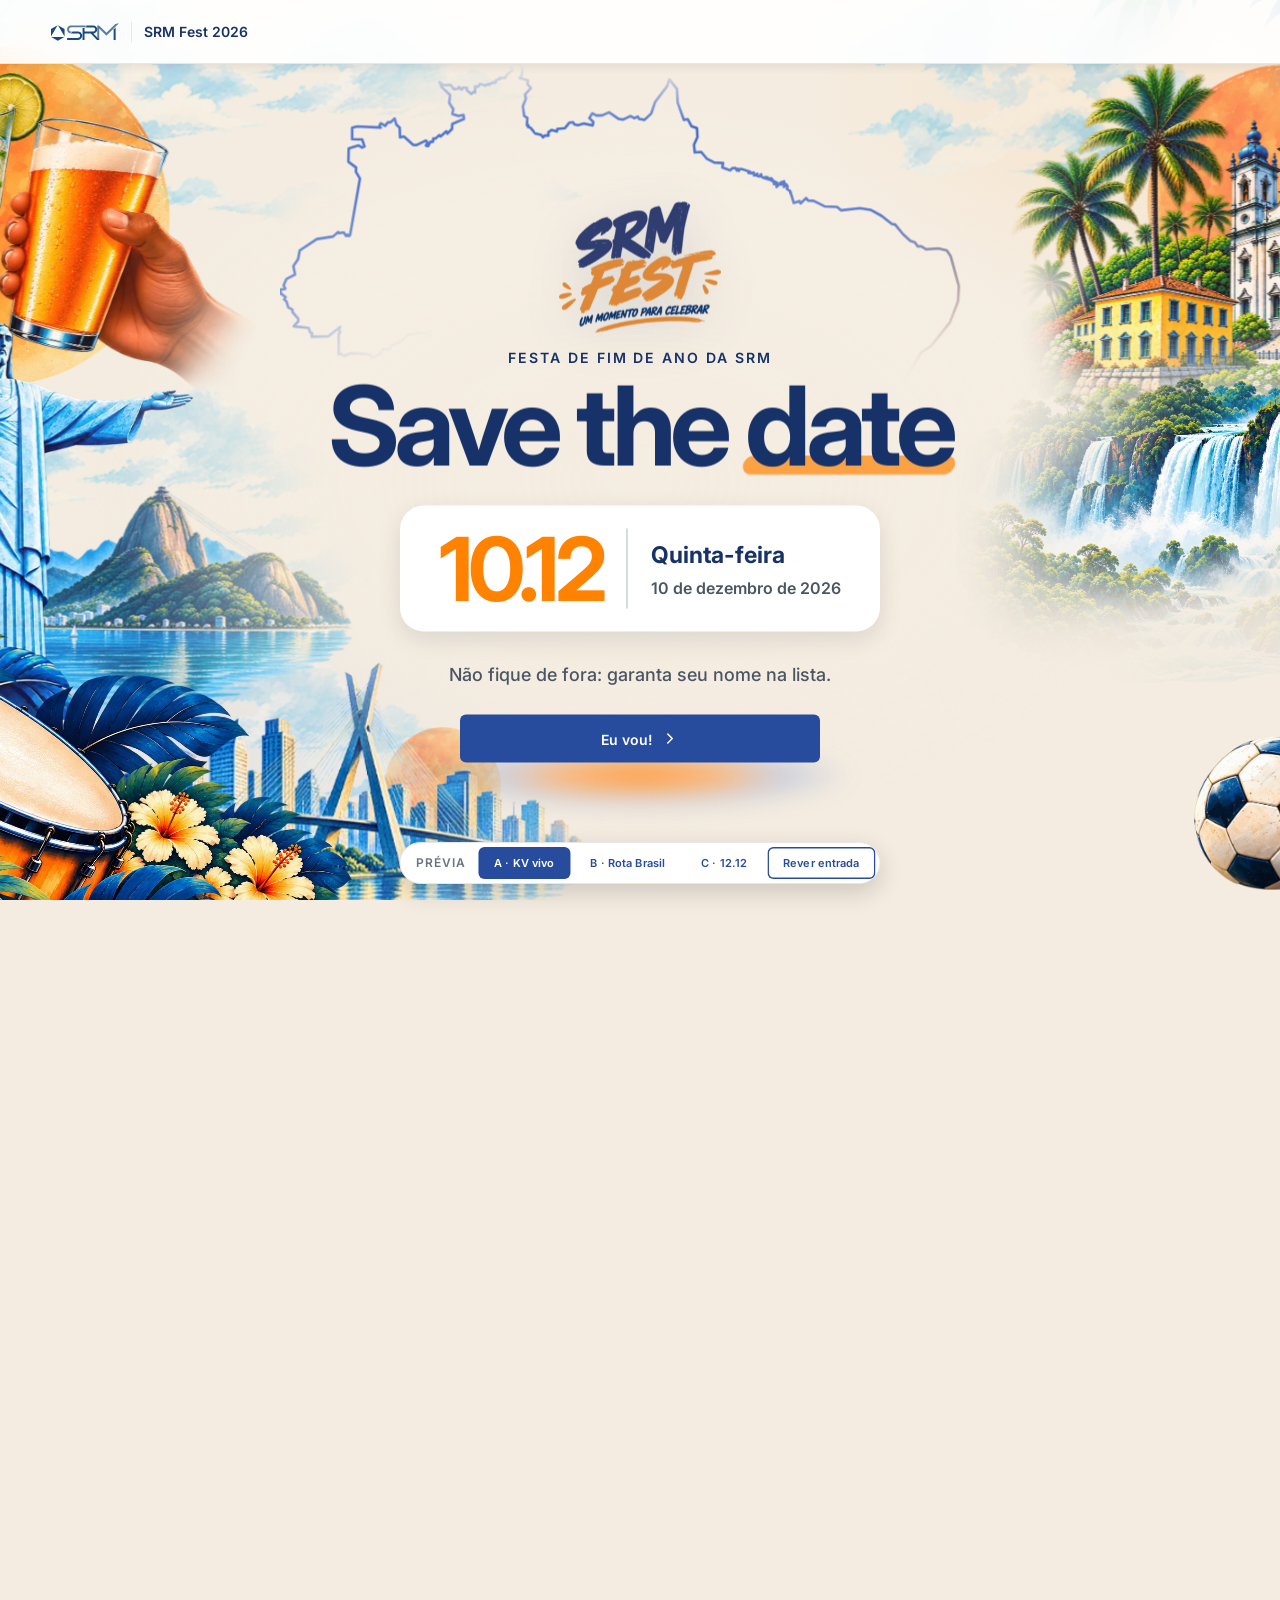
==== commit a7aae555: "Landing /festa/: texto final do Marketing, Unidade JK, títulos Onde e Como chegar Co-Authored-By: Cl" ====
--- a/index.html
+++ b/index.html
@@ -10,8 +10,8 @@
     <meta name="description" content="SRM Fest 2026 · Save the date: a festa de fim de ano da SRM. Um momento para celebrar." />
     <title>SRM Fest 2026 · Save the date</title>
     <link rel="preload" as="image" href="./img/logo-fest-celebrar.webp" />
-    <script type="module" crossorigin src="./assets/previa-BIvSUlZm.js"></script>
-    <link rel="modulepreload" crossorigin href="./assets/trava-nBt-yG8a.js">
+    <script type="module" crossorigin src="./assets/previa-DsW3L4Ck.js"></script>
+    <link rel="modulepreload" crossorigin href="./assets/trava-C0bFc9Ev.js">
     <link rel="stylesheet" crossorigin href="./assets/trava-BDqa2Qh9.css">
   </head>
   <body>
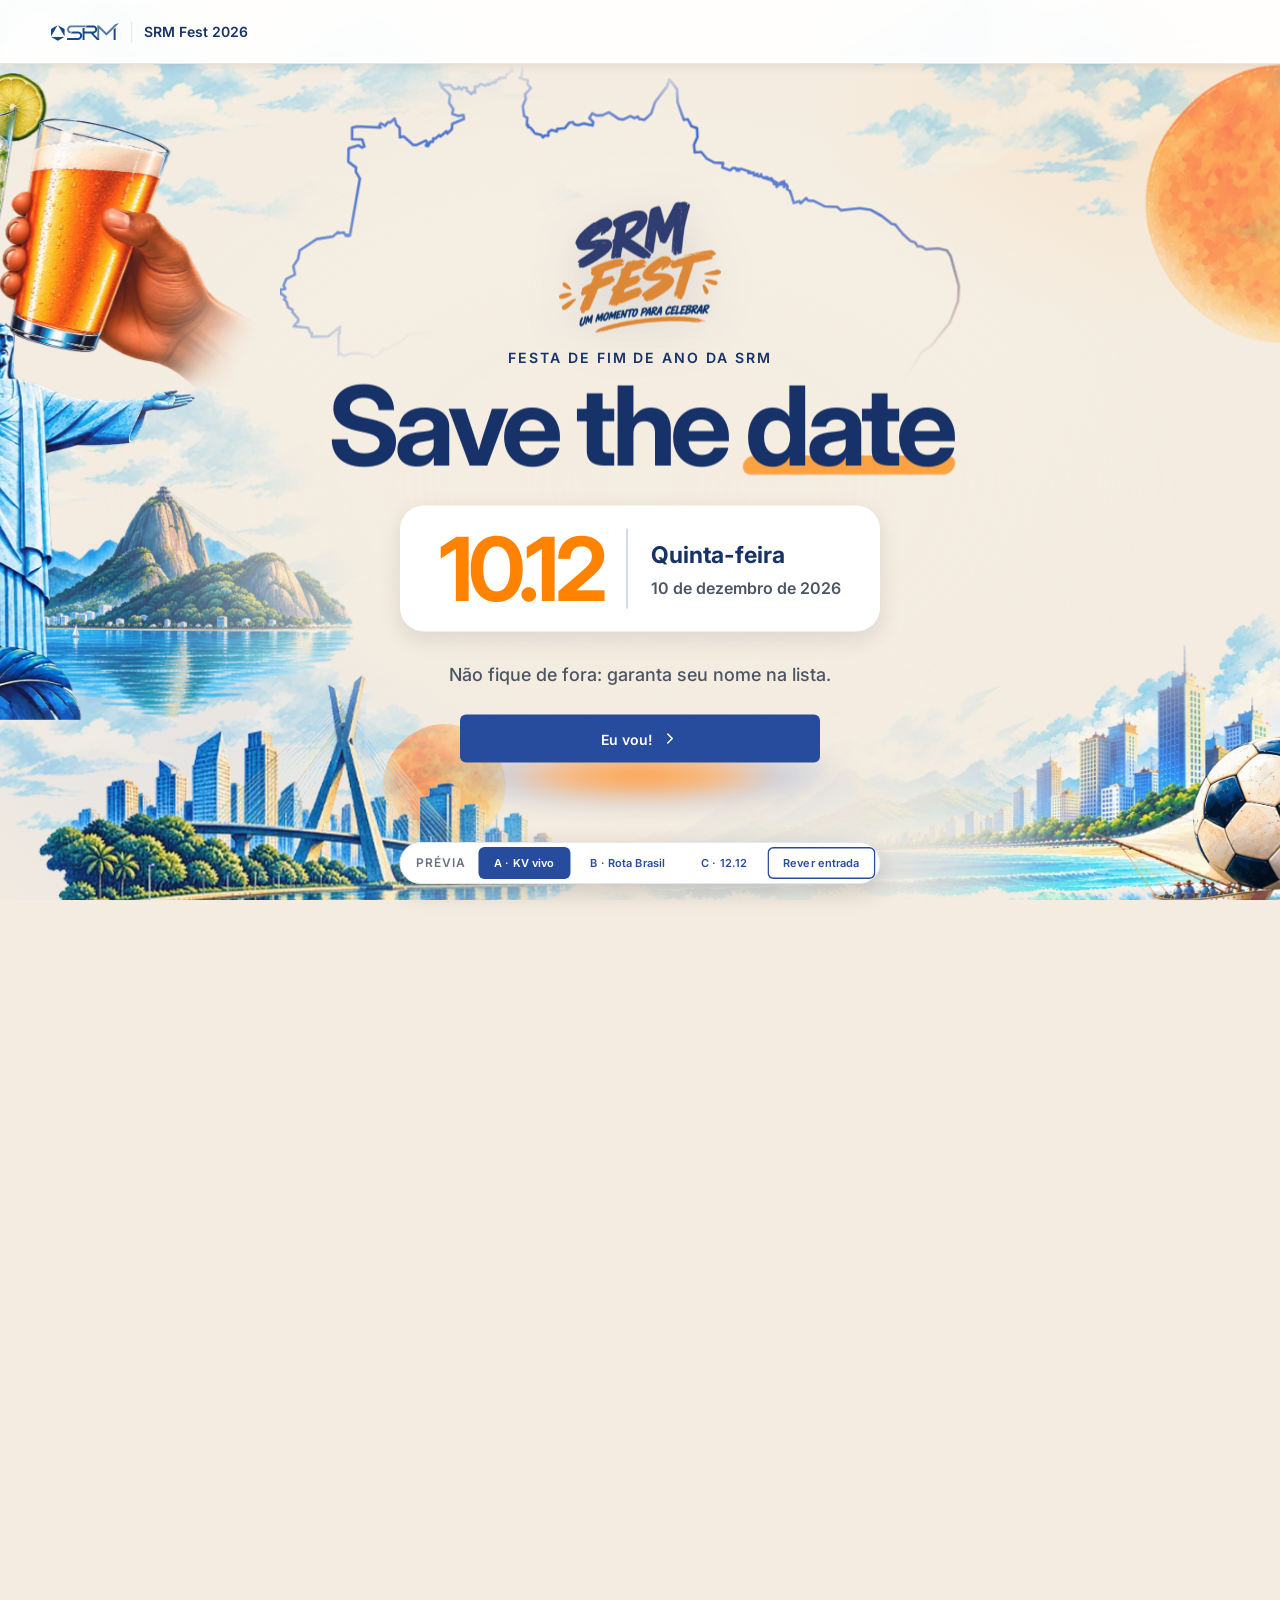
==== commit 612db35b: "Landing /festa/: horário 18h30 (festa e vans), ajuste do bloco Como chegar Co-Authored-By: Claude Op" ====
--- a/index.html
+++ b/index.html
@@ -10,8 +10,8 @@
     <meta name="description" content="SRM Fest 2026 · Save the date: a festa de fim de ano da SRM. Um momento para celebrar." />
     <title>SRM Fest 2026 · Save the date</title>
     <link rel="preload" as="image" href="./img/logo-fest-celebrar.webp" />
-    <script type="module" crossorigin src="./assets/previa-DsW3L4Ck.js"></script>
-    <link rel="modulepreload" crossorigin href="./assets/trava-C0bFc9Ev.js">
+    <script type="module" crossorigin src="./assets/previa-ClpODyzq.js"></script>
+    <link rel="modulepreload" crossorigin href="./assets/trava-W_eUWCgr.js">
     <link rel="stylesheet" crossorigin href="./assets/trava-BDqa2Qh9.css">
   </head>
   <body>
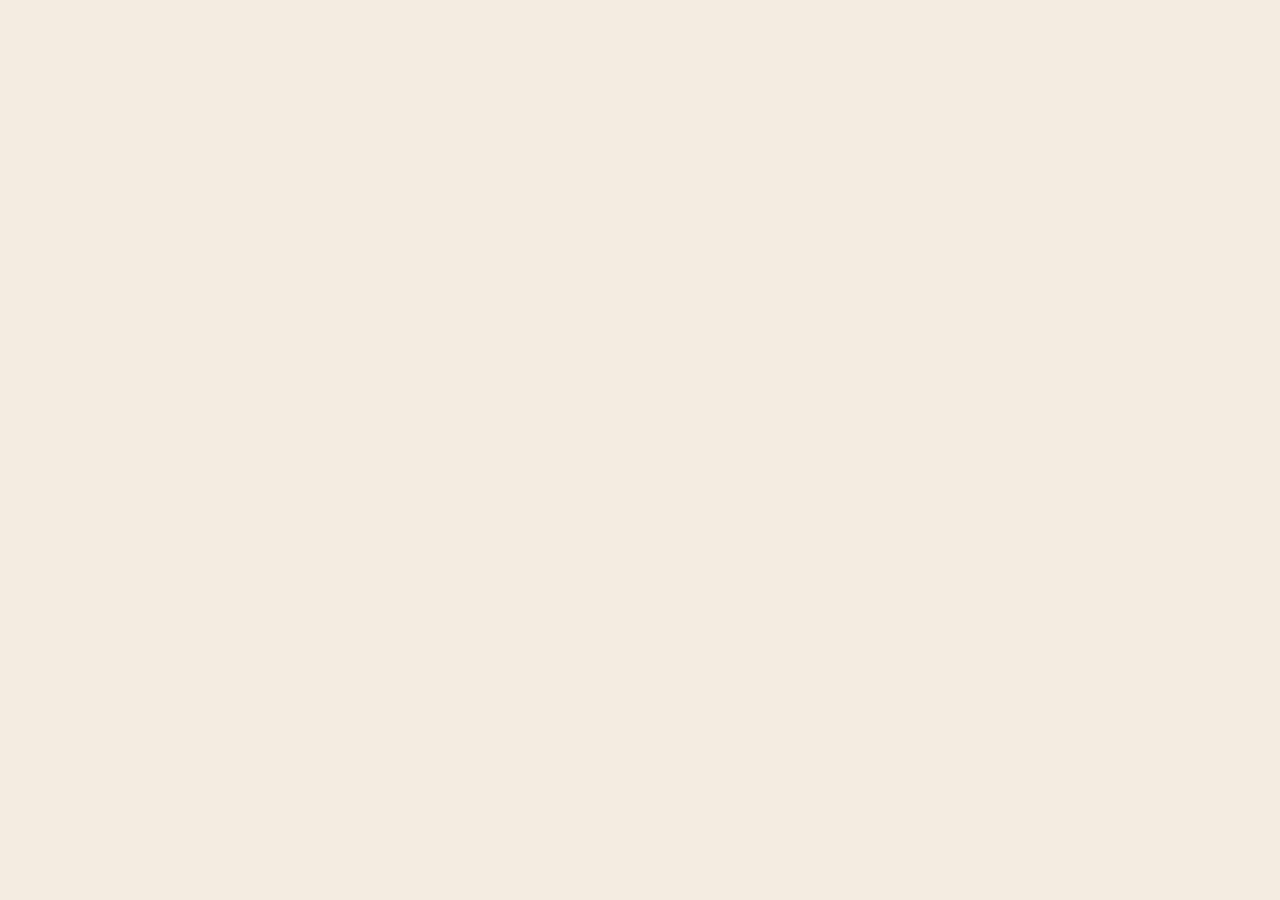
==== commit cad49764: "Versão final: só /festa/ (raiz redireciona); remove a prévia das opções e /convite/; ingresso no nov" ====
--- a/index.html
+++ b/index.html
@@ -1,20 +1,13 @@
 <!doctype html>
-<html lang="pt-BR" data-theme="light">
+<html lang="pt-BR">
   <head>
     <meta charset="UTF-8" />
-    <meta name="viewport" content="width=device-width, initial-scale=1.0, viewport-fit=cover" />
-    <meta name="color-scheme" content="light" />
-    <!-- prévia interna: fora dos buscadores -->
     <meta name="robots" content="noindex, nofollow" />
-    <meta name="theme-color" content="#f4ece0" />
-    <meta name="description" content="SRM Fest 2026 · Save the date: a festa de fim de ano da SRM. Um momento para celebrar." />
-    <title>SRM Fest 2026 · Save the date</title>
-    <link rel="preload" as="image" href="./img/logo-fest-celebrar.webp" />
-    <script type="module" crossorigin src="./assets/previa-ClpODyzq.js"></script>
-    <link rel="modulepreload" crossorigin href="./assets/trava-W_eUWCgr.js">
-    <link rel="stylesheet" crossorigin href="./assets/trava-BDqa2Qh9.css">
+    <meta http-equiv="refresh" content="0; url=./festa/" />
+    <link rel="canonical" href="./festa/" />
+    <title>SRM Fest 2026</title>
   </head>
   <body>
-    <div id="root"></div>
+    <p><a href="./festa/">SRM Fest 2026</a></p>
   </body>
 </html>
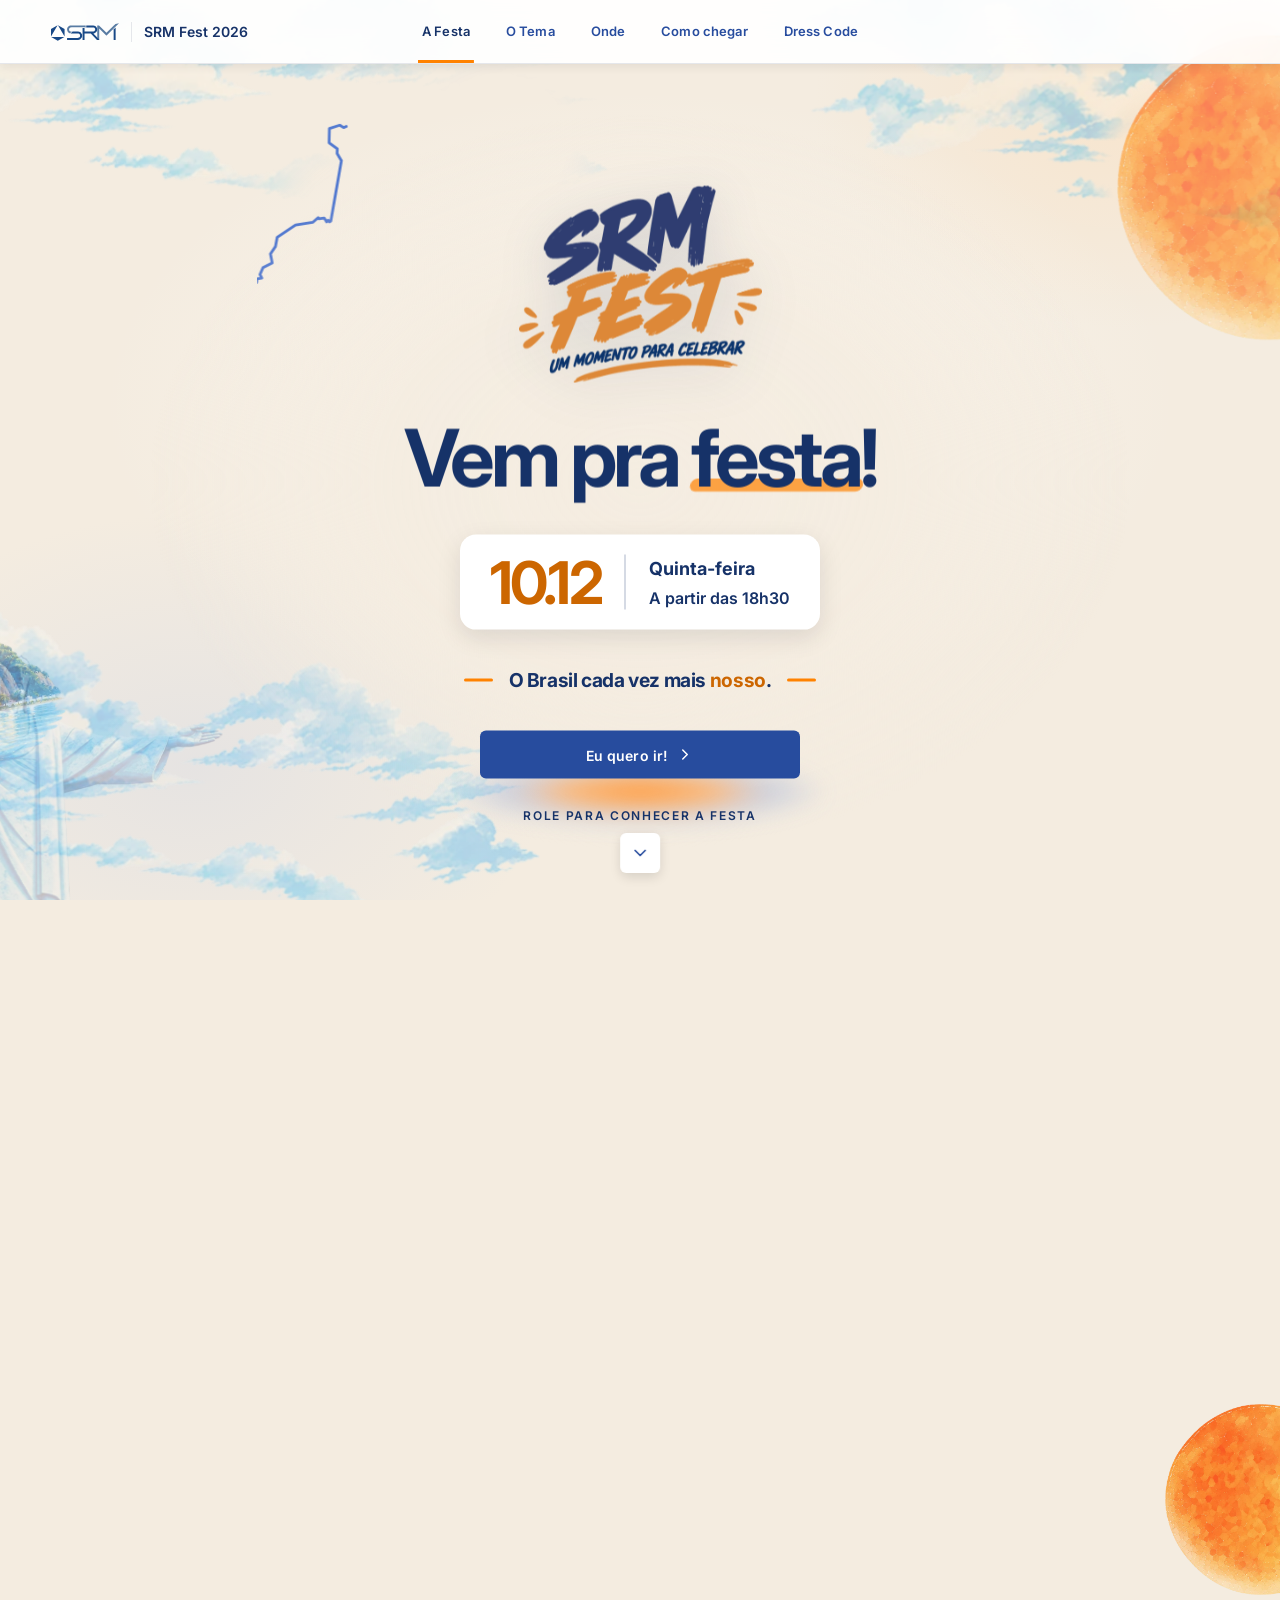
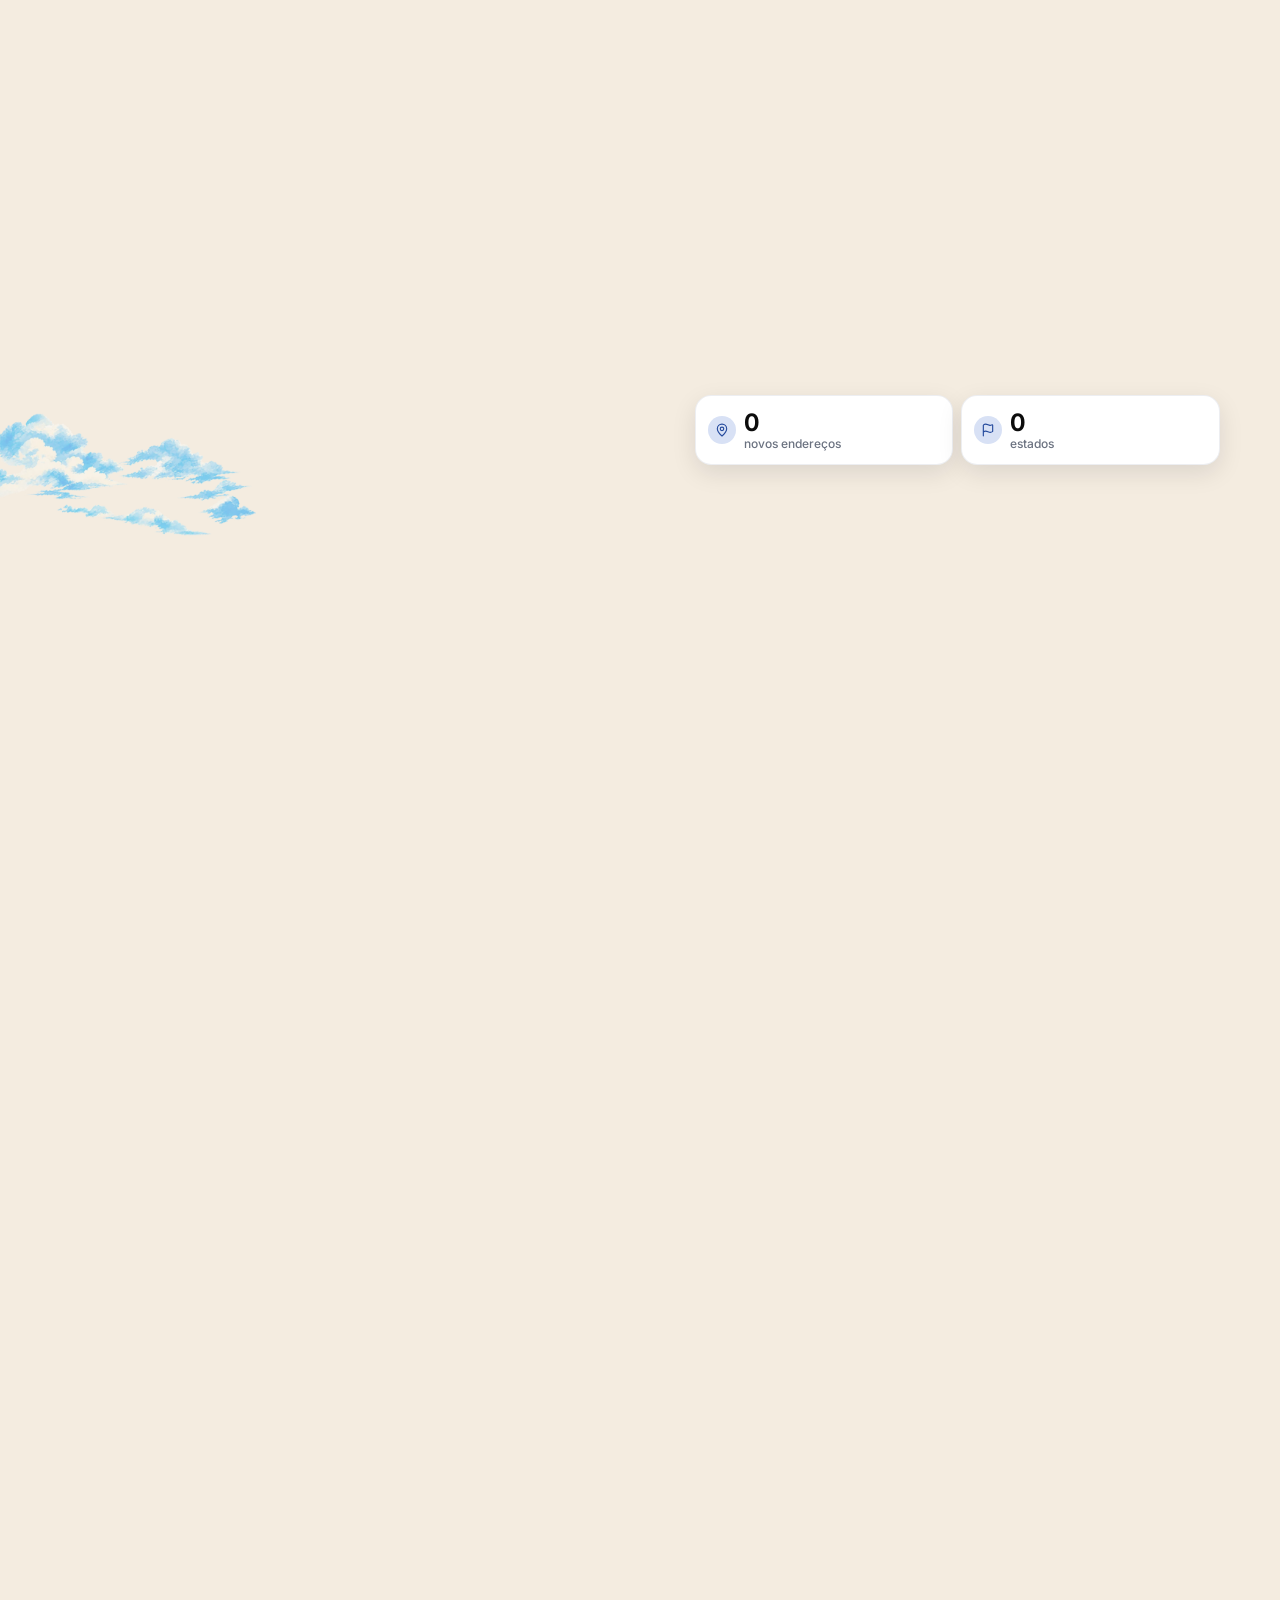
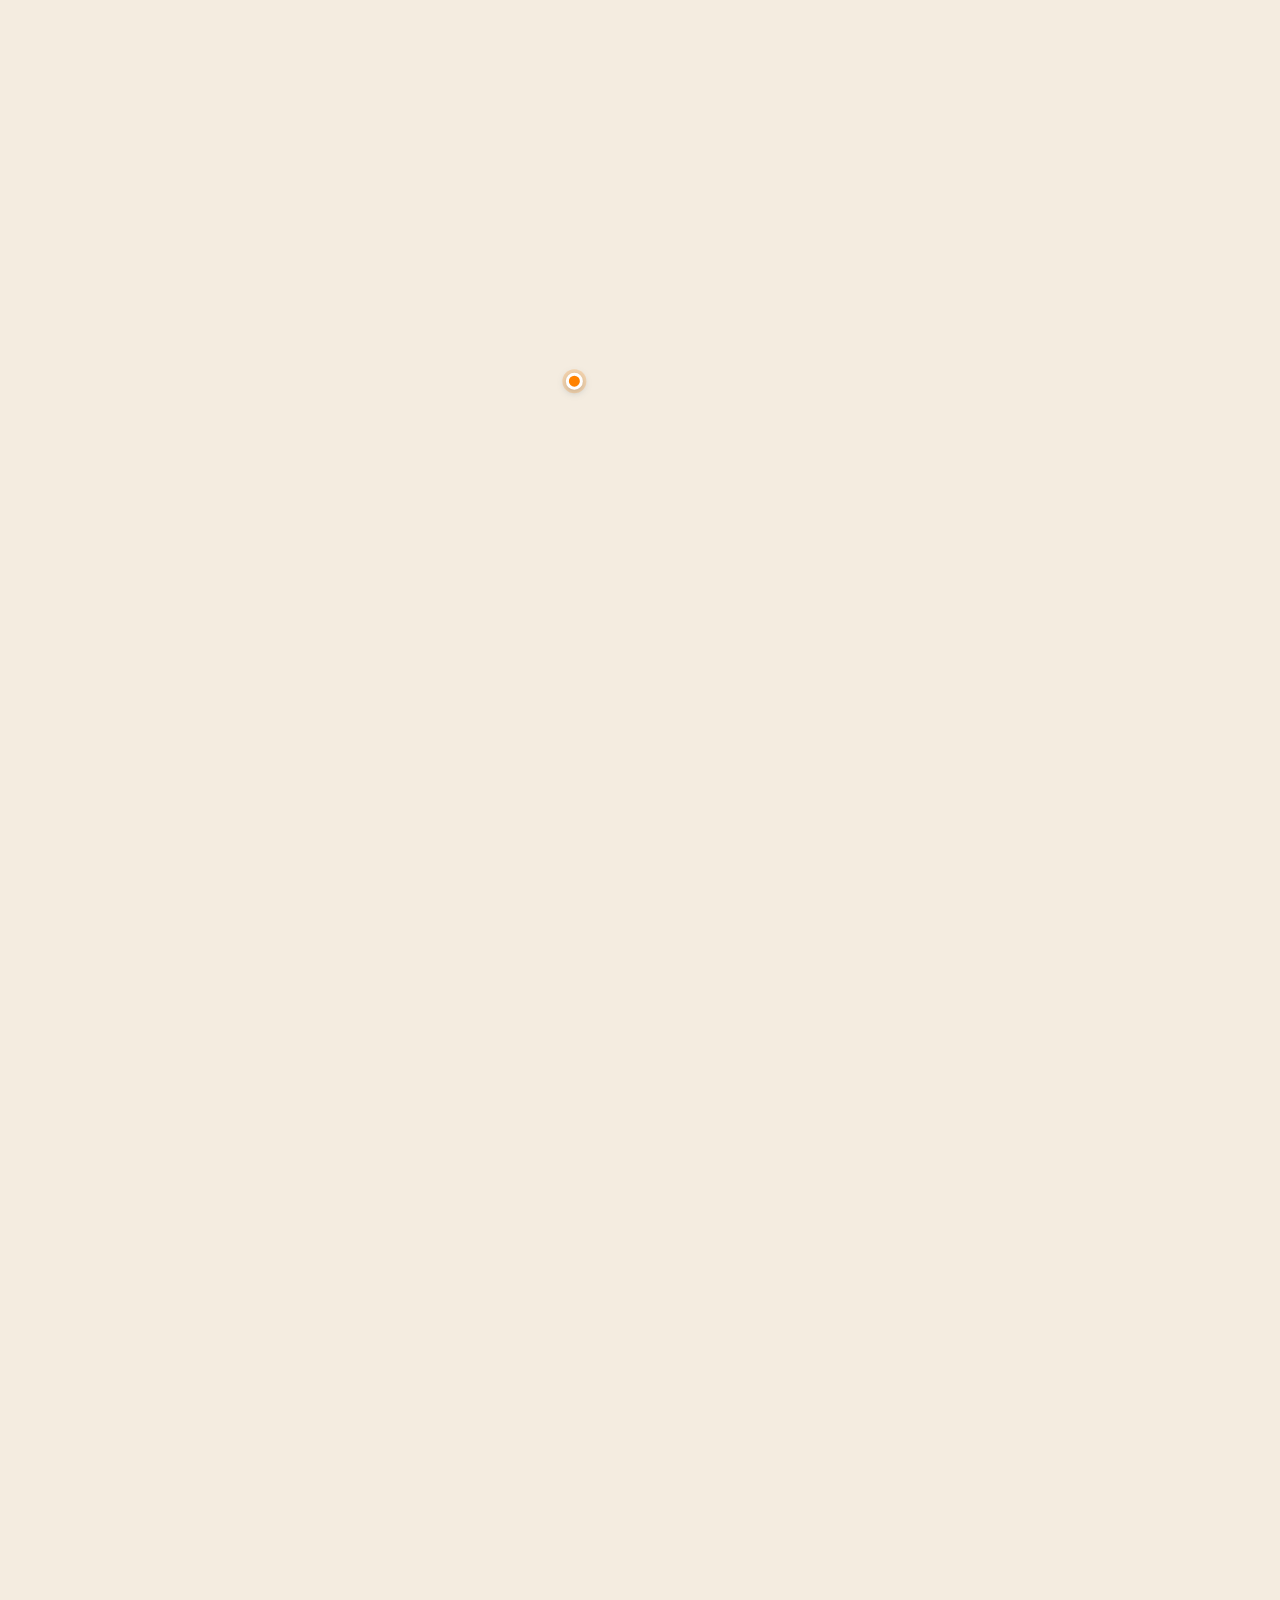
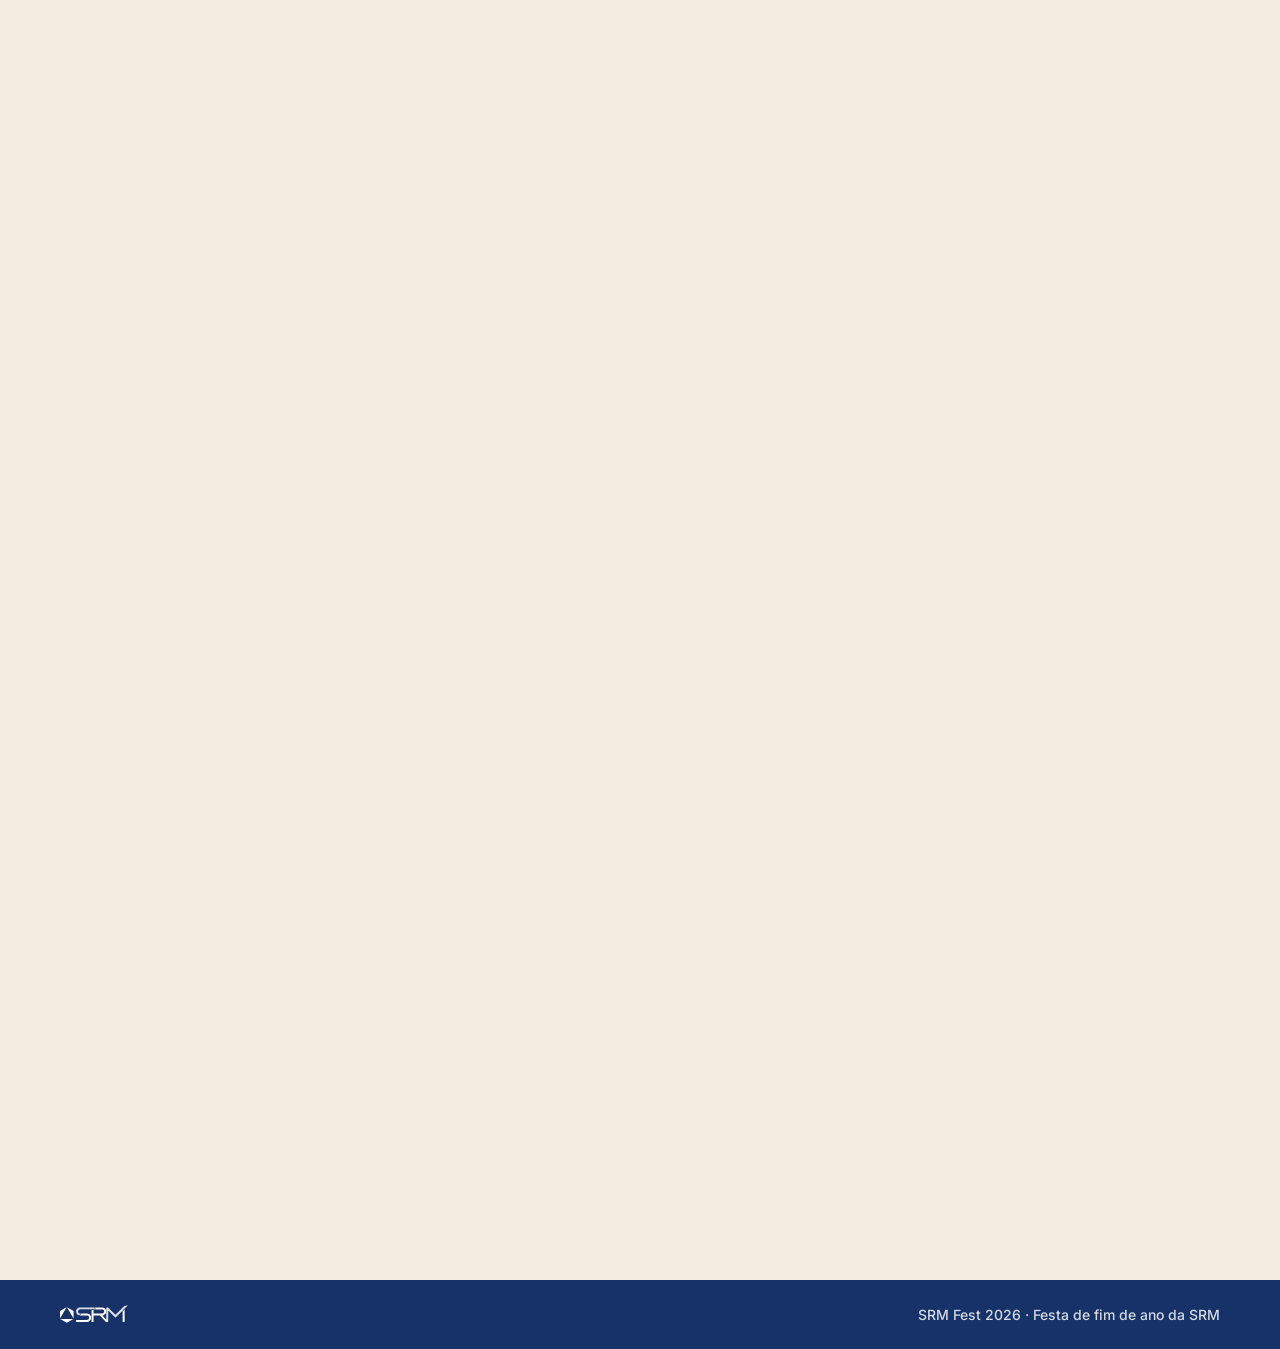
==== commit 08c6c7ad: "Thumb do link ao compartilhar (Open Graph) com o KV e a data Co-Authored-By: Claude Opus 5.5 <norepl" ====
--- a/index.html
+++ b/index.html
@@ -5,7 +5,20 @@
     <meta name="robots" content="noindex, nofollow" />
     <meta http-equiv="refresh" content="0; url=./festa/" />
     <link rel="canonical" href="./festa/" />
-    <title>SRM Fest 2026</title>
+    <title>SRM Fest 2026 · O Brasil cada vez mais nosso</title>
+    <!-- a raiz também leva a prévia do link (os robôs de prévia não seguem o redirecionamento) -->
+    <meta property="og:type" content="website" />
+    <meta property="og:locale" content="pt_BR" />
+    <meta property="og:site_name" content="SRM Fest 2026" />
+    <meta property="og:title" content="SRM Fest 2026 · O Brasil cada vez mais nosso" />
+    <meta property="og:description" content="Um momento para celebrar. 10 de dezembro, a partir das 18h30, no Blue Note (Av. Paulista). Confirme sua presença." />
+    <meta property="og:url" content="https://maurosrm.github.io/srm-fest-lp/festa/" />
+    <meta property="og:image" content="https://maurosrm.github.io/srm-fest-lp/img/og-srm-fest.jpg" />
+    <meta property="og:image:type" content="image/jpeg" />
+    <meta property="og:image:width" content="1200" />
+    <meta property="og:image:height" content="630" />
+    <meta name="twitter:card" content="summary_large_image" />
+    <meta name="twitter:image" content="https://maurosrm.github.io/srm-fest-lp/img/og-srm-fest.jpg" />
   </head>
   <body>
     <p><a href="./festa/">SRM Fest 2026</a></p>
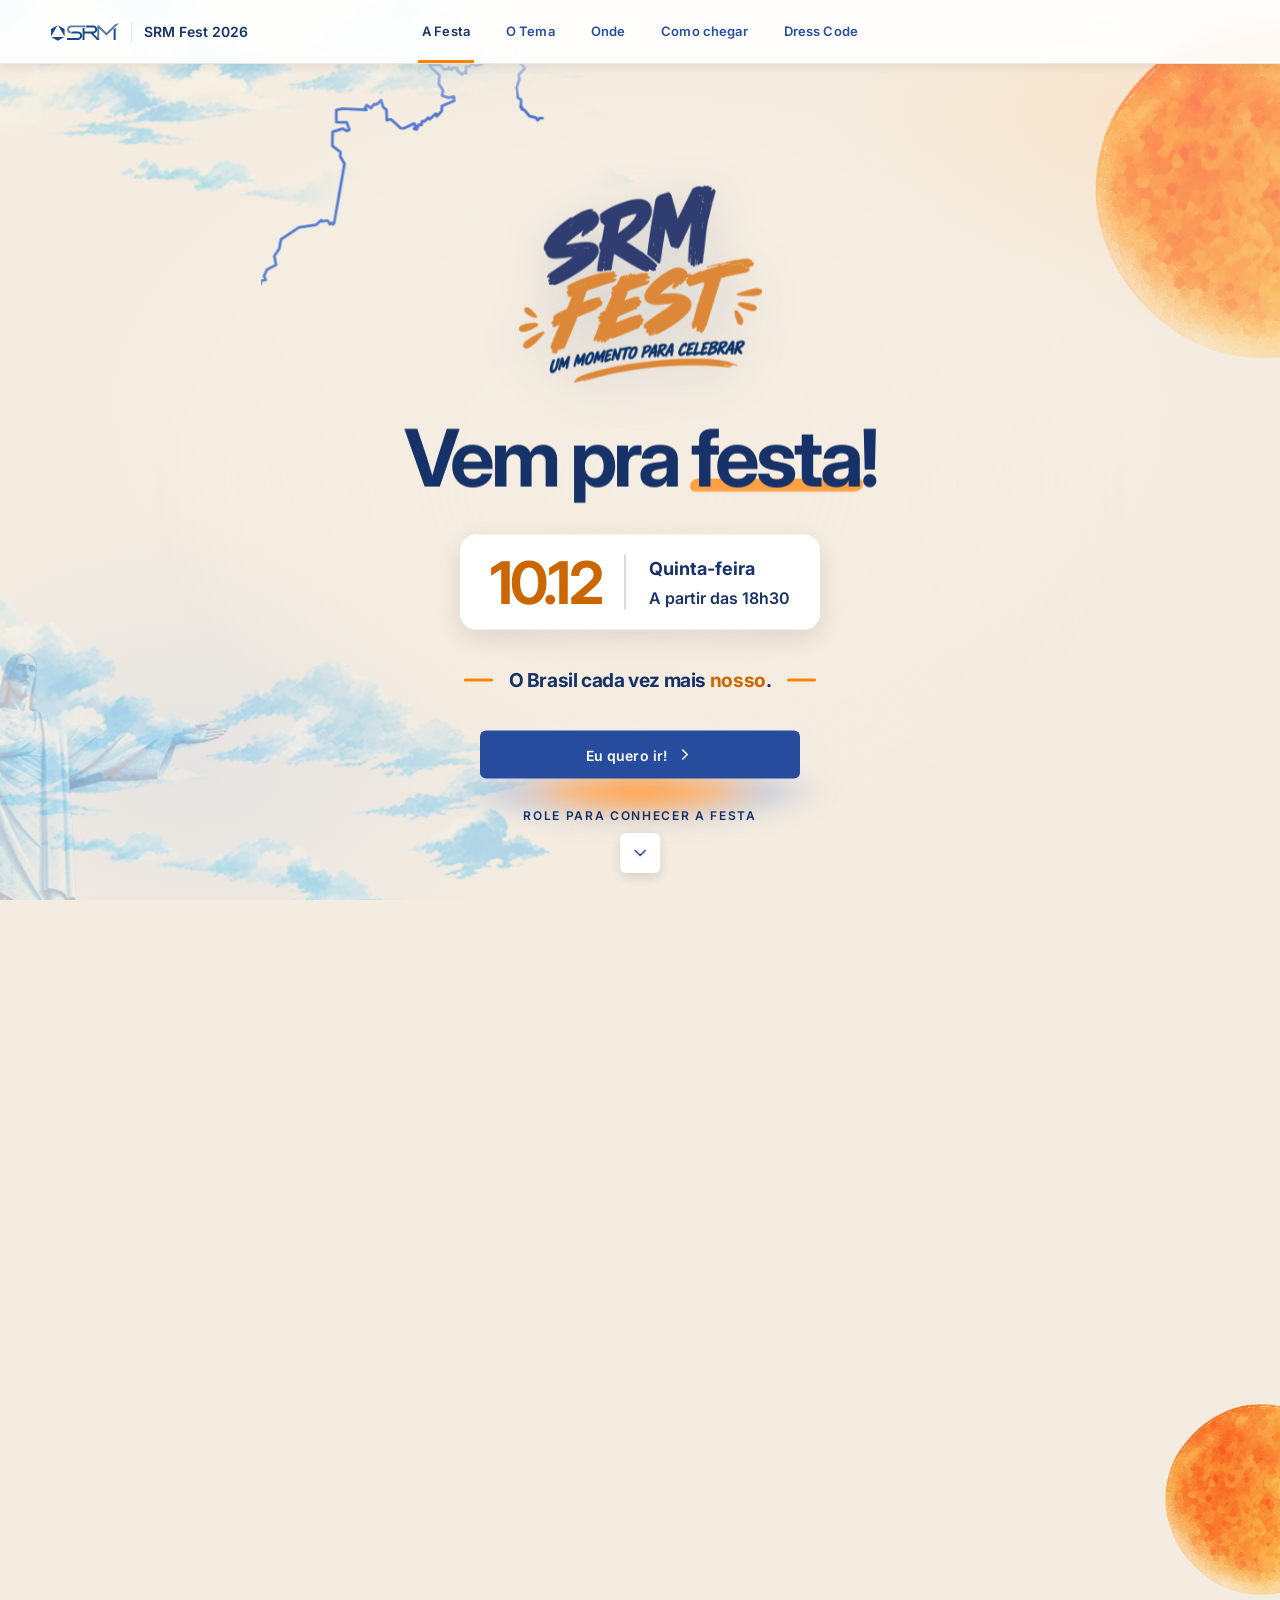
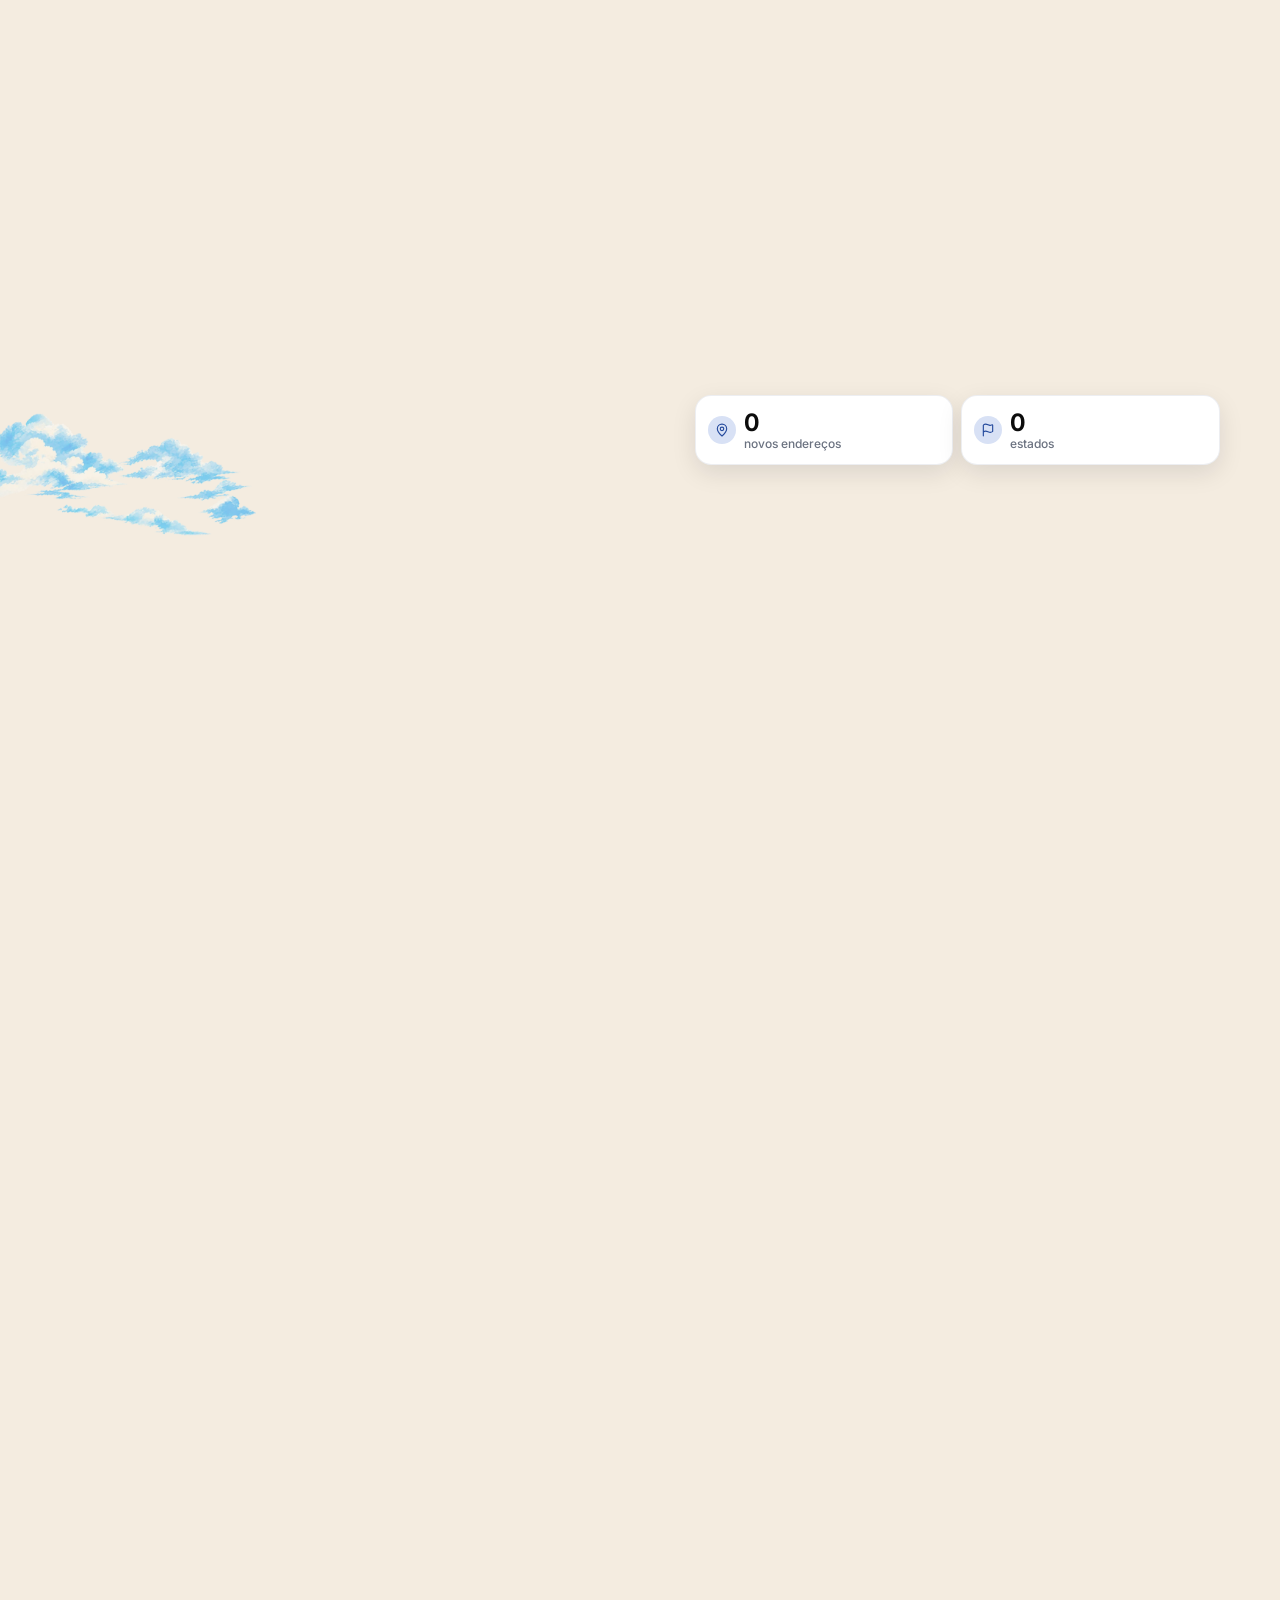
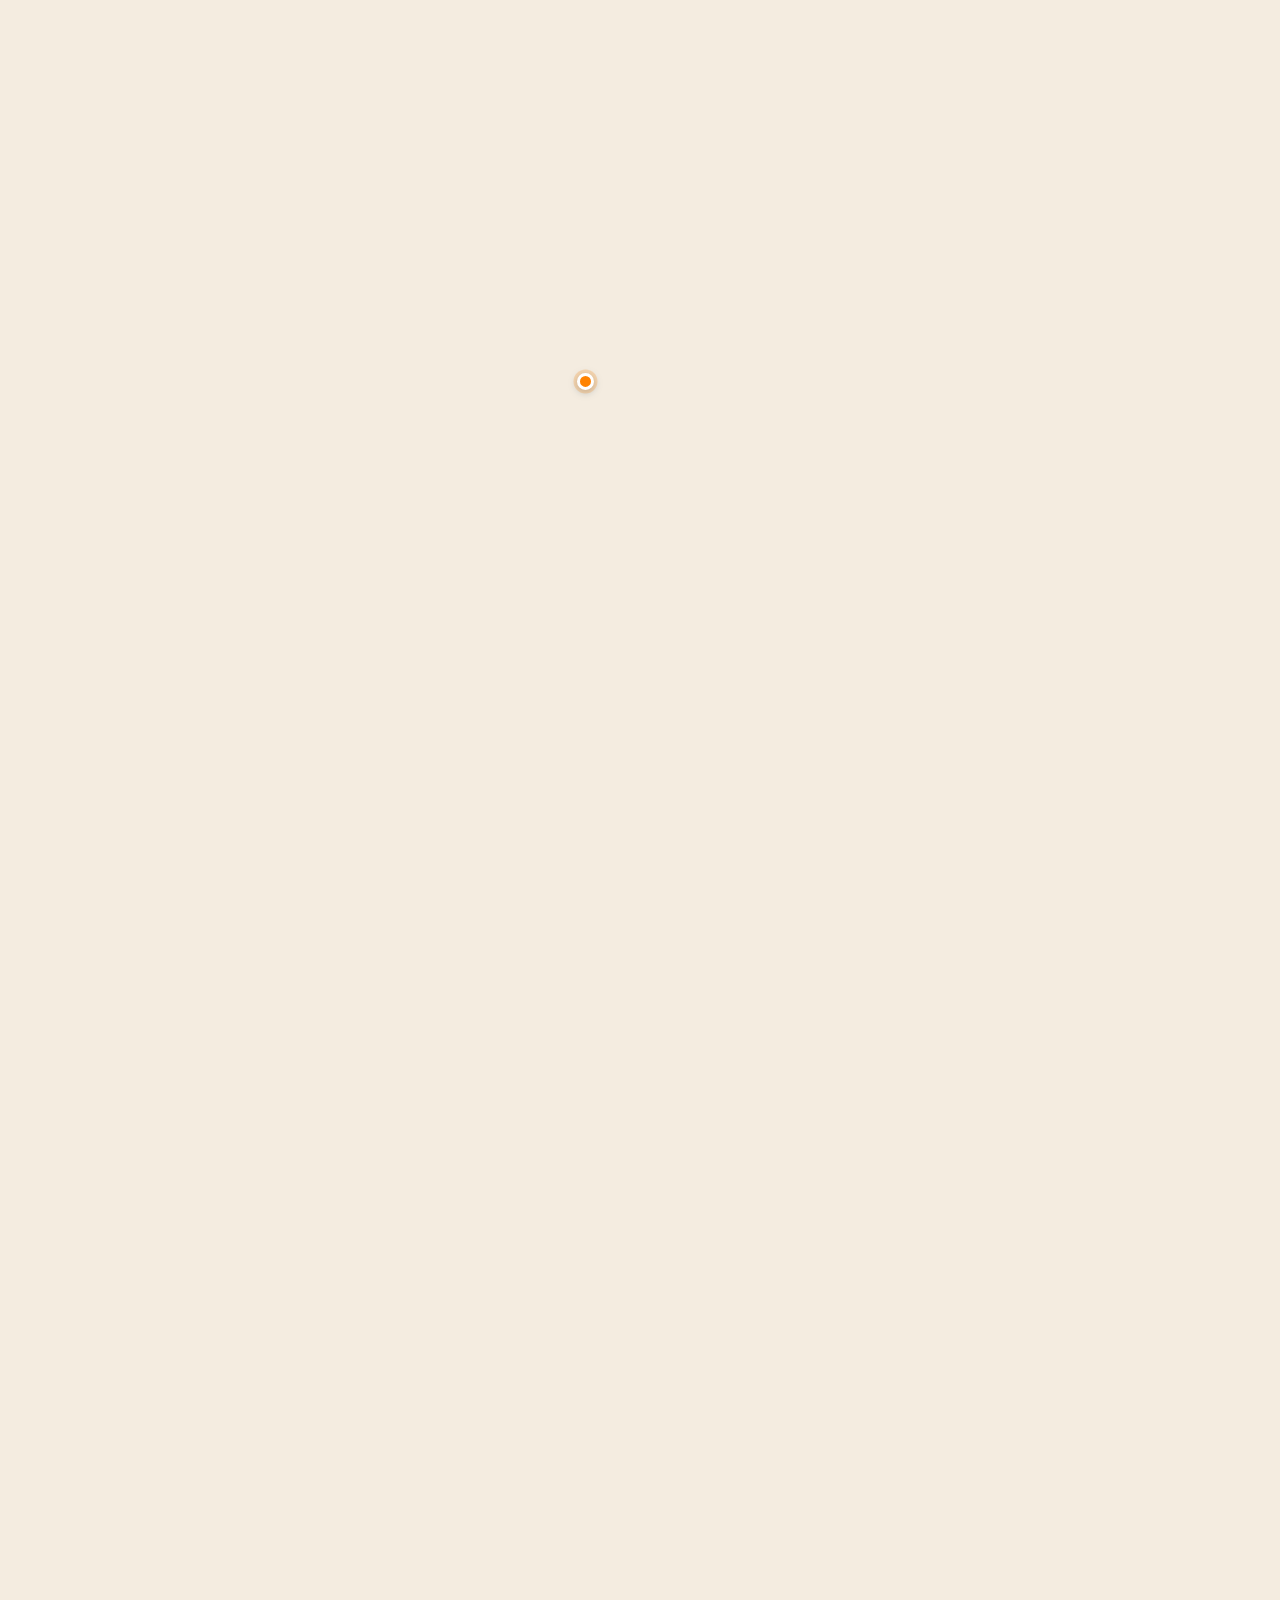
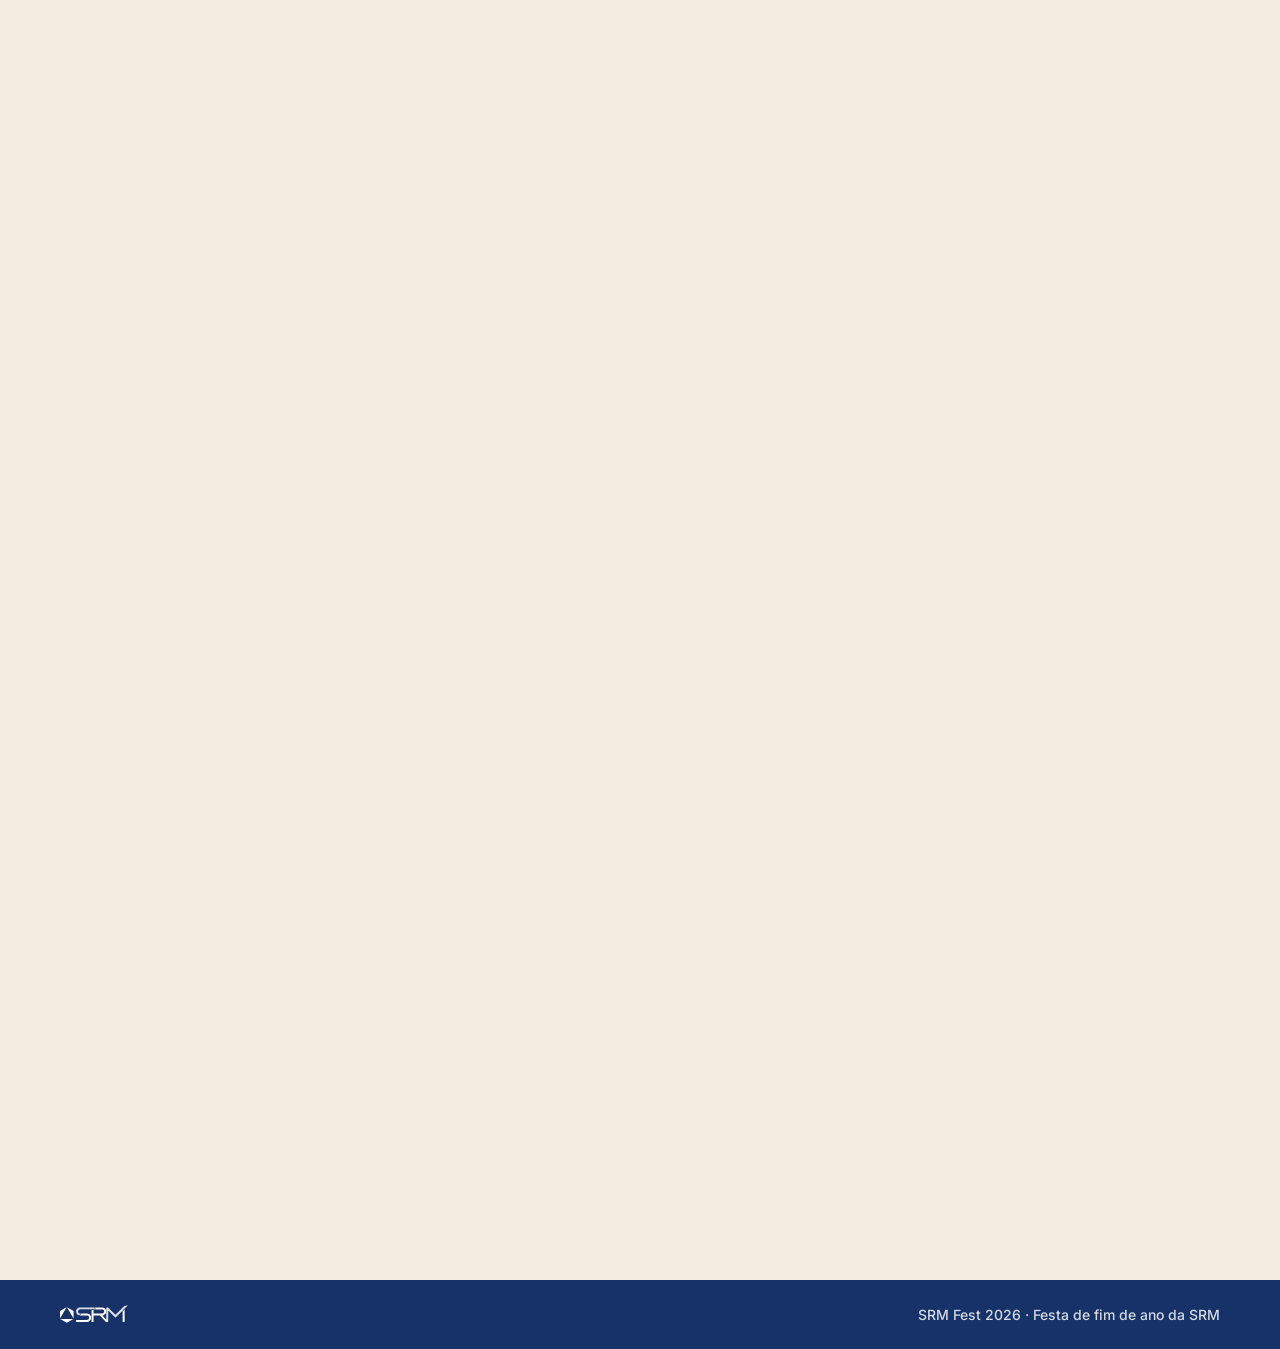
==== commit 2d89aa63: "Thumb do link só com o KV (sem data) Co-Authored-By: Claude Opus 5.5 <noreply@anthropic.com>" ====
--- a/index.html
+++ b/index.html
@@ -13,12 +13,12 @@
     <meta property="og:title" content="SRM Fest 2026 · O Brasil cada vez mais nosso" />
     <meta property="og:description" content="Um momento para celebrar. 10 de dezembro, a partir das 18h30, no Blue Note (Av. Paulista). Confirme sua presença." />
     <meta property="og:url" content="https://maurosrm.github.io/srm-fest-lp/festa/" />
-    <meta property="og:image" content="https://maurosrm.github.io/srm-fest-lp/img/og-srm-fest.jpg" />
+    <meta property="og:image" content="https://maurosrm.github.io/srm-fest-lp/img/og-srm-fest-kv.jpg" />
     <meta property="og:image:type" content="image/jpeg" />
     <meta property="og:image:width" content="1200" />
     <meta property="og:image:height" content="630" />
     <meta name="twitter:card" content="summary_large_image" />
-    <meta name="twitter:image" content="https://maurosrm.github.io/srm-fest-lp/img/og-srm-fest.jpg" />
+    <meta name="twitter:image" content="https://maurosrm.github.io/srm-fest-lp/img/og-srm-fest-kv.jpg" />
   </head>
   <body>
     <p><a href="./festa/">SRM Fest 2026</a></p>
